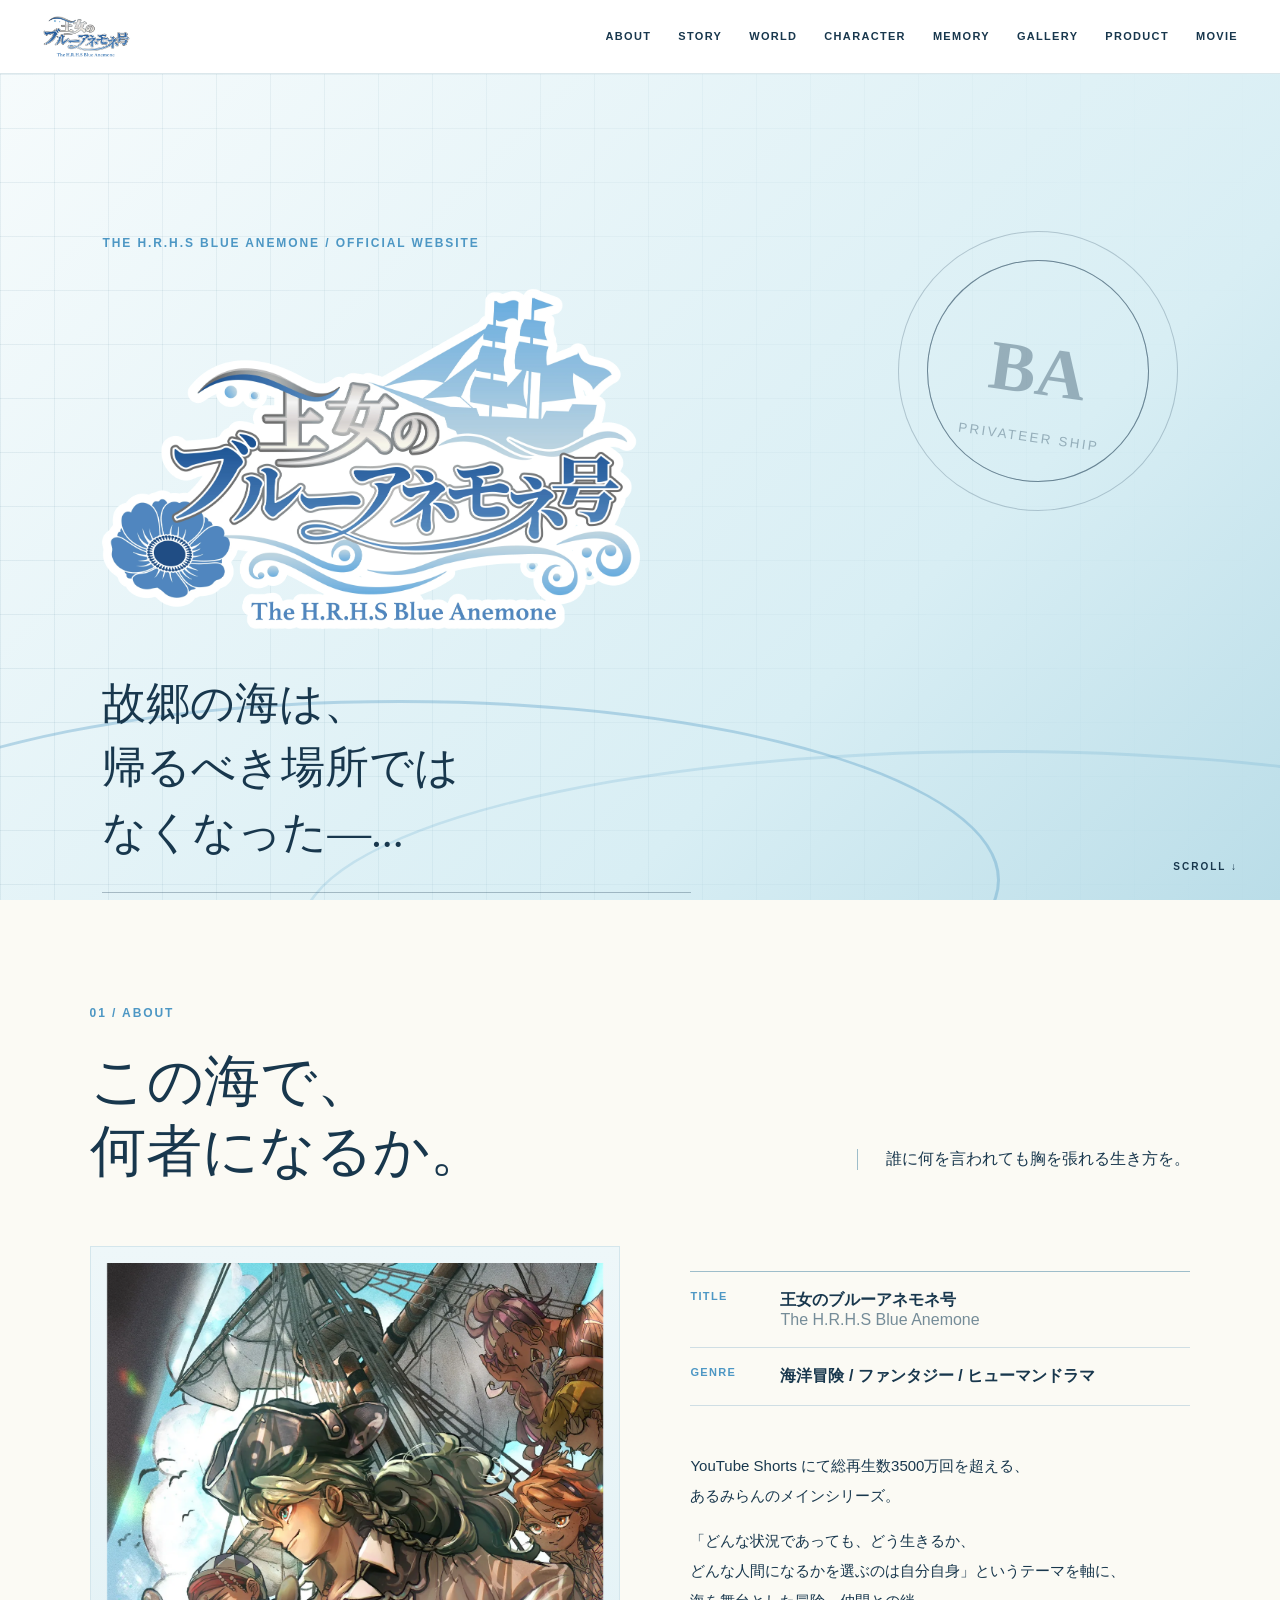
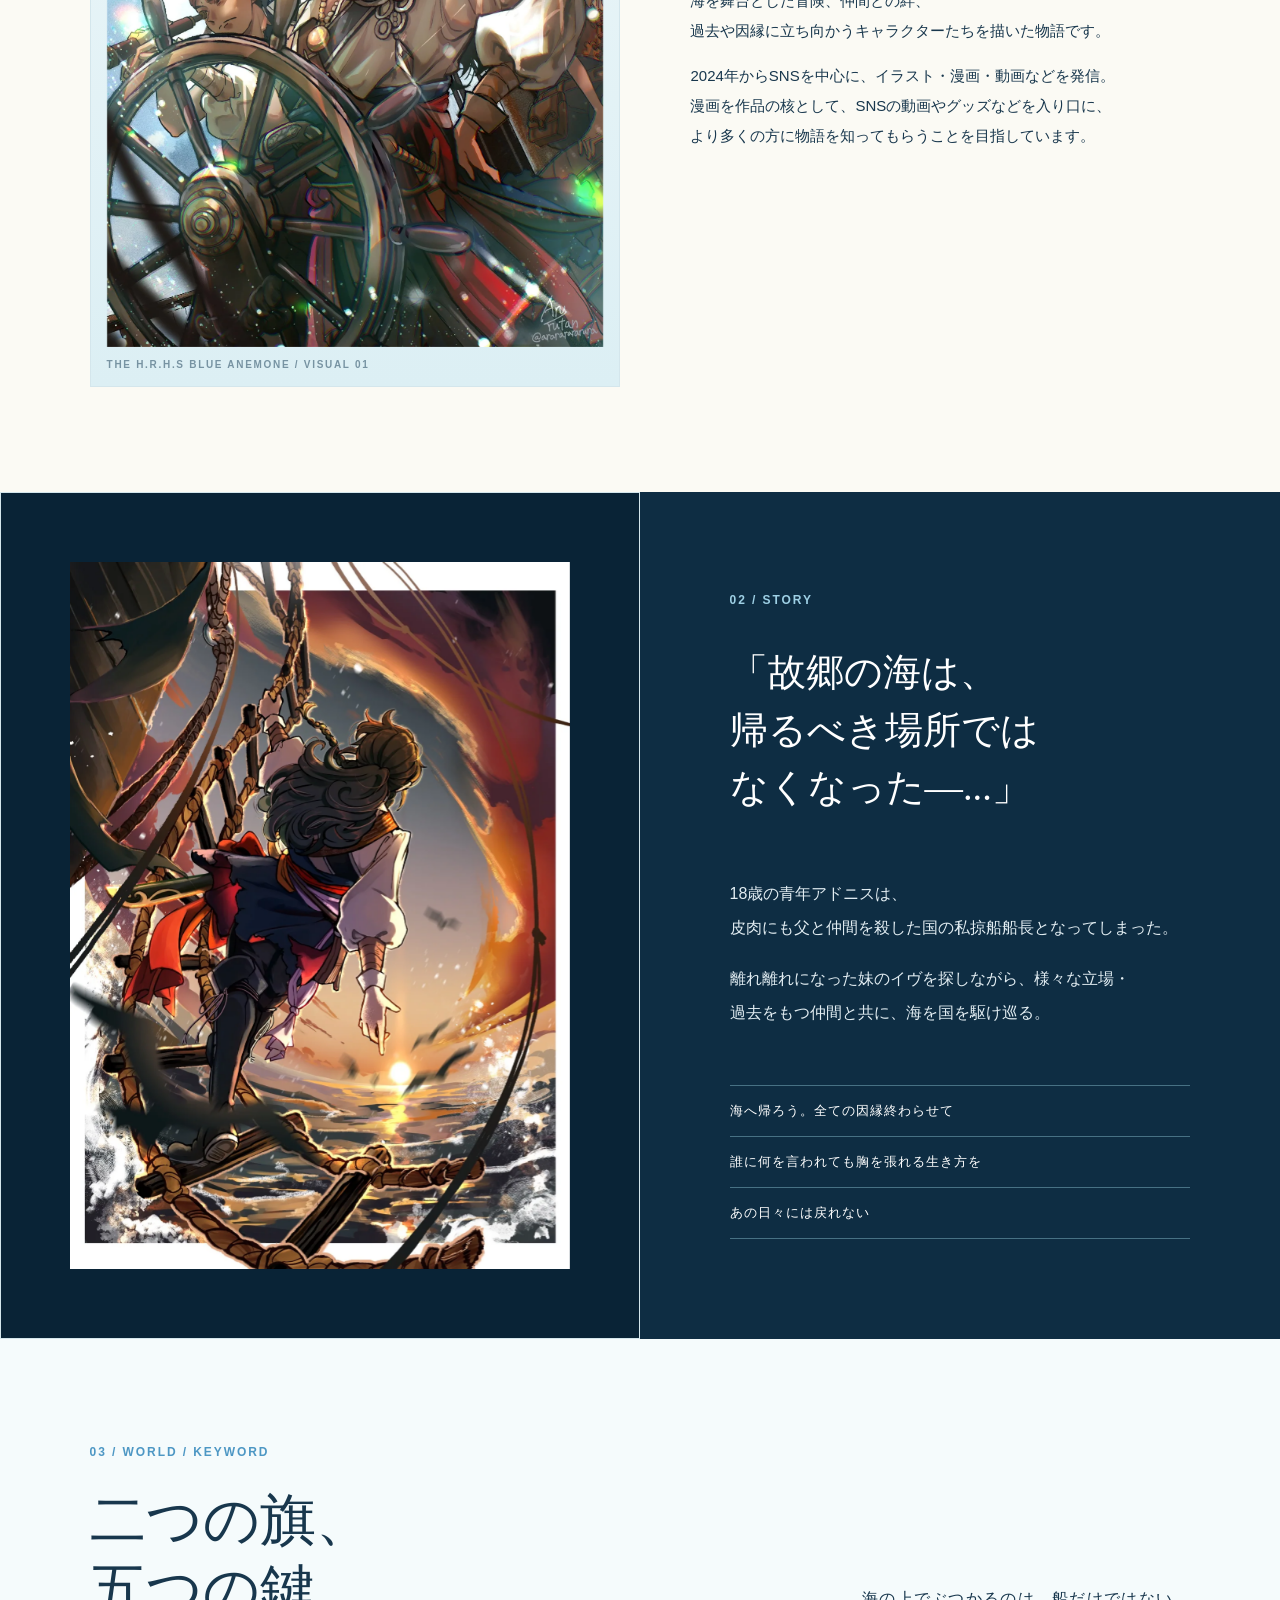
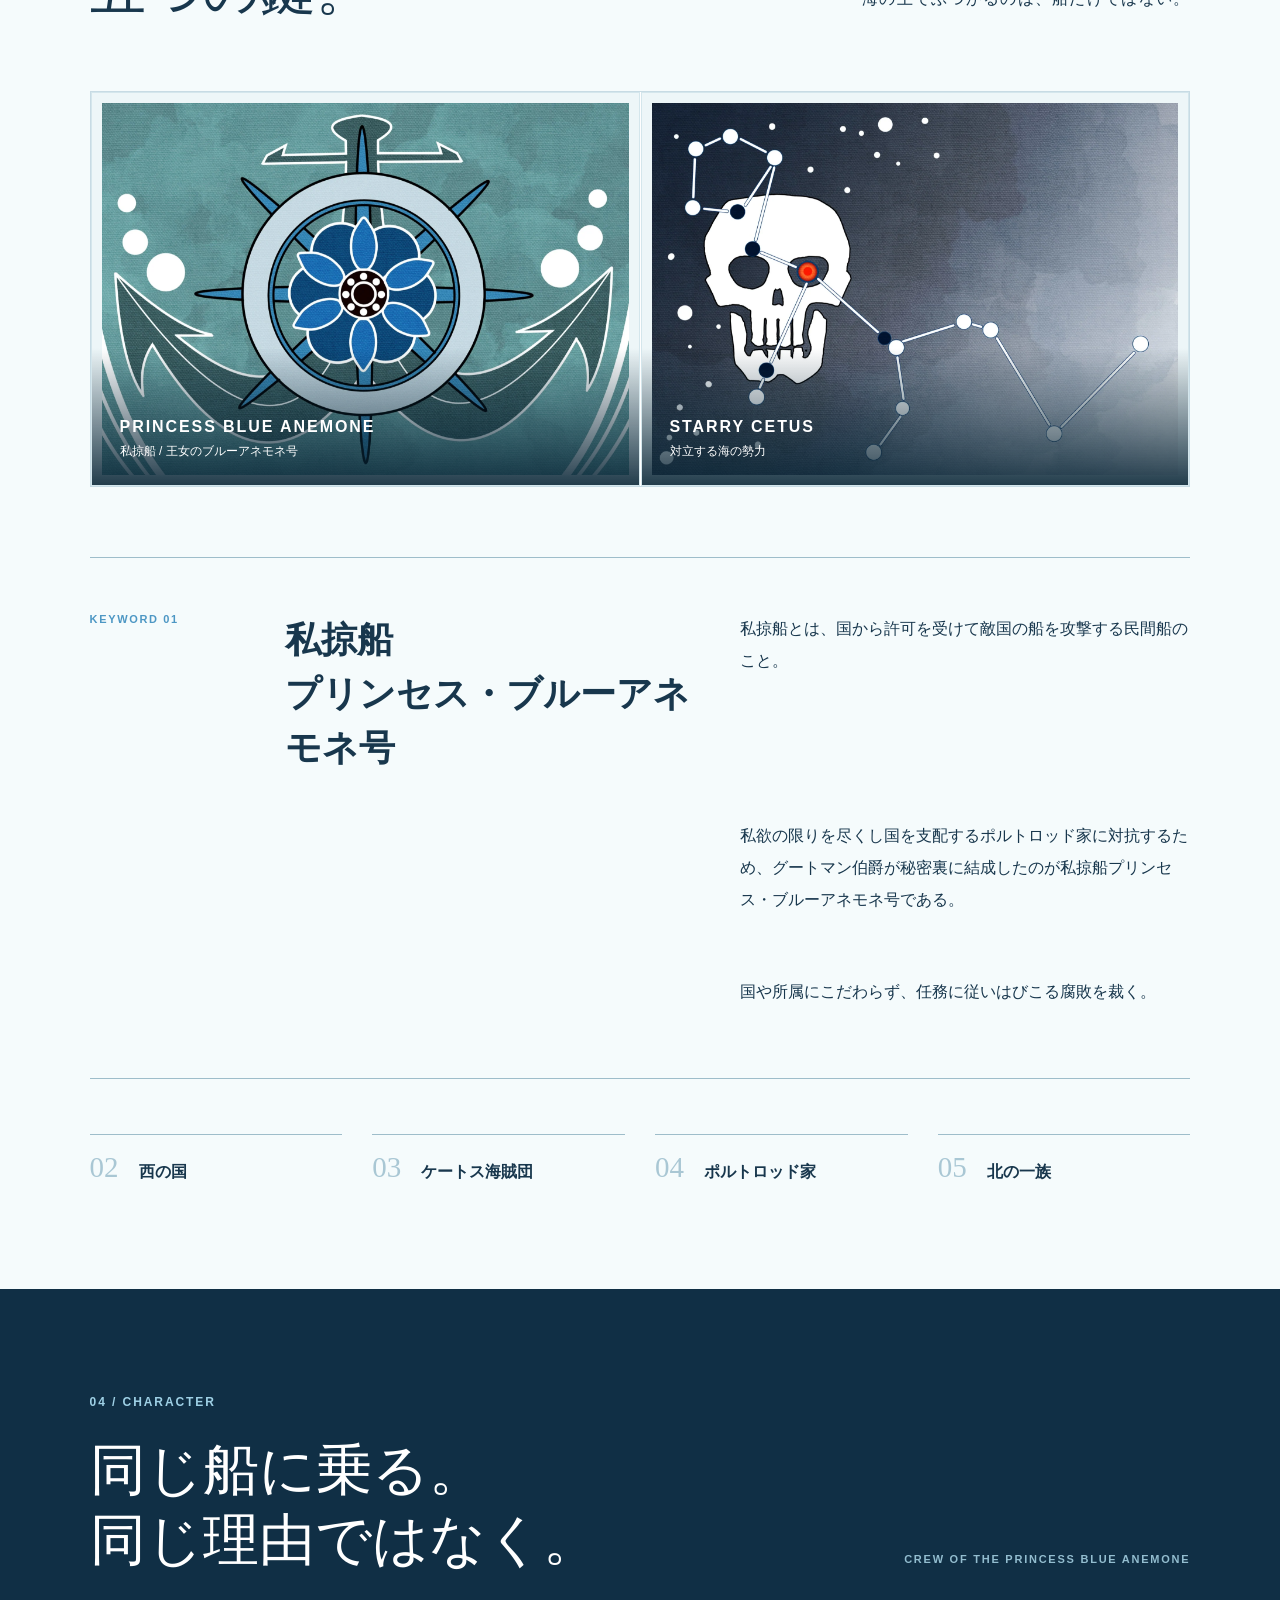
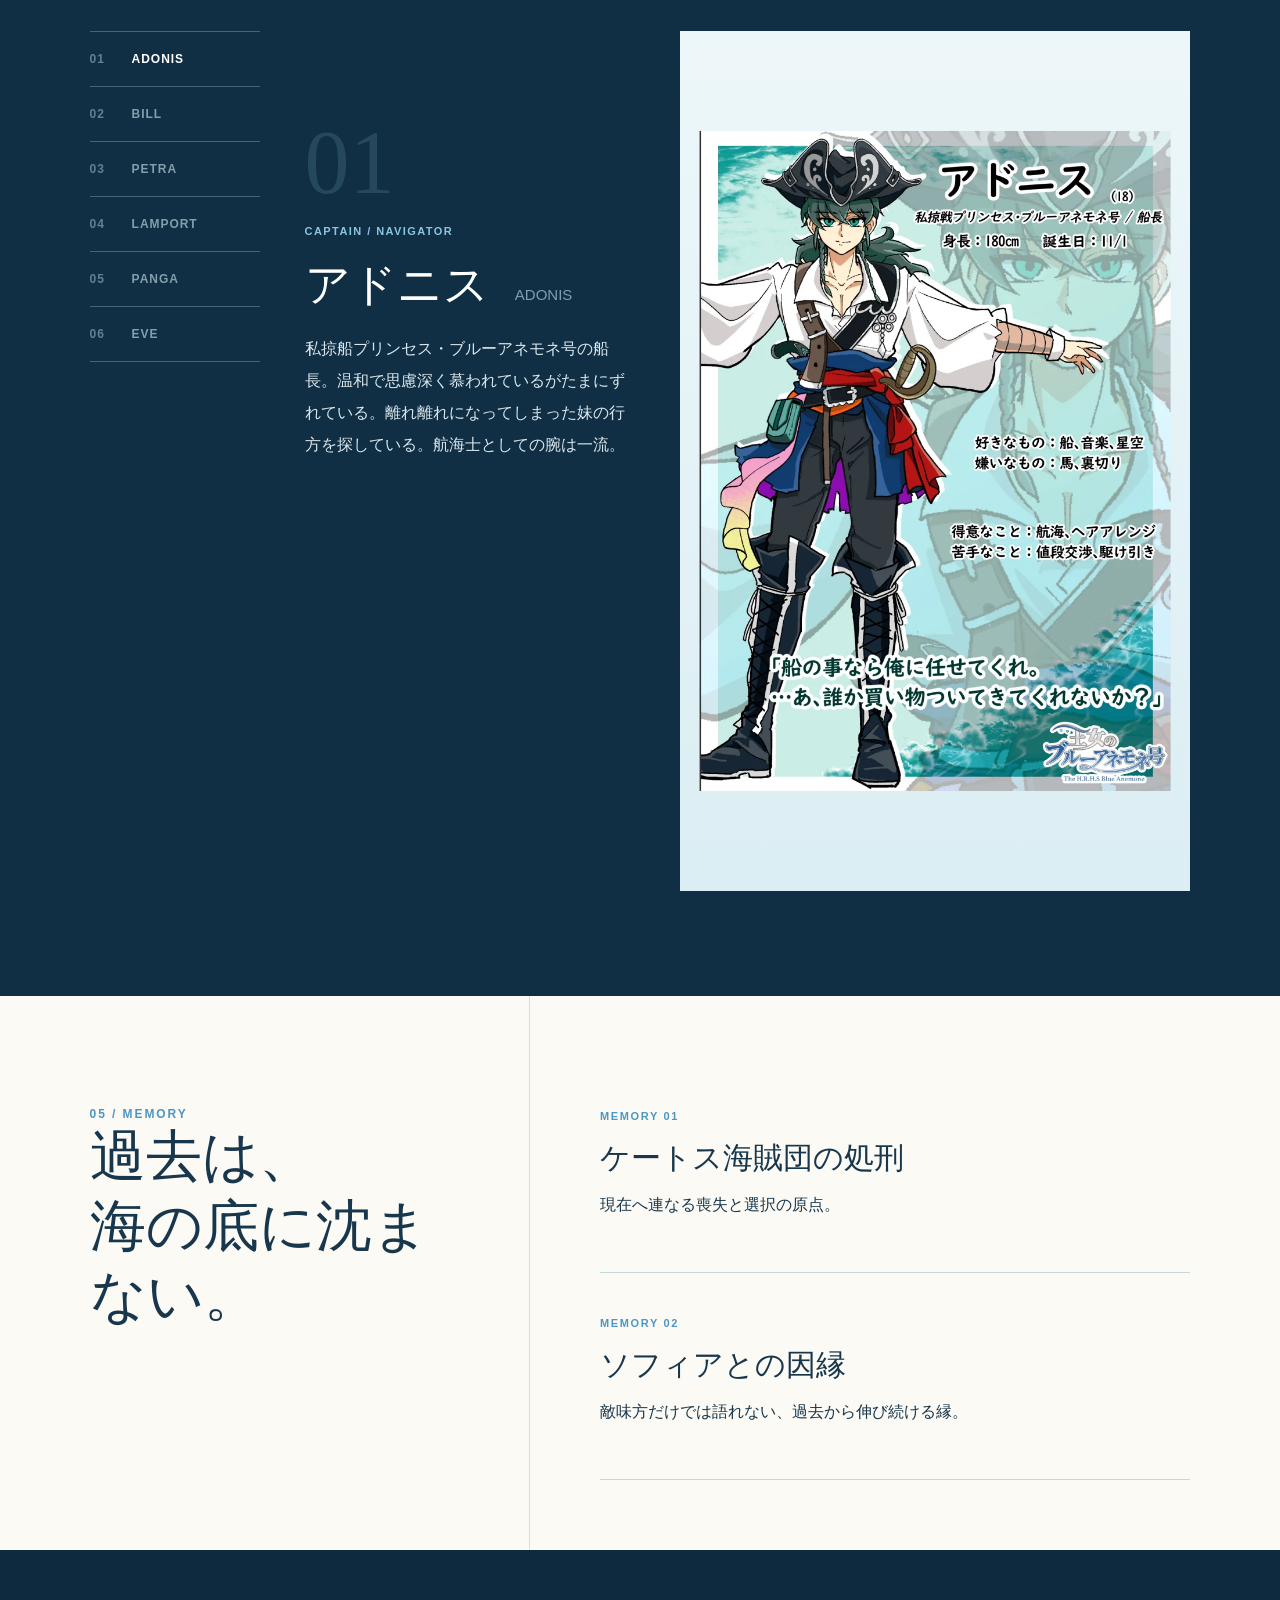
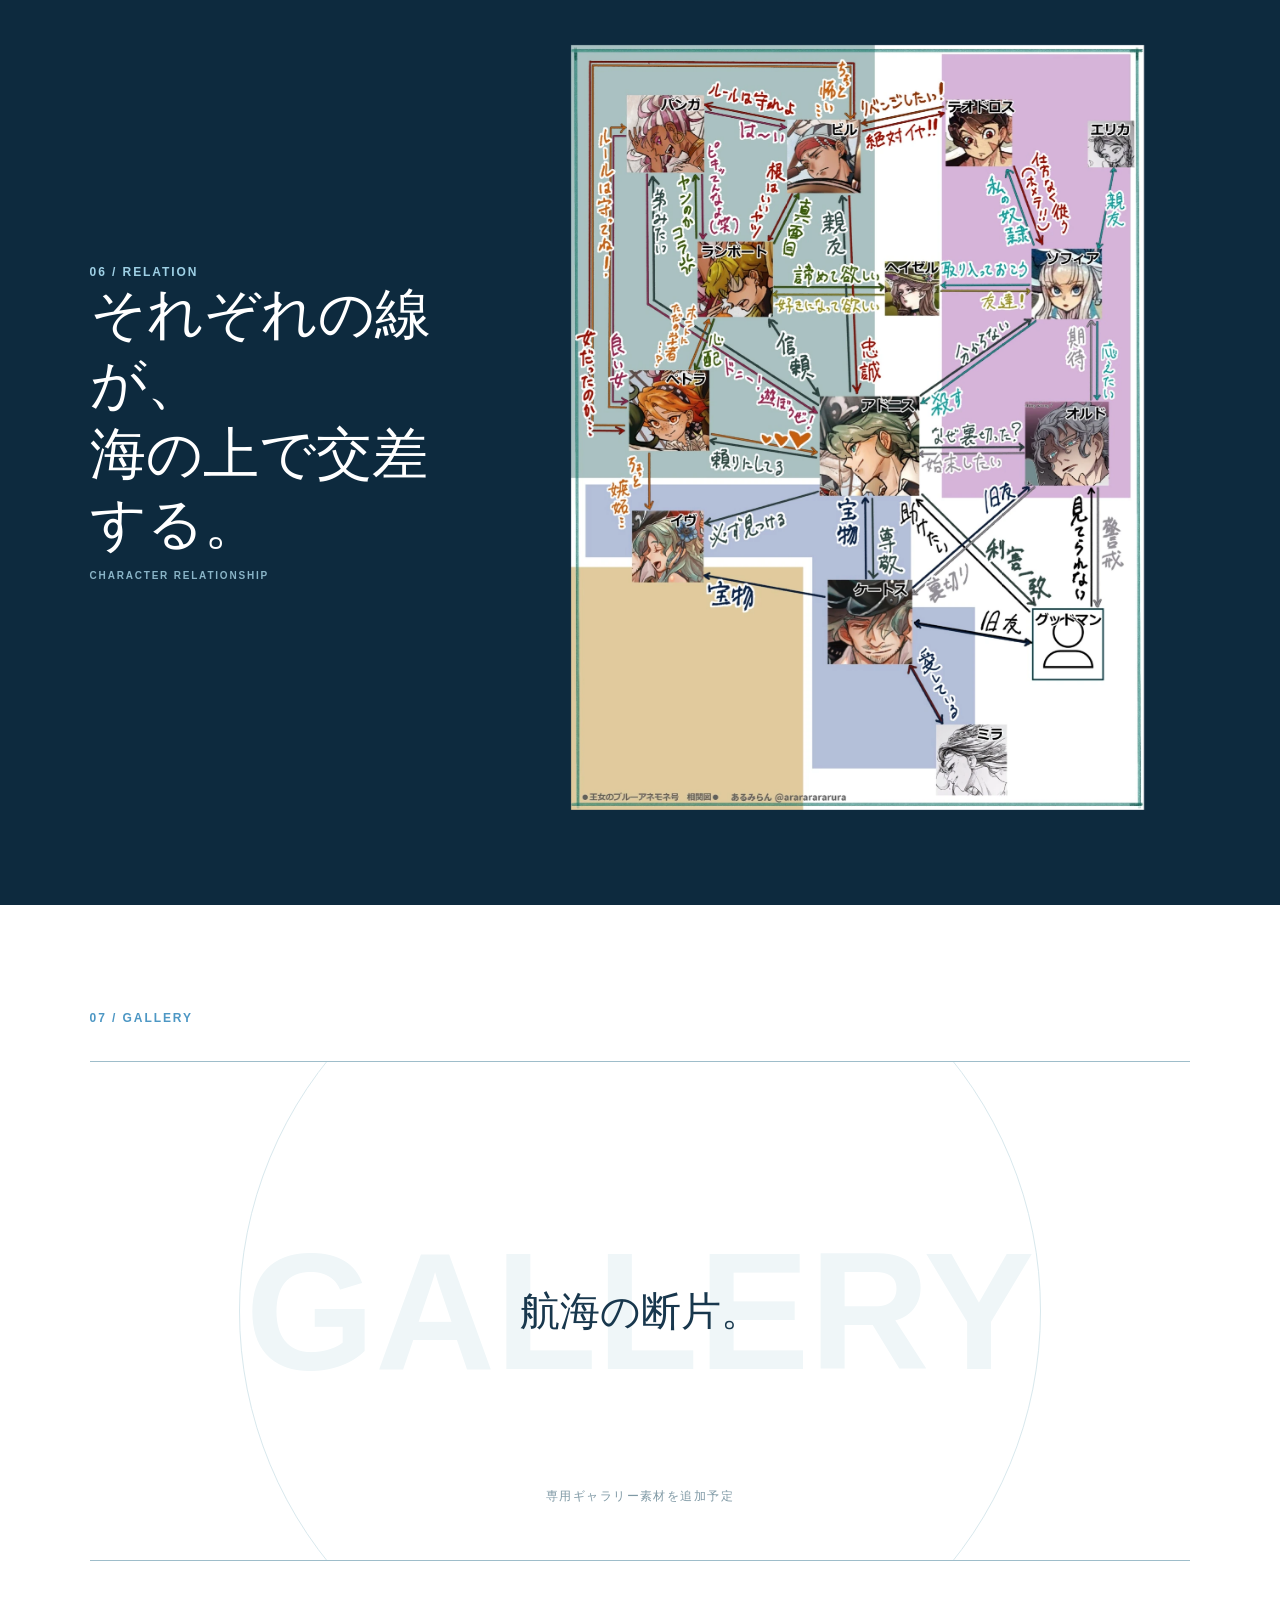
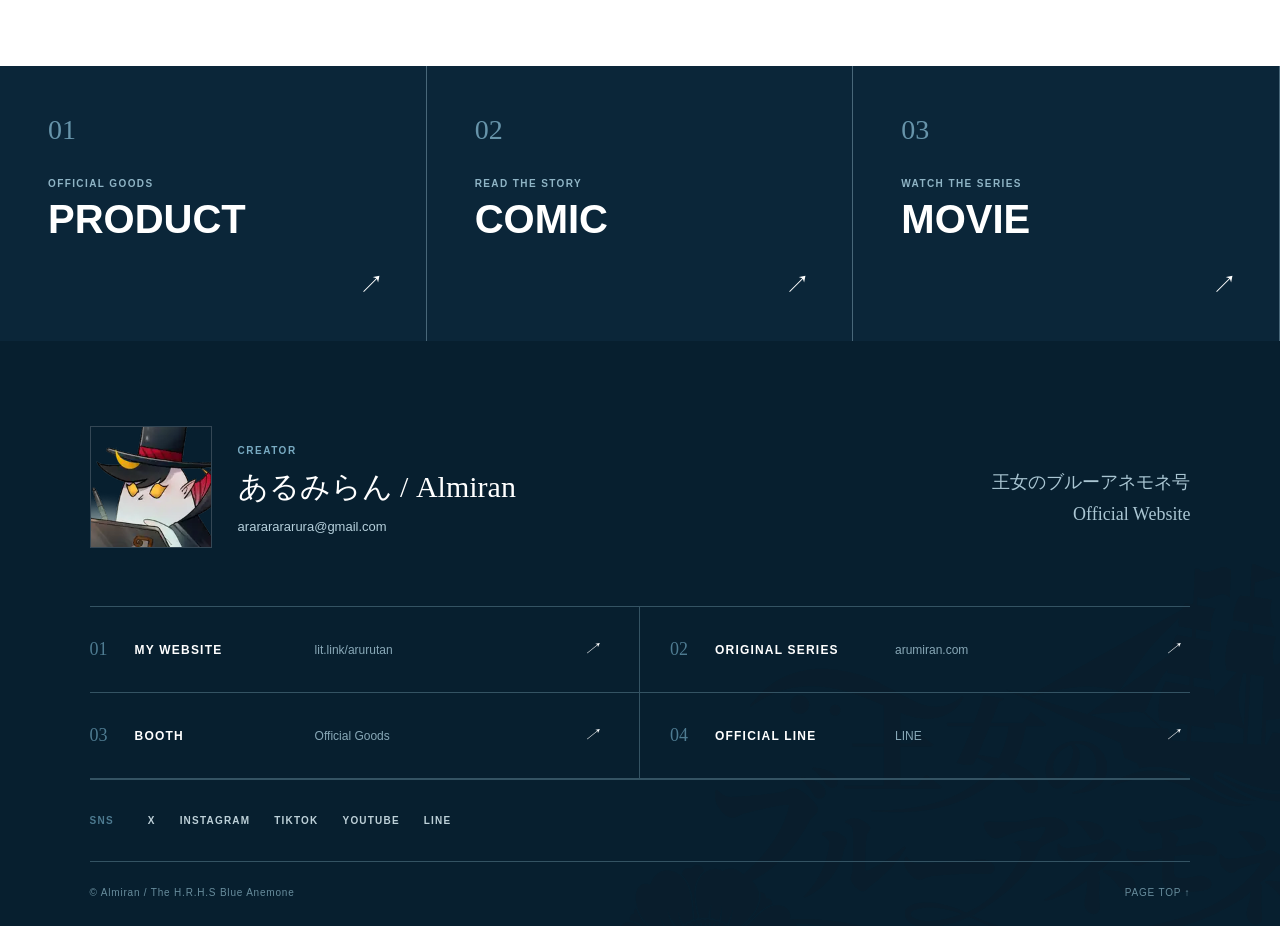
==== index.html @ 954b73a7 "Optimize site assets and header behavior" ====
<!doctype html><html lang="ja"><head><meta charset="utf-8"><meta name="viewport" content="width=device-width,initial-scale=1"><title>王女のブルーアネモネ号 Official Website</title><link rel="stylesheet" href="style.css"><link rel="stylesheet" href="responsive.css?v=9"></head>
<body>
<header class="site-header"><a class="brand" href="#top"><img src="assets/header-logo.webp" alt="王女のブルーアネモネ号"></a><nav><a href="#about">ABOUT</a><a href="#story">STORY</a><a href="#world">WORLD</a><a href="#character">CHARACTER</a><a href="#memory">MEMORY</a><a href="#gallery">GALLERY</a><a href="#product">PRODUCT</a><a href="#movie">MOVIE</a></nav></header>
<main>
<section id="top" class="hero"><div class="hero-grid"></div><div class="hero-wave wave-a"></div><div class="hero-wave wave-b"></div><div class="hero-copy"><p class="eyebrow">THE H.R.H.S BLUE ANEMONE / OFFICIAL WEBSITE</p><img class="hero-logo" src="assets/main-logo.webp" alt="王女のブルーアネモネ号" fetchpriority="high" decoding="async"><h1>故郷の海は、<br>帰るべき場所では<br>なくなった―...</h1><p class="hero-note">海へ帰ろう。全ての因縁終わらせて</p></div><div class="hero-seal" aria-hidden="true"><span>BA</span><small>PRIVATEER SHIP</small></div><div class="scroll">SCROLL ↓</div></section>
<section id="about" class="section about"><div class="section-index">01 / ABOUT</div><div class="about-head"><h2>この海で、<br>何者になるか。</h2><p>誰に何を言われても胸を張れる生き方を。</p></div><div class="about-layout"><figure><img src="assets/about.webp" alt="王女のブルーアネモネ号 イメージ" loading="lazy" decoding="async"><figcaption>THE H.R.H.S BLUE ANEMONE / VISUAL 01</figcaption></figure><div class="about-copy"><dl><dt>TITLE</dt><dd>王女のブルーアネモネ号<br><span>The H.R.H.S Blue Anemone</span></dd><dt>GENRE</dt><dd>海洋冒険 / ファンタジー / ヒューマンドラマ</dd></dl><p>YouTube Shorts にて総再生数3500万回を超える、あるみらんのメインシリーズ。</p><p>「どんな状況であっても、どう生きるか、どんな人間になるかを選ぶのは自分自身」というテーマを軸に、海を舞台とした冒険、仲間との絆、過去や因縁に立ち向かうキャラクターたちを描いた物語です。</p><p>2024年からSNSを中心に、イラスト・漫画・動画などを発信。漫画を作品の核として、SNSの動画やグッズなどを入り口に、より多くの方に物語を知ってもらうことを目指しています。</p></div></div></section>
<section id="story" class="section story"><div class="story-image"><img src="assets/story.webp" alt="王女のブルーアネモネ号 ストーリービジュアル" loading="lazy" decoding="async"></div><div class="story-copy"><div class="section-index light">02 / STORY</div><blockquote>「故郷の海は、<br>帰るべき場所では<br>なくなった―...」</blockquote><p>18歳の青年アドニスは、皮肉にも父と仲間を殺した国の私掠船船長となってしまった。</p><p>離れ離れになった妹のイヴを探しながら、様々な立場・過去をもつ仲間と共に、海を国を駆け巡る。</p><div class="story-messages"><span>海へ帰ろう。全ての因縁終わらせて</span><span>誰に何を言われても胸を張れる生き方を</span><span>あの日々には戻れない</span></div></div></section>
<section id="world" class="section world"><div class="section-index">03 / WORLD / KEYWORD</div><div class="world-title"><h2>二つの旗、<br>五つの鍵。</h2><p>海の上でぶつかるのは、船だけではない。</p></div><div class="flags"><figure><img src="assets/flag-blue.webp" alt="プリンセス・ブルーアネモネ号の旗" loading="lazy" decoding="async"><figcaption><b>PRINCESS BLUE ANEMONE</b><span>私掠船 / 王女のブルーアネモネ号</span></figcaption></figure><figure><img src="assets/flag-cetus.webp" alt="スターリィセタスの旗" loading="lazy" decoding="async"><figcaption><b>STARRY CETUS</b><span>対立する海の勢力</span></figcaption></figure></div><article class="keyword-main"><div class="keyword-no">KEYWORD 01</div><h3>私掠船<br>プリンセス・ブルーアネモネ号</h3><p>私掠船とは、国から許可を受けて敵国の船を攻撃する民間船のこと。</p><p>私欲の限りを尽くし国を支配するポルトロッド家に対抗するため、グートマン伯爵が秘密裏に結成したのが私掠船プリンセス・ブルーアネモネ号である。</p><p>国や所属にこだわらず、任務に従いはびこる腐敗を裁く。</p></article><div class="keyword-list"><div><span>02</span><b>西の国</b></div><div><span>03</span><b>ケートス海賊団</b></div><div><span>04</span><b>ポルトロッド家</b></div><div><span>05</span><b>北の一族</b></div></div></section>
<section id="character" class="section characters"><div class="section-index light">04 / CHARACTER</div><div class="character-heading"><h2>同じ船に乗る。<br>同じ理由ではなく。</h2><p>CREW OF THE PRINCESS BLUE ANEMONE</p></div><div class="character-stage"><div class="character-tabs" role="tablist"><button class="active" data-char="0"><span>01</span>ADONIS</button><button data-char="1"><span>02</span>BILL</button><button data-char="2"><span>03</span>PETRA</button><button data-char="3"><span>04</span>LAMPORT</button><button data-char="4"><span>05</span>PANGA</button><button data-char="5"><span>06</span>EVE</button></div><div class="character-text"><div class="char-no">01</div><p class="role">CAPTAIN / NAVIGATOR</p><h3>アドニス <small>ADONIS</small></h3><p class="desc">私掠船プリンセス・ブルーアネモネ号の船長。温和で思慮深く慕われているがたまにずれている。離れ離れになってしまった妹の行方を探している。航海士としての腕は一流。</p></div><div class="character-cards"><img class="active" src="assets/adonis.webp" alt="アドニス プロフィールカード" loading="lazy" decoding="async"><img src="assets/bill.webp" alt="ビル プロフィールカード" loading="lazy" decoding="async"><img src="assets/petra.webp" alt="ペトラ プロフィールカード" loading="lazy" decoding="async"><img src="assets/lamport.webp" alt="ランポート プロフィールカード" loading="lazy" decoding="async"><img src="assets/panga.webp" alt="パンガ プロフィールカード" loading="lazy" decoding="async"><img src="assets/eve.webp" alt="イヴ プロフィールカード" loading="lazy" decoding="async"></div></div></section>
<section id="memory" class="section memory"><div class="memory-lead"><div class="section-index">05 / MEMORY</div><h2>過去は、<br>海の底に沈まない。</h2></div><div class="memory-list"><article><span>MEMORY 01</span><h3>ケートス海賊団の処刑</h3><p>現在へ連なる喪失と選択の原点。</p></article><article><span>MEMORY 02</span><h3>ソフィアとの因縁</h3><p>敵味方だけでは語れない、過去から伸び続ける縁。</p></article></div></section>
<section class="relation"><div class="relation-copy"><div class="section-index light">06 / RELATION</div><h2>それぞれの線が、<br>海の上で交差する。</h2><p>CHARACTER RELATIONSHIP</p></div><img src="assets/relation.webp" alt="王女のブルーアネモネ号 相関図" loading="lazy" decoding="async"></section>
<section id="gallery" class="section gallery"><div class="section-index">07 / GALLERY</div><div class="gallery-empty"><div class="gallery-word">GALLERY</div><p>航海の断片。</p><span>専用ギャラリー素材を追加予定</span></div></section>
<section id="product" class="portals"><a href="https://aru-rutan.booth.pm/" target="_blank" rel="noopener"><span>01</span><small>OFFICIAL GOODS</small><b>PRODUCT</b><i>↗</i></a><a href="#"><span>02</span><small>READ THE STORY</small><b>COMIC</b><i>↗</i></a><a id="movie" href="https://youtube.com/playlist?list=PL7vGDFSIdqcCWFHSTTX7_EQet-5BRoSVh&si=fsrJKf89MZkEYQkq" target="_blank" rel="noopener"><span>03</span><small>WATCH THE SERIES</small><b>MOVIE</b><i>↗</i></a></section>
</main>
<footer class="footer"><img class="footer-logo" src="assets/footer-logo.webp" alt="王女のブルーアネモネ号" loading="lazy" decoding="async"><div class="footer-top"><div class="creator"><img src="assets/almiran.webp" alt="あるみらん" loading="lazy" decoding="async"><div><span>CREATOR</span><h2>あるみらん / Almiran</h2><a href="mailto:arararararura@gmail.com">arararararura@gmail.com</a></div></div><p class="creator-copy">王女のブルーアネモネ号<br>Official Website</p></div><div class="footer-links"><a href="https://lit.link/arurutan" target="_blank"><span>01</span><b>MY WEBSITE</b><em>lit.link/arurutan</em><i>↗</i></a><a href="https://www.arumiran.com/" target="_blank"><span>02</span><b>ORIGINAL SERIES</b><em>arumiran.com</em><i>↗</i></a><a href="https://aru-rutan.booth.pm/" target="_blank" rel="noopener"><span>03</span><b>BOOTH</b><em>Official Goods</em><i>↗</i></a><a href="https://lin.ee/MexFZj4" target="_blank" rel="noopener"><span>04</span><b>OFFICIAL LINE</b><em>LINE</em><i>↗</i></a></div><div class="social"><span>SNS</span><a href="https://x.com/arararararura" target="_blank">X</a><a href="https://www.instagram.com/arararararura" target="_blank">INSTAGRAM</a><a href="https://www.tiktok.com/@arumiran" target="_blank">TIKTOK</a><a href="https://youtube.com/@arumiran" target="_blank">YOUTUBE</a><a href="https://lin.ee/MexFZj4" target="_blank">LINE</a></div><div class="footer-bottom"><span>© Almiran / The H.R.H.S Blue Anemone</span><a href="#top">PAGE TOP ↑</a></div></footer>
<script src="script.js"></script></body></html>
---- style.css ----
:root{--ink:#18374d;--deep:#0e2d43;--blue:#4d97c4;--pale:#eaf6f9;--line:#9ebdca;--paper:#fbfaf4}*{box-sizing:border-box}html{scroll-behavior:smooth}body{margin:0;color:var(--ink);font-family:"Hiragino Kaku Gothic ProN","Yu Gothic",sans-serif;background:#fff}a{color:inherit;text-decoration:none}img{display:block;max-width:100%;image-rendering:auto}.site-header{height:74px;position:sticky;top:0;z-index:20;background:rgba(255,255,255,.94);display:flex;align-items:center;padding:0 42px;border-bottom:1px solid #dbe7eb;backdrop-filter:blur(10px)}.brand{width:155px}.brand img{height:44px;width:auto;object-fit:contain}.site-header nav{margin-left:auto;display:flex;gap:27px;font:700 11px/1 Arial;letter-spacing:.12em}.site-header nav a:hover{color:var(--blue)}.hero{height:calc(100vh - 74px);min-height:680px;position:relative;overflow:hidden;background:linear-gradient(135deg,#f6fbfc 0%,#d8eef4 68%,#badde8 100%)}.hero-grid{position:absolute;inset:0;background-image:linear-gradient(rgba(36,98,127,.08) 1px,transparent 1px),linear-gradient(90deg,rgba(36,98,127,.08) 1px,transparent 1px);background-size:54px 54px;mask-image:linear-gradient(90deg,#000,transparent)}.hero-wave{position:absolute;border:3px solid rgba(76,151,194,.34);border-radius:50%;width:1200px;height:360px;left:-200px;bottom:-160px}.wave-b{left:300px;bottom:-210px;width:1400px;border-color:rgba(76,151,194,.18)}.hero-copy{position:absolute;left:8vw;top:18%;width:min(610px,46vw)}.eyebrow,.section-index{font:700 12px/1.4 Arial;letter-spacing:.16em;color:var(--blue)}.hero-logo{width:min(560px,42vw);margin:38px 0 42px}.hero h1{font-family:"Yu Mincho","Hiragino Mincho ProN",serif;font-size:clamp(32px,3.4vw,58px);font-weight:500;line-height:1.48;margin:0}.hero-note{margin-top:28px;padding-top:18px;border-top:1px solid rgba(24,55,77,.3);letter-spacing:.12em}.hero-seal{position:absolute;right:8vw;top:19%;width:280px;height:280px;border:1px solid rgba(24,55,77,.23);border-radius:50%;display:grid;place-items:center;color:rgba(24,55,77,.35);transform:rotate(8deg)}.hero-seal:before,.hero-seal:after{content:"";position:absolute;inset:28px;border:1px solid currentColor;border-radius:50%}.hero-seal span{font:700 70px Georgia}.hero-seal small{position:absolute;bottom:65px;letter-spacing:.18em}.scroll{position:absolute;bottom:28px;right:42px;font:700 10px Arial;letter-spacing:.2em}.section{padding:105px 7vw}.about{background:var(--paper)}.about-head{display:flex;justify-content:space-between;align-items:flex-end;margin:25px 0 60px}.about-head h2,.world-title h2,.character-heading h2,.memory h2,.relation h2{font-family:"Yu Mincho",serif;font-weight:500;font-size:clamp(42px,4.4vw,70px);line-height:1.24;margin:0}.about-head p{max-width:420px;border-left:1px solid var(--line);padding-left:28px}.about-layout{display:grid;grid-template-columns:1.03fr .97fr;gap:70px;align-items:start}.about figure{margin:0;background:linear-gradient(180deg,#eef7f9,#dceff4);padding:16px}.about figure img{width:100%;height:660px;object-fit:contain;object-position:center center}.about figcaption{font:700 10px Arial;letter-spacing:.17em;margin-top:12px;color:#7793a2}.about-copy{padding-top:25px}.about-copy dl{display:grid;grid-template-columns:90px 1fr;border-top:1px solid var(--line);margin:0 0 45px}.about-copy dt,.about-copy dd{margin:0;padding:18px 0;border-bottom:1px solid #cfdee4}.about-copy dt{font:700 11px Arial;color:var(--blue);letter-spacing:.12em}.about-copy dd{font-weight:700}.about-copy dd span{font-weight:400;color:#758c98}.about-copy p{line-height:2;font-size:15px}.story{padding:0;display:grid;grid-template-columns:1fr 1fr;background:var(--deep);color:#fff}.story-image{display:grid;place-items:center;background:#092336;padding:24px}.story-image img{width:100%;height:100%;min-height:760px;max-height:760px;object-fit:contain;object-position:center center}.story-copy{padding:100px 7vw}.section-index.light{color:#9ed0e5}.story blockquote{font-family:"Yu Mincho",serif;font-size:clamp(34px,3vw,52px);line-height:1.5;margin:35px 0 60px}.story-copy>p{line-height:2.15;color:#e2edf2}.story-messages{margin-top:55px;border-top:1px solid #477184}.story-messages span{display:block;border-bottom:1px solid #477184;padding:16px 0;font-size:13px;letter-spacing:.08em}.world{background:#f5fbfc}.world-title{display:flex;align-items:flex-end;justify-content:space-between;margin:25px 0 65px}.world-title p{letter-spacing:.08em}.flags{display:grid;grid-template-columns:1fr 1fr;gap:1px;background:#fff;border:1px solid #c7dbe4}.flags figure{margin:0;position:relative;overflow:hidden;background:#edf6f8}.flags img{width:100%;height:430px;object-fit:contain;object-position:center center;background:#edf6f8;padding:10px}.flags figcaption{position:absolute;left:0;right:0;bottom:0;background:linear-gradient(transparent,rgba(7,35,52,.88));padding:70px 28px 25px;color:#fff}.flags b,.flags span{display:block}.flags b{font:700 16px Arial;letter-spacing:.12em}.flags span{font-size:12px;margin-top:7px}.keyword-main{margin:70px 0 55px;padding:55px 0;border-top:1px solid var(--line);border-bottom:1px solid var(--line);display:grid;grid-template-columns:150px 1fr 1.1fr;gap:45px;align-items:start}.keyword-no{font:700 11px Arial;letter-spacing:.15em;color:var(--blue)}.keyword-main h3{font-family:"Yu Mincho",serif;font-size:36px;line-height:1.5;margin:0}.keyword-main p{grid-column:3;line-height:2;margin:0 0 15px}.keyword-list{display:grid;grid-template-columns:repeat(4,1fr);gap:30px}.keyword-list div{border-top:1px solid var(--line);padding-top:16px}.keyword-list span{font:400 29px Georgia;color:#a9c7d4;margin-right:20px}.characters{background:#102f45;color:#fff}.character-heading{display:flex;justify-content:space-between;align-items:flex-end;margin:25px 0 55px}.character-heading p{font:700 11px Arial;letter-spacing:.16em;color:#93bdcf}.character-stage{display:grid;grid-template-columns:170px 330px minmax(520px,1fr);gap:45px;min-height:860px}.character-tabs{display:flex;flex-direction:column;border-top:1px solid #426579}.character-tabs button{appearance:none;border:0;border-bottom:1px solid #426579;background:none;color:#849eab;text-align:left;padding:20px 0;font:700 12px Arial;letter-spacing:.08em;cursor:pointer}.character-tabs button span{display:inline-block;width:42px;color:#5f8293}.character-tabs button.active{color:#fff}.character-text{padding-top:80px}.char-no{font:400 90px Georgia;color:#25485d}.role{font:700 11px Arial;letter-spacing:.13em;color:#8bc5dd}.character-text h3{font-family:"Yu Mincho",serif;font-size:45px;font-weight:500;margin:18px 0}.character-text h3 small{font:400 15px Arial;color:#819dac;margin-left:15px}.desc{line-height:2;color:#dbe7ec}.character-cards{position:relative;min-height:860px;background:linear-gradient(180deg,#edf7fa,#dbeef3);overflow:hidden;padding:20px}.character-cards img{position:absolute;inset:20px;width:calc(100% - 40px);height:calc(100% - 40px);object-fit:contain;object-position:center top;opacity:0;transform:translateX(15px);transition:.35s ease}.character-cards img.active{opacity:1;transform:none}.memory{display:grid;grid-template-columns:.8fr 1.2fr;padding-top:0;padding-bottom:0;background:var(--paper)}.memory-lead{padding:110px 55px 110px 0;border-right:1px solid #d3e0e5}.memory-list{padding:70px 0 70px 70px}.memory-list article{padding:40px 0;border-bottom:1px solid #c6d7de}.memory-list span{font:700 11px Arial;letter-spacing:.15em;color:var(--blue)}.memory-list h3{font-family:"Yu Mincho",serif;font-size:30px;font-weight:500;margin:14px 0}.relation{background:#0d2a3e;color:#fff;padding:95px 7vw;display:grid;grid-template-columns:380px 1fr;align-items:center;gap:55px}.relation-copy p{font:700 10px Arial;letter-spacing:.18em;color:#89b4c7}.relation img{width:100%;max-height:840px;object-fit:contain;object-position:center center}.gallery{background:#fff}.gallery-empty{margin-top:35px;height:500px;border-top:1px solid var(--line);border-bottom:1px solid var(--line);display:grid;place-items:center;text-align:center;position:relative;overflow:hidden}.gallery-empty:before{content:"";position:absolute;width:800px;height:800px;border:1px solid #d8e8ed;border-radius:50%}.gallery-word{position:absolute;font:700 clamp(80px,13vw,190px) Arial;color:#eff6f8;letter-spacing:-.04em}.gallery-empty p{font-family:"Yu Mincho",serif;font-size:40px;z-index:1;margin:0}.gallery-empty span{position:absolute;bottom:55px;font-size:12px;color:#7f99a5;letter-spacing:.12em}.portals{display:grid;grid-template-columns:repeat(3,1fr);background:#0b2639;color:#fff}.portals a{min-height:275px;padding:48px;position:relative;border-right:1px solid #496779;transition:.25s}.portals a:hover{background:#143b55}.portals span{font:400 28px Georgia;color:#6794aa}.portals small,.portals b{display:block}.portals small{margin-top:32px;color:#8fb4c5;font:700 10px Arial;letter-spacing:.14em}.portals b{font:700 40px Arial;margin-top:8px}.portals i{position:absolute;right:42px;bottom:40px;font-style:normal;font-size:25px}.footer{background:#071f2f;color:#fff;padding:85px 7vw 28px;position:relative;overflow:hidden}.footer-logo{position:absolute;width:780px;right:-120px;bottom:-120px;opacity:.1;filter:none}.footer-top{position:relative;z-index:1;display:flex;justify-content:space-between;align-items:flex-end;padding-bottom:58px;border-bottom:1px solid #345363}.creator{display:flex;align-items:center;gap:26px}.creator>img{width:122px;height:122px;object-fit:cover;border:1px solid rgba(255,255,255,.18)}.creator span{font:700 10px Arial;letter-spacing:.15em;color:#79abc2}.creator h2{font-family:"Yu Mincho",serif;font-weight:500;font-size:30px;margin:9px 0}.creator a{font-size:13px;color:#b6d0dc}.creator-copy{text-align:right;font-family:"Yu Mincho",serif;font-size:18px;line-height:1.8;color:#aac6d3}.footer-links{position:relative;z-index:1;display:grid;grid-template-columns:1fr 1fr;border-bottom:1px solid #345363}.footer-links a{display:grid;grid-template-columns:45px 180px 1fr 25px;align-items:center;min-height:86px;border-bottom:1px solid #345363}.footer-links a:nth-child(odd){border-right:1px solid #345363;padding-right:30px}.footer-links a:nth-child(even){padding-left:30px}.footer-links span{font:400 18px Georgia;color:#4e7b91}.footer-links b{font:700 12px Arial;letter-spacing:.1em}.footer-links em{font-style:normal;font-size:12px;color:#88a8b7}.social{position:relative;z-index:1;display:flex;flex-wrap:wrap;gap:24px;padding:35px 0;border-bottom:1px solid #345363;font:700 10px Arial;letter-spacing:.12em}.social>span{color:#4e7b91;margin-right:10px}.social a{color:#bdd0d8}.footer-bottom{position:relative;z-index:1;display:flex;justify-content:space-between;padding-top:25px;font:400 10px Arial;color:#688d9d;letter-spacing:.08em}.about figure,.story-image,.flags figure{border:1px solid #d4e6ec}.relation img,.character-cards img,.about figure img,.story-image img,.flags img{backface-visibility:hidden}.story-copy,.about-copy{word-break:keep-all}.hero-logo,.brand img,.footer-logo{image-rendering:auto}@media(max-width:900px){.site-header nav{display:none}.hero-seal{display:none}.hero-copy{left:7vw;width:86vw}.hero-logo{width:78vw}.about-head,.world-title,.character-heading{display:block}.about-layout,.story,.memory,.relation{grid-template-columns:1fr}.about figure img{height:500px;object-fit:contain}.story-image img{min-height:500px;max-height:500px;object-fit:contain}.keyword-main{grid-template-columns:1fr}.keyword-main p{grid-column:1}.keyword-list{grid-template-columns:1fr 1fr}.character-stage{grid-template-columns:1fr}.character-tabs{display:grid;grid-template-columns:repeat(3,1fr)}.character-tabs button{padding-right:10px}.character-text{padding-top:10px}.character-cards{min-height:720px}.memory-lead{border-right:0;border-bottom:1px solid #d3e0e5}.memory-list{padding-left:0}.flags{grid-template-columns:1fr}.footer-top{display:block}.creator-copy{text-align:left;margin-top:35px}.footer-links{grid-template-columns:1fr}.footer-links a:nth-child(odd){border-right:0;padding-right:0}.footer-links a:nth-child(even){padding-left:0}.portals{grid-template-columns:1fr}}
---- responsive.css ----
html,body{width:100%;max-width:100%;overflow-x:hidden}main,.section,.site-header,.footer{max-width:100%}.about-layout,.story,.flags,.character-stage,.memory,.relation,.portals,.footer-links{min-width:0}.about-layout>*,.story>*,.flags>*,.character-stage>*,.memory>*,.relation>*,.portals>*,.footer-links>*{min-width:0}img{max-width:100%;height:auto}.about figure,.story-image,.flags figure,.relation{overflow:hidden}.about figure img{width:auto;height:auto;max-width:100%;max-height:716px;margin:0 auto}.story-image img{width:auto;height:auto;min-height:0;max-width:100%;max-height:707px;margin:auto}.flags img{width:auto;height:auto;max-width:100%;max-height:566px;margin:auto;aspect-ratio:auto}.relation img{width:auto;height:auto;max-width:100%;max-height:min(867px,85vh);margin:auto}.character-stage{grid-template-columns:minmax(120px,170px) minmax(240px,330px) minmax(320px,560px);justify-content:space-between}.character-cards{min-width:0;min-height:700px}.character-cards img{inset:auto;left:50%;top:50%;width:auto;height:auto;max-width:calc(100% - 40px);max-height:calc(100% - 40px);object-fit:contain;transform:translate(-50%,-50%) translateX(15px)}.character-cards img.active{transform:translate(-50%,-50%)}body{padding-top:74px}.site-header{position:fixed;left:0;right:0}.brand{flex:0 0 auto}.site-header nav{min-width:0;overflow-x:auto;overflow-y:hidden;white-space:nowrap;scrollbar-width:none}.site-header nav::-webkit-scrollbar{display:none}.site-header nav a{flex:0 0 auto}.eyebrow,.section-index,.hero-note,.story-messages span,.world-title p,.character-heading p,.role,.portals small,.portals b,.footer-links b,.footer-links em,.creator a,.footer-bottom{overflow-wrap:anywhere}.gallery-word{letter-spacing:0}.footer-links a{grid-template-columns:45px minmax(120px,180px) minmax(0,1fr) 25px}.footer-links b,.footer-links em{min-width:0}.hero-logo,.brand img,.footer-logo{object-fit:contain}@media(max-width:1200px){.site-header{padding:0 24px}.site-header nav{gap:16px;font-size:10px}.section{padding-left:5vw;padding-right:5vw}.hero-copy{left:6vw;width:min(650px,58vw)}.hero-logo{width:min(560px,54vw)}.hero-seal{right:4vw;width:220px;height:220px}.about-layout{grid-template-columns:minmax(0,1fr) minmax(320px,.85fr);gap:42px}.story{grid-template-columns:minmax(0,1fr) minmax(360px,.9fr)}.character-stage{grid-template-columns:130px 280px minmax(320px,480px);gap:28px;min-height:700px}.character-cards{min-height:700px}.relation{grid-template-columns:300px minmax(0,1fr);gap:35px}}@media(max-width:900px){body{padding-top:64px}.site-header{height:64px;padding:0 18px;gap:16px}.brand{width:135px}.brand img{height:38px}.site-header nav{display:flex;gap:18px;font-size:10px;padding:23px 0}.hero{height:auto;min-height:calc(100svh - 64px);padding:90px 6vw 100px}.hero-copy{position:relative;left:auto;top:auto;width:100%}.hero-logo{width:min(620px,92vw);margin:30px 0 34px}.scroll{right:20px}.section{padding:72px 6vw}.about-layout,.story,.memory,.relation{grid-template-columns:1fr}.about figure{padding:10px}.about figure img{width:auto;height:auto;max-width:100%;max-height:none;margin:auto}.story-image{padding:14px}.story-image img{width:auto;height:auto;min-height:0;max-width:100%;max-height:none;margin:auto}.story-copy{padding:72px 6vw}.flags{grid-template-columns:1fr}.flags img{width:auto;height:auto;max-width:100%;max-height:none;margin:auto;aspect-ratio:auto}.keyword-main{grid-template-columns:1fr;gap:20px}.keyword-main p{grid-column:1}.keyword-list{grid-template-columns:1fr 1fr}.character-stage{grid-template-columns:1fr;min-height:0;gap:26px}.character-tabs{grid-template-columns:repeat(3,minmax(0,1fr))}.character-text{padding-top:0}.character-cards{min-height:620px;aspect-ratio:auto;padding:12px}.character-cards img{left:50%;top:50%;width:auto;height:auto;max-width:calc(100% - 24px);max-height:calc(100% - 24px);transform:translate(-50%,-50%) translateX(15px)}.character-cards img.active{transform:translate(-50%,-50%)}.memory-lead{padding:72px 0 45px}.memory-list{padding:25px 0 65px}.relation{padding:72px 6vw}.relation img{width:auto;height:auto;max-width:100%;max-height:none;margin:auto}.portals{grid-template-columns:1fr}.footer{padding-left:6vw;padding-right:6vw}.footer-links{grid-template-columns:1fr}}@media(max-width:600px){.site-header{padding:0 14px;gap:12px}.brand{width:112px}.brand img{height:34px}.site-header nav{gap:14px;font-size:10px}.section{padding:58px 20px}.hero{padding-left:20px;padding-right:20px}.hero h1{font-size:clamp(28px,9vw,42px)}.hero-note{font-size:13px}.about-head h2,.world-title h2,.character-heading h2,.memory h2,.relation h2{font-size:clamp(36px,11vw,52px)}.about-head p{margin-top:24px;padding-left:18px}.about-layout{gap:28px}.story-copy{padding:58px 20px}.story blockquote{font-size:clamp(29px,8.5vw,40px);margin-bottom:38px}.keyword-list{grid-template-columns:1fr}.keyword-main h3{font-size:30px}.character-tabs{grid-template-columns:1fr 1fr}.character-tabs button{font-size:11px}.character-text h3{font-size:36px}.char-no{font-size:70px}.character-cards{min-height:520px}.relation{padding:58px 20px}.gallery-empty{height:360px}.gallery-empty p{font-size:32px}.portals a{min-height:220px;padding:34px 24px}.portals b{font-size:34px}.footer{padding:62px 20px 24px}.creator{align-items:flex-start}.creator>img{width:88px;height:88px}.creator h2{font-size:24px}.footer-links a{grid-template-columns:34px minmax(0,1fr) 24px;gap:8px;min-height:76px}.footer-links em{display:none}.social{gap:16px}.footer-bottom{gap:20px;font-size:9px}.footer-logo{width:520px;right:-220px;bottom:-60px}}
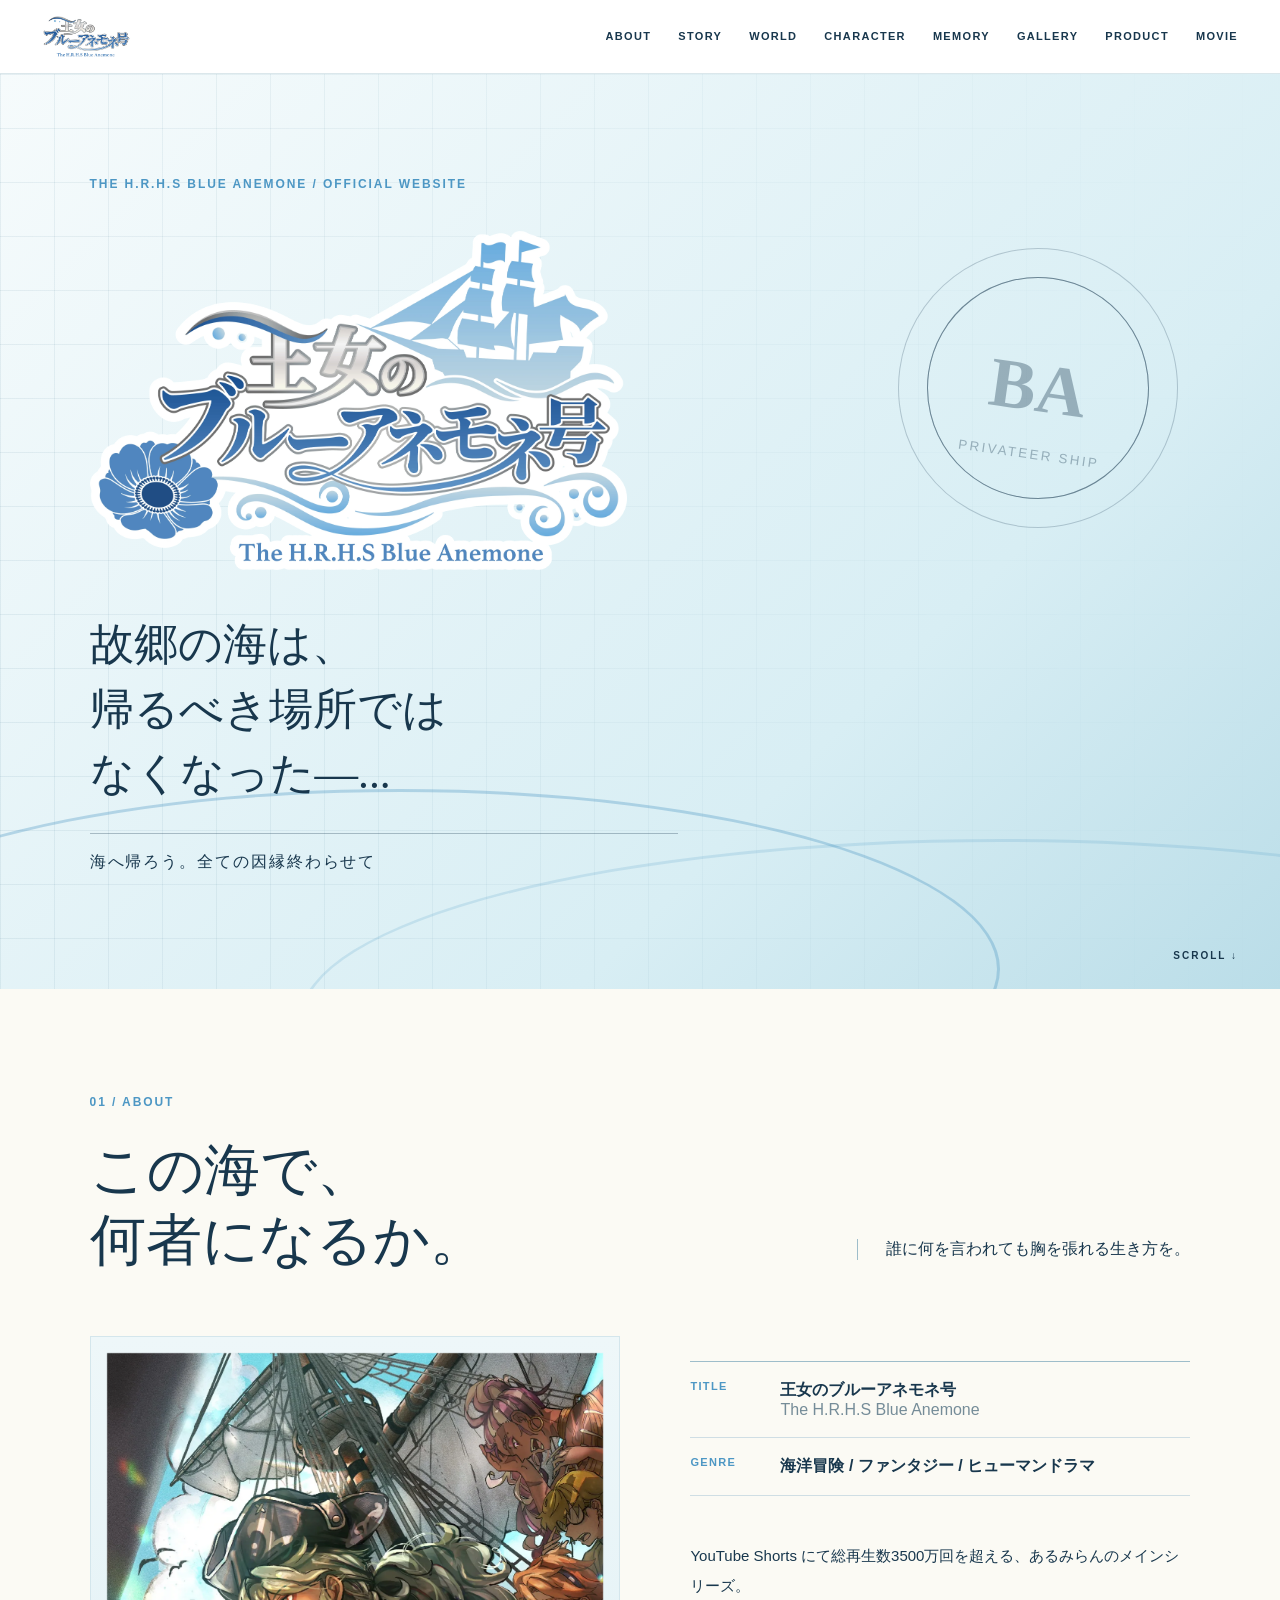
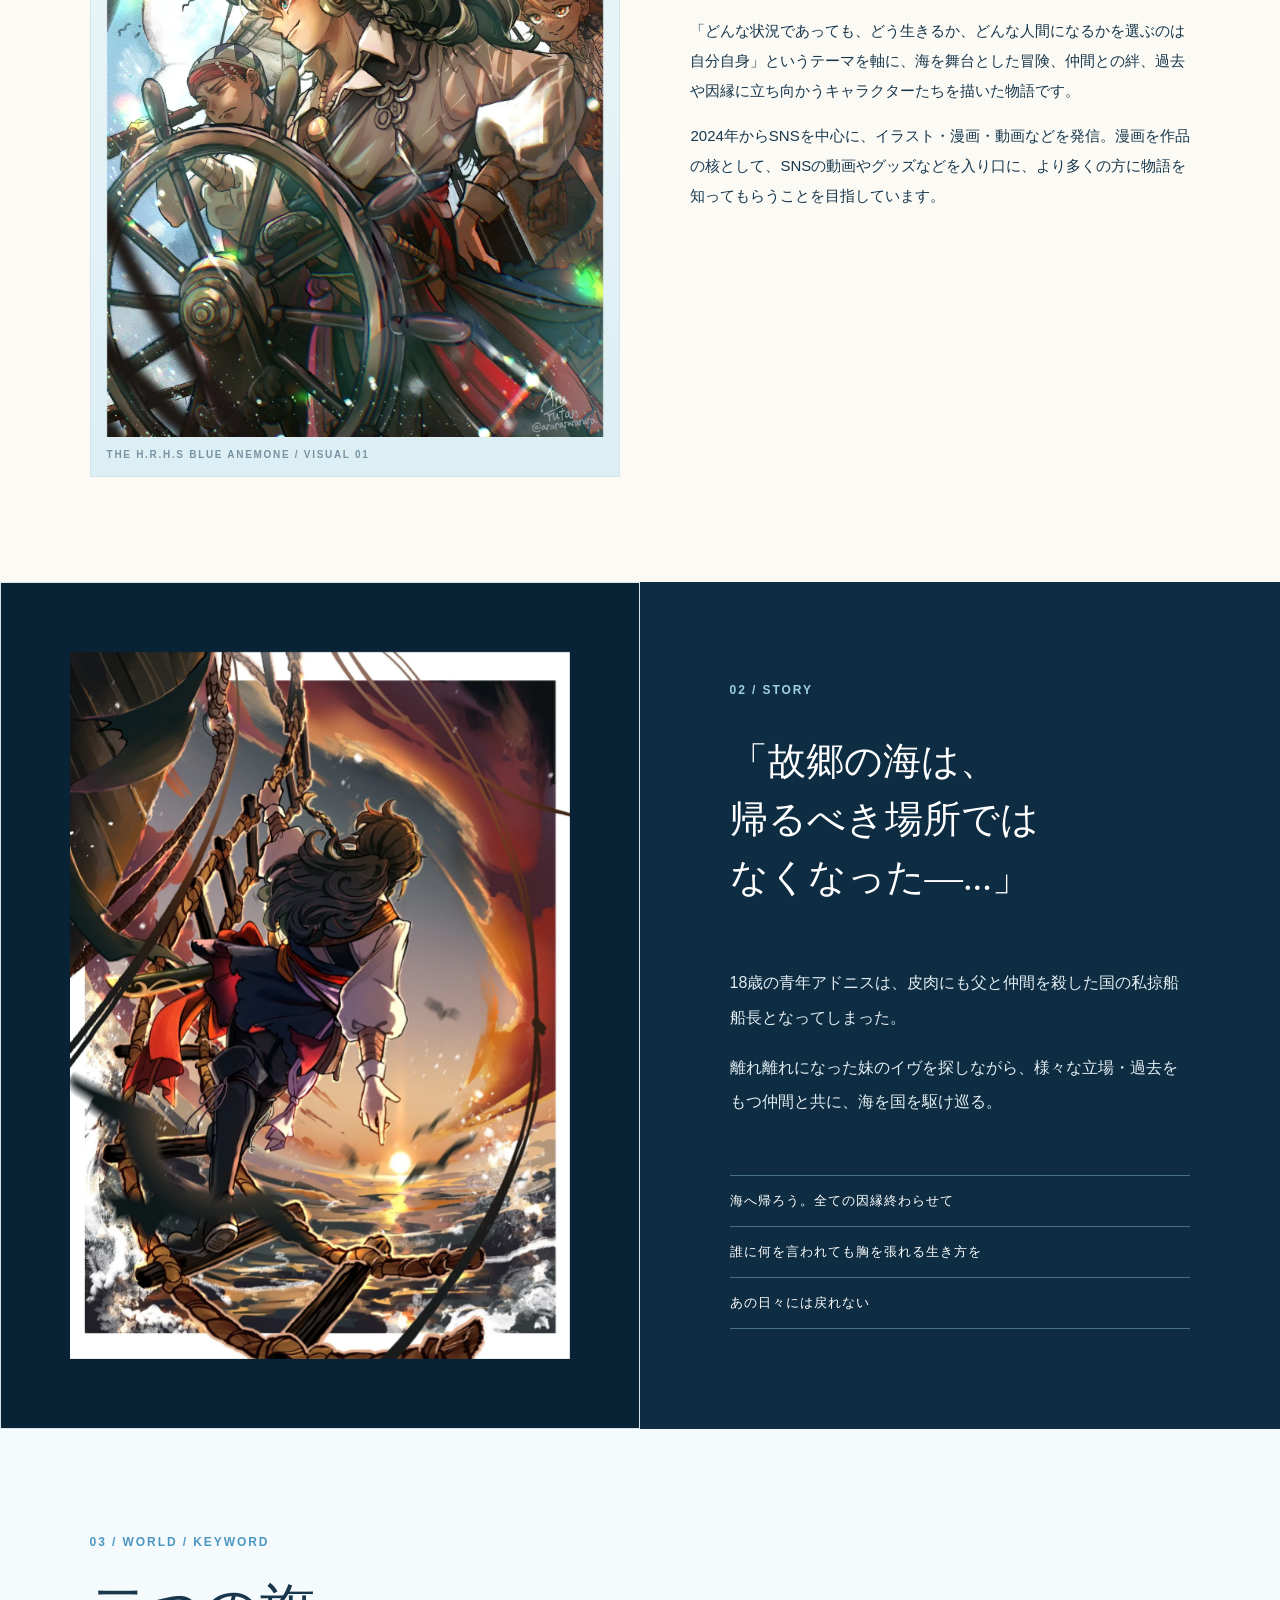
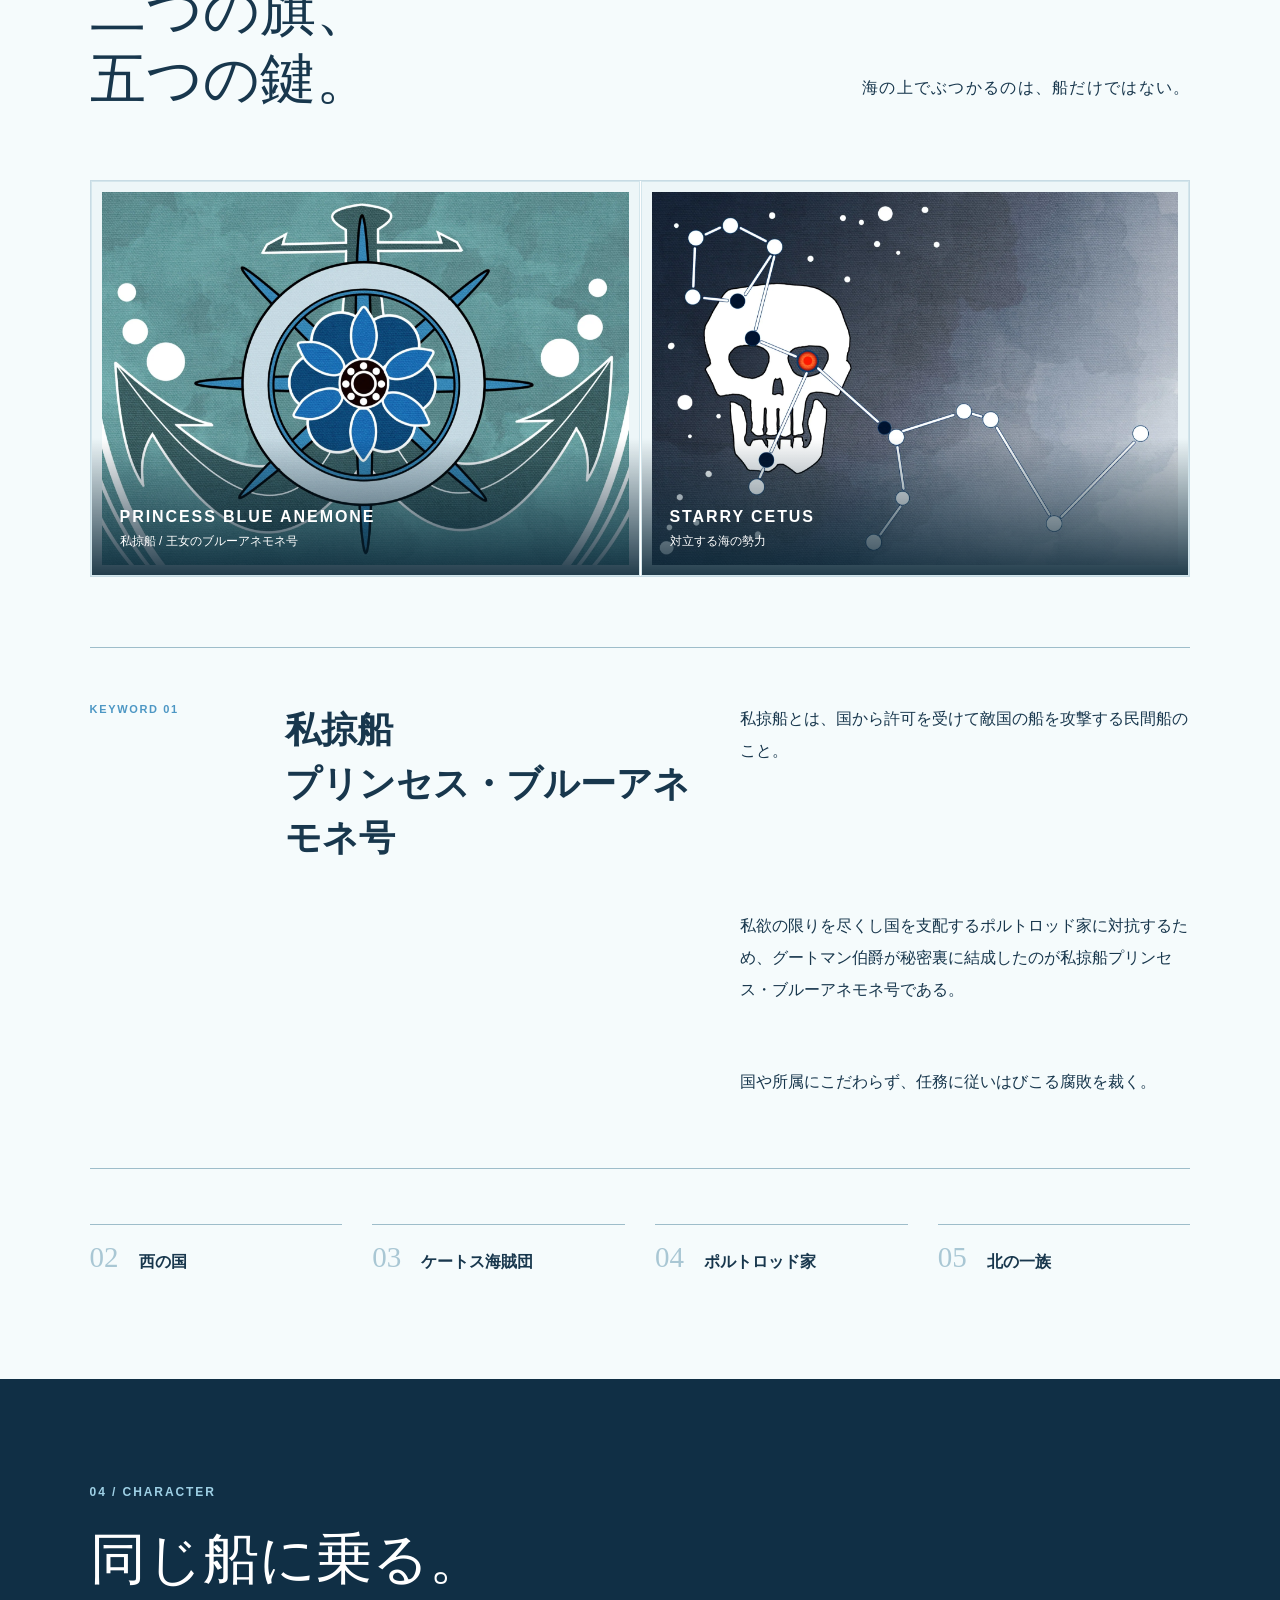
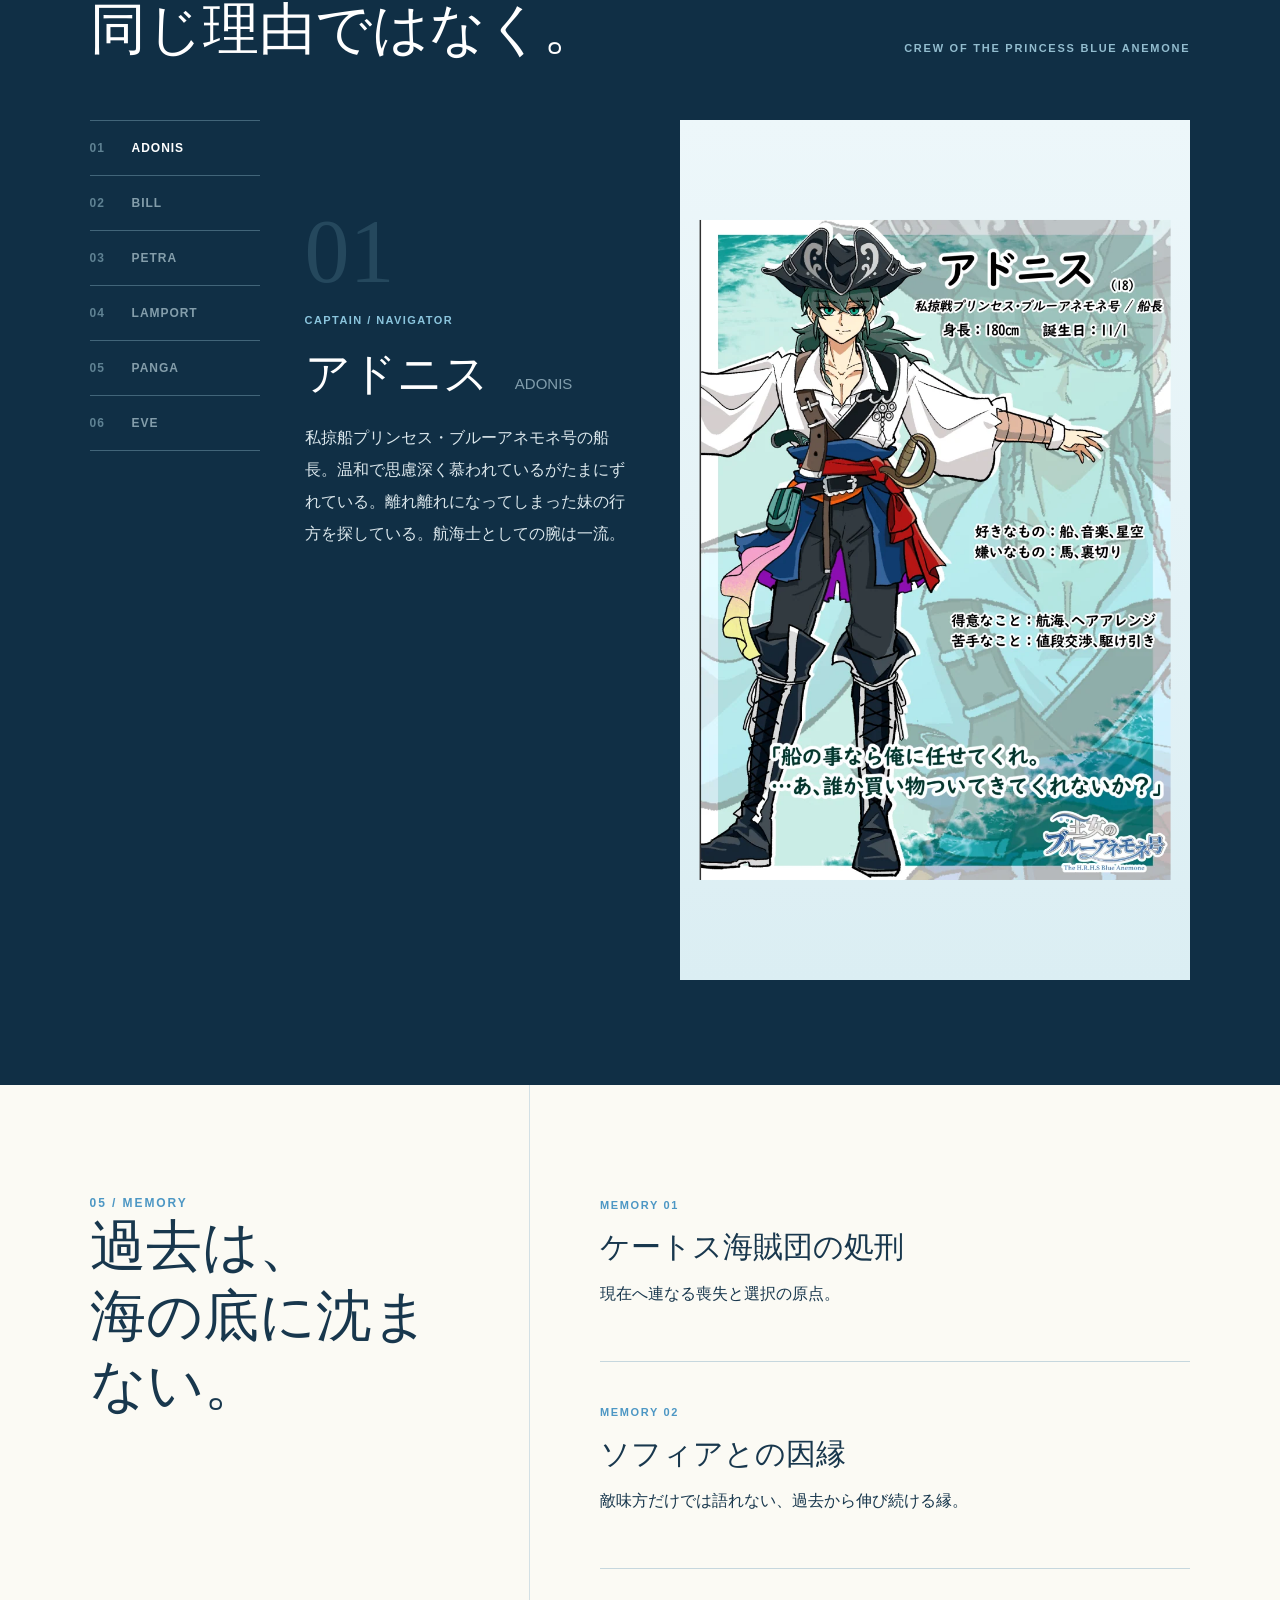
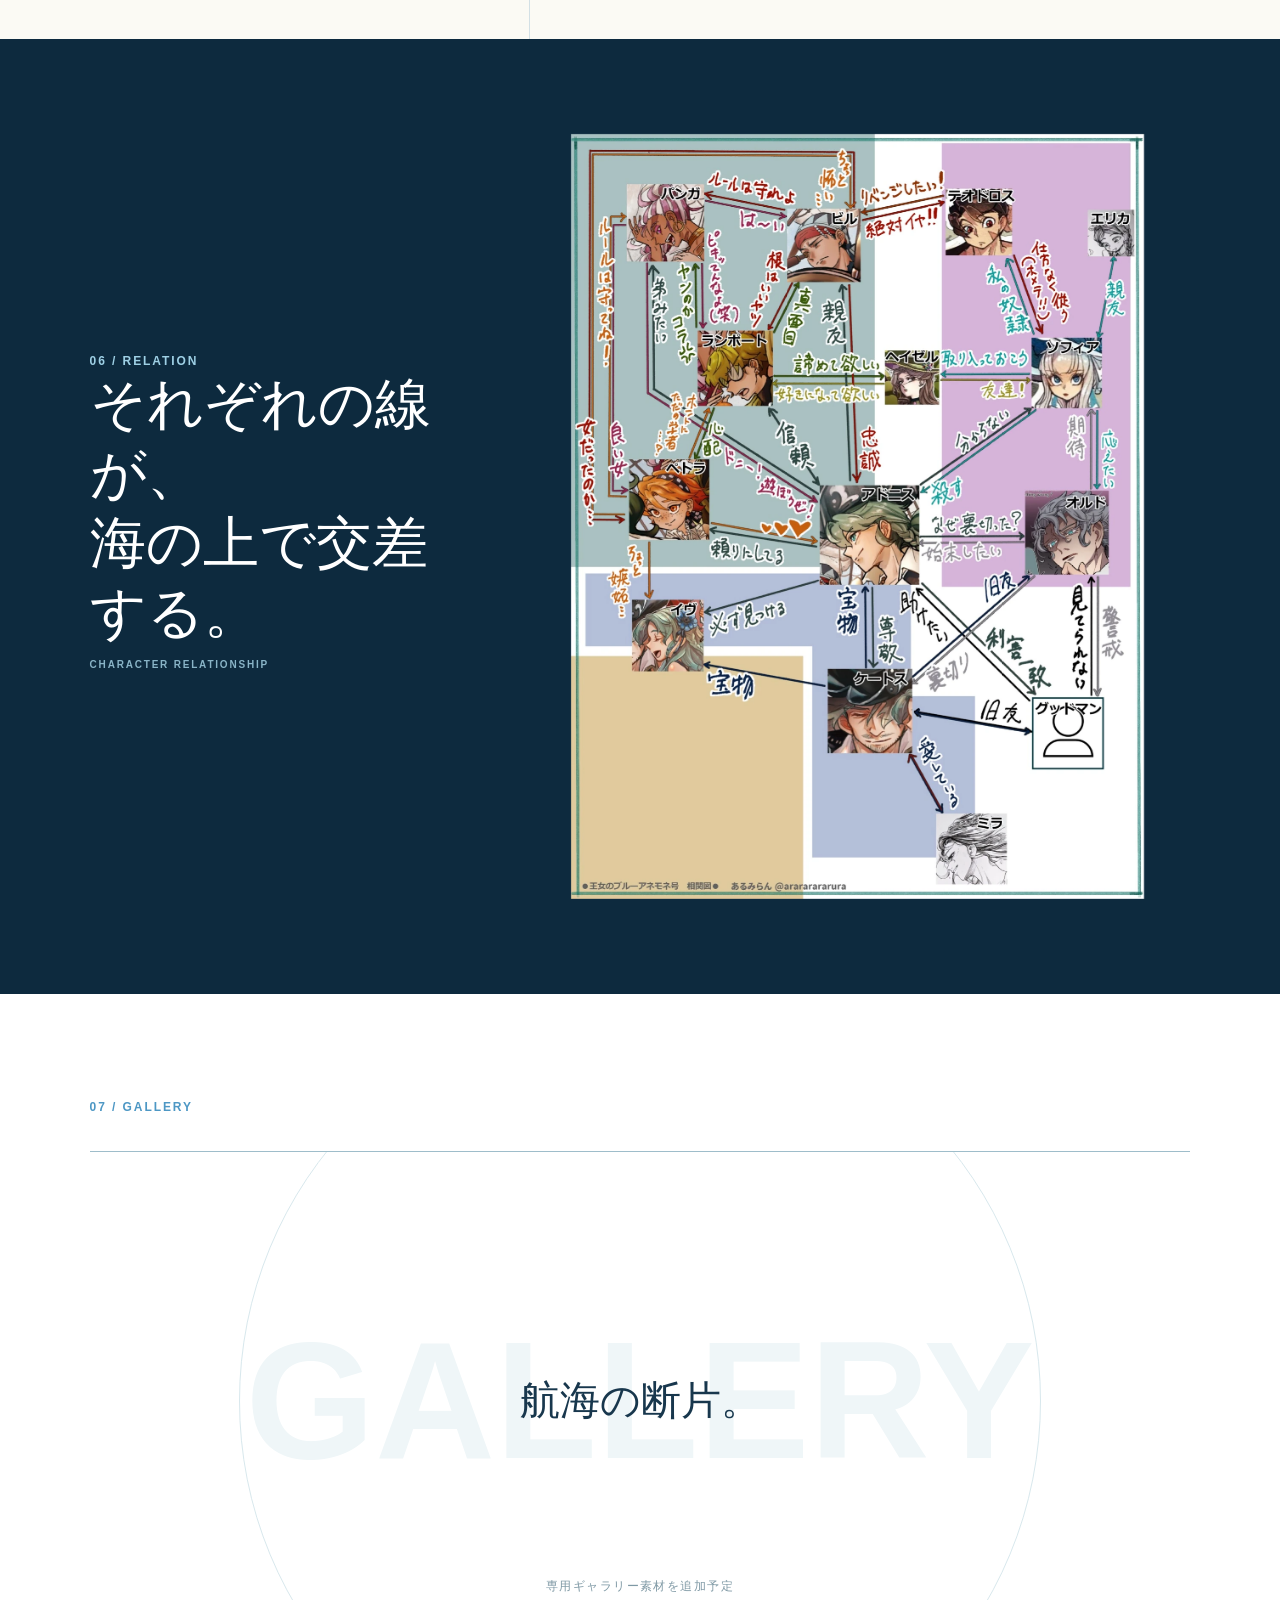
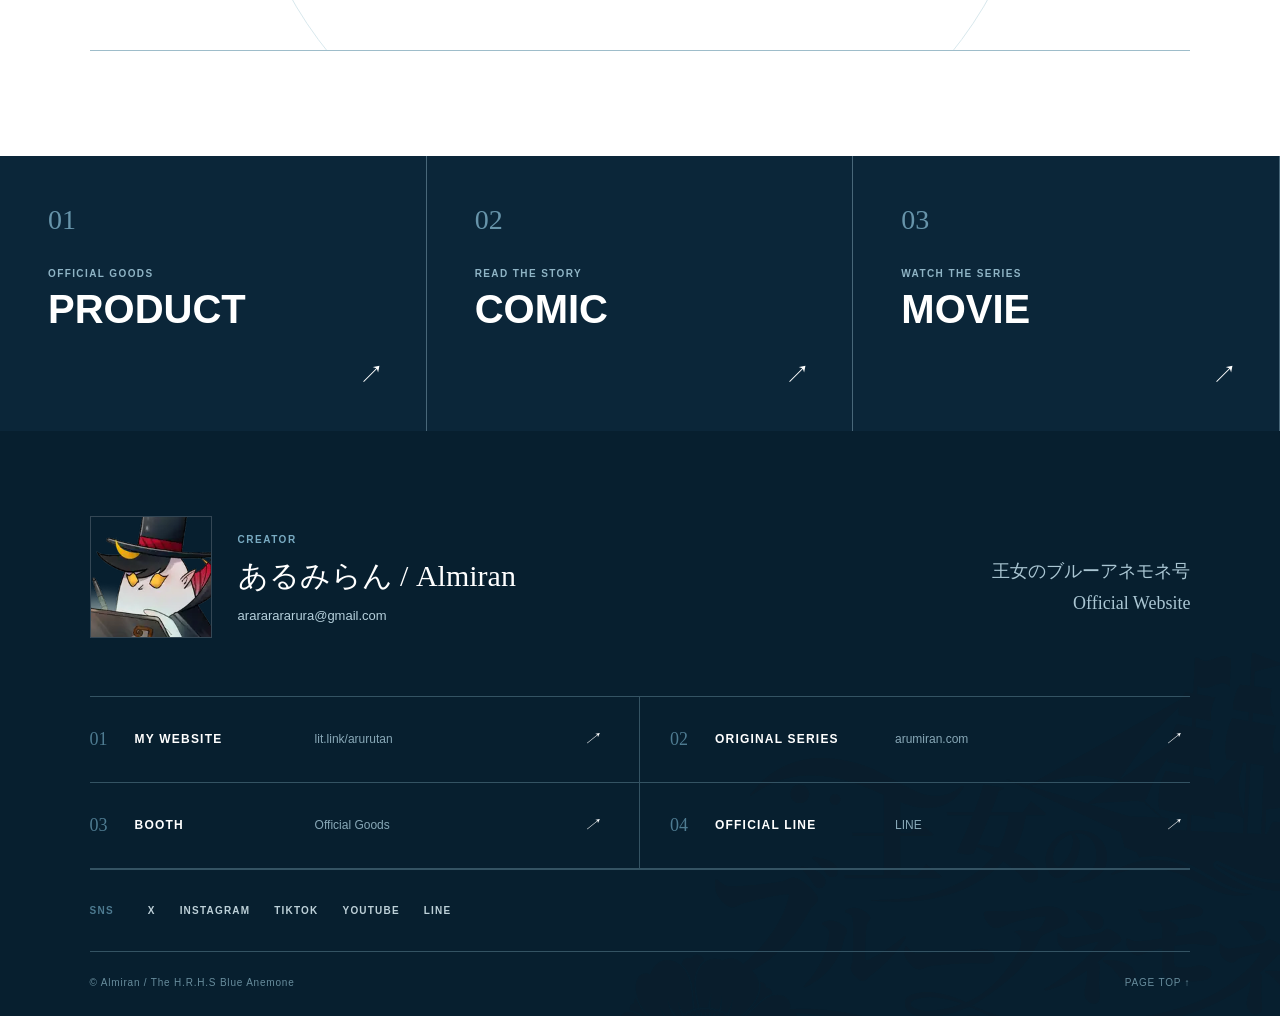
==== commit 16cb7275: "Fix clipped copy and image loading hints" ====
--- a/index.html
+++ b/index.html
@@ -1,16 +1,16 @@
-<!doctype html><html lang="ja"><head><meta charset="utf-8"><meta name="viewport" content="width=device-width,initial-scale=1"><title>王女のブルーアネモネ号 Official Website</title><link rel="stylesheet" href="style.css"><link rel="stylesheet" href="responsive.css?v=9"></head>
+<!doctype html><html lang="ja"><head><meta charset="utf-8"><meta name="viewport" content="width=device-width,initial-scale=1"><title>王女のブルーアネモネ号 Official Website</title><link rel="preload" as="image" href="assets/header-logo.webp" fetchpriority="high"><link rel="preload" as="image" href="assets/main-logo.webp" fetchpriority="high"><link rel="stylesheet" href="style.css"><link rel="stylesheet" href="responsive.css?v=11"></head>
 <body>
-<header class="site-header"><a class="brand" href="#top"><img src="assets/header-logo.webp" alt="王女のブルーアネモネ号"></a><nav><a href="#about">ABOUT</a><a href="#story">STORY</a><a href="#world">WORLD</a><a href="#character">CHARACTER</a><a href="#memory">MEMORY</a><a href="#gallery">GALLERY</a><a href="#product">PRODUCT</a><a href="#movie">MOVIE</a></nav></header>
+<header class="site-header"><a class="brand" href="#top"><img src="assets/header-logo.webp" alt="王女のブルーアネモネ号" width="2615" height="1290" fetchpriority="high" decoding="async"></a><nav><a href="#about">ABOUT</a><a href="#story">STORY</a><a href="#world">WORLD</a><a href="#character">CHARACTER</a><a href="#memory">MEMORY</a><a href="#gallery">GALLERY</a><a href="#product">PRODUCT</a><a href="#movie">MOVIE</a></nav></header>
 <main>
-<section id="top" class="hero"><div class="hero-grid"></div><div class="hero-wave wave-a"></div><div class="hero-wave wave-b"></div><div class="hero-copy"><p class="eyebrow">THE H.R.H.S BLUE ANEMONE / OFFICIAL WEBSITE</p><img class="hero-logo" src="assets/main-logo.webp" alt="王女のブルーアネモネ号" fetchpriority="high" decoding="async"><h1>故郷の海は、<br>帰るべき場所では<br>なくなった―...</h1><p class="hero-note">海へ帰ろう。全ての因縁終わらせて</p></div><div class="hero-seal" aria-hidden="true"><span>BA</span><small>PRIVATEER SHIP</small></div><div class="scroll">SCROLL ↓</div></section>
-<section id="about" class="section about"><div class="section-index">01 / ABOUT</div><div class="about-head"><h2>この海で、<br>何者になるか。</h2><p>誰に何を言われても胸を張れる生き方を。</p></div><div class="about-layout"><figure><img src="assets/about.webp" alt="王女のブルーアネモネ号 イメージ" loading="lazy" decoding="async"><figcaption>THE H.R.H.S BLUE ANEMONE / VISUAL 01</figcaption></figure><div class="about-copy"><dl><dt>TITLE</dt><dd>王女のブルーアネモネ号<br><span>The H.R.H.S Blue Anemone</span></dd><dt>GENRE</dt><dd>海洋冒険 / ファンタジー / ヒューマンドラマ</dd></dl><p>YouTube Shorts にて総再生数3500万回を超える、あるみらんのメインシリーズ。</p><p>「どんな状況であっても、どう生きるか、どんな人間になるかを選ぶのは自分自身」というテーマを軸に、海を舞台とした冒険、仲間との絆、過去や因縁に立ち向かうキャラクターたちを描いた物語です。</p><p>2024年からSNSを中心に、イラスト・漫画・動画などを発信。漫画を作品の核として、SNSの動画やグッズなどを入り口に、より多くの方に物語を知ってもらうことを目指しています。</p></div></div></section>
-<section id="story" class="section story"><div class="story-image"><img src="assets/story.webp" alt="王女のブルーアネモネ号 ストーリービジュアル" loading="lazy" decoding="async"></div><div class="story-copy"><div class="section-index light">02 / STORY</div><blockquote>「故郷の海は、<br>帰るべき場所では<br>なくなった―...」</blockquote><p>18歳の青年アドニスは、皮肉にも父と仲間を殺した国の私掠船船長となってしまった。</p><p>離れ離れになった妹のイヴを探しながら、様々な立場・過去をもつ仲間と共に、海を国を駆け巡る。</p><div class="story-messages"><span>海へ帰ろう。全ての因縁終わらせて</span><span>誰に何を言われても胸を張れる生き方を</span><span>あの日々には戻れない</span></div></div></section>
-<section id="world" class="section world"><div class="section-index">03 / WORLD / KEYWORD</div><div class="world-title"><h2>二つの旗、<br>五つの鍵。</h2><p>海の上でぶつかるのは、船だけではない。</p></div><div class="flags"><figure><img src="assets/flag-blue.webp" alt="プリンセス・ブルーアネモネ号の旗" loading="lazy" decoding="async"><figcaption><b>PRINCESS BLUE ANEMONE</b><span>私掠船 / 王女のブルーアネモネ号</span></figcaption></figure><figure><img src="assets/flag-cetus.webp" alt="スターリィセタスの旗" loading="lazy" decoding="async"><figcaption><b>STARRY CETUS</b><span>対立する海の勢力</span></figcaption></figure></div><article class="keyword-main"><div class="keyword-no">KEYWORD 01</div><h3>私掠船<br>プリンセス・ブルーアネモネ号</h3><p>私掠船とは、国から許可を受けて敵国の船を攻撃する民間船のこと。</p><p>私欲の限りを尽くし国を支配するポルトロッド家に対抗するため、グートマン伯爵が秘密裏に結成したのが私掠船プリンセス・ブルーアネモネ号である。</p><p>国や所属にこだわらず、任務に従いはびこる腐敗を裁く。</p></article><div class="keyword-list"><div><span>02</span><b>西の国</b></div><div><span>03</span><b>ケートス海賊団</b></div><div><span>04</span><b>ポルトロッド家</b></div><div><span>05</span><b>北の一族</b></div></div></section>
-<section id="character" class="section characters"><div class="section-index light">04 / CHARACTER</div><div class="character-heading"><h2>同じ船に乗る。<br>同じ理由ではなく。</h2><p>CREW OF THE PRINCESS BLUE ANEMONE</p></div><div class="character-stage"><div class="character-tabs" role="tablist"><button class="active" data-char="0"><span>01</span>ADONIS</button><button data-char="1"><span>02</span>BILL</button><button data-char="2"><span>03</span>PETRA</button><button data-char="3"><span>04</span>LAMPORT</button><button data-char="4"><span>05</span>PANGA</button><button data-char="5"><span>06</span>EVE</button></div><div class="character-text"><div class="char-no">01</div><p class="role">CAPTAIN / NAVIGATOR</p><h3>アドニス <small>ADONIS</small></h3><p class="desc">私掠船プリンセス・ブルーアネモネ号の船長。温和で思慮深く慕われているがたまにずれている。離れ離れになってしまった妹の行方を探している。航海士としての腕は一流。</p></div><div class="character-cards"><img class="active" src="assets/adonis.webp" alt="アドニス プロフィールカード" loading="lazy" decoding="async"><img src="assets/bill.webp" alt="ビル プロフィールカード" loading="lazy" decoding="async"><img src="assets/petra.webp" alt="ペトラ プロフィールカード" loading="lazy" decoding="async"><img src="assets/lamport.webp" alt="ランポート プロフィールカード" loading="lazy" decoding="async"><img src="assets/panga.webp" alt="パンガ プロフィールカード" loading="lazy" decoding="async"><img src="assets/eve.webp" alt="イヴ プロフィールカード" loading="lazy" decoding="async"></div></div></section>
+<section id="top" class="hero"><div class="hero-grid"></div><div class="hero-wave wave-a"></div><div class="hero-wave wave-b"></div><div class="hero-copy"><p class="eyebrow">THE H.R.H.S BLUE ANEMONE / OFFICIAL WEBSITE</p><img class="hero-logo" src="assets/main-logo.webp" alt="王女のブルーアネモネ号" width="2990" height="1888" fetchpriority="high" decoding="async"><h1>故郷の海は、<br>帰るべき場所では<br>なくなった―...</h1><p class="hero-note">海へ帰ろう。全ての因縁終わらせて</p></div><div class="hero-seal" aria-hidden="true"><span>BA</span><small>PRIVATEER SHIP</small></div><div class="scroll">SCROLL ↓</div></section>
+<section id="about" class="section about"><div class="section-index">01 / ABOUT</div><div class="about-head"><h2>この海で、<br>何者になるか。</h2><p>誰に何を言われても胸を張れる生き方を。</p></div><div class="about-layout"><figure><img src="assets/about.webp" alt="王女のブルーアネモネ号 イメージ" width="1308" height="1800" loading="lazy" decoding="async"><figcaption>THE H.R.H.S BLUE ANEMONE / VISUAL 01</figcaption></figure><div class="about-copy"><dl><dt>TITLE</dt><dd>王女のブルーアネモネ号<br><span>The H.R.H.S Blue Anemone</span></dd><dt>GENRE</dt><dd>海洋冒険 / ファンタジー / ヒューマンドラマ</dd></dl><p>YouTube Shorts にて総再生数3500万回を超える、あるみらんのメインシリーズ。</p><p>「どんな状況であっても、どう生きるか、どんな人間になるかを選ぶのは自分自身」というテーマを軸に、海を舞台とした冒険、仲間との絆、過去や因縁に立ち向かうキャラクターたちを描いた物語です。</p><p>2024年からSNSを中心に、イラスト・漫画・動画などを発信。漫画を作品の核として、SNSの動画やグッズなどを入り口に、より多くの方に物語を知ってもらうことを目指しています。</p></div></div></section>
+<section id="story" class="section story"><div class="story-image"><img src="assets/story.webp" alt="王女のブルーアネモネ号 ストーリービジュアル" width="1273" height="1800" loading="lazy" decoding="async"></div><div class="story-copy"><div class="section-index light">02 / STORY</div><blockquote>「故郷の海は、<br>帰るべき場所では<br>なくなった―...」</blockquote><p>18歳の青年アドニスは、皮肉にも父と仲間を殺した国の私掠船船長となってしまった。</p><p>離れ離れになった妹のイヴを探しながら、様々な立場・過去をもつ仲間と共に、海を国を駆け巡る。</p><div class="story-messages"><span>海へ帰ろう。全ての因縁終わらせて</span><span>誰に何を言われても胸を張れる生き方を</span><span>あの日々には戻れない</span></div></div></section>
+<section id="world" class="section world"><div class="section-index">03 / WORLD / KEYWORD</div><div class="world-title"><h2>二つの旗、<br>五つの鍵。</h2><p>海の上でぶつかるのは、船だけではない。</p></div><div class="flags"><figure><img src="assets/flag-blue.webp" alt="プリンセス・ブルーアネモネ号の旗" width="1800" height="1272" loading="lazy" decoding="async"><figcaption><b>PRINCESS BLUE ANEMONE</b><span>私掠船 / 王女のブルーアネモネ号</span></figcaption></figure><figure><img src="assets/flag-cetus.webp" alt="スターリィセタスの旗" width="1800" height="1272" loading="lazy" decoding="async"><figcaption><b>STARRY CETUS</b><span>対立する海の勢力</span></figcaption></figure></div><article class="keyword-main"><div class="keyword-no">KEYWORD 01</div><h3>私掠船<br>プリンセス・ブルーアネモネ号</h3><p>私掠船とは、国から許可を受けて敵国の船を攻撃する民間船のこと。</p><p>私欲の限りを尽くし国を支配するポルトロッド家に対抗するため、グートマン伯爵が秘密裏に結成したのが私掠船プリンセス・ブルーアネモネ号である。</p><p>国や所属にこだわらず、任務に従いはびこる腐敗を裁く。</p></article><div class="keyword-list"><div><span>02</span><b>西の国</b></div><div><span>03</span><b>ケートス海賊団</b></div><div><span>04</span><b>ポルトロッド家</b></div><div><span>05</span><b>北の一族</b></div></div></section>
+<section id="character" class="section characters"><div class="section-index light">04 / CHARACTER</div><div class="character-heading"><h2>同じ船に乗る。<br>同じ理由ではなく。</h2><p>CREW OF THE PRINCESS BLUE ANEMONE</p></div><div class="character-stage"><div class="character-tabs" role="tablist"><button class="active" data-char="0"><span>01</span>ADONIS</button><button data-char="1"><span>02</span>BILL</button><button data-char="2"><span>03</span>PETRA</button><button data-char="3"><span>04</span>LAMPORT</button><button data-char="4"><span>05</span>PANGA</button><button data-char="5"><span>06</span>EVE</button></div><div class="character-text"><div class="char-no">01</div><p class="role">CAPTAIN / NAVIGATOR</p><h3>アドニス <small>ADONIS</small></h3><p class="desc">私掠船プリンセス・ブルーアネモネ号の船長。温和で思慮深く慕われているがたまにずれている。離れ離れになってしまった妹の行方を探している。航海士としての腕は一流。</p></div><div class="character-cards"><img class="active" src="assets/adonis.webp" alt="アドニス プロフィールカード" width="811" height="1137" loading="lazy" decoding="async"><img src="assets/bill.webp" alt="ビル プロフィールカード" width="811" height="1137" loading="lazy" decoding="async"><img src="assets/petra.webp" alt="ペトラ プロフィールカード" width="811" height="1137" loading="lazy" decoding="async"><img src="assets/lamport.webp" alt="ランポート プロフィールカード" width="811" height="1137" loading="lazy" decoding="async"><img src="assets/panga.webp" alt="パンガ プロフィールカード" width="811" height="1137" loading="lazy" decoding="async"><img src="assets/eve.webp" alt="イヴ プロフィールカード" width="811" height="1137" loading="lazy" decoding="async"></div></div></section>
 <section id="memory" class="section memory"><div class="memory-lead"><div class="section-index">05 / MEMORY</div><h2>過去は、<br>海の底に沈まない。</h2></div><div class="memory-list"><article><span>MEMORY 01</span><h3>ケートス海賊団の処刑</h3><p>現在へ連なる喪失と選択の原点。</p></article><article><span>MEMORY 02</span><h3>ソフィアとの因縁</h3><p>敵味方だけでは語れない、過去から伸び続ける縁。</p></article></div></section>
-<section class="relation"><div class="relation-copy"><div class="section-index light">06 / RELATION</div><h2>それぞれの線が、<br>海の上で交差する。</h2><p>CHARACTER RELATIONSHIP</p></div><img src="assets/relation.webp" alt="王女のブルーアネモネ号 相関図" loading="lazy" decoding="async"></section>
+<section class="relation"><div class="relation-copy"><div class="section-index light">06 / RELATION</div><h2>それぞれの線が、<br>海の上で交差する。</h2><p>CHARACTER RELATIONSHIP</p></div><img src="assets/relation.webp" alt="王女のブルーアネモネ号 相関図" width="1349" height="1800" loading="lazy" decoding="async"></section>
 <section id="gallery" class="section gallery"><div class="section-index">07 / GALLERY</div><div class="gallery-empty"><div class="gallery-word">GALLERY</div><p>航海の断片。</p><span>専用ギャラリー素材を追加予定</span></div></section>
 <section id="product" class="portals"><a href="https://aru-rutan.booth.pm/" target="_blank" rel="noopener"><span>01</span><small>OFFICIAL GOODS</small><b>PRODUCT</b><i>↗</i></a><a href="#"><span>02</span><small>READ THE STORY</small><b>COMIC</b><i>↗</i></a><a id="movie" href="https://youtube.com/playlist?list=PL7vGDFSIdqcCWFHSTTX7_EQet-5BRoSVh&si=fsrJKf89MZkEYQkq" target="_blank" rel="noopener"><span>03</span><small>WATCH THE SERIES</small><b>MOVIE</b><i>↗</i></a></section>
 </main>
-<footer class="footer"><img class="footer-logo" src="assets/footer-logo.webp" alt="王女のブルーアネモネ号" loading="lazy" decoding="async"><div class="footer-top"><div class="creator"><img src="assets/almiran.webp" alt="あるみらん" loading="lazy" decoding="async"><div><span>CREATOR</span><h2>あるみらん / Almiran</h2><a href="mailto:arararararura@gmail.com">arararararura@gmail.com</a></div></div><p class="creator-copy">王女のブルーアネモネ号<br>Official Website</p></div><div class="footer-links"><a href="https://lit.link/arurutan" target="_blank"><span>01</span><b>MY WEBSITE</b><em>lit.link/arurutan</em><i>↗</i></a><a href="https://www.arumiran.com/" target="_blank"><span>02</span><b>ORIGINAL SERIES</b><em>arumiran.com</em><i>↗</i></a><a href="https://aru-rutan.booth.pm/" target="_blank" rel="noopener"><span>03</span><b>BOOTH</b><em>Official Goods</em><i>↗</i></a><a href="https://lin.ee/MexFZj4" target="_blank" rel="noopener"><span>04</span><b>OFFICIAL LINE</b><em>LINE</em><i>↗</i></a></div><div class="social"><span>SNS</span><a href="https://x.com/arararararura" target="_blank">X</a><a href="https://www.instagram.com/arararararura" target="_blank">INSTAGRAM</a><a href="https://www.tiktok.com/@arumiran" target="_blank">TIKTOK</a><a href="https://youtube.com/@arumiran" target="_blank">YOUTUBE</a><a href="https://lin.ee/MexFZj4" target="_blank">LINE</a></div><div class="footer-bottom"><span>© Almiran / The H.R.H.S Blue Anemone</span><a href="#top">PAGE TOP ↑</a></div></footer>
+<footer class="footer"><img class="footer-logo" src="assets/footer-logo.webp" alt="王女のブルーアネモネ号" width="2891" height="1788" loading="lazy" decoding="async"><div class="footer-top"><div class="creator"><img src="assets/almiran.webp" alt="あるみらん" width="180" height="180" loading="lazy" decoding="async"><div><span>CREATOR</span><h2>あるみらん / Almiran</h2><a href="mailto:arararararura@gmail.com">arararararura@gmail.com</a></div></div><p class="creator-copy">王女のブルーアネモネ号<br>Official Website</p></div><div class="footer-links"><a href="https://lit.link/arurutan" target="_blank"><span>01</span><b>MY WEBSITE</b><em>lit.link/arurutan</em><i>↗</i></a><a href="https://www.arumiran.com/" target="_blank"><span>02</span><b>ORIGINAL SERIES</b><em>arumiran.com</em><i>↗</i></a><a href="https://aru-rutan.booth.pm/" target="_blank" rel="noopener"><span>03</span><b>BOOTH</b><em>Official Goods</em><i>↗</i></a><a href="https://lin.ee/MexFZj4" target="_blank" rel="noopener"><span>04</span><b>OFFICIAL LINE</b><em>LINE</em><i>↗</i></a></div><div class="social"><span>SNS</span><a href="https://x.com/arararararura" target="_blank">X</a><a href="https://www.instagram.com/arararararura" target="_blank">INSTAGRAM</a><a href="https://www.tiktok.com/@arumiran" target="_blank">TIKTOK</a><a href="https://youtube.com/@arumiran" target="_blank">YOUTUBE</a><a href="https://lin.ee/MexFZj4" target="_blank">LINE</a></div><div class="footer-bottom"><span>© Almiran / The H.R.H.S Blue Anemone</span><a href="#top">PAGE TOP ↑</a></div></footer>
 <script src="script.js"></script></body></html>
--- a/responsive.css
+++ b/responsive.css
@@ -1 +1,3 @@
-html,body{width:100%;max-width:100%;overflow-x:hidden}main,.section,.site-header,.footer{max-width:100%}.about-layout,.story,.flags,.character-stage,.memory,.relation,.portals,.footer-links{min-width:0}.about-layout>*,.story>*,.flags>*,.character-stage>*,.memory>*,.relation>*,.portals>*,.footer-links>*{min-width:0}img{max-width:100%;height:auto}.about figure,.story-image,.flags figure,.relation{overflow:hidden}.about figure img{width:auto;height:auto;max-width:100%;max-height:716px;margin:0 auto}.story-image img{width:auto;height:auto;min-height:0;max-width:100%;max-height:707px;margin:auto}.flags img{width:auto;height:auto;max-width:100%;max-height:566px;margin:auto;aspect-ratio:auto}.relation img{width:auto;height:auto;max-width:100%;max-height:min(867px,85vh);margin:auto}.character-stage{grid-template-columns:minmax(120px,170px) minmax(240px,330px) minmax(320px,560px);justify-content:space-between}.character-cards{min-width:0;min-height:700px}.character-cards img{inset:auto;left:50%;top:50%;width:auto;height:auto;max-width:calc(100% - 40px);max-height:calc(100% - 40px);object-fit:contain;transform:translate(-50%,-50%) translateX(15px)}.character-cards img.active{transform:translate(-50%,-50%)}body{padding-top:74px}.site-header{position:fixed;left:0;right:0}.brand{flex:0 0 auto}.site-header nav{min-width:0;overflow-x:auto;overflow-y:hidden;white-space:nowrap;scrollbar-width:none}.site-header nav::-webkit-scrollbar{display:none}.site-header nav a{flex:0 0 auto}.eyebrow,.section-index,.hero-note,.story-messages span,.world-title p,.character-heading p,.role,.portals small,.portals b,.footer-links b,.footer-links em,.creator a,.footer-bottom{overflow-wrap:anywhere}.gallery-word{letter-spacing:0}.footer-links a{grid-template-columns:45px minmax(120px,180px) minmax(0,1fr) 25px}.footer-links b,.footer-links em{min-width:0}.hero-logo,.brand img,.footer-logo{object-fit:contain}@media(max-width:1200px){.site-header{padding:0 24px}.site-header nav{gap:16px;font-size:10px}.section{padding-left:5vw;padding-right:5vw}.hero-copy{left:6vw;width:min(650px,58vw)}.hero-logo{width:min(560px,54vw)}.hero-seal{right:4vw;width:220px;height:220px}.about-layout{grid-template-columns:minmax(0,1fr) minmax(320px,.85fr);gap:42px}.story{grid-template-columns:minmax(0,1fr) minmax(360px,.9fr)}.character-stage{grid-template-columns:130px 280px minmax(320px,480px);gap:28px;min-height:700px}.character-cards{min-height:700px}.relation{grid-template-columns:300px minmax(0,1fr);gap:35px}}@media(max-width:900px){body{padding-top:64px}.site-header{height:64px;padding:0 18px;gap:16px}.brand{width:135px}.brand img{height:38px}.site-header nav{display:flex;gap:18px;font-size:10px;padding:23px 0}.hero{height:auto;min-height:calc(100svh - 64px);padding:90px 6vw 100px}.hero-copy{position:relative;left:auto;top:auto;width:100%}.hero-logo{width:min(620px,92vw);margin:30px 0 34px}.scroll{right:20px}.section{padding:72px 6vw}.about-layout,.story,.memory,.relation{grid-template-columns:1fr}.about figure{padding:10px}.about figure img{width:auto;height:auto;max-width:100%;max-height:none;margin:auto}.story-image{padding:14px}.story-image img{width:auto;height:auto;min-height:0;max-width:100%;max-height:none;margin:auto}.story-copy{padding:72px 6vw}.flags{grid-template-columns:1fr}.flags img{width:auto;height:auto;max-width:100%;max-height:none;margin:auto;aspect-ratio:auto}.keyword-main{grid-template-columns:1fr;gap:20px}.keyword-main p{grid-column:1}.keyword-list{grid-template-columns:1fr 1fr}.character-stage{grid-template-columns:1fr;min-height:0;gap:26px}.character-tabs{grid-template-columns:repeat(3,minmax(0,1fr))}.character-text{padding-top:0}.character-cards{min-height:620px;aspect-ratio:auto;padding:12px}.character-cards img{left:50%;top:50%;width:auto;height:auto;max-width:calc(100% - 24px);max-height:calc(100% - 24px);transform:translate(-50%,-50%) translateX(15px)}.character-cards img.active{transform:translate(-50%,-50%)}.memory-lead{padding:72px 0 45px}.memory-list{padding:25px 0 65px}.relation{padding:72px 6vw}.relation img{width:auto;height:auto;max-width:100%;max-height:none;margin:auto}.portals{grid-template-columns:1fr}.footer{padding-left:6vw;padding-right:6vw}.footer-links{grid-template-columns:1fr}}@media(max-width:600px){.site-header{padding:0 14px;gap:12px}.brand{width:112px}.brand img{height:34px}.site-header nav{gap:14px;font-size:10px}.section{padding:58px 20px}.hero{padding-left:20px;padding-right:20px}.hero h1{font-size:clamp(28px,9vw,42px)}.hero-note{font-size:13px}.about-head h2,.world-title h2,.character-heading h2,.memory h2,.relation h2{font-size:clamp(36px,11vw,52px)}.about-head p{margin-top:24px;padding-left:18px}.about-layout{gap:28px}.story-copy{padding:58px 20px}.story blockquote{font-size:clamp(29px,8.5vw,40px);margin-bottom:38px}.keyword-list{grid-template-columns:1fr}.keyword-main h3{font-size:30px}.character-tabs{grid-template-columns:1fr 1fr}.character-tabs button{font-size:11px}.character-text h3{font-size:36px}.char-no{font-size:70px}.character-cards{min-height:520px}.relation{padding:58px 20px}.gallery-empty{height:360px}.gallery-empty p{font-size:32px}.portals a{min-height:220px;padding:34px 24px}.portals b{font-size:34px}.footer{padding:62px 20px 24px}.creator{align-items:flex-start}.creator>img{width:88px;height:88px}.creator h2{font-size:24px}.footer-links a{grid-template-columns:34px minmax(0,1fr) 24px;gap:8px;min-height:76px}.footer-links em{display:none}.social{gap:16px}.footer-bottom{gap:20px;font-size:9px}.footer-logo{width:520px;right:-220px;bottom:-60px}}
+html,body{width:100%;max-width:100%;overflow-x:hidden}html{scroll-padding-top:74px}main,.section,.site-header,.footer{max-width:100%}.about-layout,.story,.flags,.character-stage,.memory,.relation,.portals,.footer-links{min-width:0}.about-layout>*,.story>*,.flags>*,.character-stage>*,.memory>*,.relation>*,.portals>*,.footer-links>*{min-width:0}img{max-width:100%;height:auto}.about figure,.story-image,.flags figure,.relation{overflow:hidden}.about figure img{width:auto;height:auto;max-width:100%;max-height:716px;margin:0 auto}.story-image img{width:auto;height:auto;min-height:0;max-width:100%;max-height:707px;margin:auto}.flags img{width:auto;height:auto;max-width:100%;max-height:566px;margin:auto;aspect-ratio:auto}.relation img{width:auto;height:auto;max-width:100%;max-height:min(867px,85vh);margin:auto}.character-stage{grid-template-columns:minmax(120px,170px) minmax(240px,330px) minmax(320px,560px);justify-content:space-between}.character-cards{min-width:0;min-height:700px}.character-cards img{inset:auto;left:50%;top:50%;width:auto;height:auto;max-width:calc(100% - 40px);max-height:calc(100% - 40px);object-fit:contain;transform:translate(-50%,-50%) translateX(15px)}.character-cards img.active{transform:translate(-50%,-50%)}body{padding-top:74px}.site-header{position:fixed;left:0;right:0}.brand{flex:0 0 auto}.site-header nav{min-width:0;overflow-x:auto;overflow-y:hidden;white-space:nowrap;scrollbar-width:none}.site-header nav::-webkit-scrollbar{display:none}.site-header nav a{flex:0 0 auto}.eyebrow,.section-index,.hero-note,.story-messages span,.world-title p,.character-heading p,.role,.portals small,.portals b,.footer-links b,.footer-links em,.creator a,.footer-bottom{overflow-wrap:anywhere}.gallery-word{letter-spacing:0}.footer-links a{grid-template-columns:45px minmax(120px,180px) minmax(0,1fr) 25px}.footer-links b,.footer-links em{min-width:0}.hero-logo,.brand img,.footer-logo{object-fit:contain}@media(max-width:1200px){.site-header{padding:0 24px}.site-header nav{gap:16px;font-size:10px}.section{padding-left:5vw;padding-right:5vw}.hero-copy{left:6vw;width:min(650px,58vw)}.hero-logo{width:min(560px,54vw)}.hero-seal{right:4vw;width:220px;height:220px}.about-layout{grid-template-columns:minmax(0,1fr) minmax(320px,.85fr);gap:42px}.story{grid-template-columns:minmax(0,1fr) minmax(360px,.9fr)}.character-stage{grid-template-columns:130px 280px minmax(320px,480px);gap:28px;min-height:700px}.character-cards{min-height:700px}.relation{grid-template-columns:300px minmax(0,1fr);gap:35px}}@media(max-width:900px){html{scroll-padding-top:64px}body{padding-top:64px}.site-header{height:64px;padding:0 18px;gap:16px}.brand{width:135px}.brand img{height:38px}.site-header nav{display:flex;gap:18px;font-size:10px;padding:23px 0}.hero{height:auto;min-height:calc(100svh - 64px);padding:90px 6vw 100px}.hero-copy{position:relative;left:auto;top:auto;width:100%}.hero-logo{width:min(620px,92vw);margin:30px 0 34px}.scroll{right:20px}.section{padding:72px 6vw}.about-layout,.story,.memory,.relation{grid-template-columns:1fr}.about figure{padding:10px}.about figure img{width:auto;height:auto;max-width:100%;max-height:none;margin:auto}.story-image{padding:14px}.story-image img{width:auto;height:auto;min-height:0;max-width:100%;max-height:none;margin:auto}.story-copy{padding:72px 6vw}.flags{grid-template-columns:1fr}.flags img{width:auto;height:auto;max-width:100%;max-height:none;margin:auto;aspect-ratio:auto}.keyword-main{grid-template-columns:1fr;gap:20px}.keyword-main p{grid-column:1}.keyword-list{grid-template-columns:1fr 1fr}.character-stage{grid-template-columns:1fr;min-height:0;gap:26px}.character-tabs{grid-template-columns:repeat(3,minmax(0,1fr))}.character-text{padding-top:0}.character-cards{min-height:620px;aspect-ratio:auto;padding:12px}.character-cards img{left:50%;top:50%;width:auto;height:auto;max-width:calc(100% - 24px);max-height:calc(100% - 24px);transform:translate(-50%,-50%) translateX(15px)}.character-cards img.active{transform:translate(-50%,-50%)}.memory-lead{padding:72px 0 45px}.memory-list{padding:25px 0 65px}.relation{padding:72px 6vw}.relation img{width:auto;height:auto;max-width:100%;max-height:none;margin:auto}.portals{grid-template-columns:1fr}.footer{padding-left:6vw;padding-right:6vw}.footer-links{grid-template-columns:1fr}}@media(max-width:600px){.site-header{padding:0 14px;gap:12px}.brand{width:112px}.brand img{height:34px}.site-header nav{gap:14px;font-size:10px}.section{padding:58px 20px}.hero{padding-left:20px;padding-right:20px}.hero h1{font-size:clamp(28px,9vw,42px)}.hero-note{font-size:13px}.about-head h2,.world-title h2,.character-heading h2,.memory h2,.relation h2{font-size:clamp(36px,11vw,52px)}.about-head p{margin-top:24px;padding-left:18px}.about-layout{gap:28px}.story-copy{padding:58px 20px}.story blockquote{font-size:clamp(29px,8.5vw,40px);margin-bottom:38px}.keyword-list{grid-template-columns:1fr}.keyword-main h3{font-size:30px}.character-tabs{grid-template-columns:1fr 1fr}.character-tabs button{font-size:11px}.character-text h3{font-size:36px}.char-no{font-size:70px}.character-cards{min-height:520px}.relation{padding:58px 20px}.gallery-empty{height:360px}.gallery-empty p{font-size:32px}.portals a{min-height:220px;padding:34px 24px}.portals b{font-size:34px}.footer{padding:62px 20px 24px}.creator{align-items:flex-start}.creator>img{width:88px;height:88px}.creator h2{font-size:24px}.footer-links a{grid-template-columns:34px minmax(0,1fr) 24px;gap:8px;min-height:76px}.footer-links em{display:none}.social{gap:16px}.footer-bottom{gap:20px;font-size:9px}.footer-logo{width:520px;right:-220px;bottom:-60px}}
+
+.hero{height:auto;min-height:max(680px,calc(100svh - 74px));padding:clamp(72px,10vh,128px) 7vw 100px;display:flex;align-items:center}.hero-copy{position:relative;left:auto;top:auto;z-index:1}.hero h1,.story blockquote{word-break:normal;line-break:strict;overflow-wrap:anywhere}.story-copy,.about-copy{word-break:normal;line-break:strict;overflow-wrap:anywhere}.story-copy>p,.about-copy p{max-width:100%;overflow-wrap:anywhere}.story-copy{min-width:0;overflow:hidden}.story{grid-template-columns:minmax(0,1fr) minmax(320px,1fr)}@media(max-width:900px){.hero{min-height:calc(100svh - 64px);padding-top:72px;padding-bottom:86px;align-items:flex-start}.hero h1{line-height:1.38}.story-copy{overflow:visible}.story{grid-template-columns:1fr}}@media(max-width:600px){.hero h1{font-size:clamp(28px,8vw,38px);line-height:1.42}.story-copy>p{font-size:15px;line-height:2}.story blockquote{line-height:1.42}}
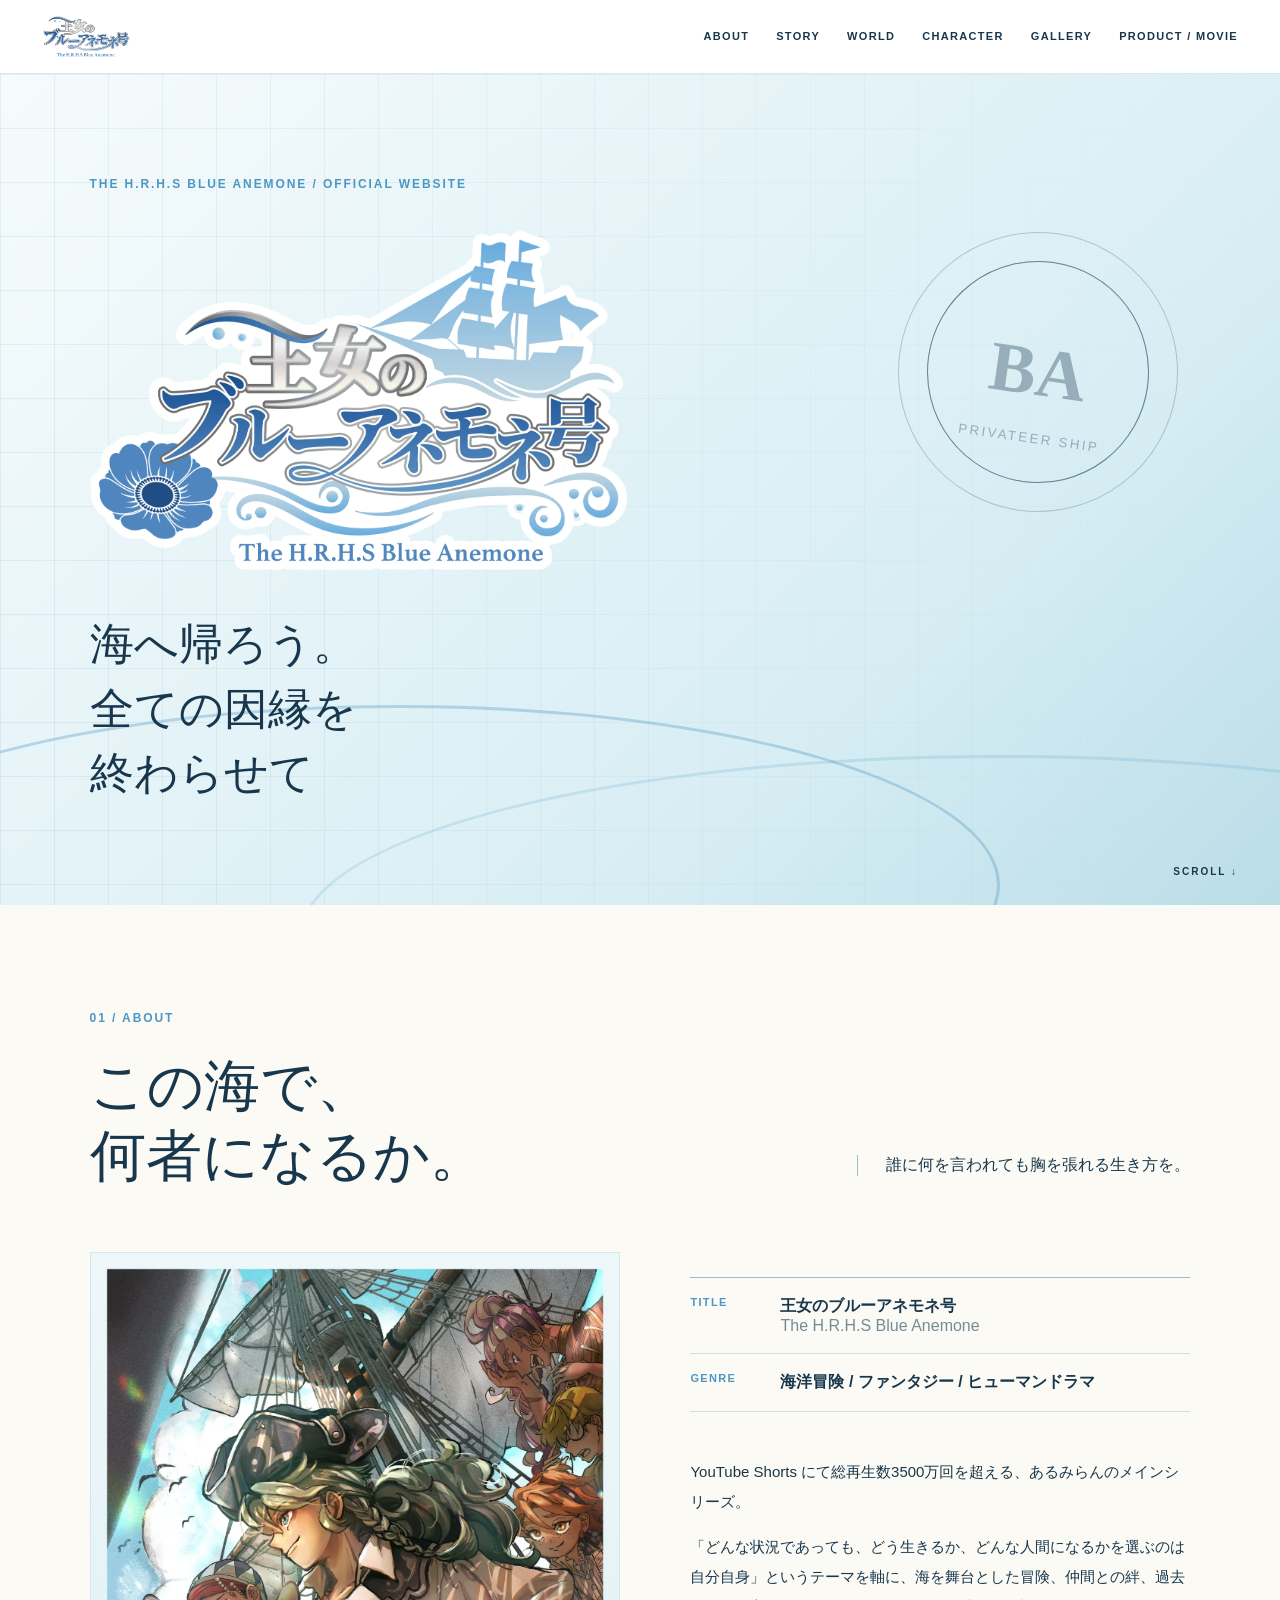
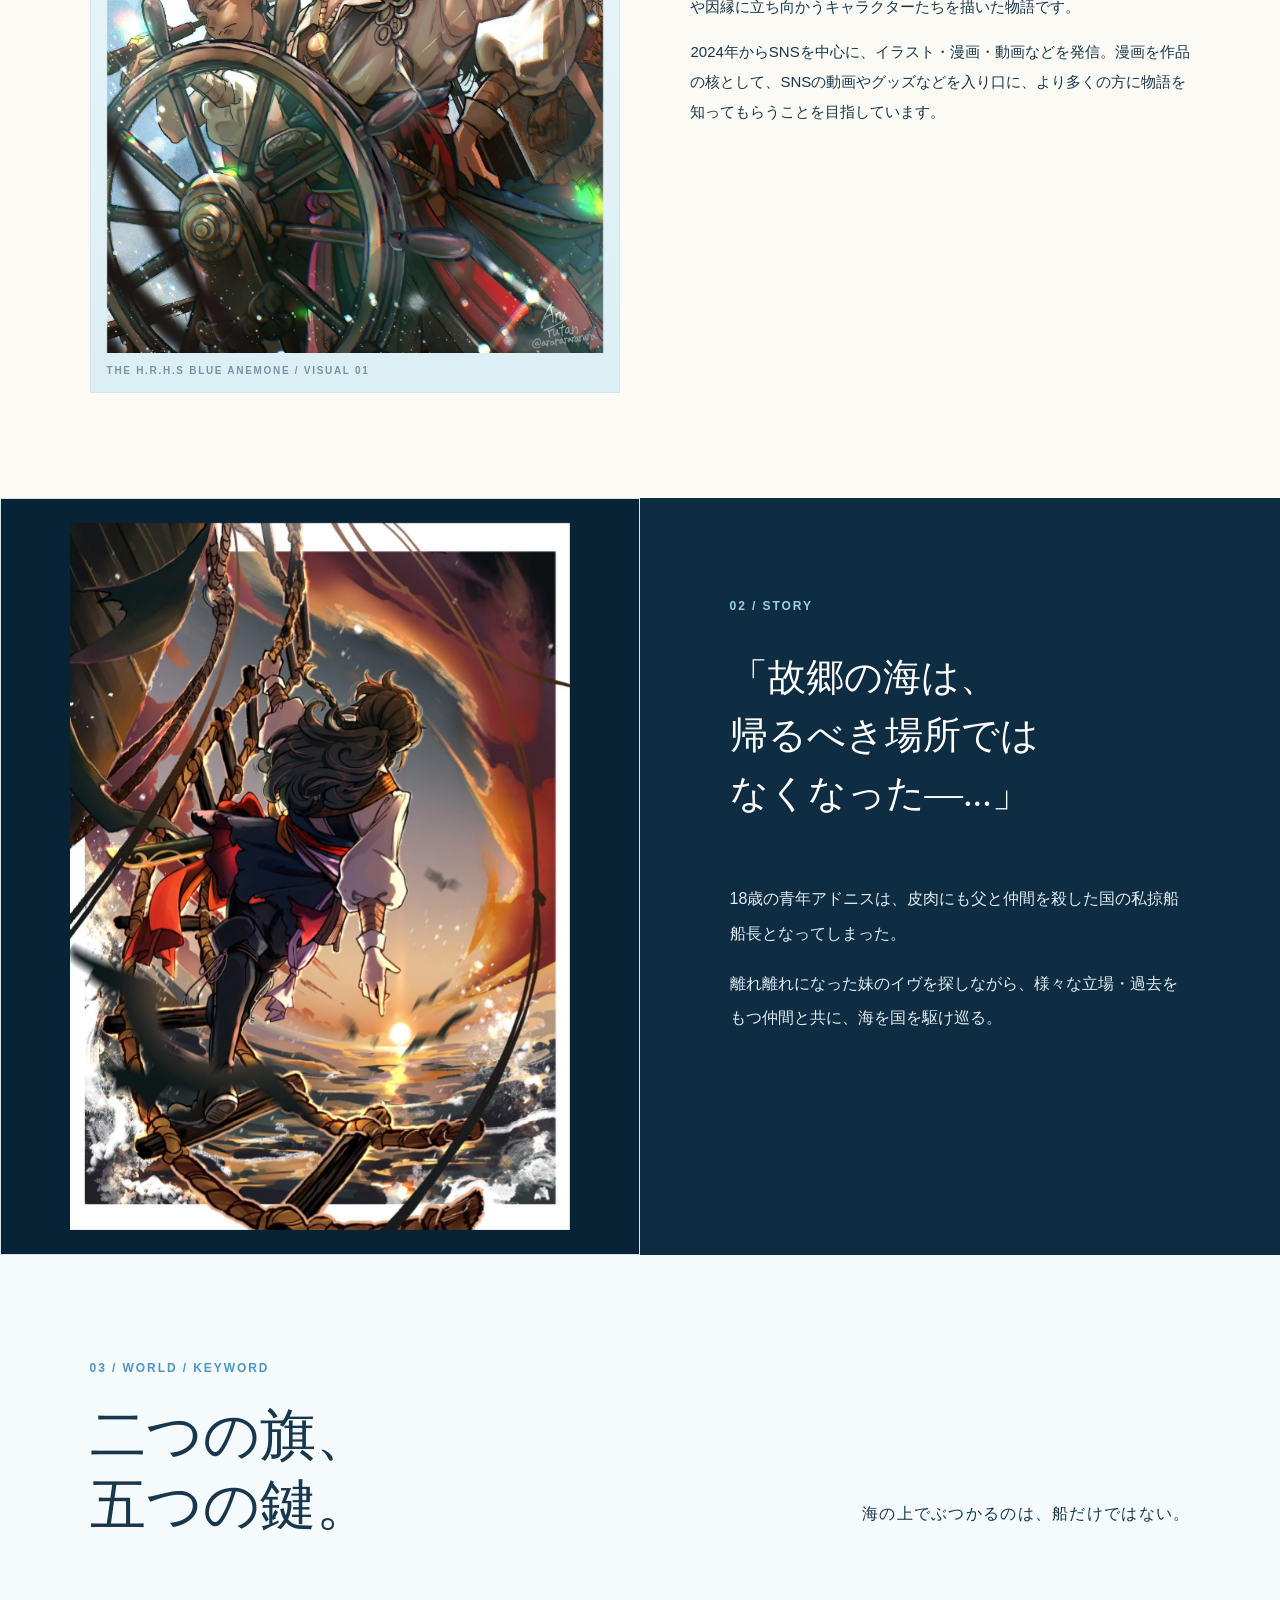
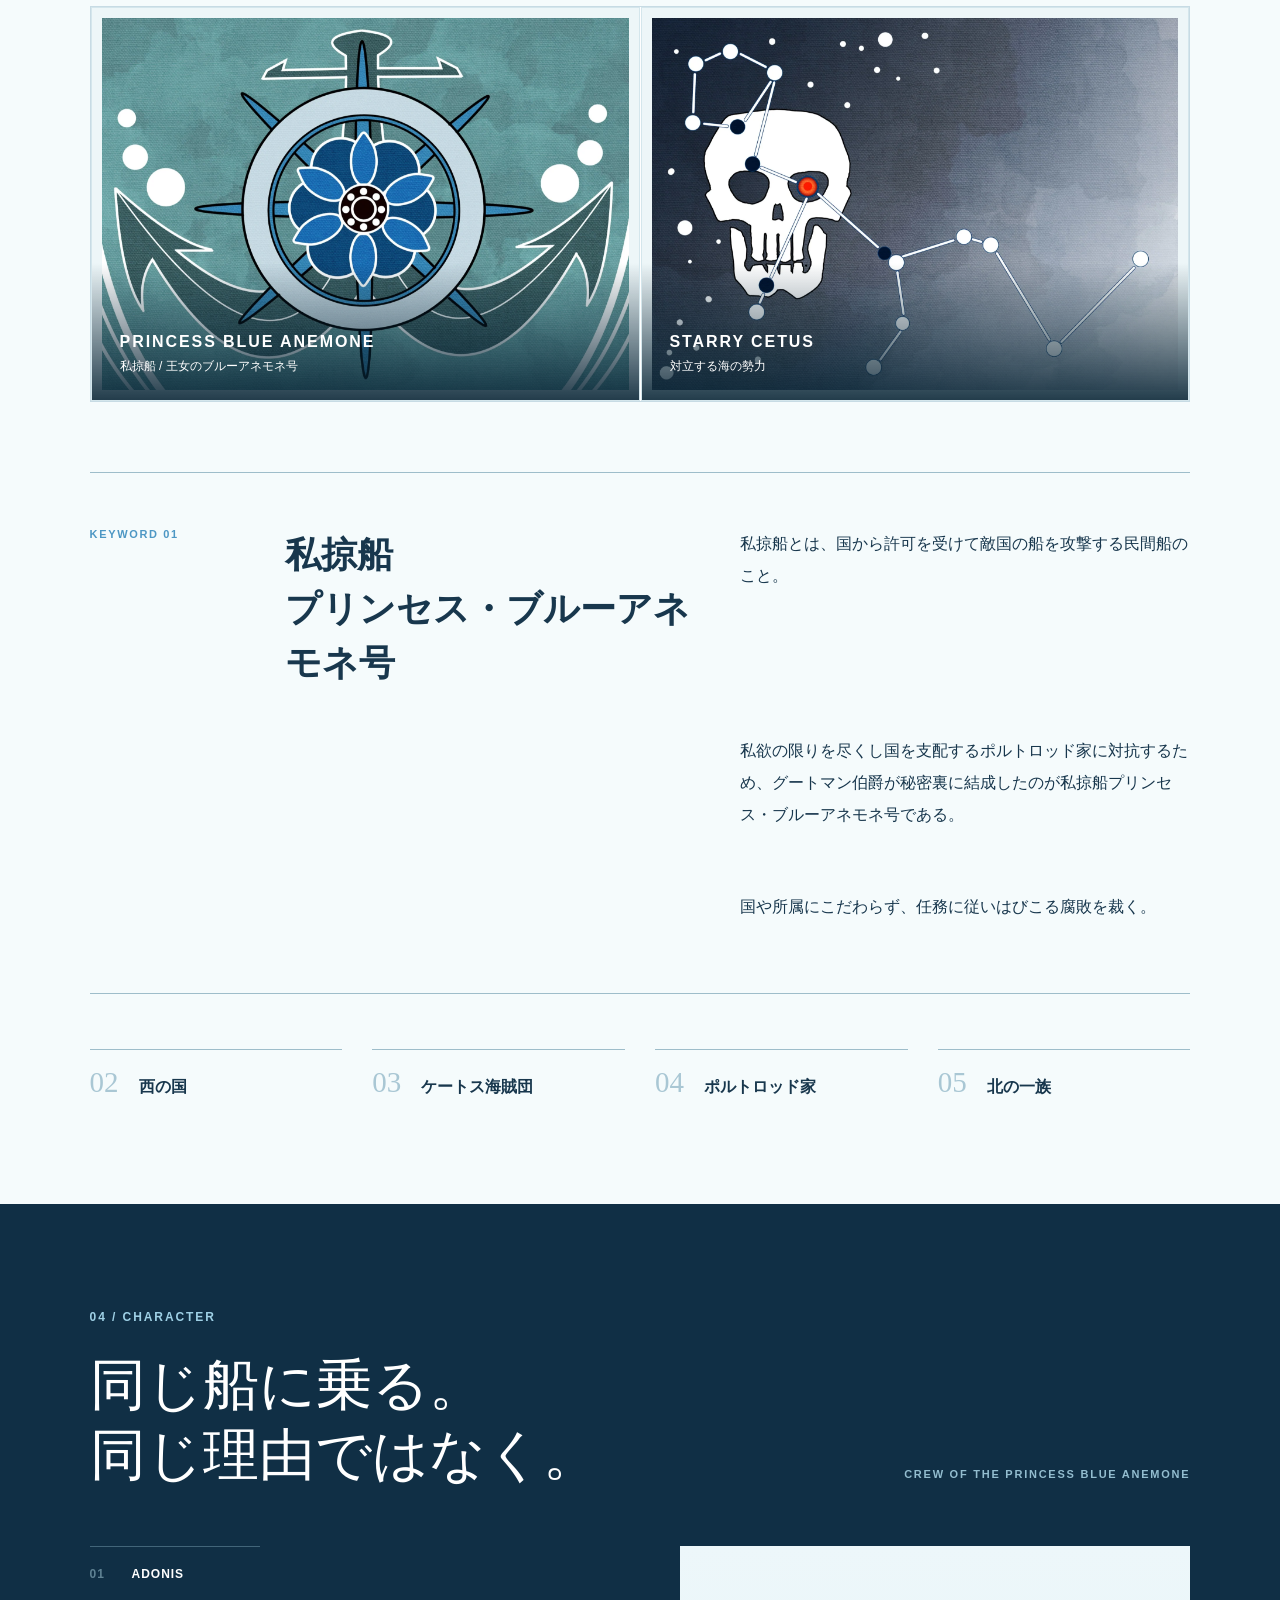
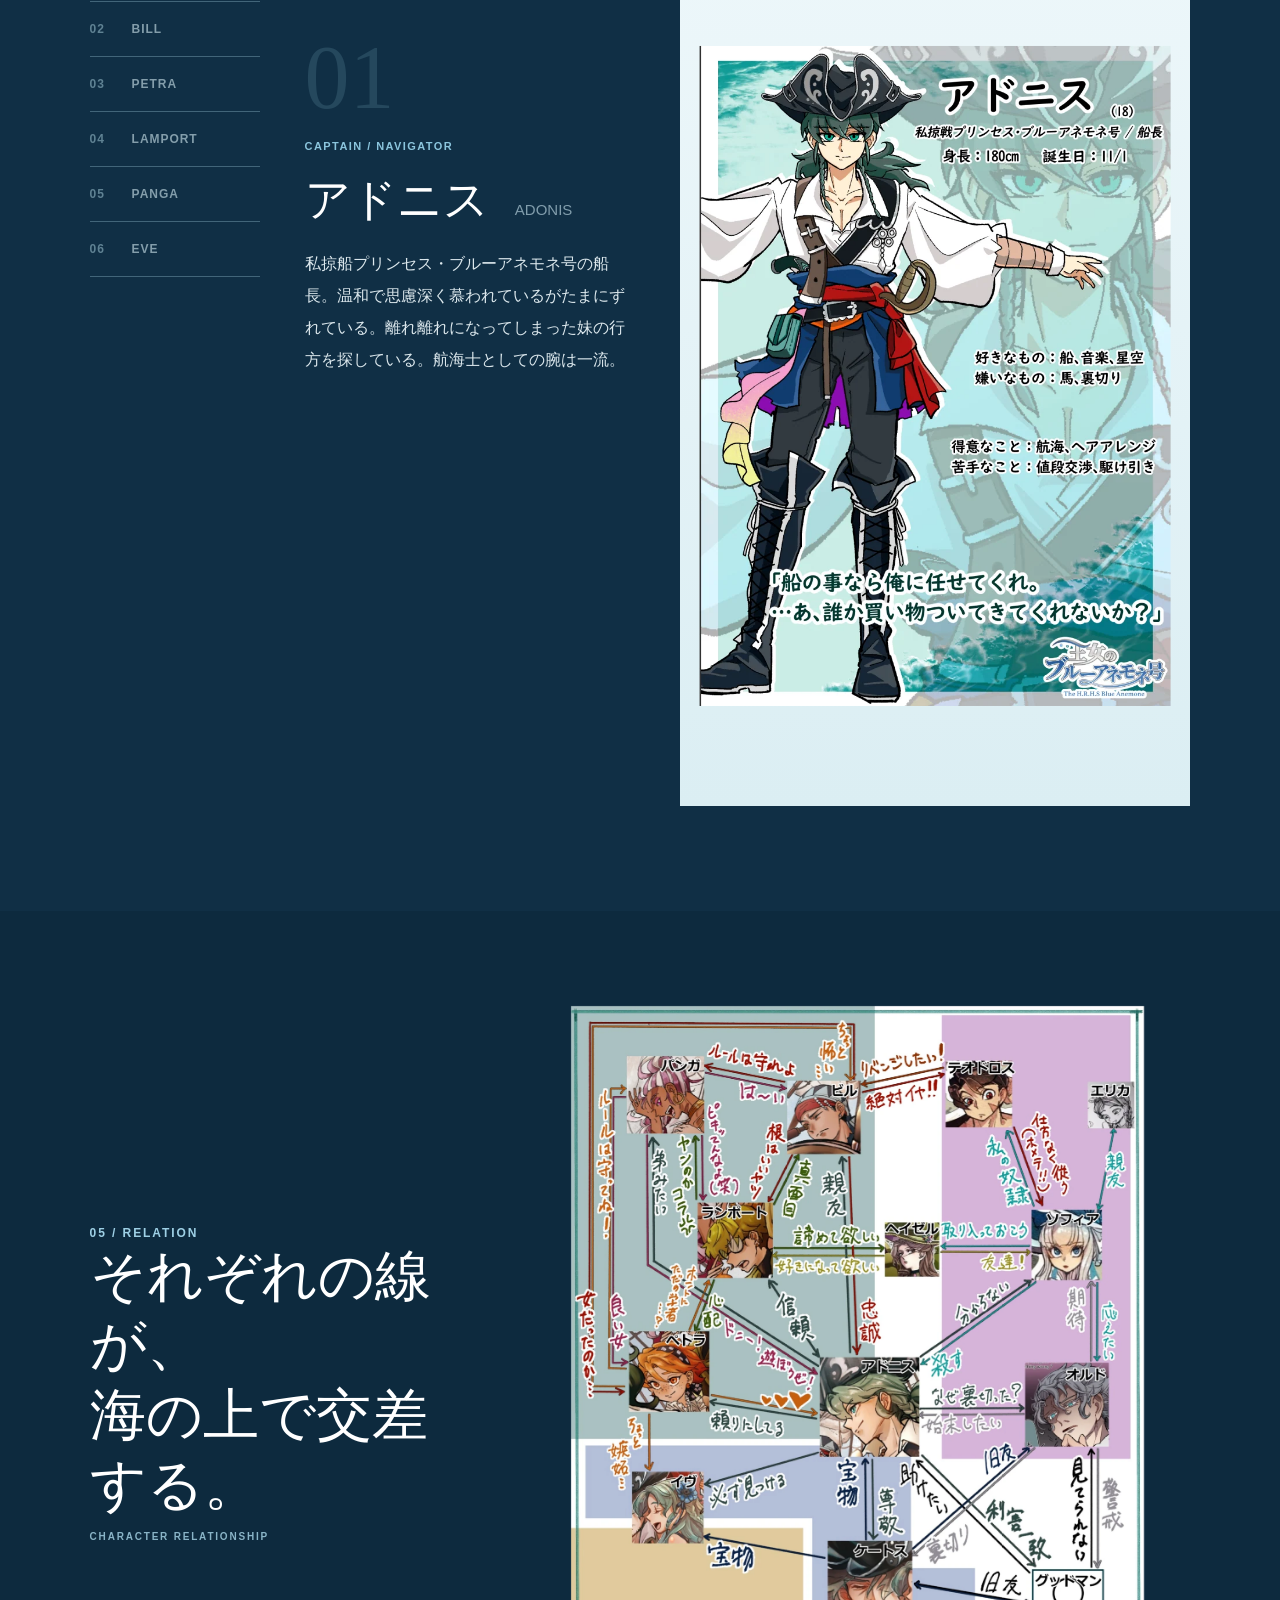
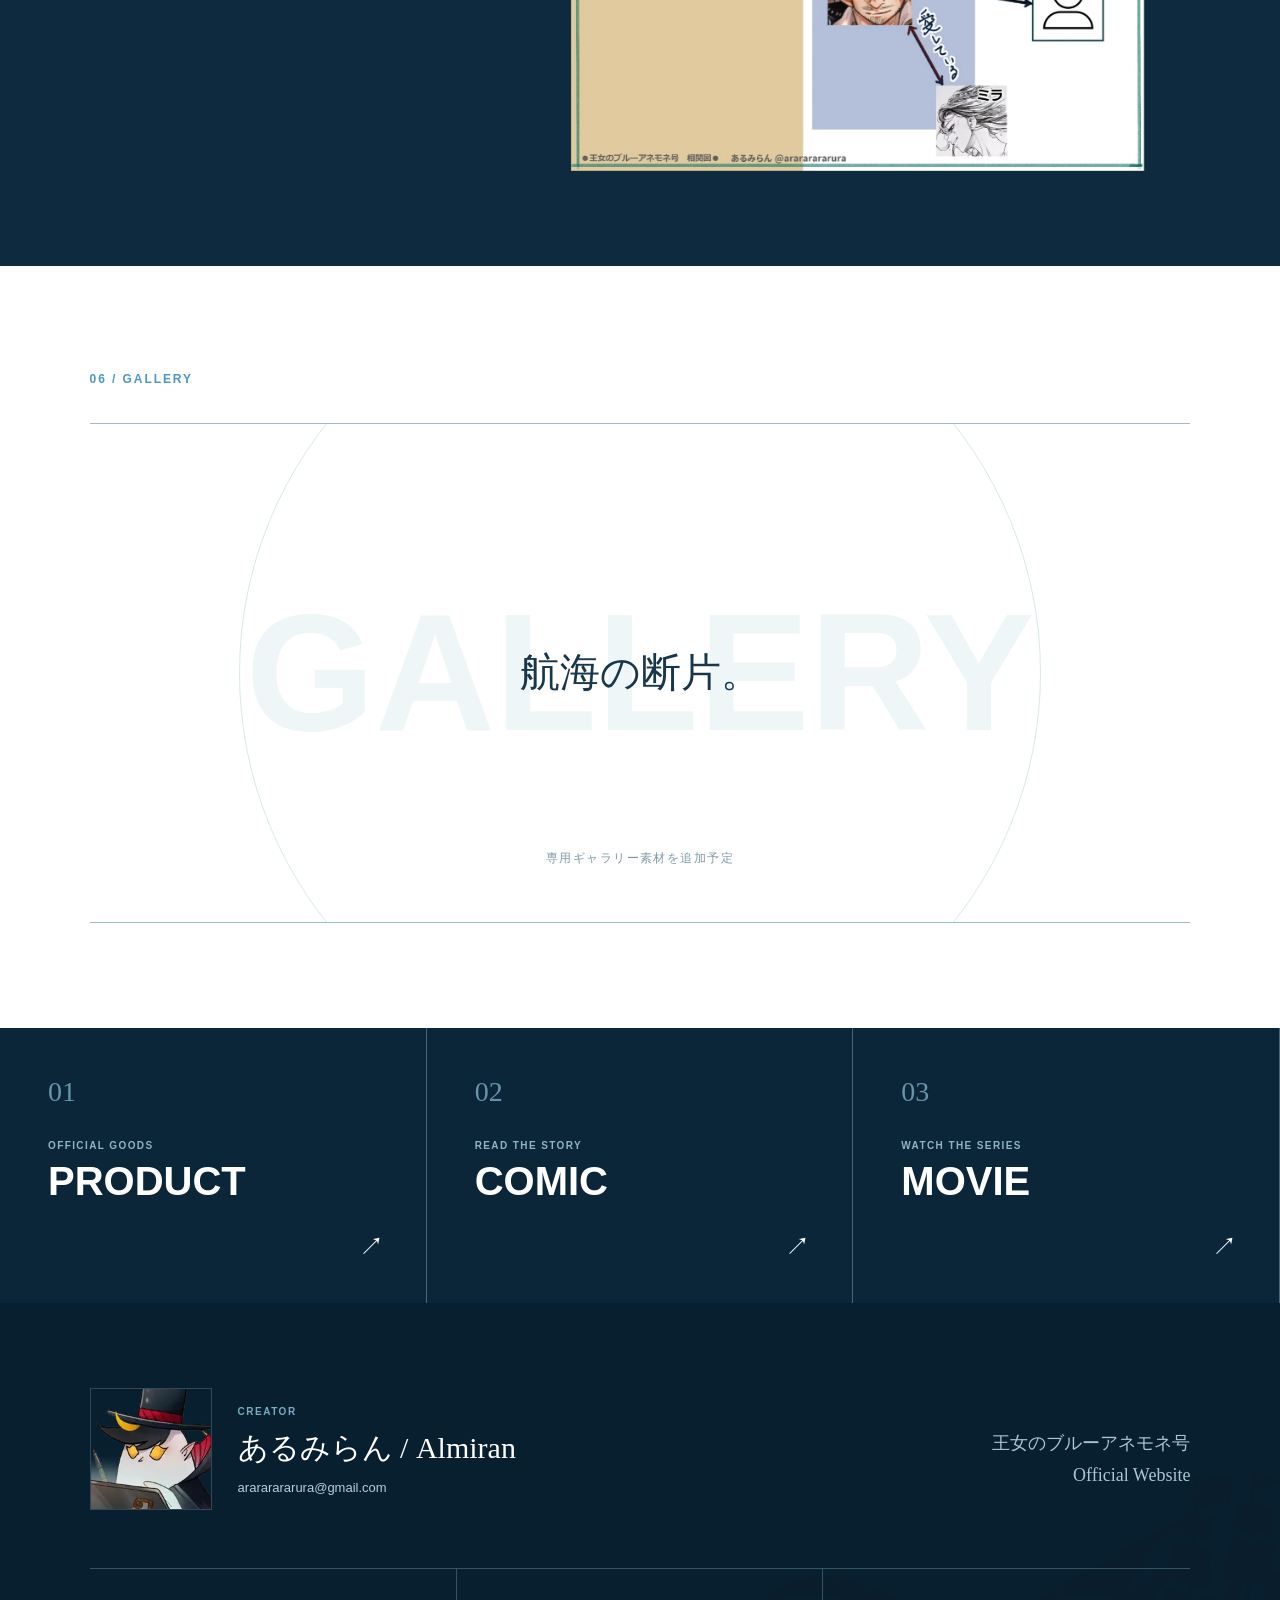
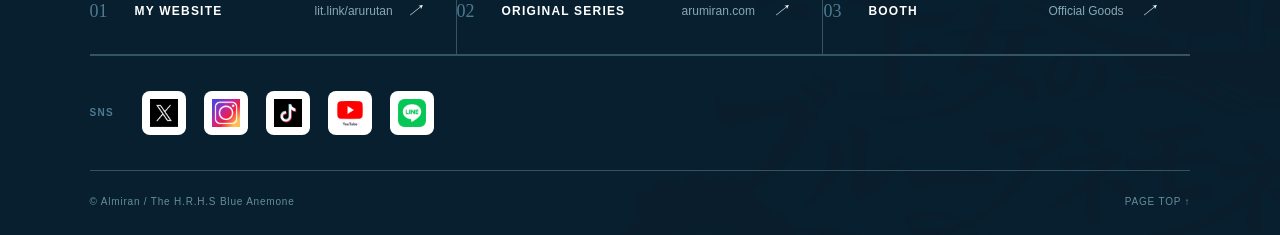
==== commit 91501bf4: "Update homepage copy and footer links" ====
--- a/index.html
+++ b/index.html
@@ -1,16 +1,15 @@
-<!doctype html><html lang="ja"><head><meta charset="utf-8"><meta name="viewport" content="width=device-width,initial-scale=1"><title>王女のブルーアネモネ号 Official Website</title><link rel="preload" as="image" href="assets/header-logo.webp" fetchpriority="high"><link rel="preload" as="image" href="assets/main-logo.webp" fetchpriority="high"><link rel="stylesheet" href="style.css"><link rel="stylesheet" href="responsive.css?v=11"></head>
+<!doctype html><html lang="ja"><head><meta charset="utf-8"><meta name="viewport" content="width=device-width,initial-scale=1"><title>王女のブルーアネモネ号 Official Website</title><link rel="preload" as="image" href="assets/header-logo.webp" fetchpriority="high"><link rel="preload" as="image" href="assets/main-logo.webp" fetchpriority="high"><link rel="stylesheet" href="style.css"><link rel="stylesheet" href="responsive.css?v=12"></head>
 <body>
-<header class="site-header"><a class="brand" href="#top"><img src="assets/header-logo.webp" alt="王女のブルーアネモネ号" width="2615" height="1290" fetchpriority="high" decoding="async"></a><nav><a href="#about">ABOUT</a><a href="#story">STORY</a><a href="#world">WORLD</a><a href="#character">CHARACTER</a><a href="#memory">MEMORY</a><a href="#gallery">GALLERY</a><a href="#product">PRODUCT</a><a href="#movie">MOVIE</a></nav></header>
+<header class="site-header"><a class="brand" href="#top"><img src="assets/header-logo.webp" alt="王女のブルーアネモネ号" width="2615" height="1290" fetchpriority="high" decoding="async"></a><nav><a href="#about">ABOUT</a><a href="#story">STORY</a><a href="#world">WORLD</a><a href="#character">CHARACTER</a><a href="#gallery">GALLERY</a><a href="#product">PRODUCT / MOVIE</a></nav></header>
 <main>
-<section id="top" class="hero"><div class="hero-grid"></div><div class="hero-wave wave-a"></div><div class="hero-wave wave-b"></div><div class="hero-copy"><p class="eyebrow">THE H.R.H.S BLUE ANEMONE / OFFICIAL WEBSITE</p><img class="hero-logo" src="assets/main-logo.webp" alt="王女のブルーアネモネ号" width="2990" height="1888" fetchpriority="high" decoding="async"><h1>故郷の海は、<br>帰るべき場所では<br>なくなった―...</h1><p class="hero-note">海へ帰ろう。全ての因縁終わらせて</p></div><div class="hero-seal" aria-hidden="true"><span>BA</span><small>PRIVATEER SHIP</small></div><div class="scroll">SCROLL ↓</div></section>
+<section id="top" class="hero"><div class="hero-grid"></div><div class="hero-wave wave-a"></div><div class="hero-wave wave-b"></div><div class="hero-copy"><p class="eyebrow">THE H.R.H.S BLUE ANEMONE / OFFICIAL WEBSITE</p><img class="hero-logo" src="assets/main-logo.webp" alt="王女のブルーアネモネ号" width="2990" height="1888" fetchpriority="high" decoding="async"><h1>海へ帰ろう。<br>全ての因縁を<br>終わらせて</h1></div><div class="hero-seal" aria-hidden="true"><span>BA</span><small>PRIVATEER SHIP</small></div><div class="scroll">SCROLL ↓</div></section>
 <section id="about" class="section about"><div class="section-index">01 / ABOUT</div><div class="about-head"><h2>この海で、<br>何者になるか。</h2><p>誰に何を言われても胸を張れる生き方を。</p></div><div class="about-layout"><figure><img src="assets/about.webp" alt="王女のブルーアネモネ号 イメージ" width="1308" height="1800" loading="lazy" decoding="async"><figcaption>THE H.R.H.S BLUE ANEMONE / VISUAL 01</figcaption></figure><div class="about-copy"><dl><dt>TITLE</dt><dd>王女のブルーアネモネ号<br><span>The H.R.H.S Blue Anemone</span></dd><dt>GENRE</dt><dd>海洋冒険 / ファンタジー / ヒューマンドラマ</dd></dl><p>YouTube Shorts にて総再生数3500万回を超える、あるみらんのメインシリーズ。</p><p>「どんな状況であっても、どう生きるか、どんな人間になるかを選ぶのは自分自身」というテーマを軸に、海を舞台とした冒険、仲間との絆、過去や因縁に立ち向かうキャラクターたちを描いた物語です。</p><p>2024年からSNSを中心に、イラスト・漫画・動画などを発信。漫画を作品の核として、SNSの動画やグッズなどを入り口に、より多くの方に物語を知ってもらうことを目指しています。</p></div></div></section>
-<section id="story" class="section story"><div class="story-image"><img src="assets/story.webp" alt="王女のブルーアネモネ号 ストーリービジュアル" width="1273" height="1800" loading="lazy" decoding="async"></div><div class="story-copy"><div class="section-index light">02 / STORY</div><blockquote>「故郷の海は、<br>帰るべき場所では<br>なくなった―...」</blockquote><p>18歳の青年アドニスは、皮肉にも父と仲間を殺した国の私掠船船長となってしまった。</p><p>離れ離れになった妹のイヴを探しながら、様々な立場・過去をもつ仲間と共に、海を国を駆け巡る。</p><div class="story-messages"><span>海へ帰ろう。全ての因縁終わらせて</span><span>誰に何を言われても胸を張れる生き方を</span><span>あの日々には戻れない</span></div></div></section>
+<section id="story" class="section story"><div class="story-image"><img src="assets/story.webp" alt="王女のブルーアネモネ号 ストーリービジュアル" width="1273" height="1800" loading="lazy" decoding="async"></div><div class="story-copy"><div class="section-index light">02 / STORY</div><blockquote>「故郷の海は、<br>帰るべき場所では<br>なくなった―...」</blockquote><p>18歳の青年アドニスは、皮肉にも父と仲間を殺した国の私掠船船長となってしまった。</p><p>離れ離れになった妹のイヴを探しながら、様々な立場・過去をもつ仲間と共に、海を国を駆け巡る。</p></div></section>
 <section id="world" class="section world"><div class="section-index">03 / WORLD / KEYWORD</div><div class="world-title"><h2>二つの旗、<br>五つの鍵。</h2><p>海の上でぶつかるのは、船だけではない。</p></div><div class="flags"><figure><img src="assets/flag-blue.webp" alt="プリンセス・ブルーアネモネ号の旗" width="1800" height="1272" loading="lazy" decoding="async"><figcaption><b>PRINCESS BLUE ANEMONE</b><span>私掠船 / 王女のブルーアネモネ号</span></figcaption></figure><figure><img src="assets/flag-cetus.webp" alt="スターリィセタスの旗" width="1800" height="1272" loading="lazy" decoding="async"><figcaption><b>STARRY CETUS</b><span>対立する海の勢力</span></figcaption></figure></div><article class="keyword-main"><div class="keyword-no">KEYWORD 01</div><h3>私掠船<br>プリンセス・ブルーアネモネ号</h3><p>私掠船とは、国から許可を受けて敵国の船を攻撃する民間船のこと。</p><p>私欲の限りを尽くし国を支配するポルトロッド家に対抗するため、グートマン伯爵が秘密裏に結成したのが私掠船プリンセス・ブルーアネモネ号である。</p><p>国や所属にこだわらず、任務に従いはびこる腐敗を裁く。</p></article><div class="keyword-list"><div><span>02</span><b>西の国</b></div><div><span>03</span><b>ケートス海賊団</b></div><div><span>04</span><b>ポルトロッド家</b></div><div><span>05</span><b>北の一族</b></div></div></section>
 <section id="character" class="section characters"><div class="section-index light">04 / CHARACTER</div><div class="character-heading"><h2>同じ船に乗る。<br>同じ理由ではなく。</h2><p>CREW OF THE PRINCESS BLUE ANEMONE</p></div><div class="character-stage"><div class="character-tabs" role="tablist"><button class="active" data-char="0"><span>01</span>ADONIS</button><button data-char="1"><span>02</span>BILL</button><button data-char="2"><span>03</span>PETRA</button><button data-char="3"><span>04</span>LAMPORT</button><button data-char="4"><span>05</span>PANGA</button><button data-char="5"><span>06</span>EVE</button></div><div class="character-text"><div class="char-no">01</div><p class="role">CAPTAIN / NAVIGATOR</p><h3>アドニス <small>ADONIS</small></h3><p class="desc">私掠船プリンセス・ブルーアネモネ号の船長。温和で思慮深く慕われているがたまにずれている。離れ離れになってしまった妹の行方を探している。航海士としての腕は一流。</p></div><div class="character-cards"><img class="active" src="assets/adonis.webp" alt="アドニス プロフィールカード" width="811" height="1137" loading="lazy" decoding="async"><img src="assets/bill.webp" alt="ビル プロフィールカード" width="811" height="1137" loading="lazy" decoding="async"><img src="assets/petra.webp" alt="ペトラ プロフィールカード" width="811" height="1137" loading="lazy" decoding="async"><img src="assets/lamport.webp" alt="ランポート プロフィールカード" width="811" height="1137" loading="lazy" decoding="async"><img src="assets/panga.webp" alt="パンガ プロフィールカード" width="811" height="1137" loading="lazy" decoding="async"><img src="assets/eve.webp" alt="イヴ プロフィールカード" width="811" height="1137" loading="lazy" decoding="async"></div></div></section>
-<section id="memory" class="section memory"><div class="memory-lead"><div class="section-index">05 / MEMORY</div><h2>過去は、<br>海の底に沈まない。</h2></div><div class="memory-list"><article><span>MEMORY 01</span><h3>ケートス海賊団の処刑</h3><p>現在へ連なる喪失と選択の原点。</p></article><article><span>MEMORY 02</span><h3>ソフィアとの因縁</h3><p>敵味方だけでは語れない、過去から伸び続ける縁。</p></article></div></section>
-<section class="relation"><div class="relation-copy"><div class="section-index light">06 / RELATION</div><h2>それぞれの線が、<br>海の上で交差する。</h2><p>CHARACTER RELATIONSHIP</p></div><img src="assets/relation.webp" alt="王女のブルーアネモネ号 相関図" width="1349" height="1800" loading="lazy" decoding="async"></section>
-<section id="gallery" class="section gallery"><div class="section-index">07 / GALLERY</div><div class="gallery-empty"><div class="gallery-word">GALLERY</div><p>航海の断片。</p><span>専用ギャラリー素材を追加予定</span></div></section>
+<section class="relation"><div class="relation-copy"><div class="section-index light">05 / RELATION</div><h2>それぞれの線が、<br>海の上で交差する。</h2><p>CHARACTER RELATIONSHIP</p></div><img src="assets/relation.webp" alt="王女のブルーアネモネ号 相関図" width="1349" height="1800" loading="lazy" decoding="async"></section>
+<section id="gallery" class="section gallery"><div class="section-index">06 / GALLERY</div><div class="gallery-empty"><div class="gallery-word">GALLERY</div><p>航海の断片。</p><span>専用ギャラリー素材を追加予定</span></div></section>
 <section id="product" class="portals"><a href="https://aru-rutan.booth.pm/" target="_blank" rel="noopener"><span>01</span><small>OFFICIAL GOODS</small><b>PRODUCT</b><i>↗</i></a><a href="#"><span>02</span><small>READ THE STORY</small><b>COMIC</b><i>↗</i></a><a id="movie" href="https://youtube.com/playlist?list=PL7vGDFSIdqcCWFHSTTX7_EQet-5BRoSVh&si=fsrJKf89MZkEYQkq" target="_blank" rel="noopener"><span>03</span><small>WATCH THE SERIES</small><b>MOVIE</b><i>↗</i></a></section>
 </main>
-<footer class="footer"><img class="footer-logo" src="assets/footer-logo.webp" alt="王女のブルーアネモネ号" width="2891" height="1788" loading="lazy" decoding="async"><div class="footer-top"><div class="creator"><img src="assets/almiran.webp" alt="あるみらん" width="180" height="180" loading="lazy" decoding="async"><div><span>CREATOR</span><h2>あるみらん / Almiran</h2><a href="mailto:arararararura@gmail.com">arararararura@gmail.com</a></div></div><p class="creator-copy">王女のブルーアネモネ号<br>Official Website</p></div><div class="footer-links"><a href="https://lit.link/arurutan" target="_blank"><span>01</span><b>MY WEBSITE</b><em>lit.link/arurutan</em><i>↗</i></a><a href="https://www.arumiran.com/" target="_blank"><span>02</span><b>ORIGINAL SERIES</b><em>arumiran.com</em><i>↗</i></a><a href="https://aru-rutan.booth.pm/" target="_blank" rel="noopener"><span>03</span><b>BOOTH</b><em>Official Goods</em><i>↗</i></a><a href="https://lin.ee/MexFZj4" target="_blank" rel="noopener"><span>04</span><b>OFFICIAL LINE</b><em>LINE</em><i>↗</i></a></div><div class="social"><span>SNS</span><a href="https://x.com/arararararura" target="_blank">X</a><a href="https://www.instagram.com/arararararura" target="_blank">INSTAGRAM</a><a href="https://www.tiktok.com/@arumiran" target="_blank">TIKTOK</a><a href="https://youtube.com/@arumiran" target="_blank">YOUTUBE</a><a href="https://lin.ee/MexFZj4" target="_blank">LINE</a></div><div class="footer-bottom"><span>© Almiran / The H.R.H.S Blue Anemone</span><a href="#top">PAGE TOP ↑</a></div></footer>
+<footer class="footer"><img class="footer-logo" src="assets/footer-logo.webp" alt="王女のブルーアネモネ号" width="2891" height="1788" loading="lazy" decoding="async"><div class="footer-top"><div class="creator"><img src="assets/almiran.webp" alt="あるみらん" width="180" height="180" loading="lazy" decoding="async"><div><span>CREATOR</span><h2>あるみらん / Almiran</h2><a href="mailto:arararararura@gmail.com">arararararura@gmail.com</a></div></div><p class="creator-copy">王女のブルーアネモネ号<br>Official Website</p></div><div class="footer-links"><a href="https://lit.link/arurutan" target="_blank" rel="noopener"><span>01</span><b>MY WEBSITE</b><em>lit.link/arurutan</em><i>↗</i></a><a href="https://www.arumiran.com/" target="_blank" rel="noopener"><span>02</span><b>ORIGINAL SERIES</b><em>arumiran.com</em><i>↗</i></a><a href="https://aru-rutan.booth.pm/" target="_blank" rel="noopener"><span>03</span><b>BOOTH</b><em>Official Goods</em><i>↗</i></a></div><div class="social"><span>SNS</span><a href="https://x.com/arararararura" target="_blank" rel="noopener" aria-label="X"><img src="assets/social-x.jpg" alt="X" width="160" height="160" loading="lazy" decoding="async"></a><a href="https://www.instagram.com/arararararura" target="_blank" rel="noopener" aria-label="Instagram"><img src="assets/social-instagram.jpg" alt="Instagram" width="160" height="160" loading="lazy" decoding="async"></a><a href="https://www.tiktok.com/@arumiran" target="_blank" rel="noopener" aria-label="TikTok"><img src="assets/social-tiktok.png" alt="TikTok" width="160" height="160" loading="lazy" decoding="async"></a><a href="https://youtube.com/@arumiran" target="_blank" rel="noopener" aria-label="YouTube"><img src="assets/social-youtube.jpg" alt="YouTube" width="160" height="160" loading="lazy" decoding="async"></a><a href="https://lin.ee/MexFZj4" target="_blank" rel="noopener" aria-label="LINE"><img src="assets/social-line.png" alt="LINE" width="160" height="160" loading="lazy" decoding="async"></a></div><div class="footer-bottom"><span>© Almiran / The H.R.H.S Blue Anemone</span><a href="#top">PAGE TOP ↑</a></div></footer>
 <script src="script.js"></script></body></html>
--- a/responsive.css
+++ b/responsive.css
@@ -1,3 +1,5 @@
 html,body{width:100%;max-width:100%;overflow-x:hidden}html{scroll-padding-top:74px}main,.section,.site-header,.footer{max-width:100%}.about-layout,.story,.flags,.character-stage,.memory,.relation,.portals,.footer-links{min-width:0}.about-layout>*,.story>*,.flags>*,.character-stage>*,.memory>*,.relation>*,.portals>*,.footer-links>*{min-width:0}img{max-width:100%;height:auto}.about figure,.story-image,.flags figure,.relation{overflow:hidden}.about figure img{width:auto;height:auto;max-width:100%;max-height:716px;margin:0 auto}.story-image img{width:auto;height:auto;min-height:0;max-width:100%;max-height:707px;margin:auto}.flags img{width:auto;height:auto;max-width:100%;max-height:566px;margin:auto;aspect-ratio:auto}.relation img{width:auto;height:auto;max-width:100%;max-height:min(867px,85vh);margin:auto}.character-stage{grid-template-columns:minmax(120px,170px) minmax(240px,330px) minmax(320px,560px);justify-content:space-between}.character-cards{min-width:0;min-height:700px}.character-cards img{inset:auto;left:50%;top:50%;width:auto;height:auto;max-width:calc(100% - 40px);max-height:calc(100% - 40px);object-fit:contain;transform:translate(-50%,-50%) translateX(15px)}.character-cards img.active{transform:translate(-50%,-50%)}body{padding-top:74px}.site-header{position:fixed;left:0;right:0}.brand{flex:0 0 auto}.site-header nav{min-width:0;overflow-x:auto;overflow-y:hidden;white-space:nowrap;scrollbar-width:none}.site-header nav::-webkit-scrollbar{display:none}.site-header nav a{flex:0 0 auto}.eyebrow,.section-index,.hero-note,.story-messages span,.world-title p,.character-heading p,.role,.portals small,.portals b,.footer-links b,.footer-links em,.creator a,.footer-bottom{overflow-wrap:anywhere}.gallery-word{letter-spacing:0}.footer-links a{grid-template-columns:45px minmax(120px,180px) minmax(0,1fr) 25px}.footer-links b,.footer-links em{min-width:0}.hero-logo,.brand img,.footer-logo{object-fit:contain}@media(max-width:1200px){.site-header{padding:0 24px}.site-header nav{gap:16px;font-size:10px}.section{padding-left:5vw;padding-right:5vw}.hero-copy{left:6vw;width:min(650px,58vw)}.hero-logo{width:min(560px,54vw)}.hero-seal{right:4vw;width:220px;height:220px}.about-layout{grid-template-columns:minmax(0,1fr) minmax(320px,.85fr);gap:42px}.story{grid-template-columns:minmax(0,1fr) minmax(360px,.9fr)}.character-stage{grid-template-columns:130px 280px minmax(320px,480px);gap:28px;min-height:700px}.character-cards{min-height:700px}.relation{grid-template-columns:300px minmax(0,1fr);gap:35px}}@media(max-width:900px){html{scroll-padding-top:64px}body{padding-top:64px}.site-header{height:64px;padding:0 18px;gap:16px}.brand{width:135px}.brand img{height:38px}.site-header nav{display:flex;gap:18px;font-size:10px;padding:23px 0}.hero{height:auto;min-height:calc(100svh - 64px);padding:90px 6vw 100px}.hero-copy{position:relative;left:auto;top:auto;width:100%}.hero-logo{width:min(620px,92vw);margin:30px 0 34px}.scroll{right:20px}.section{padding:72px 6vw}.about-layout,.story,.memory,.relation{grid-template-columns:1fr}.about figure{padding:10px}.about figure img{width:auto;height:auto;max-width:100%;max-height:none;margin:auto}.story-image{padding:14px}.story-image img{width:auto;height:auto;min-height:0;max-width:100%;max-height:none;margin:auto}.story-copy{padding:72px 6vw}.flags{grid-template-columns:1fr}.flags img{width:auto;height:auto;max-width:100%;max-height:none;margin:auto;aspect-ratio:auto}.keyword-main{grid-template-columns:1fr;gap:20px}.keyword-main p{grid-column:1}.keyword-list{grid-template-columns:1fr 1fr}.character-stage{grid-template-columns:1fr;min-height:0;gap:26px}.character-tabs{grid-template-columns:repeat(3,minmax(0,1fr))}.character-text{padding-top:0}.character-cards{min-height:620px;aspect-ratio:auto;padding:12px}.character-cards img{left:50%;top:50%;width:auto;height:auto;max-width:calc(100% - 24px);max-height:calc(100% - 24px);transform:translate(-50%,-50%) translateX(15px)}.character-cards img.active{transform:translate(-50%,-50%)}.memory-lead{padding:72px 0 45px}.memory-list{padding:25px 0 65px}.relation{padding:72px 6vw}.relation img{width:auto;height:auto;max-width:100%;max-height:none;margin:auto}.portals{grid-template-columns:1fr}.footer{padding-left:6vw;padding-right:6vw}.footer-links{grid-template-columns:1fr}}@media(max-width:600px){.site-header{padding:0 14px;gap:12px}.brand{width:112px}.brand img{height:34px}.site-header nav{gap:14px;font-size:10px}.section{padding:58px 20px}.hero{padding-left:20px;padding-right:20px}.hero h1{font-size:clamp(28px,9vw,42px)}.hero-note{font-size:13px}.about-head h2,.world-title h2,.character-heading h2,.memory h2,.relation h2{font-size:clamp(36px,11vw,52px)}.about-head p{margin-top:24px;padding-left:18px}.about-layout{gap:28px}.story-copy{padding:58px 20px}.story blockquote{font-size:clamp(29px,8.5vw,40px);margin-bottom:38px}.keyword-list{grid-template-columns:1fr}.keyword-main h3{font-size:30px}.character-tabs{grid-template-columns:1fr 1fr}.character-tabs button{font-size:11px}.character-text h3{font-size:36px}.char-no{font-size:70px}.character-cards{min-height:520px}.relation{padding:58px 20px}.gallery-empty{height:360px}.gallery-empty p{font-size:32px}.portals a{min-height:220px;padding:34px 24px}.portals b{font-size:34px}.footer{padding:62px 20px 24px}.creator{align-items:flex-start}.creator>img{width:88px;height:88px}.creator h2{font-size:24px}.footer-links a{grid-template-columns:34px minmax(0,1fr) 24px;gap:8px;min-height:76px}.footer-links em{display:none}.social{gap:16px}.footer-bottom{gap:20px;font-size:9px}.footer-logo{width:520px;right:-220px;bottom:-60px}}
 
 .hero{height:auto;min-height:max(680px,calc(100svh - 74px));padding:clamp(72px,10vh,128px) 7vw 100px;display:flex;align-items:center}.hero-copy{position:relative;left:auto;top:auto;z-index:1}.hero h1,.story blockquote{word-break:normal;line-break:strict;overflow-wrap:anywhere}.story-copy,.about-copy{word-break:normal;line-break:strict;overflow-wrap:anywhere}.story-copy>p,.about-copy p{max-width:100%;overflow-wrap:anywhere}.story-copy{min-width:0;overflow:hidden}.story{grid-template-columns:minmax(0,1fr) minmax(320px,1fr)}@media(max-width:900px){.hero{min-height:calc(100svh - 64px);padding-top:72px;padding-bottom:86px;align-items:flex-start}.hero h1{line-height:1.38}.story-copy{overflow:visible}.story{grid-template-columns:1fr}}@media(max-width:600px){.hero h1{font-size:clamp(28px,8vw,38px);line-height:1.42}.story-copy>p{font-size:15px;line-height:2}.story blockquote{line-height:1.42}}
+
+.footer-links{grid-template-columns:repeat(3,minmax(0,1fr))}.footer-links a,.footer-links a:nth-child(odd),.footer-links a:nth-child(even){border-right:1px solid #345363;padding-left:0;padding-right:24px}.footer-links a:last-child{border-right:0}.social{align-items:center;gap:18px}.social a{width:44px;height:44px;display:grid;place-items:center;background:#fff;border:1px solid rgba(255,255,255,.22);border-radius:8px;overflow:hidden;transition:.2s ease}.social a:hover{transform:translateY(-2px);border-color:#9ed0e5}.social a img{width:100%;height:100%;object-fit:contain;padding:7px}@media(max-width:900px){.footer-links{grid-template-columns:1fr}.footer-links a,.footer-links a:nth-child(odd),.footer-links a:nth-child(even){border-right:0;padding-right:0}.social{gap:14px}.social a{width:42px;height:42px}}@media(max-width:600px){.social a{width:40px;height:40px}.social a img{padding:6px}}
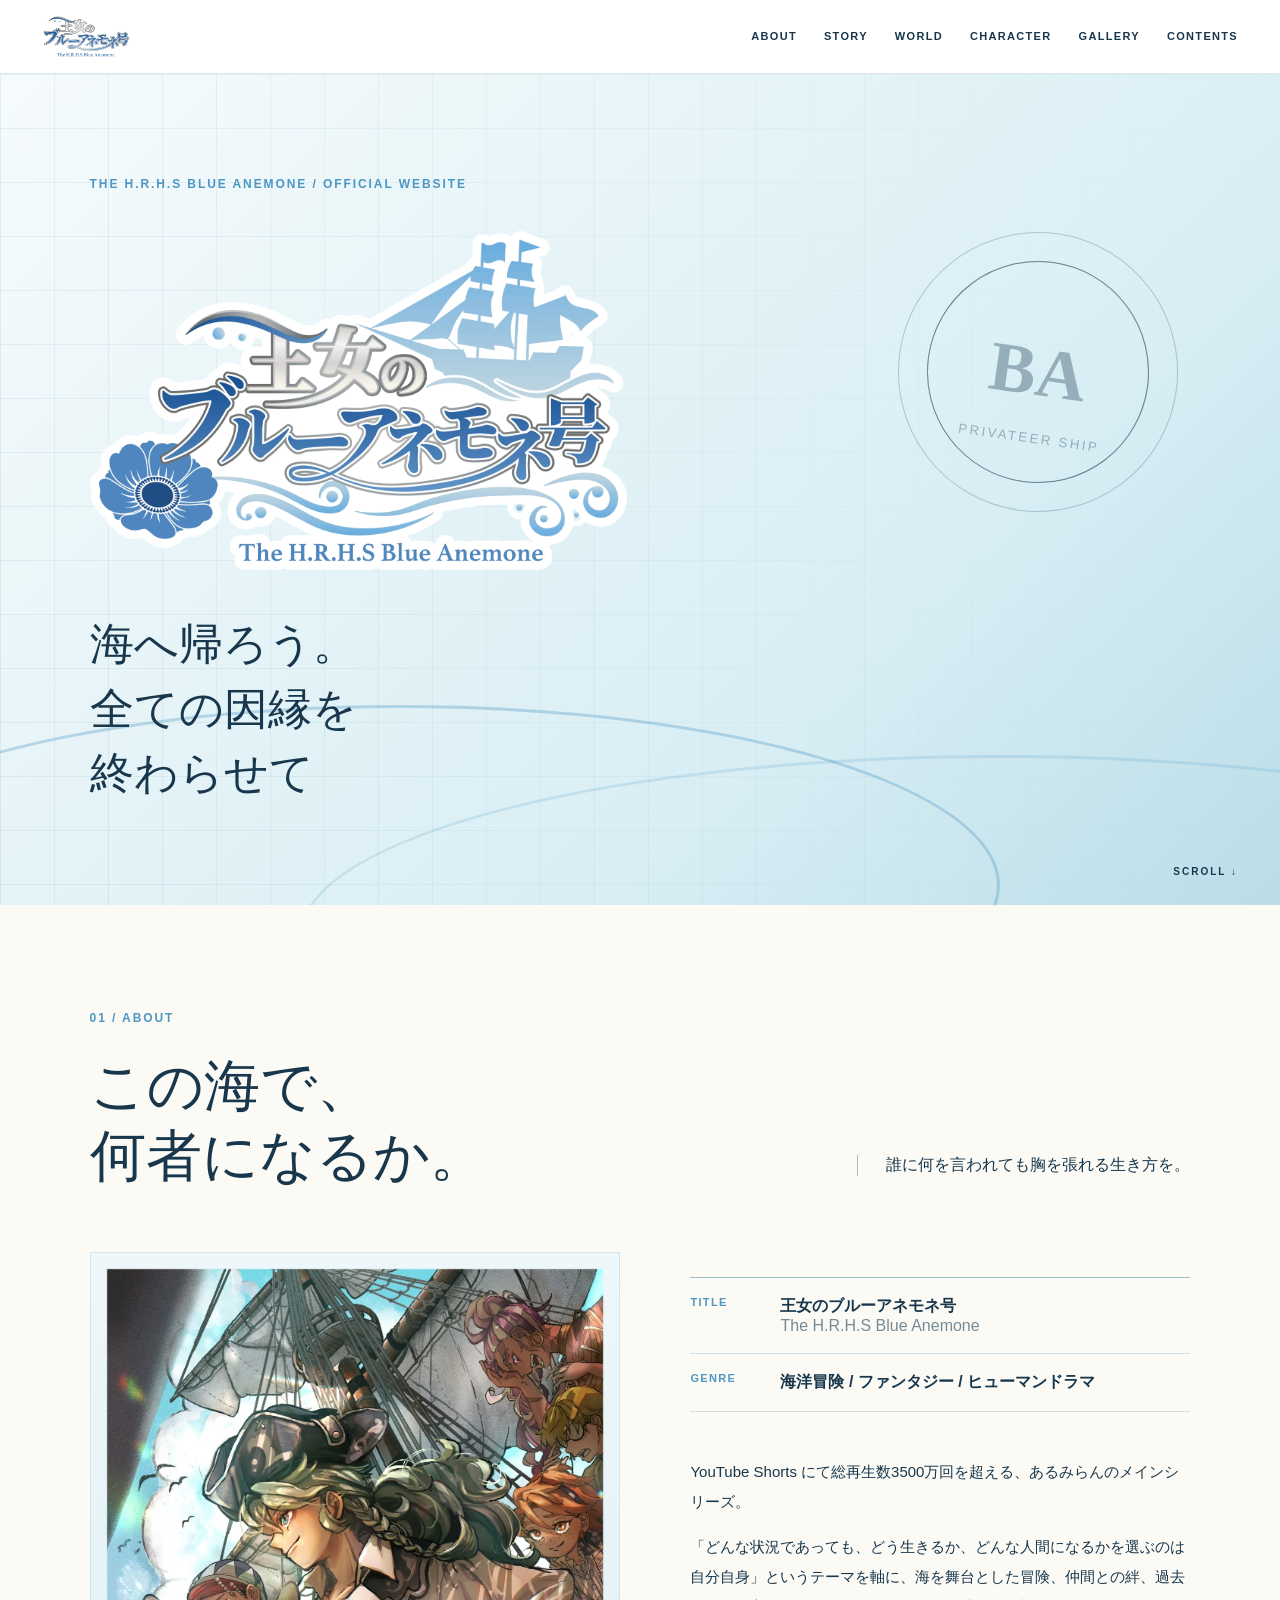
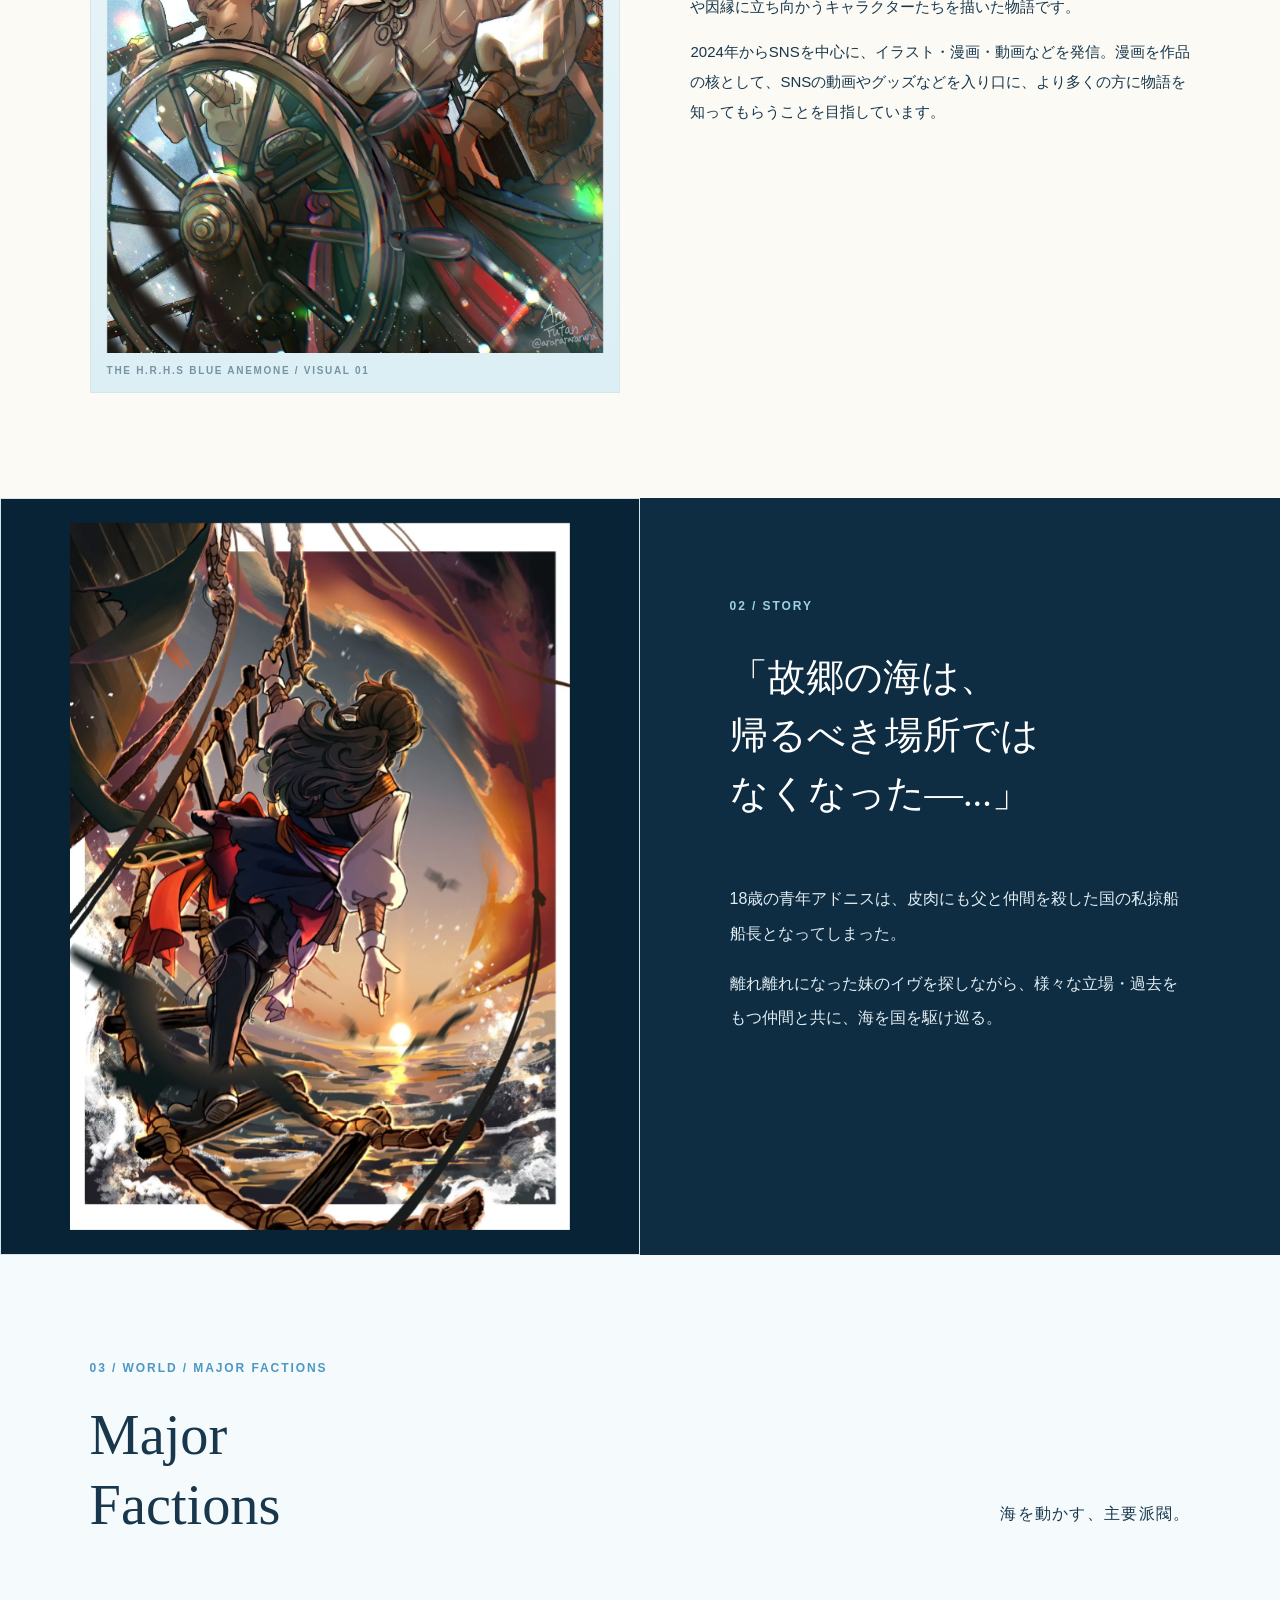
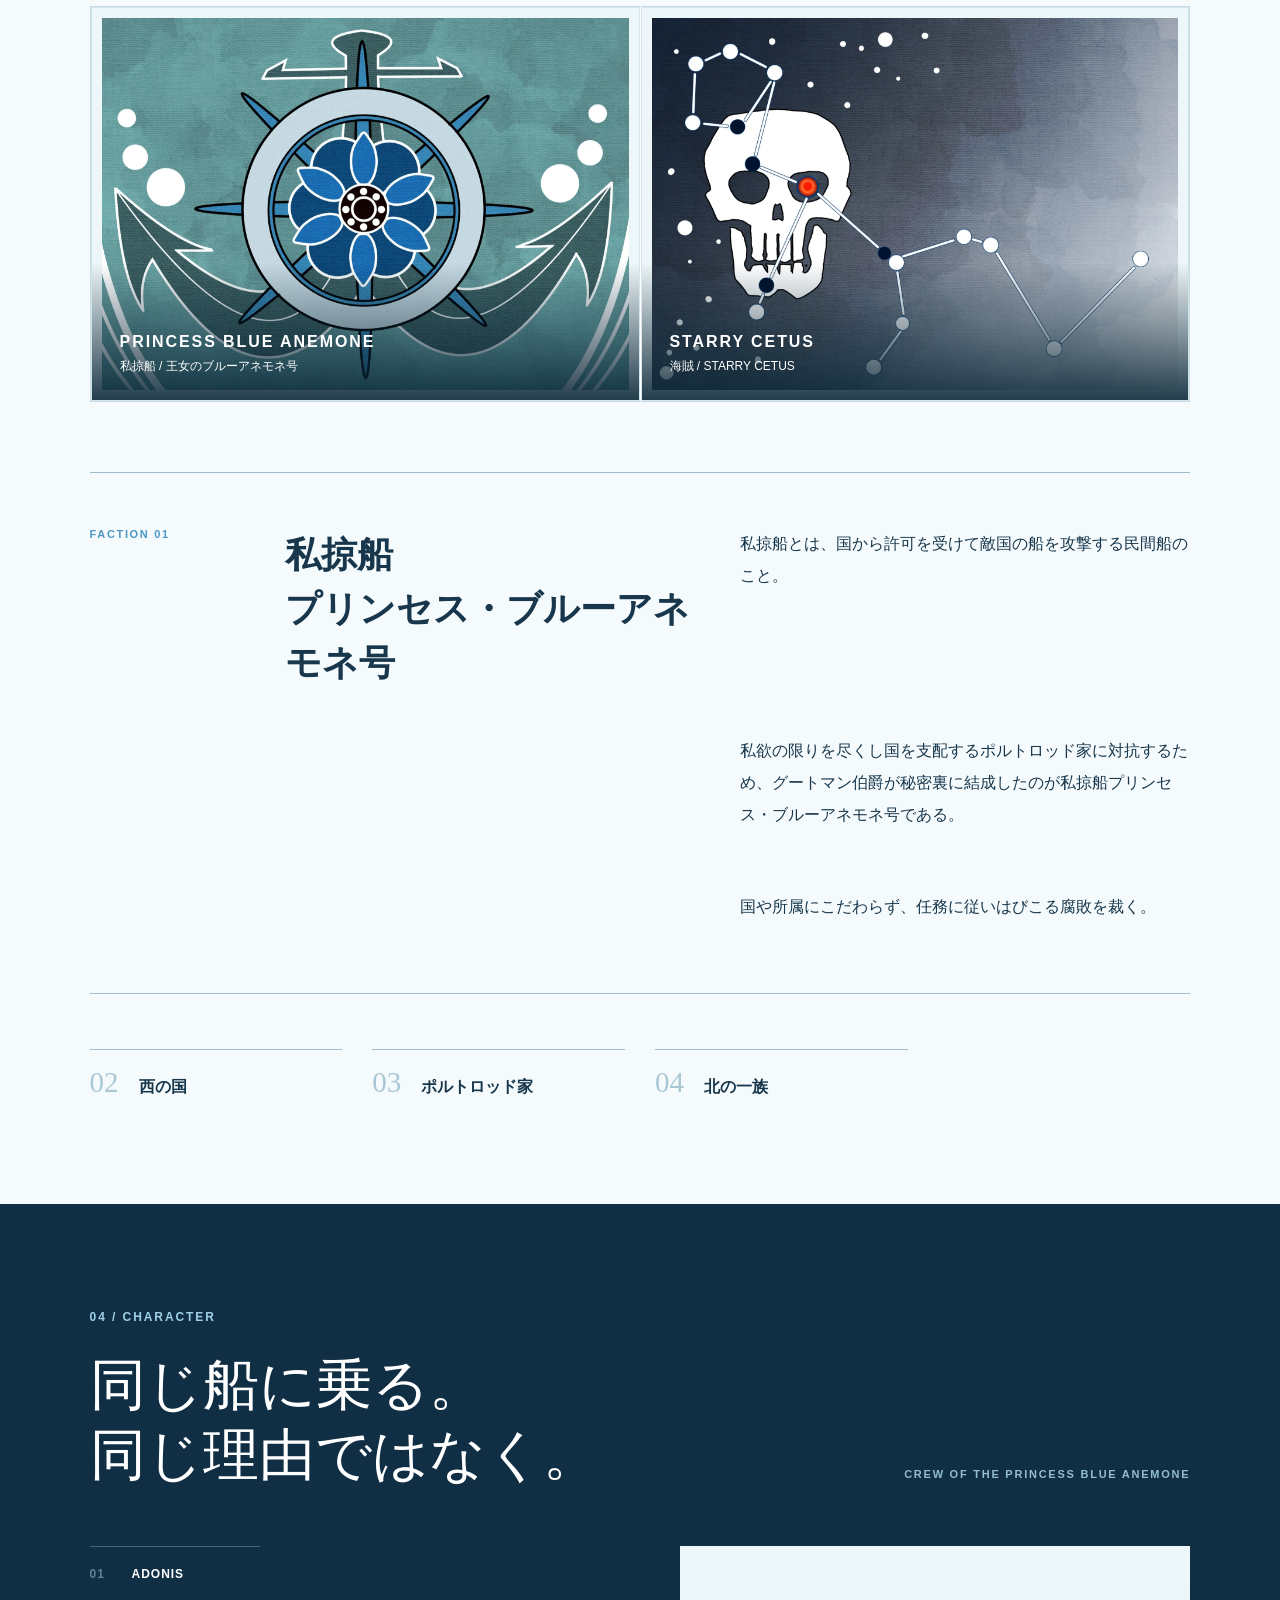
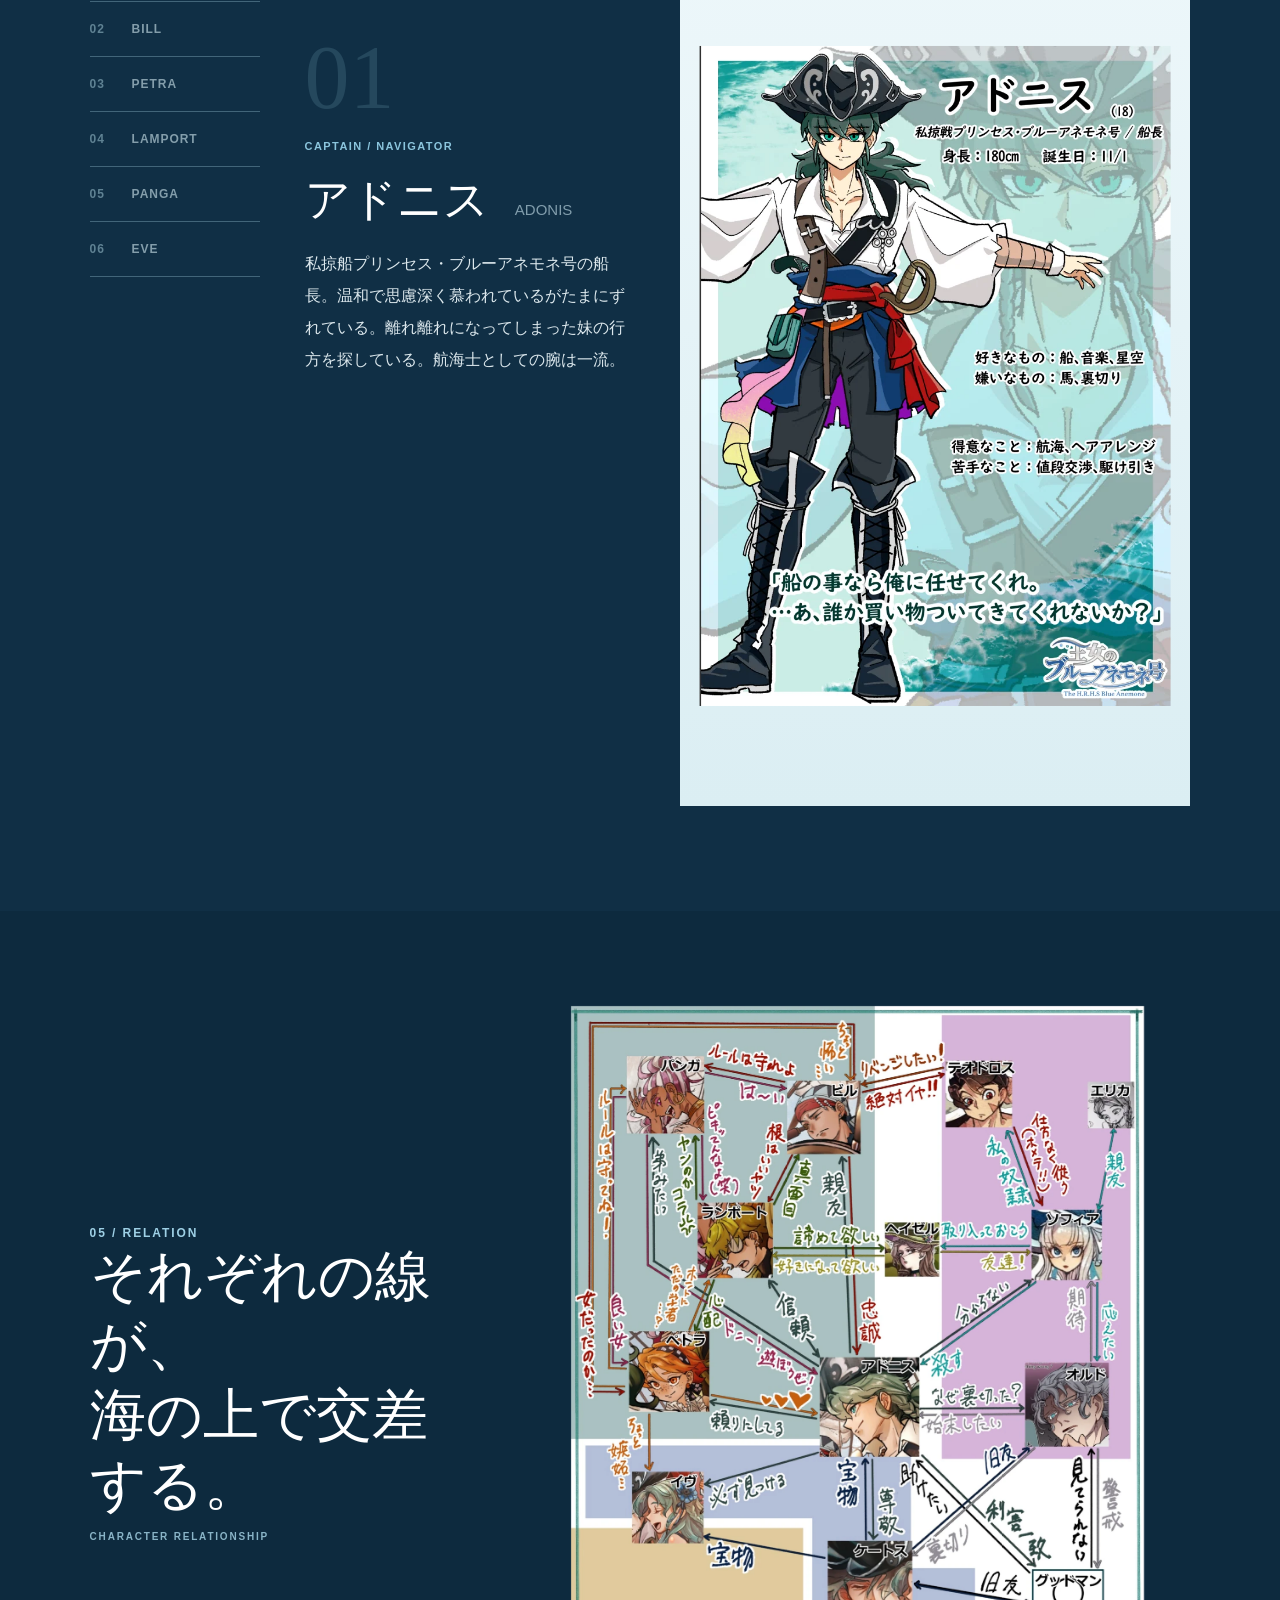
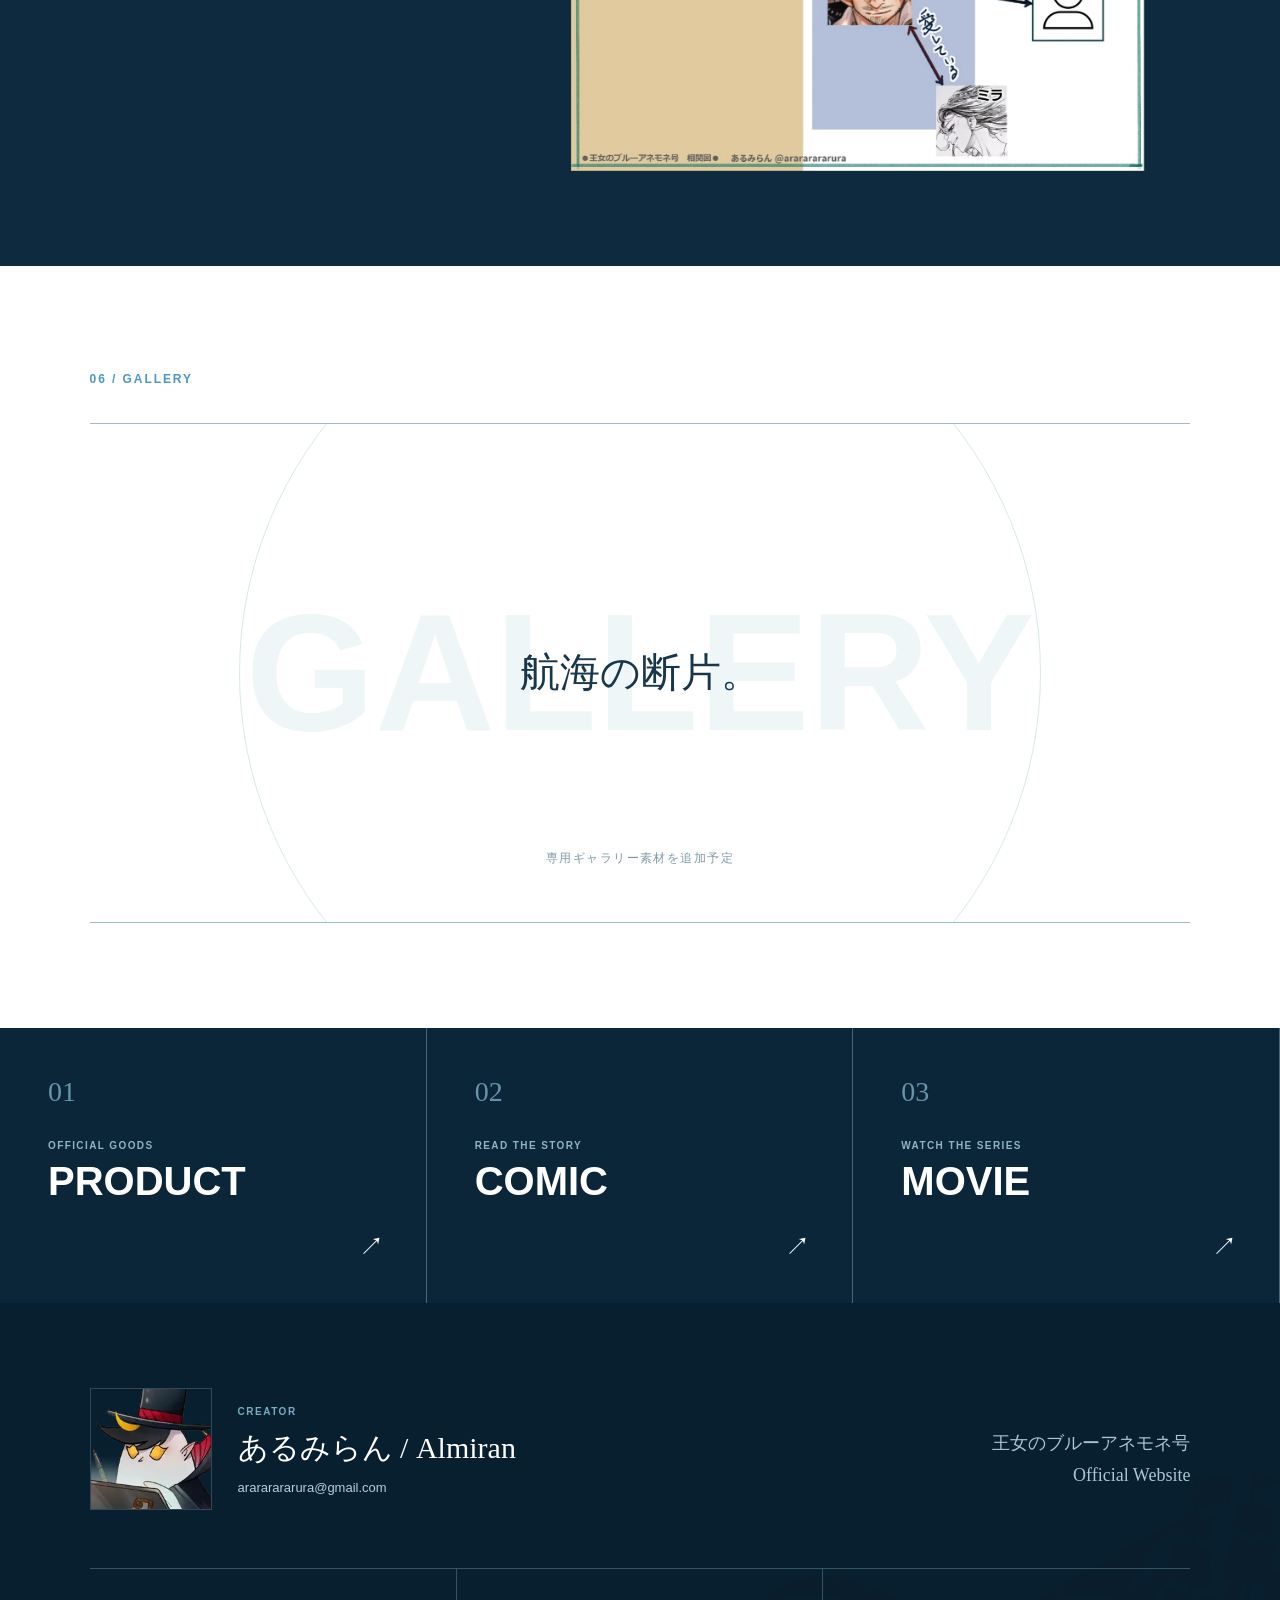
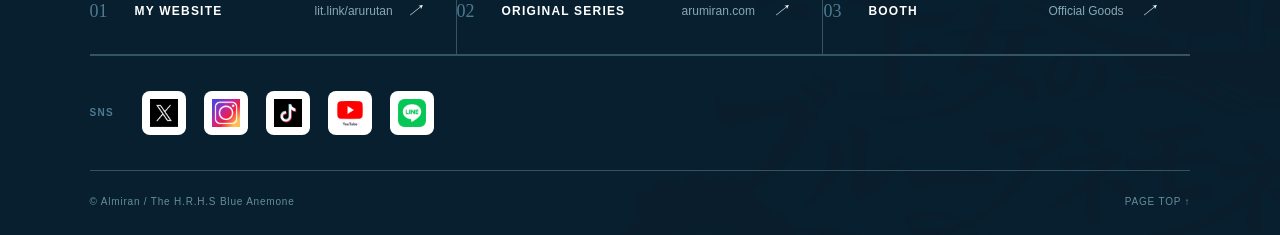
==== commit 09991c03: "Add comic page and update content labels" ====
--- a/index.html
+++ b/index.html
@@ -1,15 +1,15 @@
-<!doctype html><html lang="ja"><head><meta charset="utf-8"><meta name="viewport" content="width=device-width,initial-scale=1"><title>王女のブルーアネモネ号 Official Website</title><link rel="preload" as="image" href="assets/header-logo.webp" fetchpriority="high"><link rel="preload" as="image" href="assets/main-logo.webp" fetchpriority="high"><link rel="stylesheet" href="style.css"><link rel="stylesheet" href="responsive.css?v=12"></head>
+<!doctype html><html lang="ja"><head><meta charset="utf-8"><meta name="viewport" content="width=device-width,initial-scale=1"><title>王女のブルーアネモネ号 Official Website</title><link rel="preload" as="image" href="assets/header-logo.webp" fetchpriority="high"><link rel="preload" as="image" href="assets/main-logo.webp" fetchpriority="high"><link rel="stylesheet" href="style.css"><link rel="stylesheet" href="responsive.css?v=13"></head>
 <body>
-<header class="site-header"><a class="brand" href="#top"><img src="assets/header-logo.webp" alt="王女のブルーアネモネ号" width="2615" height="1290" fetchpriority="high" decoding="async"></a><nav><a href="#about">ABOUT</a><a href="#story">STORY</a><a href="#world">WORLD</a><a href="#character">CHARACTER</a><a href="#gallery">GALLERY</a><a href="#product">PRODUCT / MOVIE</a></nav></header>
+<header class="site-header"><a class="brand" href="#top"><img src="assets/header-logo.webp" alt="王女のブルーアネモネ号" width="2615" height="1290" fetchpriority="high" decoding="async"></a><nav><a href="#about">ABOUT</a><a href="#story">STORY</a><a href="#world">WORLD</a><a href="#character">CHARACTER</a><a href="#gallery">GALLERY</a><a href="#product">CONTENTS</a></nav></header>
 <main>
 <section id="top" class="hero"><div class="hero-grid"></div><div class="hero-wave wave-a"></div><div class="hero-wave wave-b"></div><div class="hero-copy"><p class="eyebrow">THE H.R.H.S BLUE ANEMONE / OFFICIAL WEBSITE</p><img class="hero-logo" src="assets/main-logo.webp" alt="王女のブルーアネモネ号" width="2990" height="1888" fetchpriority="high" decoding="async"><h1>海へ帰ろう。<br>全ての因縁を<br>終わらせて</h1></div><div class="hero-seal" aria-hidden="true"><span>BA</span><small>PRIVATEER SHIP</small></div><div class="scroll">SCROLL ↓</div></section>
 <section id="about" class="section about"><div class="section-index">01 / ABOUT</div><div class="about-head"><h2>この海で、<br>何者になるか。</h2><p>誰に何を言われても胸を張れる生き方を。</p></div><div class="about-layout"><figure><img src="assets/about.webp" alt="王女のブルーアネモネ号 イメージ" width="1308" height="1800" loading="lazy" decoding="async"><figcaption>THE H.R.H.S BLUE ANEMONE / VISUAL 01</figcaption></figure><div class="about-copy"><dl><dt>TITLE</dt><dd>王女のブルーアネモネ号<br><span>The H.R.H.S Blue Anemone</span></dd><dt>GENRE</dt><dd>海洋冒険 / ファンタジー / ヒューマンドラマ</dd></dl><p>YouTube Shorts にて総再生数3500万回を超える、あるみらんのメインシリーズ。</p><p>「どんな状況であっても、どう生きるか、どんな人間になるかを選ぶのは自分自身」というテーマを軸に、海を舞台とした冒険、仲間との絆、過去や因縁に立ち向かうキャラクターたちを描いた物語です。</p><p>2024年からSNSを中心に、イラスト・漫画・動画などを発信。漫画を作品の核として、SNSの動画やグッズなどを入り口に、より多くの方に物語を知ってもらうことを目指しています。</p></div></div></section>
 <section id="story" class="section story"><div class="story-image"><img src="assets/story.webp" alt="王女のブルーアネモネ号 ストーリービジュアル" width="1273" height="1800" loading="lazy" decoding="async"></div><div class="story-copy"><div class="section-index light">02 / STORY</div><blockquote>「故郷の海は、<br>帰るべき場所では<br>なくなった―...」</blockquote><p>18歳の青年アドニスは、皮肉にも父と仲間を殺した国の私掠船船長となってしまった。</p><p>離れ離れになった妹のイヴを探しながら、様々な立場・過去をもつ仲間と共に、海を国を駆け巡る。</p></div></section>
-<section id="world" class="section world"><div class="section-index">03 / WORLD / KEYWORD</div><div class="world-title"><h2>二つの旗、<br>五つの鍵。</h2><p>海の上でぶつかるのは、船だけではない。</p></div><div class="flags"><figure><img src="assets/flag-blue.webp" alt="プリンセス・ブルーアネモネ号の旗" width="1800" height="1272" loading="lazy" decoding="async"><figcaption><b>PRINCESS BLUE ANEMONE</b><span>私掠船 / 王女のブルーアネモネ号</span></figcaption></figure><figure><img src="assets/flag-cetus.webp" alt="スターリィセタスの旗" width="1800" height="1272" loading="lazy" decoding="async"><figcaption><b>STARRY CETUS</b><span>対立する海の勢力</span></figcaption></figure></div><article class="keyword-main"><div class="keyword-no">KEYWORD 01</div><h3>私掠船<br>プリンセス・ブルーアネモネ号</h3><p>私掠船とは、国から許可を受けて敵国の船を攻撃する民間船のこと。</p><p>私欲の限りを尽くし国を支配するポルトロッド家に対抗するため、グートマン伯爵が秘密裏に結成したのが私掠船プリンセス・ブルーアネモネ号である。</p><p>国や所属にこだわらず、任務に従いはびこる腐敗を裁く。</p></article><div class="keyword-list"><div><span>02</span><b>西の国</b></div><div><span>03</span><b>ケートス海賊団</b></div><div><span>04</span><b>ポルトロッド家</b></div><div><span>05</span><b>北の一族</b></div></div></section>
+<section id="world" class="section world"><div class="section-index">03 / WORLD / MAJOR FACTIONS</div><div class="world-title"><h2>Major<br>Factions</h2><p>海を動かす、主要派閥。</p></div><div class="flags"><figure><img src="assets/flag-blue.webp" alt="プリンセス・ブルーアネモネ号の旗" width="1800" height="1272" loading="lazy" decoding="async"><figcaption><b>PRINCESS BLUE ANEMONE</b><span>私掠船 / 王女のブルーアネモネ号</span></figcaption></figure><figure><img src="assets/flag-cetus.webp" alt="スターリィセタスの旗" width="1800" height="1272" loading="lazy" decoding="async"><figcaption><b>STARRY CETUS</b><span>海賊 / STARRY CETUS</span></figcaption></figure></div><article class="keyword-main"><div class="keyword-no">FACTION 01</div><h3>私掠船<br>プリンセス・ブルーアネモネ号</h3><p>私掠船とは、国から許可を受けて敵国の船を攻撃する民間船のこと。</p><p>私欲の限りを尽くし国を支配するポルトロッド家に対抗するため、グートマン伯爵が秘密裏に結成したのが私掠船プリンセス・ブルーアネモネ号である。</p><p>国や所属にこだわらず、任務に従いはびこる腐敗を裁く。</p></article><div class="keyword-list"><div><span>02</span><b>西の国</b></div><div><span>03</span><b>ポルトロッド家</b></div><div><span>04</span><b>北の一族</b></div></div></section>
 <section id="character" class="section characters"><div class="section-index light">04 / CHARACTER</div><div class="character-heading"><h2>同じ船に乗る。<br>同じ理由ではなく。</h2><p>CREW OF THE PRINCESS BLUE ANEMONE</p></div><div class="character-stage"><div class="character-tabs" role="tablist"><button class="active" data-char="0"><span>01</span>ADONIS</button><button data-char="1"><span>02</span>BILL</button><button data-char="2"><span>03</span>PETRA</button><button data-char="3"><span>04</span>LAMPORT</button><button data-char="4"><span>05</span>PANGA</button><button data-char="5"><span>06</span>EVE</button></div><div class="character-text"><div class="char-no">01</div><p class="role">CAPTAIN / NAVIGATOR</p><h3>アドニス <small>ADONIS</small></h3><p class="desc">私掠船プリンセス・ブルーアネモネ号の船長。温和で思慮深く慕われているがたまにずれている。離れ離れになってしまった妹の行方を探している。航海士としての腕は一流。</p></div><div class="character-cards"><img class="active" src="assets/adonis.webp" alt="アドニス プロフィールカード" width="811" height="1137" loading="lazy" decoding="async"><img src="assets/bill.webp" alt="ビル プロフィールカード" width="811" height="1137" loading="lazy" decoding="async"><img src="assets/petra.webp" alt="ペトラ プロフィールカード" width="811" height="1137" loading="lazy" decoding="async"><img src="assets/lamport.webp" alt="ランポート プロフィールカード" width="811" height="1137" loading="lazy" decoding="async"><img src="assets/panga.webp" alt="パンガ プロフィールカード" width="811" height="1137" loading="lazy" decoding="async"><img src="assets/eve.webp" alt="イヴ プロフィールカード" width="811" height="1137" loading="lazy" decoding="async"></div></div></section>
 <section class="relation"><div class="relation-copy"><div class="section-index light">05 / RELATION</div><h2>それぞれの線が、<br>海の上で交差する。</h2><p>CHARACTER RELATIONSHIP</p></div><img src="assets/relation.webp" alt="王女のブルーアネモネ号 相関図" width="1349" height="1800" loading="lazy" decoding="async"></section>
 <section id="gallery" class="section gallery"><div class="section-index">06 / GALLERY</div><div class="gallery-empty"><div class="gallery-word">GALLERY</div><p>航海の断片。</p><span>専用ギャラリー素材を追加予定</span></div></section>
-<section id="product" class="portals"><a href="https://aru-rutan.booth.pm/" target="_blank" rel="noopener"><span>01</span><small>OFFICIAL GOODS</small><b>PRODUCT</b><i>↗</i></a><a href="#"><span>02</span><small>READ THE STORY</small><b>COMIC</b><i>↗</i></a><a id="movie" href="https://youtube.com/playlist?list=PL7vGDFSIdqcCWFHSTTX7_EQet-5BRoSVh&si=fsrJKf89MZkEYQkq" target="_blank" rel="noopener"><span>03</span><small>WATCH THE SERIES</small><b>MOVIE</b><i>↗</i></a></section>
+<section id="product" class="portals"><a href="https://aru-rutan.booth.pm/" target="_blank" rel="noopener"><span>01</span><small>OFFICIAL GOODS</small><b>PRODUCT</b><i>↗</i></a><a href="/comic/"><span>02</span><small>READ THE STORY</small><b>COMIC</b><i>↗</i></a><a id="movie" href="https://youtube.com/playlist?list=PL7vGDFSIdqcCWFHSTTX7_EQet-5BRoSVh&si=fsrJKf89MZkEYQkq" target="_blank" rel="noopener"><span>03</span><small>WATCH THE SERIES</small><b>MOVIE</b><i>↗</i></a></section>
 </main>
 <footer class="footer"><img class="footer-logo" src="assets/footer-logo.webp" alt="王女のブルーアネモネ号" width="2891" height="1788" loading="lazy" decoding="async"><div class="footer-top"><div class="creator"><img src="assets/almiran.webp" alt="あるみらん" width="180" height="180" loading="lazy" decoding="async"><div><span>CREATOR</span><h2>あるみらん / Almiran</h2><a href="mailto:arararararura@gmail.com">arararararura@gmail.com</a></div></div><p class="creator-copy">王女のブルーアネモネ号<br>Official Website</p></div><div class="footer-links"><a href="https://lit.link/arurutan" target="_blank" rel="noopener"><span>01</span><b>MY WEBSITE</b><em>lit.link/arurutan</em><i>↗</i></a><a href="https://www.arumiran.com/" target="_blank" rel="noopener"><span>02</span><b>ORIGINAL SERIES</b><em>arumiran.com</em><i>↗</i></a><a href="https://aru-rutan.booth.pm/" target="_blank" rel="noopener"><span>03</span><b>BOOTH</b><em>Official Goods</em><i>↗</i></a></div><div class="social"><span>SNS</span><a href="https://x.com/arararararura" target="_blank" rel="noopener" aria-label="X"><img src="assets/social-x.jpg" alt="X" width="160" height="160" loading="lazy" decoding="async"></a><a href="https://www.instagram.com/arararararura" target="_blank" rel="noopener" aria-label="Instagram"><img src="assets/social-instagram.jpg" alt="Instagram" width="160" height="160" loading="lazy" decoding="async"></a><a href="https://www.tiktok.com/@arumiran" target="_blank" rel="noopener" aria-label="TikTok"><img src="assets/social-tiktok.png" alt="TikTok" width="160" height="160" loading="lazy" decoding="async"></a><a href="https://youtube.com/@arumiran" target="_blank" rel="noopener" aria-label="YouTube"><img src="assets/social-youtube.jpg" alt="YouTube" width="160" height="160" loading="lazy" decoding="async"></a><a href="https://lin.ee/MexFZj4" target="_blank" rel="noopener" aria-label="LINE"><img src="assets/social-line.png" alt="LINE" width="160" height="160" loading="lazy" decoding="async"></a></div><div class="footer-bottom"><span>© Almiran / The H.R.H.S Blue Anemone</span><a href="#top">PAGE TOP ↑</a></div></footer>
 <script src="script.js"></script></body></html>
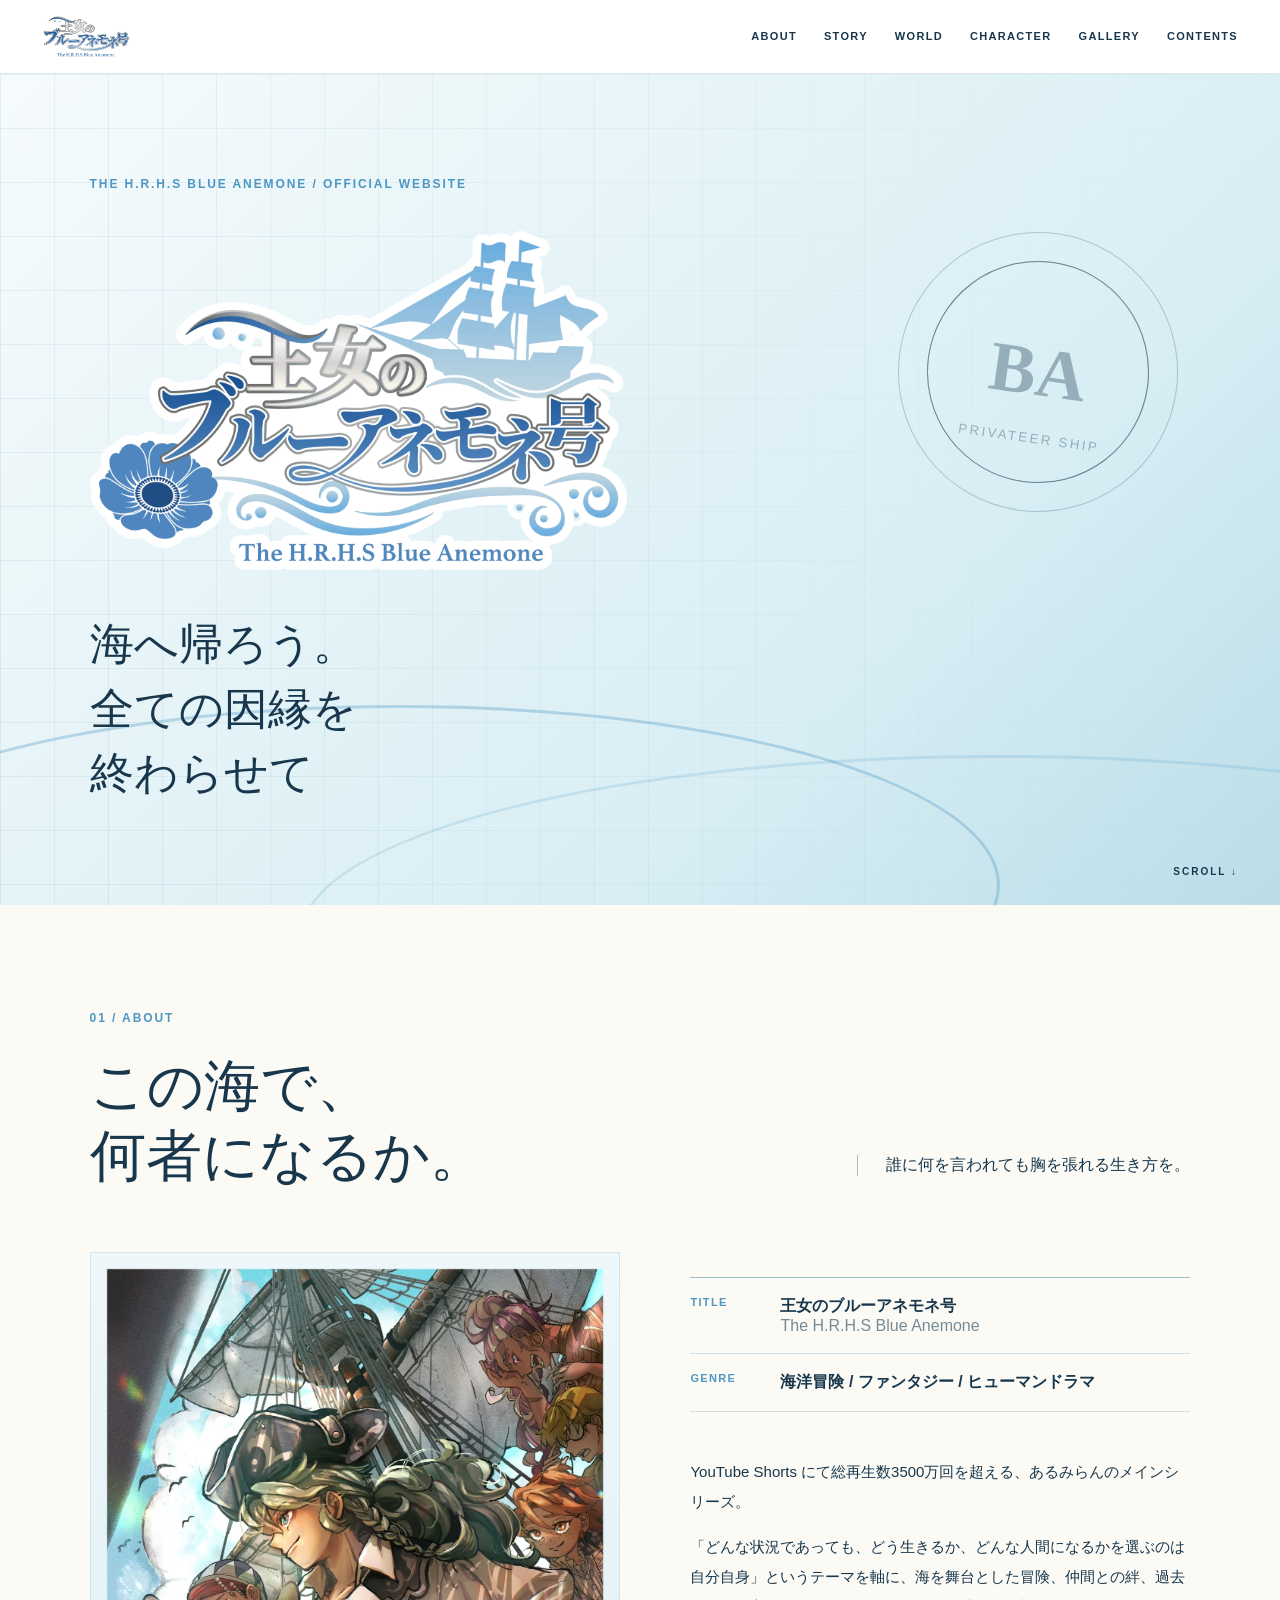
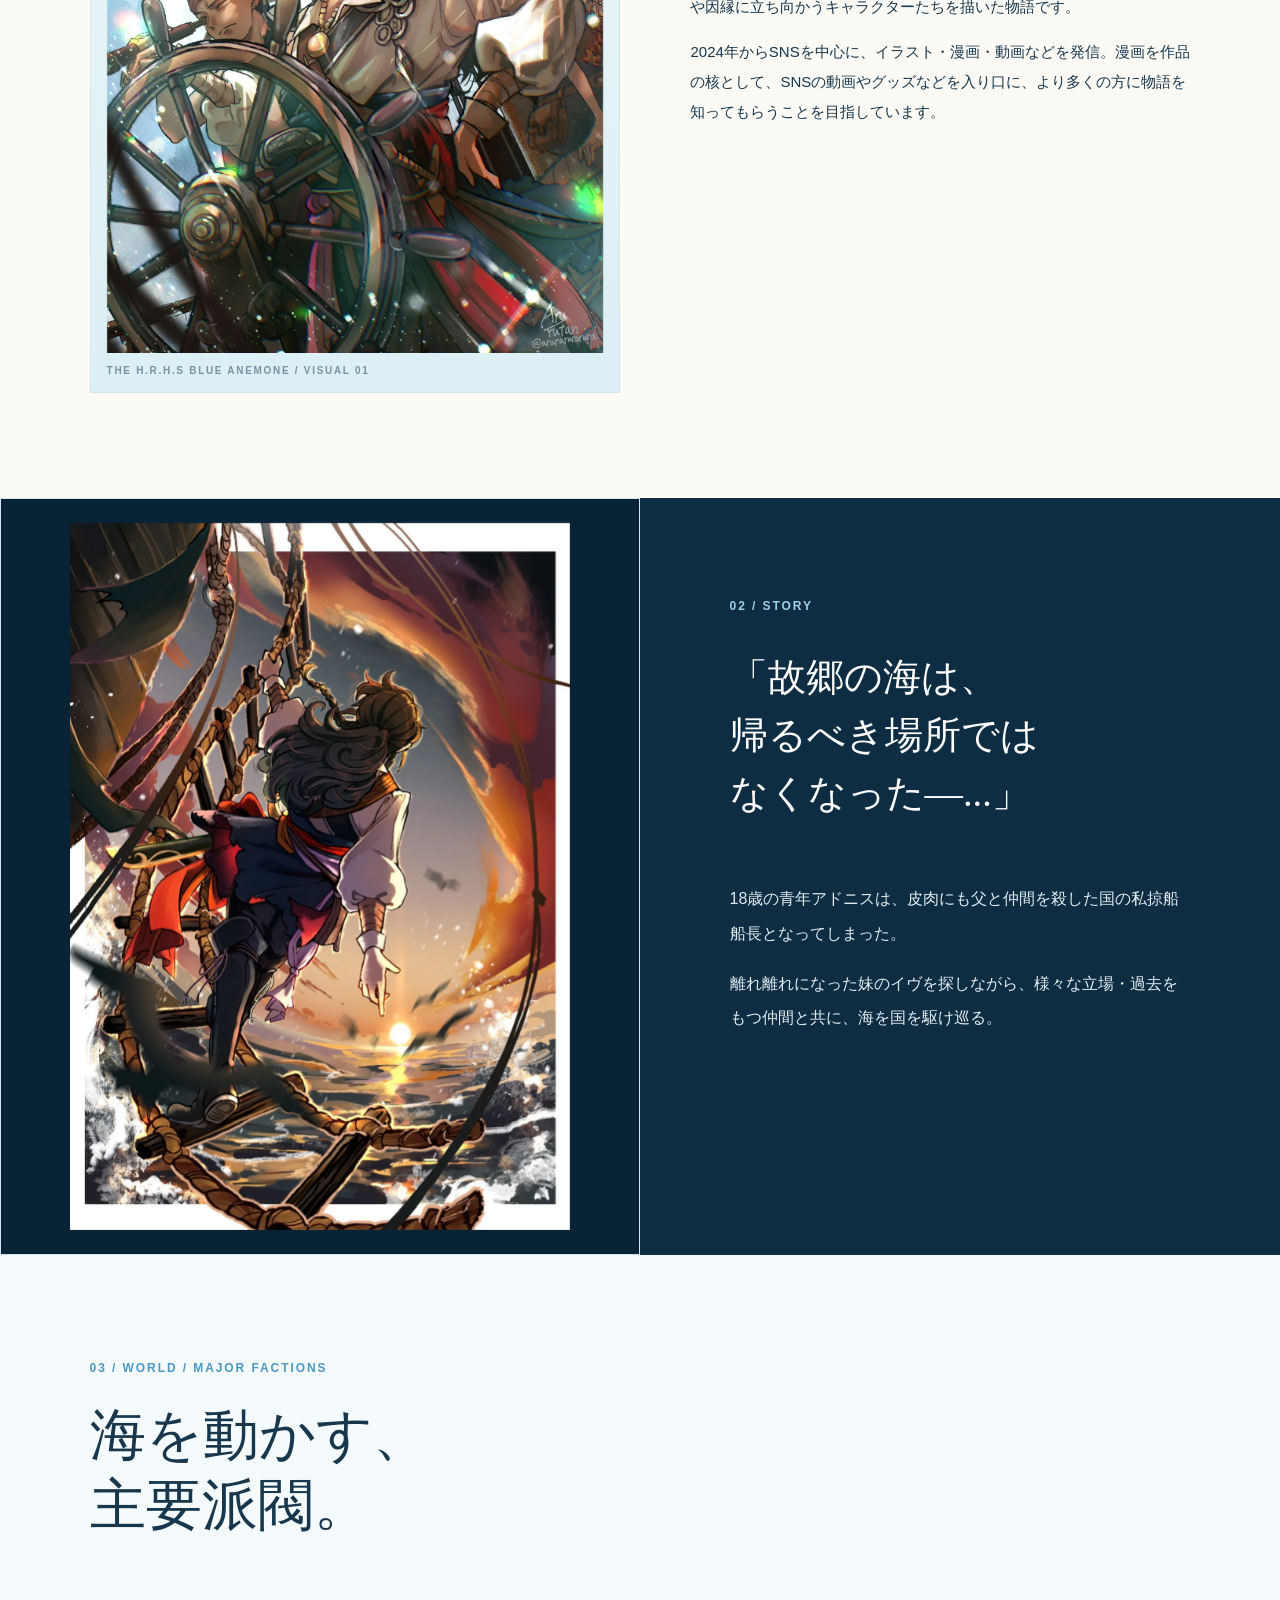
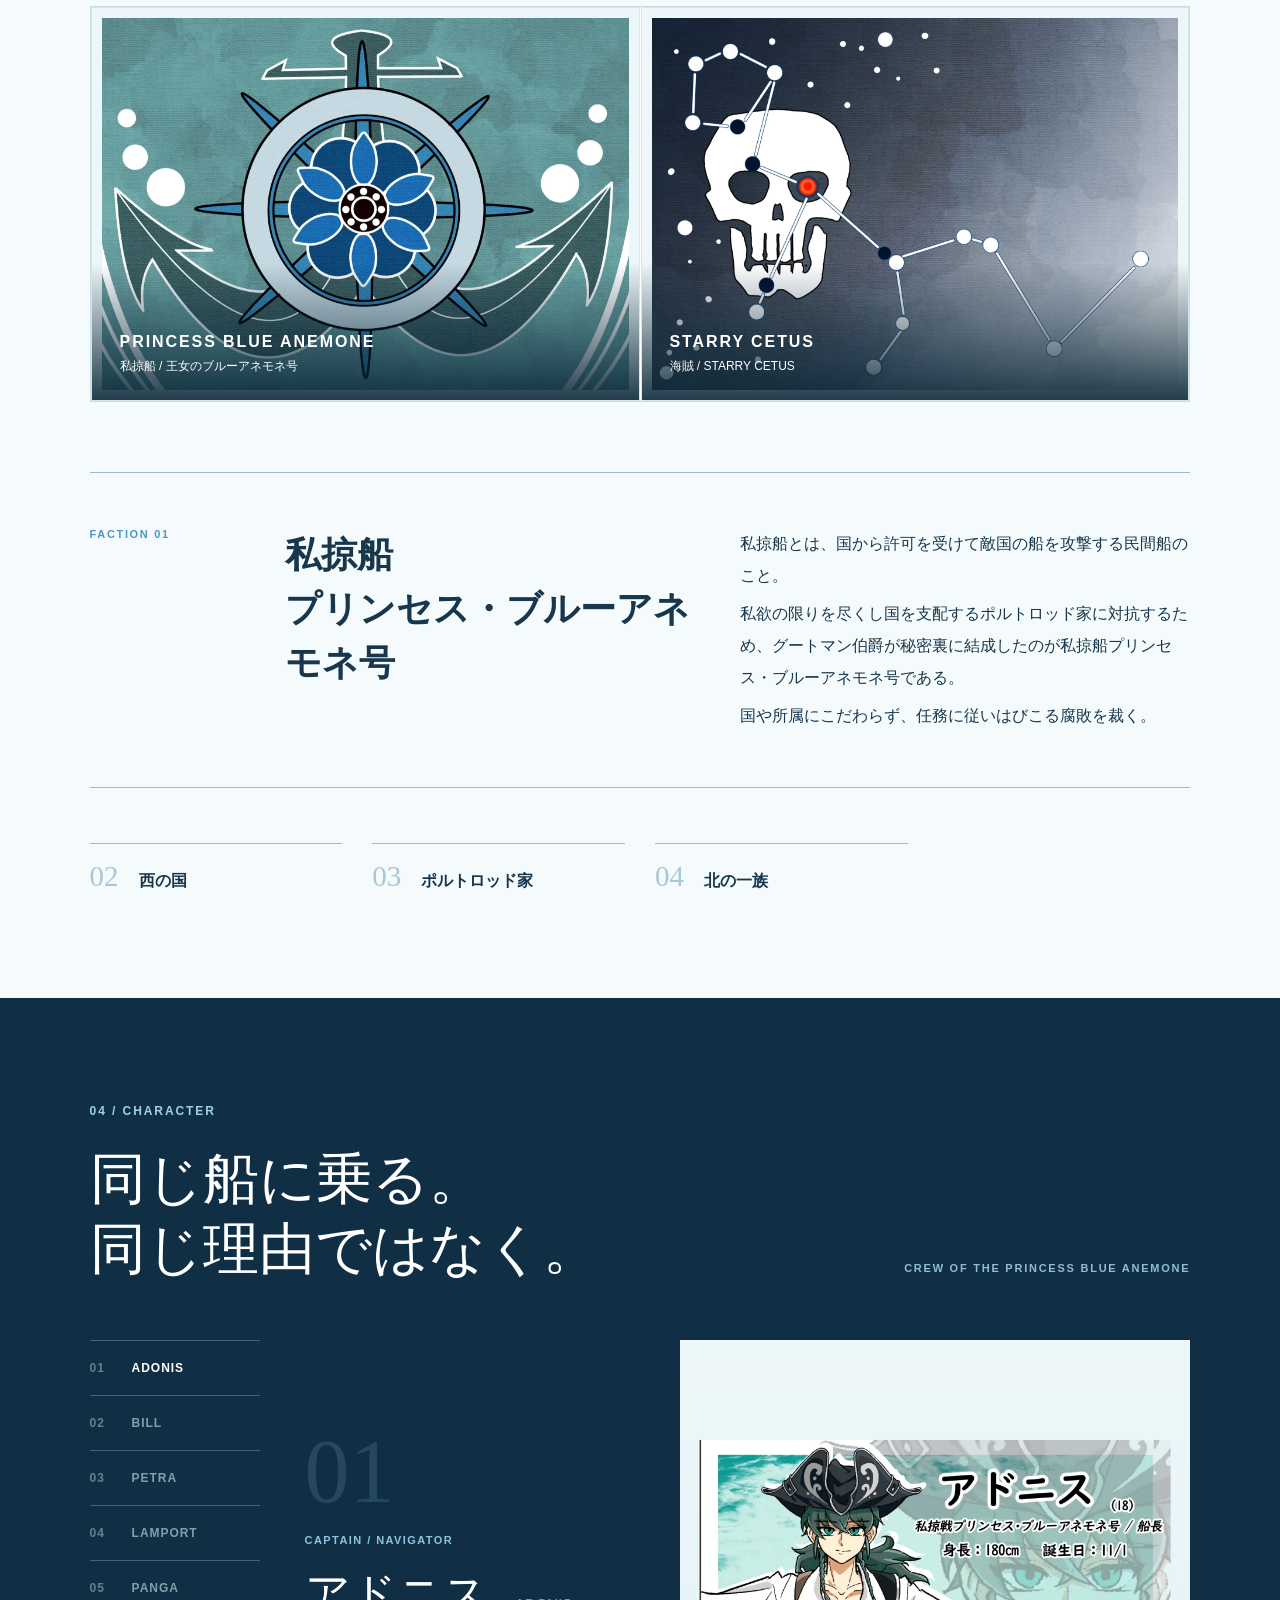
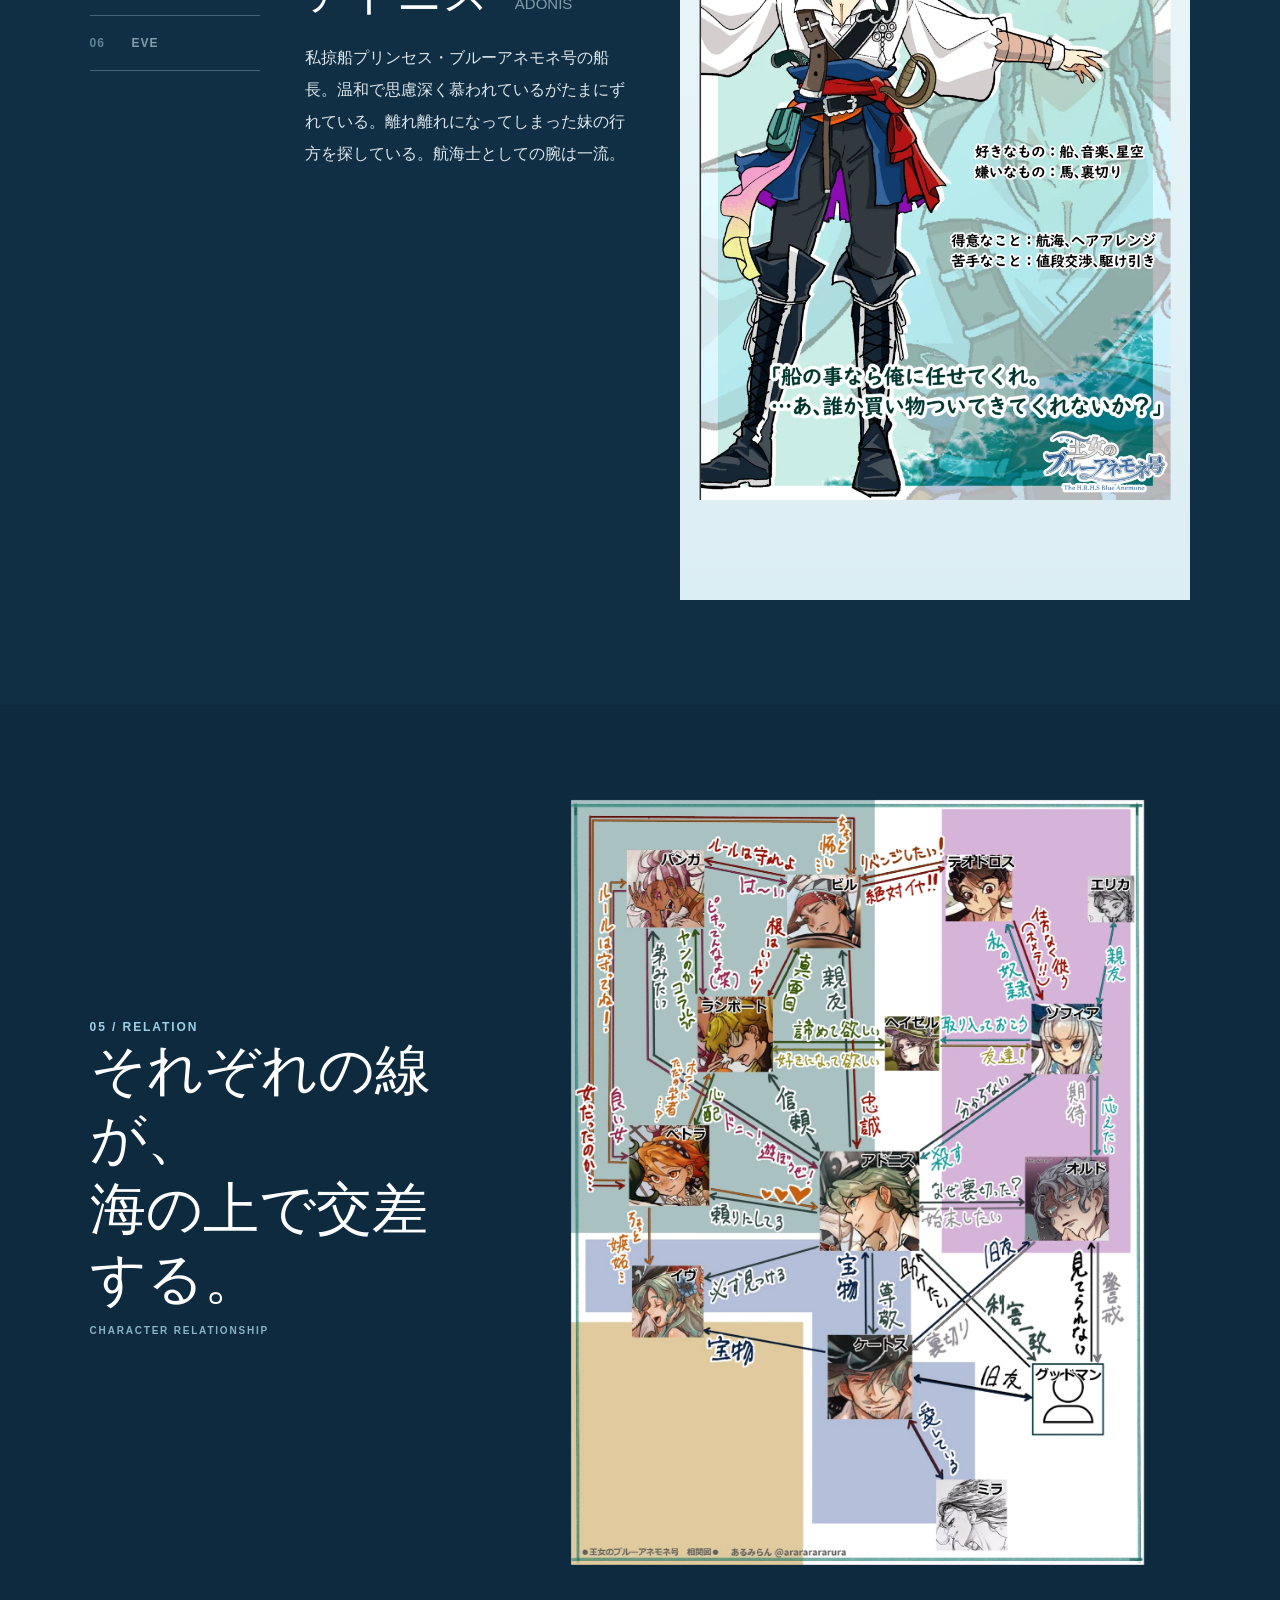
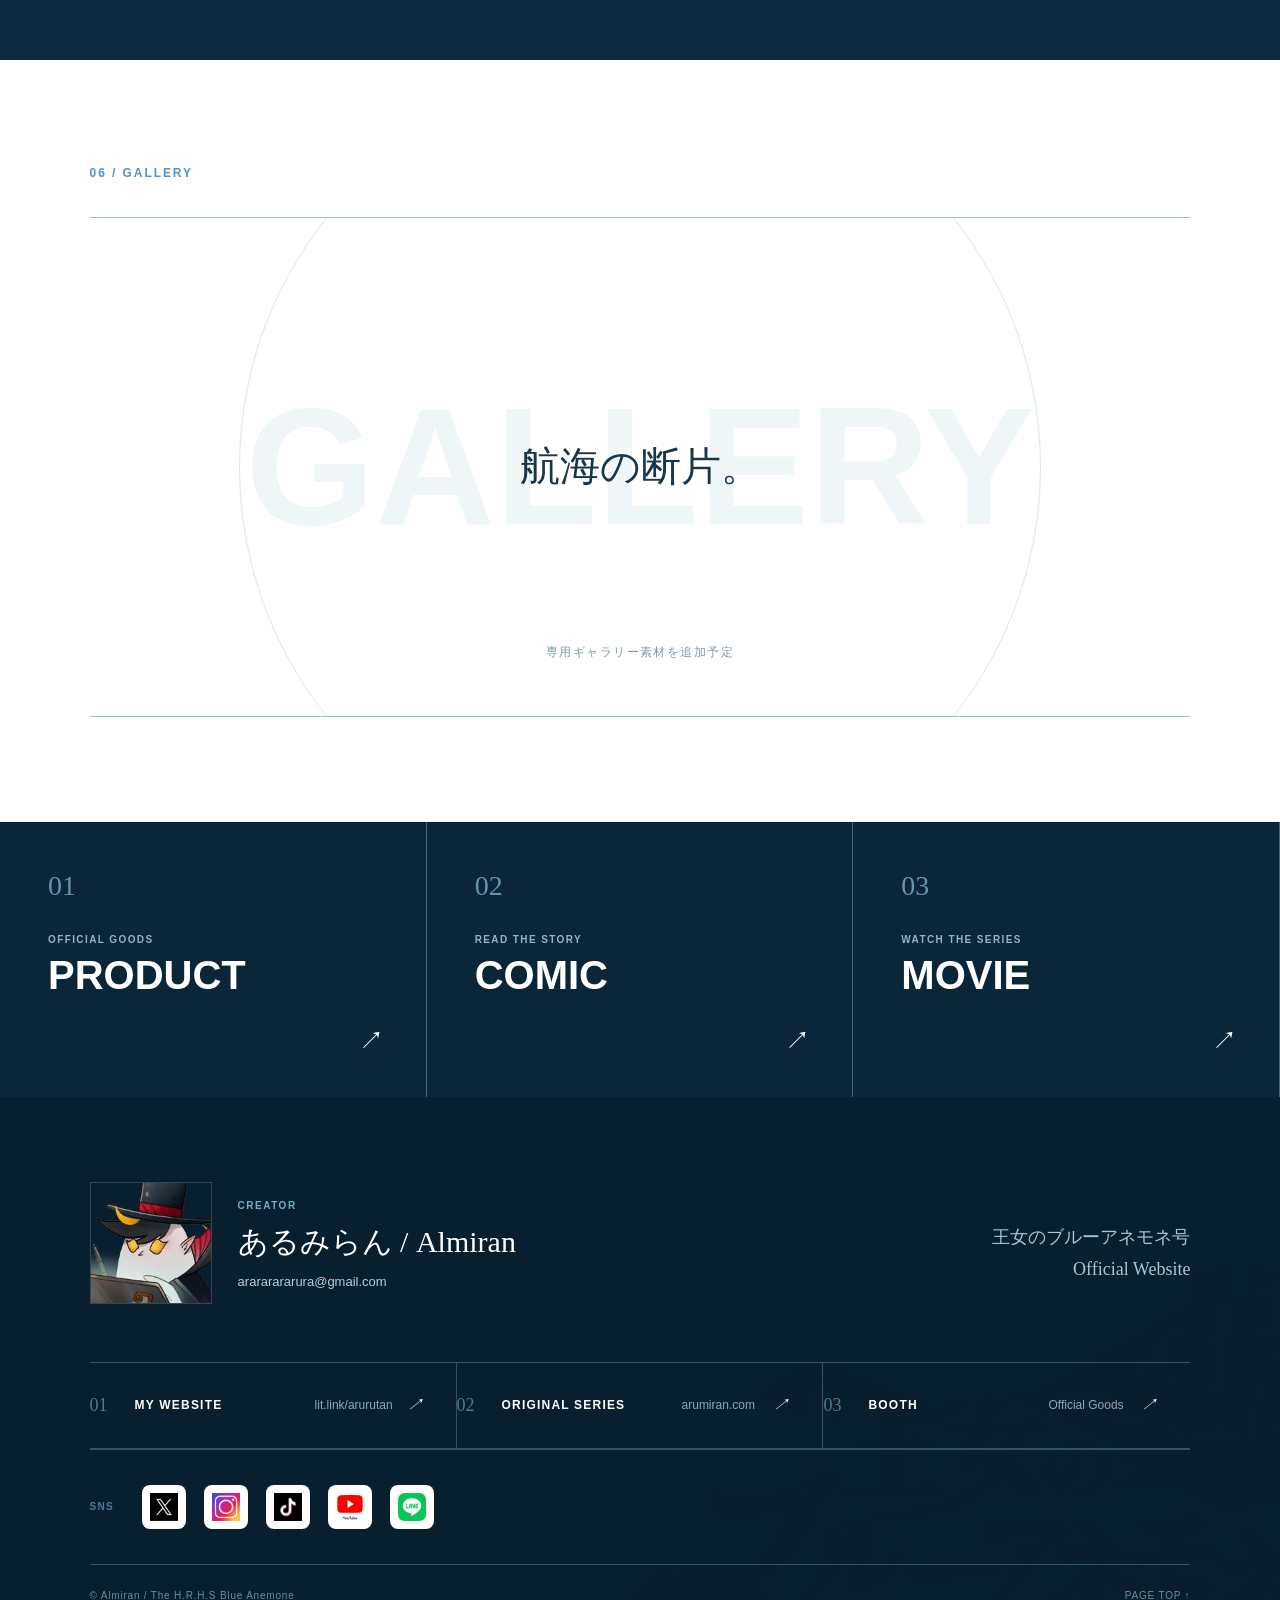
==== commit ea625f60: "Update factions heading and spacing" ====
--- a/index.html
+++ b/index.html
@@ -1,11 +1,11 @@
-<!doctype html><html lang="ja"><head><meta charset="utf-8"><meta name="viewport" content="width=device-width,initial-scale=1"><title>王女のブルーアネモネ号 Official Website</title><link rel="preload" as="image" href="assets/header-logo.webp" fetchpriority="high"><link rel="preload" as="image" href="assets/main-logo.webp" fetchpriority="high"><link rel="stylesheet" href="style.css"><link rel="stylesheet" href="responsive.css?v=13"></head>
+<!doctype html><html lang="ja"><head><meta charset="utf-8"><meta name="viewport" content="width=device-width,initial-scale=1"><title>王女のブルーアネモネ号 Official Website</title><link rel="preload" as="image" href="assets/header-logo.webp" fetchpriority="high"><link rel="preload" as="image" href="assets/main-logo.webp" fetchpriority="high"><link rel="stylesheet" href="style.css"><link rel="stylesheet" href="responsive.css?v=15"></head>
 <body>
 <header class="site-header"><a class="brand" href="#top"><img src="assets/header-logo.webp" alt="王女のブルーアネモネ号" width="2615" height="1290" fetchpriority="high" decoding="async"></a><nav><a href="#about">ABOUT</a><a href="#story">STORY</a><a href="#world">WORLD</a><a href="#character">CHARACTER</a><a href="#gallery">GALLERY</a><a href="#product">CONTENTS</a></nav></header>
 <main>
 <section id="top" class="hero"><div class="hero-grid"></div><div class="hero-wave wave-a"></div><div class="hero-wave wave-b"></div><div class="hero-copy"><p class="eyebrow">THE H.R.H.S BLUE ANEMONE / OFFICIAL WEBSITE</p><img class="hero-logo" src="assets/main-logo.webp" alt="王女のブルーアネモネ号" width="2990" height="1888" fetchpriority="high" decoding="async"><h1>海へ帰ろう。<br>全ての因縁を<br>終わらせて</h1></div><div class="hero-seal" aria-hidden="true"><span>BA</span><small>PRIVATEER SHIP</small></div><div class="scroll">SCROLL ↓</div></section>
 <section id="about" class="section about"><div class="section-index">01 / ABOUT</div><div class="about-head"><h2>この海で、<br>何者になるか。</h2><p>誰に何を言われても胸を張れる生き方を。</p></div><div class="about-layout"><figure><img src="assets/about.webp" alt="王女のブルーアネモネ号 イメージ" width="1308" height="1800" loading="lazy" decoding="async"><figcaption>THE H.R.H.S BLUE ANEMONE / VISUAL 01</figcaption></figure><div class="about-copy"><dl><dt>TITLE</dt><dd>王女のブルーアネモネ号<br><span>The H.R.H.S Blue Anemone</span></dd><dt>GENRE</dt><dd>海洋冒険 / ファンタジー / ヒューマンドラマ</dd></dl><p>YouTube Shorts にて総再生数3500万回を超える、あるみらんのメインシリーズ。</p><p>「どんな状況であっても、どう生きるか、どんな人間になるかを選ぶのは自分自身」というテーマを軸に、海を舞台とした冒険、仲間との絆、過去や因縁に立ち向かうキャラクターたちを描いた物語です。</p><p>2024年からSNSを中心に、イラスト・漫画・動画などを発信。漫画を作品の核として、SNSの動画やグッズなどを入り口に、より多くの方に物語を知ってもらうことを目指しています。</p></div></div></section>
 <section id="story" class="section story"><div class="story-image"><img src="assets/story.webp" alt="王女のブルーアネモネ号 ストーリービジュアル" width="1273" height="1800" loading="lazy" decoding="async"></div><div class="story-copy"><div class="section-index light">02 / STORY</div><blockquote>「故郷の海は、<br>帰るべき場所では<br>なくなった―...」</blockquote><p>18歳の青年アドニスは、皮肉にも父と仲間を殺した国の私掠船船長となってしまった。</p><p>離れ離れになった妹のイヴを探しながら、様々な立場・過去をもつ仲間と共に、海を国を駆け巡る。</p></div></section>
-<section id="world" class="section world"><div class="section-index">03 / WORLD / MAJOR FACTIONS</div><div class="world-title"><h2>Major<br>Factions</h2><p>海を動かす、主要派閥。</p></div><div class="flags"><figure><img src="assets/flag-blue.webp" alt="プリンセス・ブルーアネモネ号の旗" width="1800" height="1272" loading="lazy" decoding="async"><figcaption><b>PRINCESS BLUE ANEMONE</b><span>私掠船 / 王女のブルーアネモネ号</span></figcaption></figure><figure><img src="assets/flag-cetus.webp" alt="スターリィセタスの旗" width="1800" height="1272" loading="lazy" decoding="async"><figcaption><b>STARRY CETUS</b><span>海賊 / STARRY CETUS</span></figcaption></figure></div><article class="keyword-main"><div class="keyword-no">FACTION 01</div><h3>私掠船<br>プリンセス・ブルーアネモネ号</h3><p>私掠船とは、国から許可を受けて敵国の船を攻撃する民間船のこと。</p><p>私欲の限りを尽くし国を支配するポルトロッド家に対抗するため、グートマン伯爵が秘密裏に結成したのが私掠船プリンセス・ブルーアネモネ号である。</p><p>国や所属にこだわらず、任務に従いはびこる腐敗を裁く。</p></article><div class="keyword-list"><div><span>02</span><b>西の国</b></div><div><span>03</span><b>ポルトロッド家</b></div><div><span>04</span><b>北の一族</b></div></div></section>
+<section id="world" class="section world"><div class="section-index">03 / WORLD / MAJOR FACTIONS</div><div class="world-title"><h2>海を動かす、<br>主要派閥。</h2></div><div class="flags"><figure><img src="assets/flag-blue.webp" alt="プリンセス・ブルーアネモネ号の旗" width="1800" height="1272" loading="lazy" decoding="async"><figcaption><b>PRINCESS BLUE ANEMONE</b><span>私掠船 / 王女のブルーアネモネ号</span></figcaption></figure><figure><img src="assets/flag-cetus.webp" alt="スターリィセタスの旗" width="1800" height="1272" loading="lazy" decoding="async"><figcaption><b>STARRY CETUS</b><span>海賊 / STARRY CETUS</span></figcaption></figure></div><article class="keyword-main"><div class="keyword-no">FACTION 01</div><h3>私掠船<br>プリンセス・ブルーアネモネ号</h3><div class="keyword-copy"><p>私掠船とは、国から許可を受けて敵国の船を攻撃する民間船のこと。</p><p>私欲の限りを尽くし国を支配するポルトロッド家に対抗するため、グートマン伯爵が秘密裏に結成したのが私掠船プリンセス・ブルーアネモネ号である。</p><p>国や所属にこだわらず、任務に従いはびこる腐敗を裁く。</p></div></article><div class="keyword-list"><div><span>02</span><b>西の国</b></div><div><span>03</span><b>ポルトロッド家</b></div><div><span>04</span><b>北の一族</b></div></div></section>
 <section id="character" class="section characters"><div class="section-index light">04 / CHARACTER</div><div class="character-heading"><h2>同じ船に乗る。<br>同じ理由ではなく。</h2><p>CREW OF THE PRINCESS BLUE ANEMONE</p></div><div class="character-stage"><div class="character-tabs" role="tablist"><button class="active" data-char="0"><span>01</span>ADONIS</button><button data-char="1"><span>02</span>BILL</button><button data-char="2"><span>03</span>PETRA</button><button data-char="3"><span>04</span>LAMPORT</button><button data-char="4"><span>05</span>PANGA</button><button data-char="5"><span>06</span>EVE</button></div><div class="character-text"><div class="char-no">01</div><p class="role">CAPTAIN / NAVIGATOR</p><h3>アドニス <small>ADONIS</small></h3><p class="desc">私掠船プリンセス・ブルーアネモネ号の船長。温和で思慮深く慕われているがたまにずれている。離れ離れになってしまった妹の行方を探している。航海士としての腕は一流。</p></div><div class="character-cards"><img class="active" src="assets/adonis.webp" alt="アドニス プロフィールカード" width="811" height="1137" loading="lazy" decoding="async"><img src="assets/bill.webp" alt="ビル プロフィールカード" width="811" height="1137" loading="lazy" decoding="async"><img src="assets/petra.webp" alt="ペトラ プロフィールカード" width="811" height="1137" loading="lazy" decoding="async"><img src="assets/lamport.webp" alt="ランポート プロフィールカード" width="811" height="1137" loading="lazy" decoding="async"><img src="assets/panga.webp" alt="パンガ プロフィールカード" width="811" height="1137" loading="lazy" decoding="async"><img src="assets/eve.webp" alt="イヴ プロフィールカード" width="811" height="1137" loading="lazy" decoding="async"></div></div></section>
 <section class="relation"><div class="relation-copy"><div class="section-index light">05 / RELATION</div><h2>それぞれの線が、<br>海の上で交差する。</h2><p>CHARACTER RELATIONSHIP</p></div><img src="assets/relation.webp" alt="王女のブルーアネモネ号 相関図" width="1349" height="1800" loading="lazy" decoding="async"></section>
 <section id="gallery" class="section gallery"><div class="section-index">06 / GALLERY</div><div class="gallery-empty"><div class="gallery-word">GALLERY</div><p>航海の断片。</p><span>専用ギャラリー素材を追加予定</span></div></section>
--- a/responsive.css
+++ b/responsive.css
@@ -1,5 +1,6 @@
-html,body{width:100%;max-width:100%;overflow-x:hidden}html{scroll-padding-top:74px}main,.section,.site-header,.footer{max-width:100%}.about-layout,.story,.flags,.character-stage,.memory,.relation,.portals,.footer-links{min-width:0}.about-layout>*,.story>*,.flags>*,.character-stage>*,.memory>*,.relation>*,.portals>*,.footer-links>*{min-width:0}img{max-width:100%;height:auto}.about figure,.story-image,.flags figure,.relation{overflow:hidden}.about figure img{width:auto;height:auto;max-width:100%;max-height:716px;margin:0 auto}.story-image img{width:auto;height:auto;min-height:0;max-width:100%;max-height:707px;margin:auto}.flags img{width:auto;height:auto;max-width:100%;max-height:566px;margin:auto;aspect-ratio:auto}.relation img{width:auto;height:auto;max-width:100%;max-height:min(867px,85vh);margin:auto}.character-stage{grid-template-columns:minmax(120px,170px) minmax(240px,330px) minmax(320px,560px);justify-content:space-between}.character-cards{min-width:0;min-height:700px}.character-cards img{inset:auto;left:50%;top:50%;width:auto;height:auto;max-width:calc(100% - 40px);max-height:calc(100% - 40px);object-fit:contain;transform:translate(-50%,-50%) translateX(15px)}.character-cards img.active{transform:translate(-50%,-50%)}body{padding-top:74px}.site-header{position:fixed;left:0;right:0}.brand{flex:0 0 auto}.site-header nav{min-width:0;overflow-x:auto;overflow-y:hidden;white-space:nowrap;scrollbar-width:none}.site-header nav::-webkit-scrollbar{display:none}.site-header nav a{flex:0 0 auto}.eyebrow,.section-index,.hero-note,.story-messages span,.world-title p,.character-heading p,.role,.portals small,.portals b,.footer-links b,.footer-links em,.creator a,.footer-bottom{overflow-wrap:anywhere}.gallery-word{letter-spacing:0}.footer-links a{grid-template-columns:45px minmax(120px,180px) minmax(0,1fr) 25px}.footer-links b,.footer-links em{min-width:0}.hero-logo,.brand img,.footer-logo{object-fit:contain}@media(max-width:1200px){.site-header{padding:0 24px}.site-header nav{gap:16px;font-size:10px}.section{padding-left:5vw;padding-right:5vw}.hero-copy{left:6vw;width:min(650px,58vw)}.hero-logo{width:min(560px,54vw)}.hero-seal{right:4vw;width:220px;height:220px}.about-layout{grid-template-columns:minmax(0,1fr) minmax(320px,.85fr);gap:42px}.story{grid-template-columns:minmax(0,1fr) minmax(360px,.9fr)}.character-stage{grid-template-columns:130px 280px minmax(320px,480px);gap:28px;min-height:700px}.character-cards{min-height:700px}.relation{grid-template-columns:300px minmax(0,1fr);gap:35px}}@media(max-width:900px){html{scroll-padding-top:64px}body{padding-top:64px}.site-header{height:64px;padding:0 18px;gap:16px}.brand{width:135px}.brand img{height:38px}.site-header nav{display:flex;gap:18px;font-size:10px;padding:23px 0}.hero{height:auto;min-height:calc(100svh - 64px);padding:90px 6vw 100px}.hero-copy{position:relative;left:auto;top:auto;width:100%}.hero-logo{width:min(620px,92vw);margin:30px 0 34px}.scroll{right:20px}.section{padding:72px 6vw}.about-layout,.story,.memory,.relation{grid-template-columns:1fr}.about figure{padding:10px}.about figure img{width:auto;height:auto;max-width:100%;max-height:none;margin:auto}.story-image{padding:14px}.story-image img{width:auto;height:auto;min-height:0;max-width:100%;max-height:none;margin:auto}.story-copy{padding:72px 6vw}.flags{grid-template-columns:1fr}.flags img{width:auto;height:auto;max-width:100%;max-height:none;margin:auto;aspect-ratio:auto}.keyword-main{grid-template-columns:1fr;gap:20px}.keyword-main p{grid-column:1}.keyword-list{grid-template-columns:1fr 1fr}.character-stage{grid-template-columns:1fr;min-height:0;gap:26px}.character-tabs{grid-template-columns:repeat(3,minmax(0,1fr))}.character-text{padding-top:0}.character-cards{min-height:620px;aspect-ratio:auto;padding:12px}.character-cards img{left:50%;top:50%;width:auto;height:auto;max-width:calc(100% - 24px);max-height:calc(100% - 24px);transform:translate(-50%,-50%) translateX(15px)}.character-cards img.active{transform:translate(-50%,-50%)}.memory-lead{padding:72px 0 45px}.memory-list{padding:25px 0 65px}.relation{padding:72px 6vw}.relation img{width:auto;height:auto;max-width:100%;max-height:none;margin:auto}.portals{grid-template-columns:1fr}.footer{padding-left:6vw;padding-right:6vw}.footer-links{grid-template-columns:1fr}}@media(max-width:600px){.site-header{padding:0 14px;gap:12px}.brand{width:112px}.brand img{height:34px}.site-header nav{gap:14px;font-size:10px}.section{padding:58px 20px}.hero{padding-left:20px;padding-right:20px}.hero h1{font-size:clamp(28px,9vw,42px)}.hero-note{font-size:13px}.about-head h2,.world-title h2,.character-heading h2,.memory h2,.relation h2{font-size:clamp(36px,11vw,52px)}.about-head p{margin-top:24px;padding-left:18px}.about-layout{gap:28px}.story-copy{padding:58px 20px}.story blockquote{font-size:clamp(29px,8.5vw,40px);margin-bottom:38px}.keyword-list{grid-template-columns:1fr}.keyword-main h3{font-size:30px}.character-tabs{grid-template-columns:1fr 1fr}.character-tabs button{font-size:11px}.character-text h3{font-size:36px}.char-no{font-size:70px}.character-cards{min-height:520px}.relation{padding:58px 20px}.gallery-empty{height:360px}.gallery-empty p{font-size:32px}.portals a{min-height:220px;padding:34px 24px}.portals b{font-size:34px}.footer{padding:62px 20px 24px}.creator{align-items:flex-start}.creator>img{width:88px;height:88px}.creator h2{font-size:24px}.footer-links a{grid-template-columns:34px minmax(0,1fr) 24px;gap:8px;min-height:76px}.footer-links em{display:none}.social{gap:16px}.footer-bottom{gap:20px;font-size:9px}.footer-logo{width:520px;right:-220px;bottom:-60px}}
+html,body{width:100%;max-width:100%;overflow-x:hidden}html{scroll-padding-top:74px}main,.section,.site-header,.footer{max-width:100%}.about-layout,.story,.flags,.character-stage,.memory,.relation,.portals,.footer-links{min-width:0}.about-layout>*,.story>*,.flags>*,.character-stage>*,.memory>*,.relation>*,.portals>*,.footer-links>*{min-width:0}img{max-width:100%;height:auto}.about figure,.story-image,.flags figure,.relation{overflow:hidden}.about figure img{width:auto;height:auto;max-width:100%;max-height:716px;margin:0 auto}.story-image img{width:auto;height:auto;min-height:0;max-width:100%;max-height:707px;margin:auto}.flags img{width:auto;height:auto;max-width:100%;max-height:566px;margin:auto;aspect-ratio:auto}.relation img{width:auto;height:auto;max-width:100%;max-height:min(867px,85vh);margin:auto}.character-stage{grid-template-columns:minmax(120px,170px) minmax(240px,330px) minmax(320px,560px);justify-content:space-between}.character-cards{min-width:0;min-height:700px}.character-cards img{inset:auto;left:50%;top:50%;width:auto;height:auto;max-width:calc(100% - 40px);max-height:calc(100% - 40px);object-fit:contain;transform:translate(-50%,-50%) translateX(15px)}.character-cards img.active{transform:translate(-50%,-50%)}body{padding-top:74px}.site-header{position:fixed;left:0;right:0}.brand{flex:0 0 auto}.site-header nav{min-width:0;overflow-x:auto;overflow-y:hidden;white-space:nowrap;scrollbar-width:none}.site-header nav::-webkit-scrollbar{display:none}.site-header nav a{flex:0 0 auto}.keyword-main p{margin-bottom:6px}.keyword-main p:last-child{margin-bottom:0}.eyebrow,.section-index,.hero-note,.story-messages span,.world-title p,.character-heading p,.role,.portals small,.portals b,.footer-links b,.footer-links em,.creator a,.footer-bottom{overflow-wrap:anywhere}.gallery-word{letter-spacing:0}.footer-links a{grid-template-columns:45px minmax(120px,180px) minmax(0,1fr) 25px}.footer-links b,.footer-links em{min-width:0}.hero-logo,.brand img,.footer-logo{object-fit:contain}@media(max-width:1200px){.site-header{padding:0 24px}.site-header nav{gap:16px;font-size:10px}.section{padding-left:5vw;padding-right:5vw}.hero-copy{left:6vw;width:min(650px,58vw)}.hero-logo{width:min(560px,54vw)}.hero-seal{right:4vw;width:220px;height:220px}.about-layout{grid-template-columns:minmax(0,1fr) minmax(320px,.85fr);gap:42px}.story{grid-template-columns:minmax(0,1fr) minmax(360px,.9fr)}.character-stage{grid-template-columns:130px 280px minmax(320px,480px);gap:28px;min-height:700px}.character-cards{min-height:700px}.relation{grid-template-columns:300px minmax(0,1fr);gap:35px}}@media(max-width:900px){html{scroll-padding-top:64px}body{padding-top:64px}.site-header{height:64px;padding:0 18px;gap:16px}.brand{width:135px}.brand img{height:38px}.site-header nav{display:flex;gap:18px;font-size:10px;padding:23px 0}.hero{height:auto;min-height:calc(100svh - 64px);padding:90px 6vw 100px}.hero-copy{position:relative;left:auto;top:auto;width:100%}.hero-logo{width:min(620px,92vw);margin:30px 0 34px}.scroll{right:20px}.section{padding:72px 6vw}.about-layout,.story,.memory,.relation{grid-template-columns:1fr}.about figure{padding:10px}.about figure img{width:auto;height:auto;max-width:100%;max-height:none;margin:auto}.story-image{padding:14px}.story-image img{width:auto;height:auto;min-height:0;max-width:100%;max-height:none;margin:auto}.story-copy{padding:72px 6vw}.flags{grid-template-columns:1fr}.flags img{width:auto;height:auto;max-width:100%;max-height:none;margin:auto;aspect-ratio:auto}.keyword-main{grid-template-columns:1fr;gap:20px}.keyword-main p{grid-column:1}.keyword-list{grid-template-columns:1fr 1fr}.character-stage{grid-template-columns:1fr;min-height:0;gap:26px}.character-tabs{grid-template-columns:repeat(3,minmax(0,1fr))}.character-text{padding-top:0}.character-cards{min-height:620px;aspect-ratio:auto;padding:12px}.character-cards img{left:50%;top:50%;width:auto;height:auto;max-width:calc(100% - 24px);max-height:calc(100% - 24px);transform:translate(-50%,-50%) translateX(15px)}.character-cards img.active{transform:translate(-50%,-50%)}.memory-lead{padding:72px 0 45px}.memory-list{padding:25px 0 65px}.relation{padding:72px 6vw}.relation img{width:auto;height:auto;max-width:100%;max-height:none;margin:auto}.portals{grid-template-columns:1fr}.footer{padding-left:6vw;padding-right:6vw}.footer-links{grid-template-columns:1fr}}@media(max-width:600px){.site-header{padding:0 14px;gap:12px}.brand{width:112px}.brand img{height:34px}.site-header nav{gap:14px;font-size:10px}.section{padding:58px 20px}.hero{padding-left:20px;padding-right:20px}.hero h1{font-size:clamp(28px,9vw,42px)}.hero-note{font-size:13px}.about-head h2,.world-title h2,.character-heading h2,.memory h2,.relation h2{font-size:clamp(36px,11vw,52px)}.about-head p{margin-top:24px;padding-left:18px}.about-layout{gap:28px}.story-copy{padding:58px 20px}.story blockquote{font-size:clamp(29px,8.5vw,40px);margin-bottom:38px}.keyword-list{grid-template-columns:1fr}.keyword-main h3{font-size:30px}.character-tabs{grid-template-columns:1fr 1fr}.character-tabs button{font-size:11px}.character-text h3{font-size:36px}.char-no{font-size:70px}.character-cards{min-height:520px}.relation{padding:58px 20px}.gallery-empty{height:360px}.gallery-empty p{font-size:32px}.portals a{min-height:220px;padding:34px 24px}.portals b{font-size:34px}.footer{padding:62px 20px 24px}.creator{align-items:flex-start}.creator>img{width:88px;height:88px}.creator h2{font-size:24px}.footer-links a{grid-template-columns:34px minmax(0,1fr) 24px;gap:8px;min-height:76px}.footer-links em{display:none}.social{gap:16px}.footer-bottom{gap:20px;font-size:9px}.footer-logo{width:520px;right:-220px;bottom:-60px}}
 
 .hero{height:auto;min-height:max(680px,calc(100svh - 74px));padding:clamp(72px,10vh,128px) 7vw 100px;display:flex;align-items:center}.hero-copy{position:relative;left:auto;top:auto;z-index:1}.hero h1,.story blockquote{word-break:normal;line-break:strict;overflow-wrap:anywhere}.story-copy,.about-copy{word-break:normal;line-break:strict;overflow-wrap:anywhere}.story-copy>p,.about-copy p{max-width:100%;overflow-wrap:anywhere}.story-copy{min-width:0;overflow:hidden}.story{grid-template-columns:minmax(0,1fr) minmax(320px,1fr)}@media(max-width:900px){.hero{min-height:calc(100svh - 64px);padding-top:72px;padding-bottom:86px;align-items:flex-start}.hero h1{line-height:1.38}.story-copy{overflow:visible}.story{grid-template-columns:1fr}}@media(max-width:600px){.hero h1{font-size:clamp(28px,8vw,38px);line-height:1.42}.story-copy>p{font-size:15px;line-height:2}.story blockquote{line-height:1.42}}
+.keyword-copy{grid-column:3}.keyword-copy p{grid-column:auto;margin-bottom:6px}.keyword-copy p:last-child{margin-bottom:0}@media(max-width:900px){.keyword-copy{grid-column:1}}
 
 .footer-links{grid-template-columns:repeat(3,minmax(0,1fr))}.footer-links a,.footer-links a:nth-child(odd),.footer-links a:nth-child(even){border-right:1px solid #345363;padding-left:0;padding-right:24px}.footer-links a:last-child{border-right:0}.social{align-items:center;gap:18px}.social a{width:44px;height:44px;display:grid;place-items:center;background:#fff;border:1px solid rgba(255,255,255,.22);border-radius:8px;overflow:hidden;transition:.2s ease}.social a:hover{transform:translateY(-2px);border-color:#9ed0e5}.social a img{width:100%;height:100%;object-fit:contain;padding:7px}@media(max-width:900px){.footer-links{grid-template-columns:1fr}.footer-links a,.footer-links a:nth-child(odd),.footer-links a:nth-child(even){border-right:0;padding-right:0}.social{gap:14px}.social a{width:42px;height:42px}}@media(max-width:600px){.social a{width:40px;height:40px}.social a img{padding:6px}}
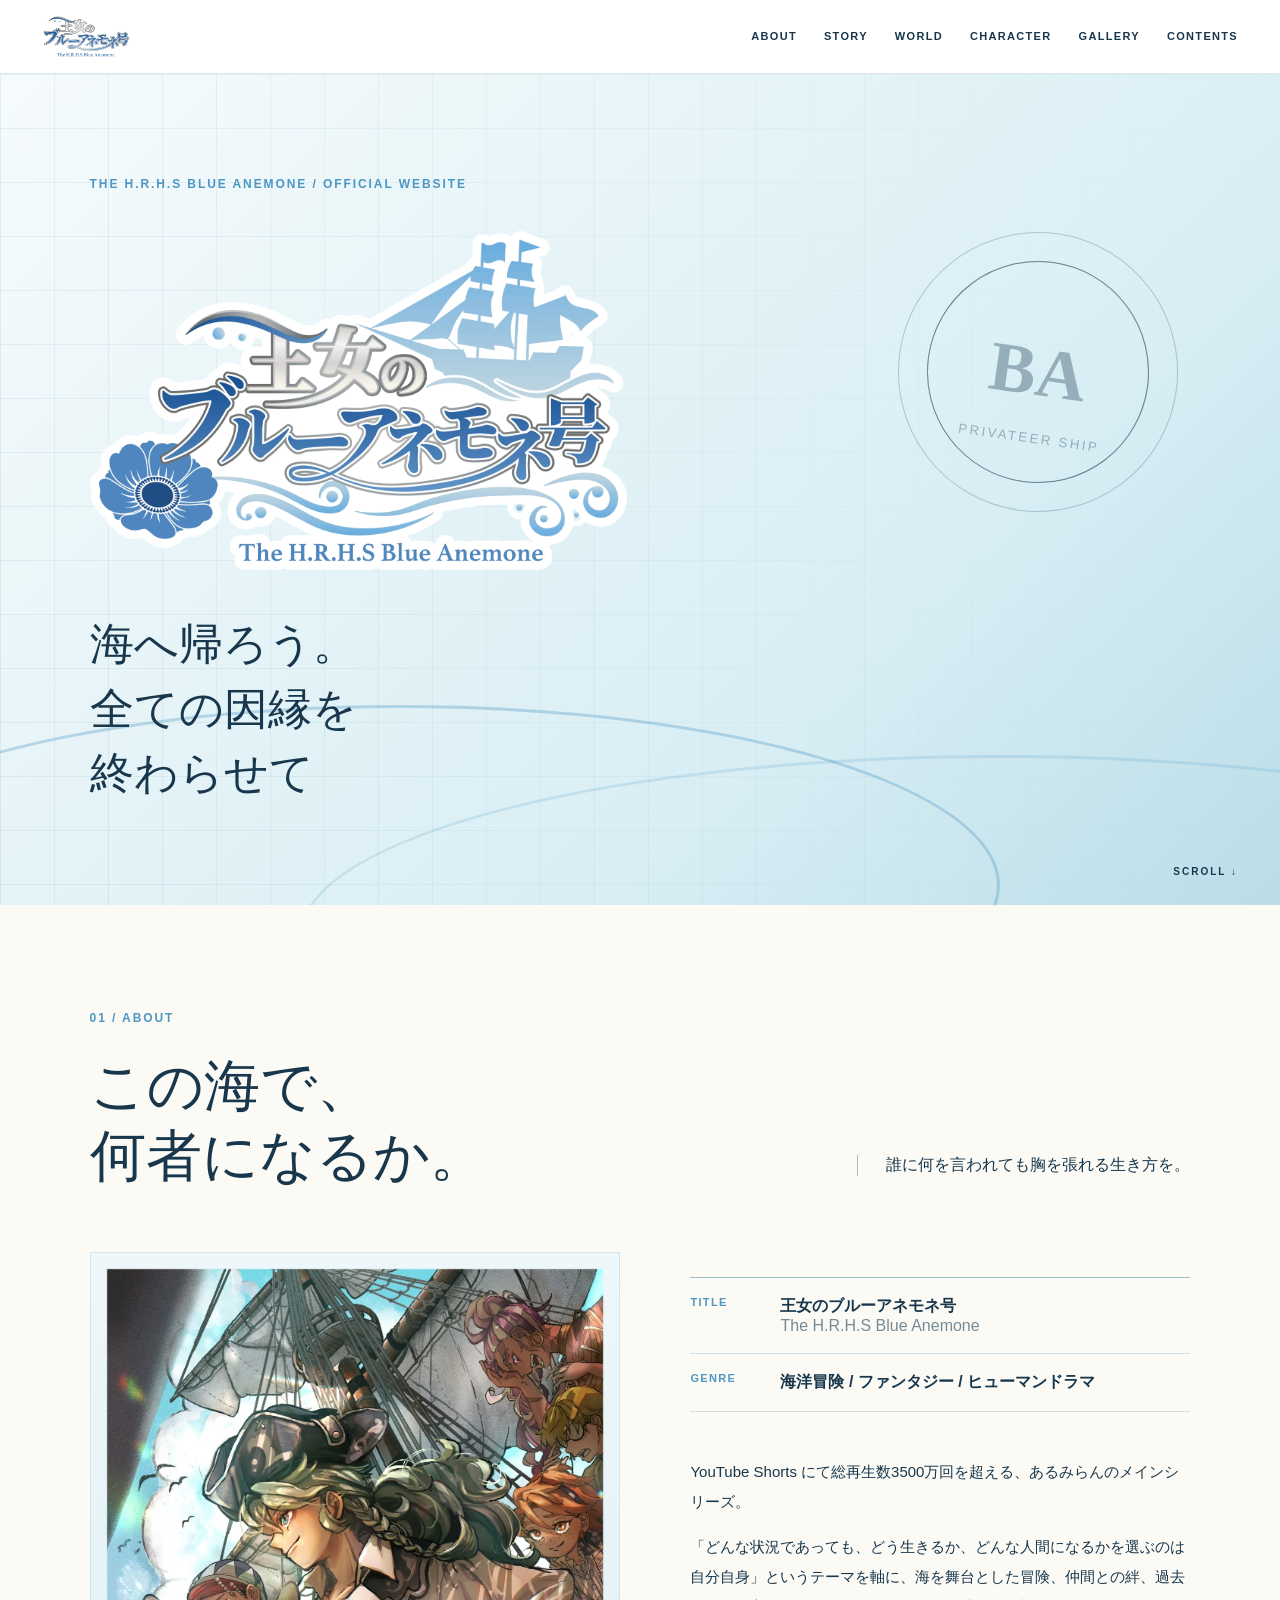
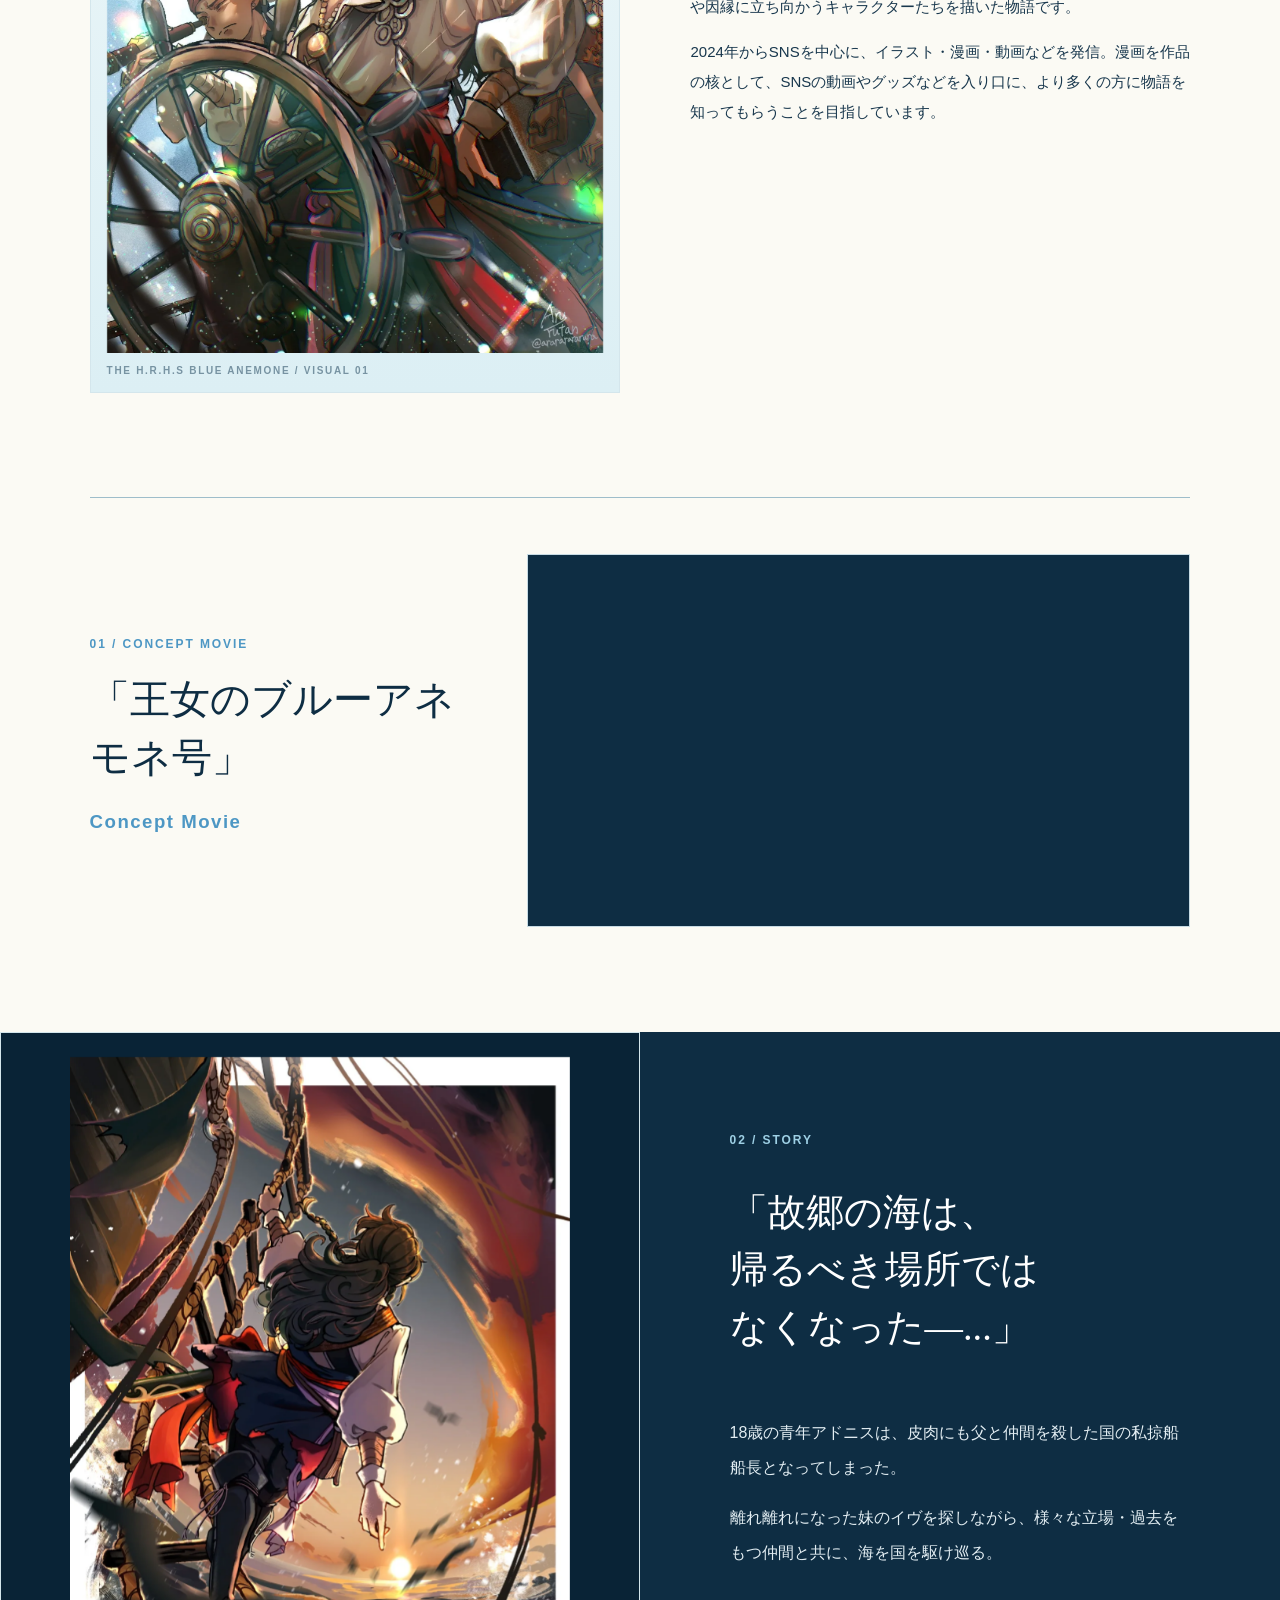
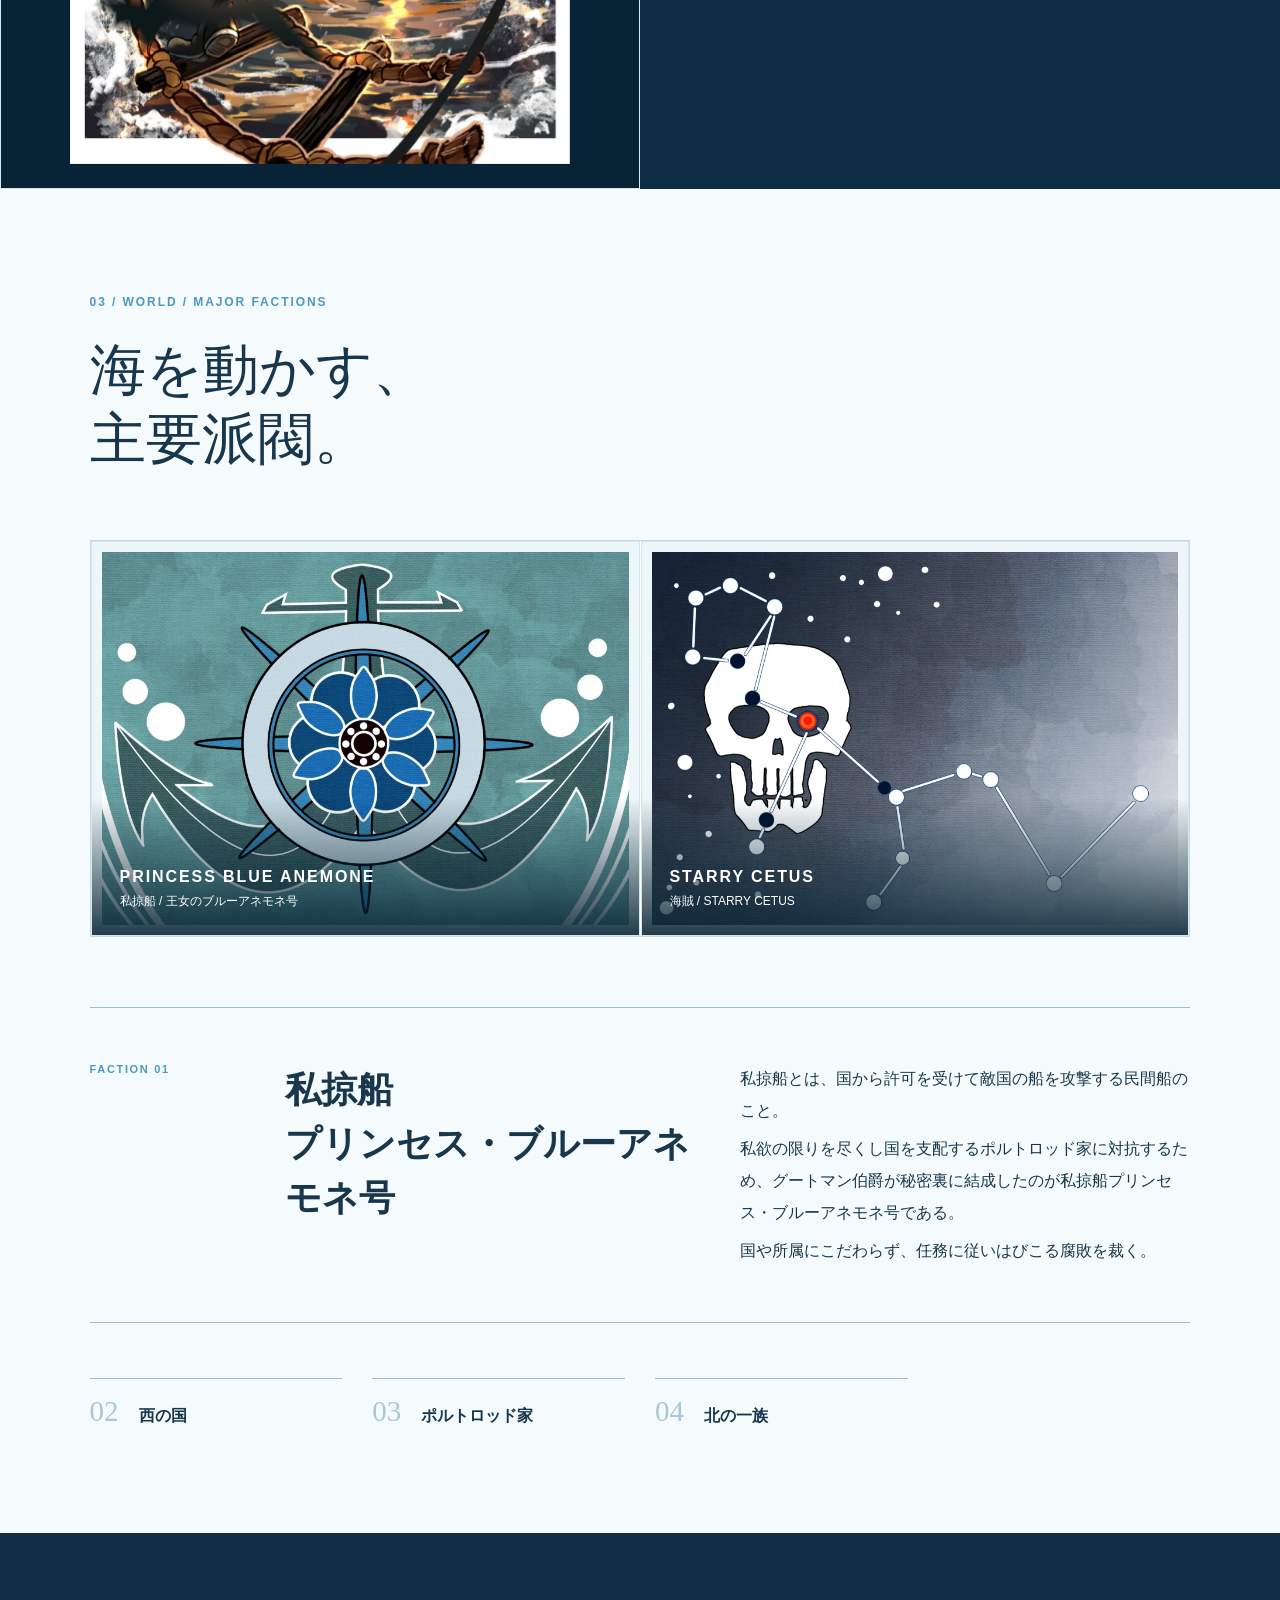
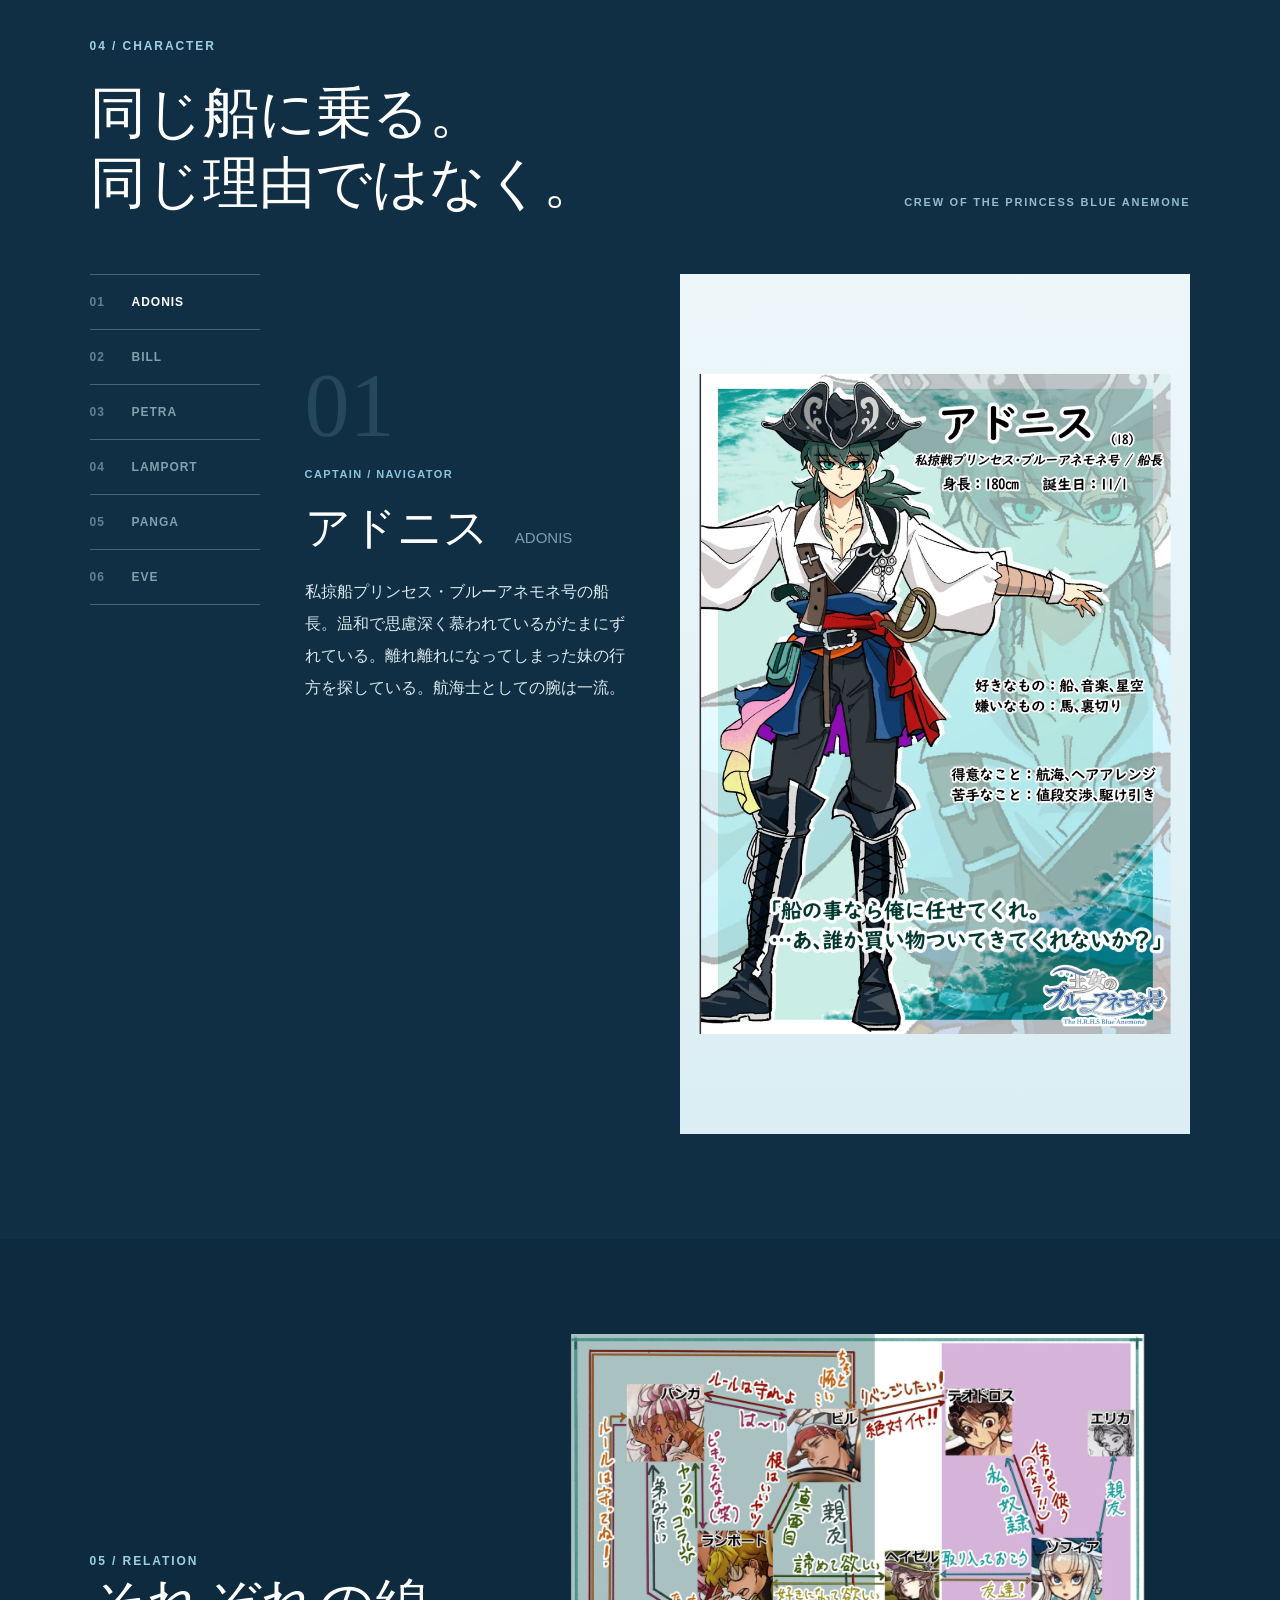
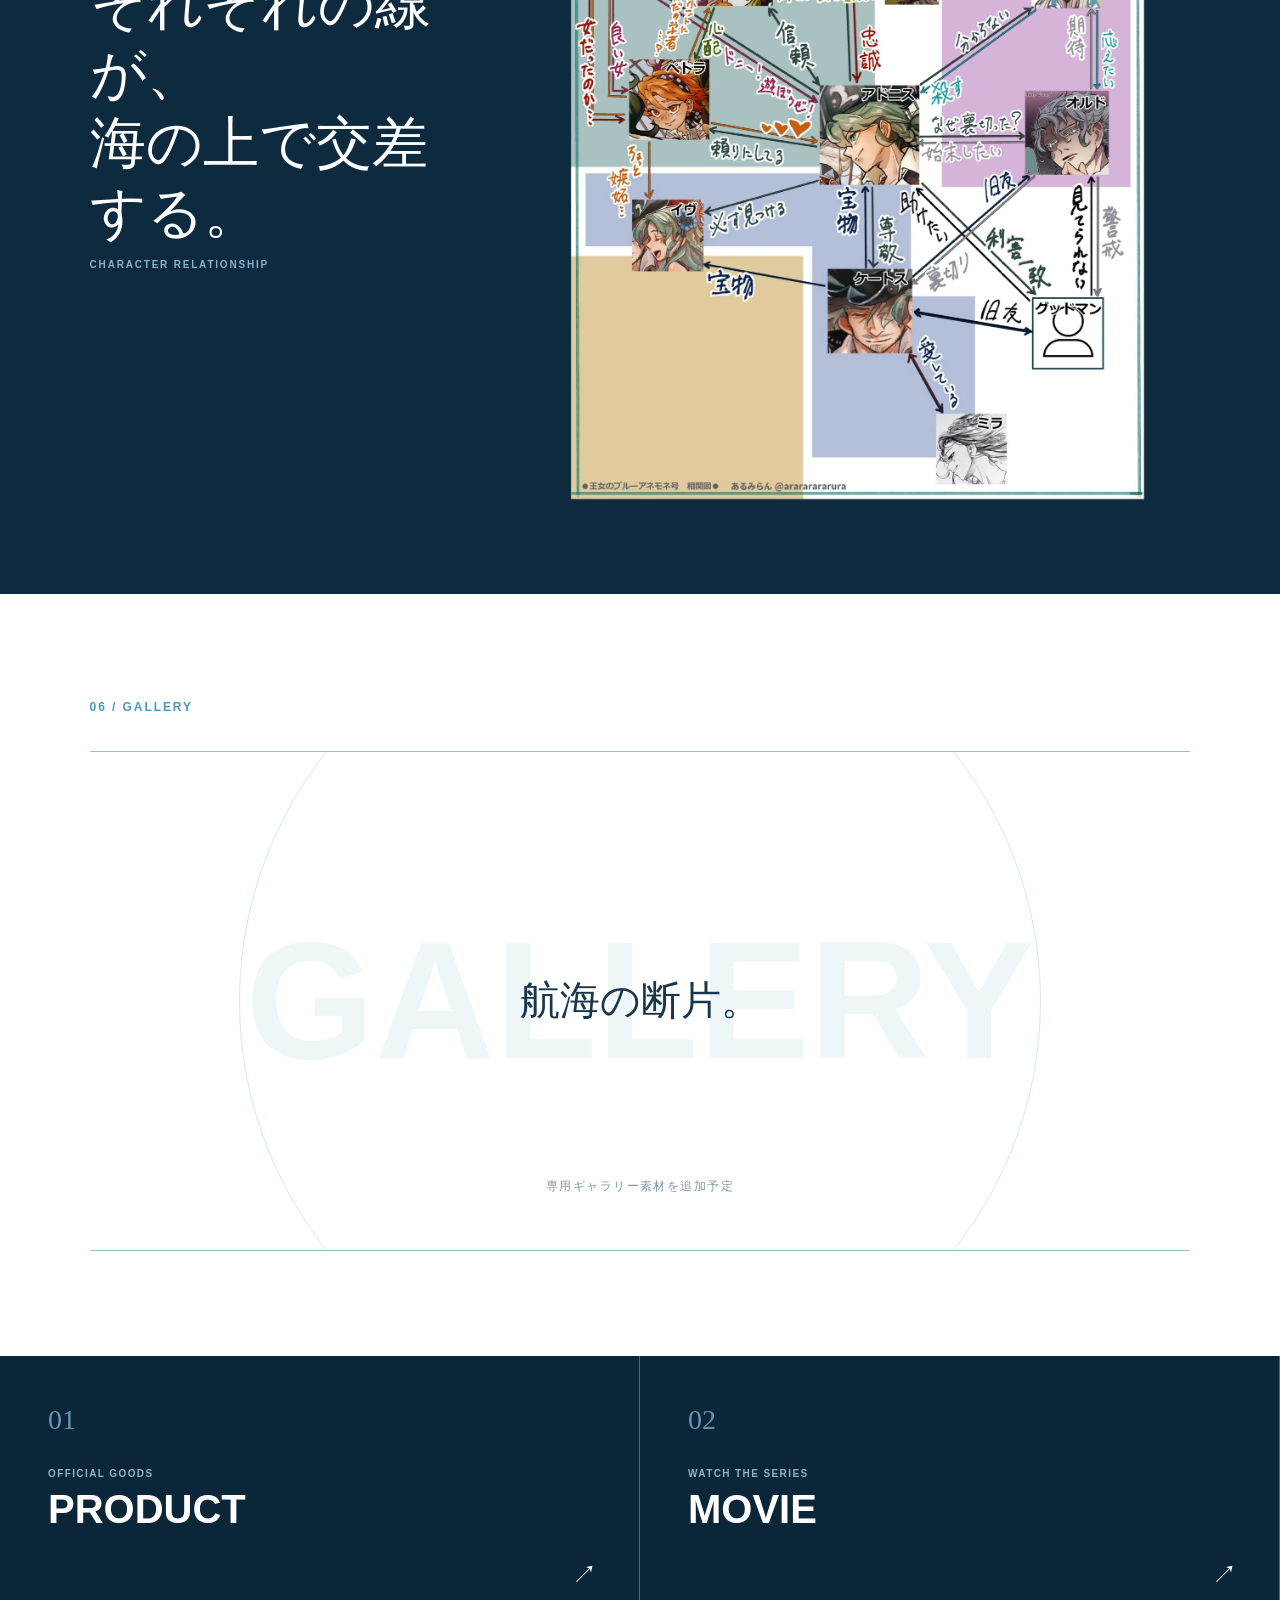
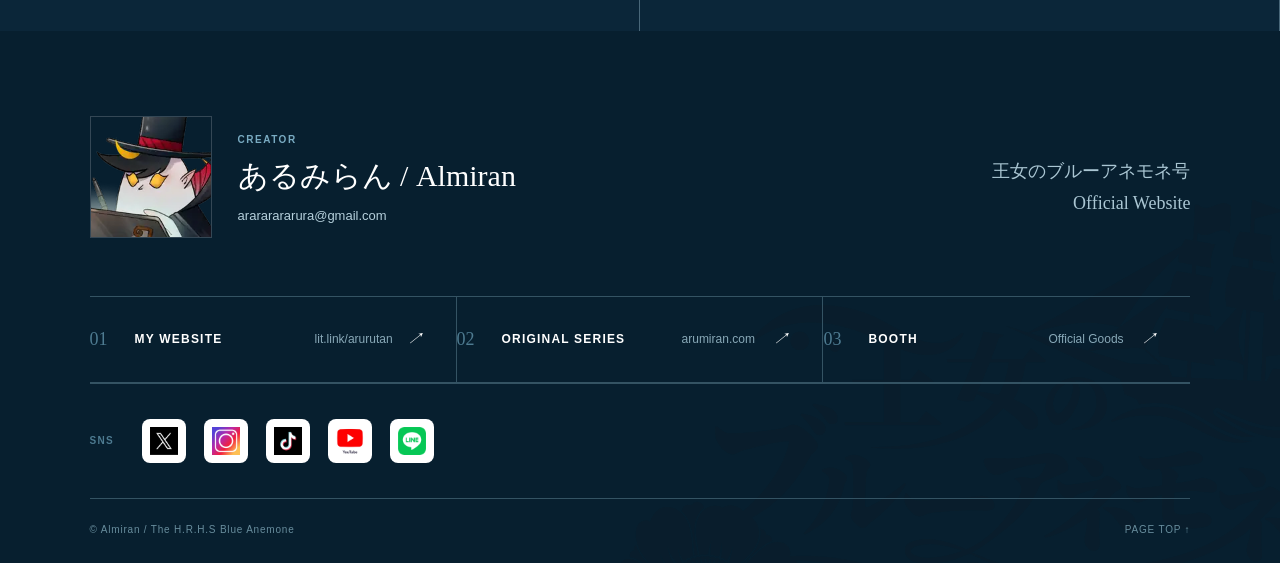
==== commit 0b9d2474: "Remove comic page and add concept movie" ====
--- a/index.html
+++ b/index.html
@@ -1,15 +1,15 @@
-<!doctype html><html lang="ja"><head><meta charset="utf-8"><meta name="viewport" content="width=device-width,initial-scale=1"><title>王女のブルーアネモネ号 Official Website</title><link rel="preload" as="image" href="assets/header-logo.webp" fetchpriority="high"><link rel="preload" as="image" href="assets/main-logo.webp" fetchpriority="high"><link rel="stylesheet" href="style.css"><link rel="stylesheet" href="responsive.css?v=15"></head>
+<!doctype html><html lang="ja"><head><meta charset="utf-8"><meta name="viewport" content="width=device-width,initial-scale=1"><title>王女のブルーアネモネ号 Official Website</title><link rel="preload" as="image" href="assets/header-logo.webp" fetchpriority="high"><link rel="preload" as="image" href="assets/main-logo.webp" fetchpriority="high"><link rel="stylesheet" href="style.css"><link rel="stylesheet" href="responsive.css?v=15"><link rel="stylesheet" href="concept-movie.css?v=1"></head>
 <body>
 <header class="site-header"><a class="brand" href="#top"><img src="assets/header-logo.webp" alt="王女のブルーアネモネ号" width="2615" height="1290" fetchpriority="high" decoding="async"></a><nav><a href="#about">ABOUT</a><a href="#story">STORY</a><a href="#world">WORLD</a><a href="#character">CHARACTER</a><a href="#gallery">GALLERY</a><a href="#product">CONTENTS</a></nav></header>
 <main>
 <section id="top" class="hero"><div class="hero-grid"></div><div class="hero-wave wave-a"></div><div class="hero-wave wave-b"></div><div class="hero-copy"><p class="eyebrow">THE H.R.H.S BLUE ANEMONE / OFFICIAL WEBSITE</p><img class="hero-logo" src="assets/main-logo.webp" alt="王女のブルーアネモネ号" width="2990" height="1888" fetchpriority="high" decoding="async"><h1>海へ帰ろう。<br>全ての因縁を<br>終わらせて</h1></div><div class="hero-seal" aria-hidden="true"><span>BA</span><small>PRIVATEER SHIP</small></div><div class="scroll">SCROLL ↓</div></section>
-<section id="about" class="section about"><div class="section-index">01 / ABOUT</div><div class="about-head"><h2>この海で、<br>何者になるか。</h2><p>誰に何を言われても胸を張れる生き方を。</p></div><div class="about-layout"><figure><img src="assets/about.webp" alt="王女のブルーアネモネ号 イメージ" width="1308" height="1800" loading="lazy" decoding="async"><figcaption>THE H.R.H.S BLUE ANEMONE / VISUAL 01</figcaption></figure><div class="about-copy"><dl><dt>TITLE</dt><dd>王女のブルーアネモネ号<br><span>The H.R.H.S Blue Anemone</span></dd><dt>GENRE</dt><dd>海洋冒険 / ファンタジー / ヒューマンドラマ</dd></dl><p>YouTube Shorts にて総再生数3500万回を超える、あるみらんのメインシリーズ。</p><p>「どんな状況であっても、どう生きるか、どんな人間になるかを選ぶのは自分自身」というテーマを軸に、海を舞台とした冒険、仲間との絆、過去や因縁に立ち向かうキャラクターたちを描いた物語です。</p><p>2024年からSNSを中心に、イラスト・漫画・動画などを発信。漫画を作品の核として、SNSの動画やグッズなどを入り口に、より多くの方に物語を知ってもらうことを目指しています。</p></div></div></section>
+<section id="about" class="section about"><div class="section-index">01 / ABOUT</div><div class="about-head"><h2>この海で、<br>何者になるか。</h2><p>誰に何を言われても胸を張れる生き方を。</p></div><div class="about-layout"><figure><img src="assets/about.webp" alt="王女のブルーアネモネ号 イメージ" width="1308" height="1800" loading="lazy" decoding="async"><figcaption>THE H.R.H.S BLUE ANEMONE / VISUAL 01</figcaption></figure><div class="about-copy"><dl><dt>TITLE</dt><dd>王女のブルーアネモネ号<br><span>The H.R.H.S Blue Anemone</span></dd><dt>GENRE</dt><dd>海洋冒険 / ファンタジー / ヒューマンドラマ</dd></dl><p>YouTube Shorts にて総再生数3500万回を超える、あるみらんのメインシリーズ。</p><p>「どんな状況であっても、どう生きるか、どんな人間になるかを選ぶのは自分自身」というテーマを軸に、海を舞台とした冒険、仲間との絆、過去や因縁に立ち向かうキャラクターたちを描いた物語です。</p><p>2024年からSNSを中心に、イラスト・漫画・動画などを発信。漫画を作品の核として、SNSの動画やグッズなどを入り口に、より多くの方に物語を知ってもらうことを目指しています。</p></div></div><div class="concept-movie" aria-labelledby="concept-movie-title"><div class="concept-movie-heading"><p class="section-index">01 / CONCEPT MOVIE</p><h2 id="concept-movie-title">「王女のブルーアネモネ号」<br><span>Concept Movie</span></h2></div><div class="concept-movie-player"><iframe src="https://www.youtube-nocookie.com/embed/Io4i43J26CM?rel=0" title="「王女のブルーアネモネ号」 Concept Movie" loading="lazy" referrerpolicy="strict-origin-when-cross-origin" allow="accelerometer; autoplay; clipboard-write; encrypted-media; gyroscope; picture-in-picture; web-share" allowfullscreen></iframe></div></div></section>
 <section id="story" class="section story"><div class="story-image"><img src="assets/story.webp" alt="王女のブルーアネモネ号 ストーリービジュアル" width="1273" height="1800" loading="lazy" decoding="async"></div><div class="story-copy"><div class="section-index light">02 / STORY</div><blockquote>「故郷の海は、<br>帰るべき場所では<br>なくなった―...」</blockquote><p>18歳の青年アドニスは、皮肉にも父と仲間を殺した国の私掠船船長となってしまった。</p><p>離れ離れになった妹のイヴを探しながら、様々な立場・過去をもつ仲間と共に、海を国を駆け巡る。</p></div></section>
 <section id="world" class="section world"><div class="section-index">03 / WORLD / MAJOR FACTIONS</div><div class="world-title"><h2>海を動かす、<br>主要派閥。</h2></div><div class="flags"><figure><img src="assets/flag-blue.webp" alt="プリンセス・ブルーアネモネ号の旗" width="1800" height="1272" loading="lazy" decoding="async"><figcaption><b>PRINCESS BLUE ANEMONE</b><span>私掠船 / 王女のブルーアネモネ号</span></figcaption></figure><figure><img src="assets/flag-cetus.webp" alt="スターリィセタスの旗" width="1800" height="1272" loading="lazy" decoding="async"><figcaption><b>STARRY CETUS</b><span>海賊 / STARRY CETUS</span></figcaption></figure></div><article class="keyword-main"><div class="keyword-no">FACTION 01</div><h3>私掠船<br>プリンセス・ブルーアネモネ号</h3><div class="keyword-copy"><p>私掠船とは、国から許可を受けて敵国の船を攻撃する民間船のこと。</p><p>私欲の限りを尽くし国を支配するポルトロッド家に対抗するため、グートマン伯爵が秘密裏に結成したのが私掠船プリンセス・ブルーアネモネ号である。</p><p>国や所属にこだわらず、任務に従いはびこる腐敗を裁く。</p></div></article><div class="keyword-list"><div><span>02</span><b>西の国</b></div><div><span>03</span><b>ポルトロッド家</b></div><div><span>04</span><b>北の一族</b></div></div></section>
 <section id="character" class="section characters"><div class="section-index light">04 / CHARACTER</div><div class="character-heading"><h2>同じ船に乗る。<br>同じ理由ではなく。</h2><p>CREW OF THE PRINCESS BLUE ANEMONE</p></div><div class="character-stage"><div class="character-tabs" role="tablist"><button class="active" data-char="0"><span>01</span>ADONIS</button><button data-char="1"><span>02</span>BILL</button><button data-char="2"><span>03</span>PETRA</button><button data-char="3"><span>04</span>LAMPORT</button><button data-char="4"><span>05</span>PANGA</button><button data-char="5"><span>06</span>EVE</button></div><div class="character-text"><div class="char-no">01</div><p class="role">CAPTAIN / NAVIGATOR</p><h3>アドニス <small>ADONIS</small></h3><p class="desc">私掠船プリンセス・ブルーアネモネ号の船長。温和で思慮深く慕われているがたまにずれている。離れ離れになってしまった妹の行方を探している。航海士としての腕は一流。</p></div><div class="character-cards"><img class="active" src="assets/adonis.webp" alt="アドニス プロフィールカード" width="811" height="1137" loading="lazy" decoding="async"><img src="assets/bill.webp" alt="ビル プロフィールカード" width="811" height="1137" loading="lazy" decoding="async"><img src="assets/petra.webp" alt="ペトラ プロフィールカード" width="811" height="1137" loading="lazy" decoding="async"><img src="assets/lamport.webp" alt="ランポート プロフィールカード" width="811" height="1137" loading="lazy" decoding="async"><img src="assets/panga.webp" alt="パンガ プロフィールカード" width="811" height="1137" loading="lazy" decoding="async"><img src="assets/eve.webp" alt="イヴ プロフィールカード" width="811" height="1137" loading="lazy" decoding="async"></div></div></section>
 <section class="relation"><div class="relation-copy"><div class="section-index light">05 / RELATION</div><h2>それぞれの線が、<br>海の上で交差する。</h2><p>CHARACTER RELATIONSHIP</p></div><img src="assets/relation.webp" alt="王女のブルーアネモネ号 相関図" width="1349" height="1800" loading="lazy" decoding="async"></section>
 <section id="gallery" class="section gallery"><div class="section-index">06 / GALLERY</div><div class="gallery-empty"><div class="gallery-word">GALLERY</div><p>航海の断片。</p><span>専用ギャラリー素材を追加予定</span></div></section>
-<section id="product" class="portals"><a href="https://aru-rutan.booth.pm/" target="_blank" rel="noopener"><span>01</span><small>OFFICIAL GOODS</small><b>PRODUCT</b><i>↗</i></a><a href="/comic/"><span>02</span><small>READ THE STORY</small><b>COMIC</b><i>↗</i></a><a id="movie" href="https://youtube.com/playlist?list=PL7vGDFSIdqcCWFHSTTX7_EQet-5BRoSVh&si=fsrJKf89MZkEYQkq" target="_blank" rel="noopener"><span>03</span><small>WATCH THE SERIES</small><b>MOVIE</b><i>↗</i></a></section>
+<section id="product" class="portals"><a href="https://aru-rutan.booth.pm/" target="_blank" rel="noopener"><span>01</span><small>OFFICIAL GOODS</small><b>PRODUCT</b><i>↗</i></a><a id="movie" href="https://youtube.com/playlist?list=PL7vGDFSIdqcCWFHSTTX7_EQet-5BRoSVh&si=fsrJKf89MZkEYQkq" target="_blank" rel="noopener"><span>02</span><small>WATCH THE SERIES</small><b>MOVIE</b><i>↗</i></a></section>
 </main>
 <footer class="footer"><img class="footer-logo" src="assets/footer-logo.webp" alt="王女のブルーアネモネ号" width="2891" height="1788" loading="lazy" decoding="async"><div class="footer-top"><div class="creator"><img src="assets/almiran.webp" alt="あるみらん" width="180" height="180" loading="lazy" decoding="async"><div><span>CREATOR</span><h2>あるみらん / Almiran</h2><a href="mailto:arararararura@gmail.com">arararararura@gmail.com</a></div></div><p class="creator-copy">王女のブルーアネモネ号<br>Official Website</p></div><div class="footer-links"><a href="https://lit.link/arurutan" target="_blank" rel="noopener"><span>01</span><b>MY WEBSITE</b><em>lit.link/arurutan</em><i>↗</i></a><a href="https://www.arumiran.com/" target="_blank" rel="noopener"><span>02</span><b>ORIGINAL SERIES</b><em>arumiran.com</em><i>↗</i></a><a href="https://aru-rutan.booth.pm/" target="_blank" rel="noopener"><span>03</span><b>BOOTH</b><em>Official Goods</em><i>↗</i></a></div><div class="social"><span>SNS</span><a href="https://x.com/arararararura" target="_blank" rel="noopener" aria-label="X"><img src="assets/social-x.jpg" alt="X" width="160" height="160" loading="lazy" decoding="async"></a><a href="https://www.instagram.com/arararararura" target="_blank" rel="noopener" aria-label="Instagram"><img src="assets/social-instagram.jpg" alt="Instagram" width="160" height="160" loading="lazy" decoding="async"></a><a href="https://www.tiktok.com/@arumiran" target="_blank" rel="noopener" aria-label="TikTok"><img src="assets/social-tiktok.png" alt="TikTok" width="160" height="160" loading="lazy" decoding="async"></a><a href="https://youtube.com/@arumiran" target="_blank" rel="noopener" aria-label="YouTube"><img src="assets/social-youtube.jpg" alt="YouTube" width="160" height="160" loading="lazy" decoding="async"></a><a href="https://lin.ee/MexFZj4" target="_blank" rel="noopener" aria-label="LINE"><img src="assets/social-line.png" alt="LINE" width="160" height="160" loading="lazy" decoding="async"></a></div><div class="footer-bottom"><span>© Almiran / The H.R.H.S Blue Anemone</span><a href="#top">PAGE TOP ↑</a></div></footer>
 <script src="script.js"></script></body></html>
--- a/concept-movie.css
+++ b/concept-movie.css
@@ -0,0 +1,72 @@
+.concept-movie{
+  display:grid;
+  grid-template-columns:minmax(0,.72fr) minmax(0,1.28fr);
+  gap:clamp(32px,5vw,76px);
+  align-items:center;
+  margin-top:104px;
+  padding-top:56px;
+  border-top:1px solid var(--line);
+}
+
+.concept-movie-heading .section-index{
+  margin:0 0 20px;
+}
+
+.concept-movie-heading h2{
+  margin:0;
+  color:var(--deep);
+  font-family:"Yu Mincho","Hiragino Mincho ProN",serif;
+  font-size:clamp(30px,3.1vw,48px);
+  font-weight:500;
+  line-height:1.45;
+}
+
+.concept-movie-heading h2 span{
+  color:var(--blue);
+  font-family:Arial,sans-serif;
+  font-size:.47em;
+  font-weight:700;
+  letter-spacing:.08em;
+}
+
+.concept-movie-player{
+  aspect-ratio:16 / 9;
+  overflow:hidden;
+  background:var(--deep);
+  border:1px solid #c7dbe4;
+}
+
+.concept-movie-player iframe{
+  display:block;
+  width:100%;
+  height:100%;
+  border:0;
+}
+
+.portals{
+  grid-template-columns:repeat(2,minmax(0,1fr));
+}
+
+@media(max-width:900px){
+  .concept-movie{
+    grid-template-columns:1fr;
+    gap:30px;
+    margin-top:68px;
+    padding-top:44px;
+  }
+
+  .portals{
+    grid-template-columns:1fr;
+  }
+}
+
+@media(max-width:600px){
+  .concept-movie{
+    margin-top:56px;
+    padding-top:36px;
+  }
+
+  .concept-movie-heading h2{
+    font-size:clamp(27px,8vw,38px);
+  }
+}
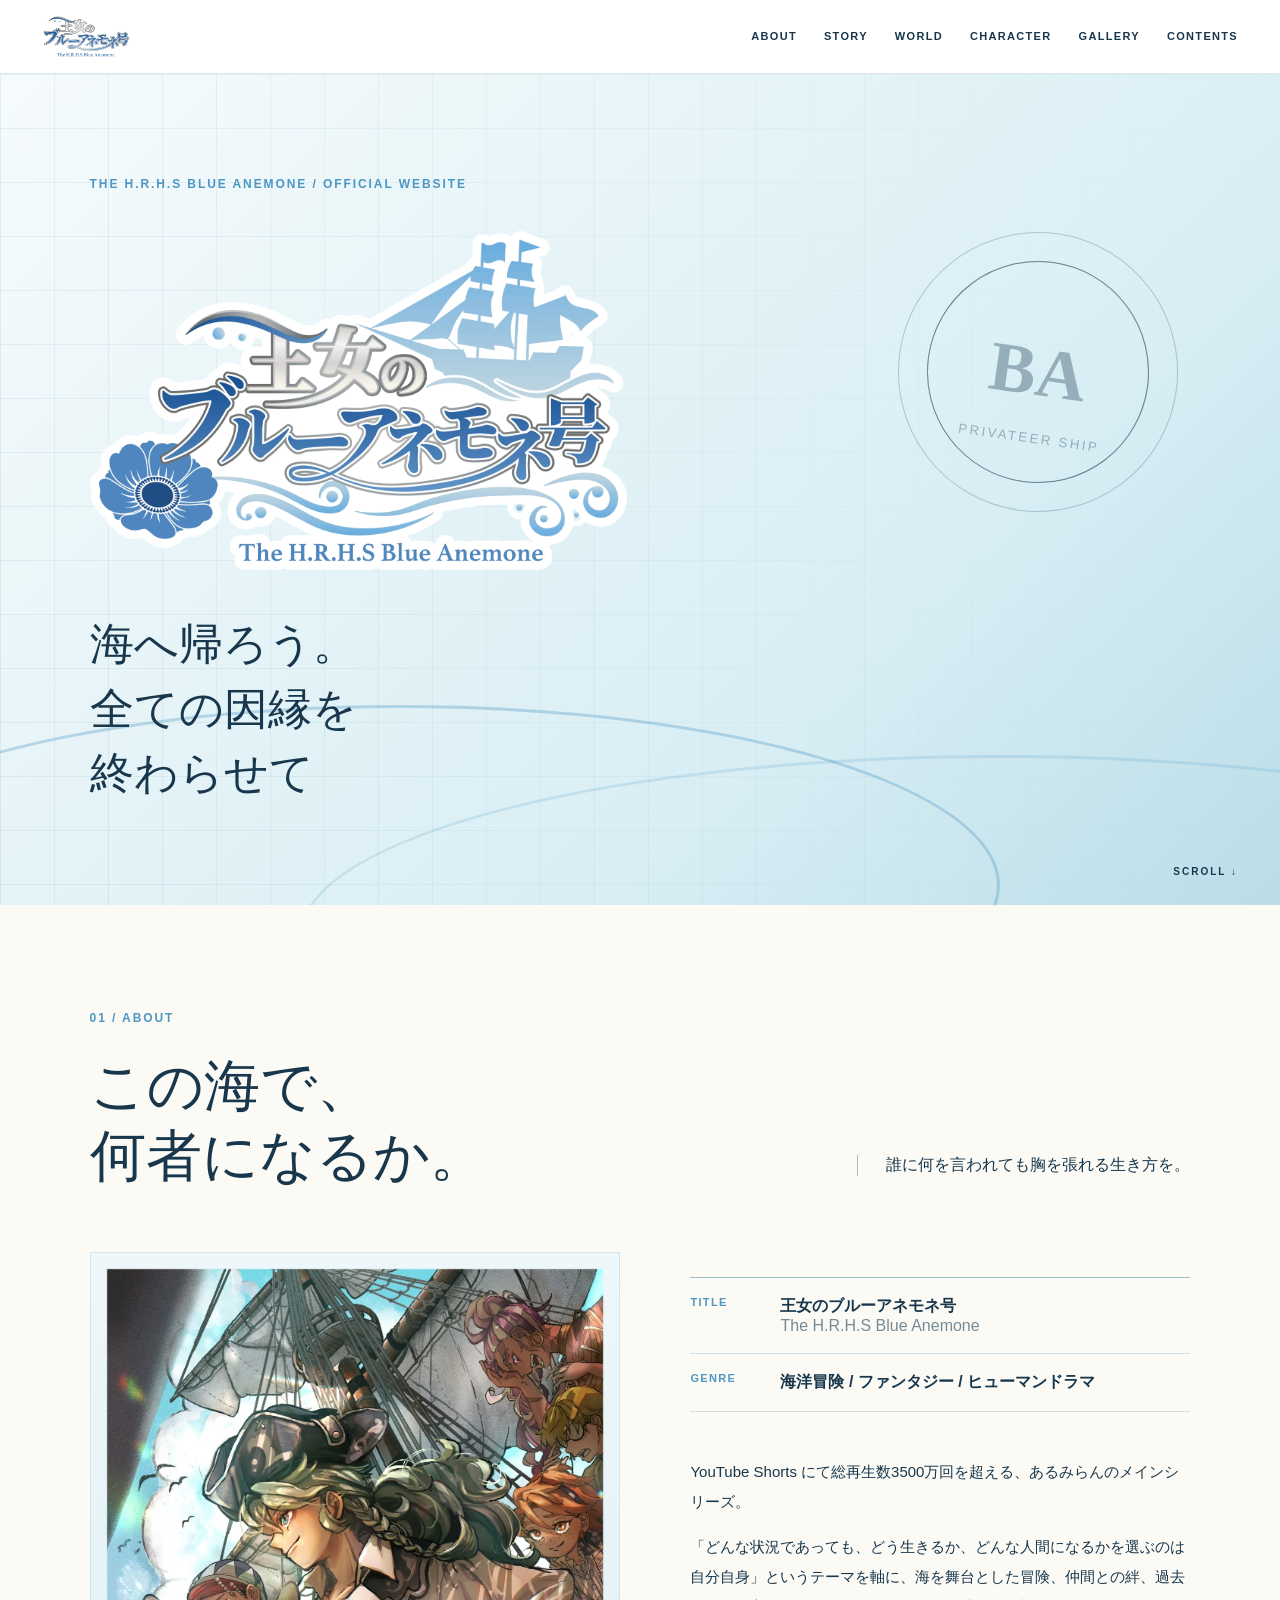
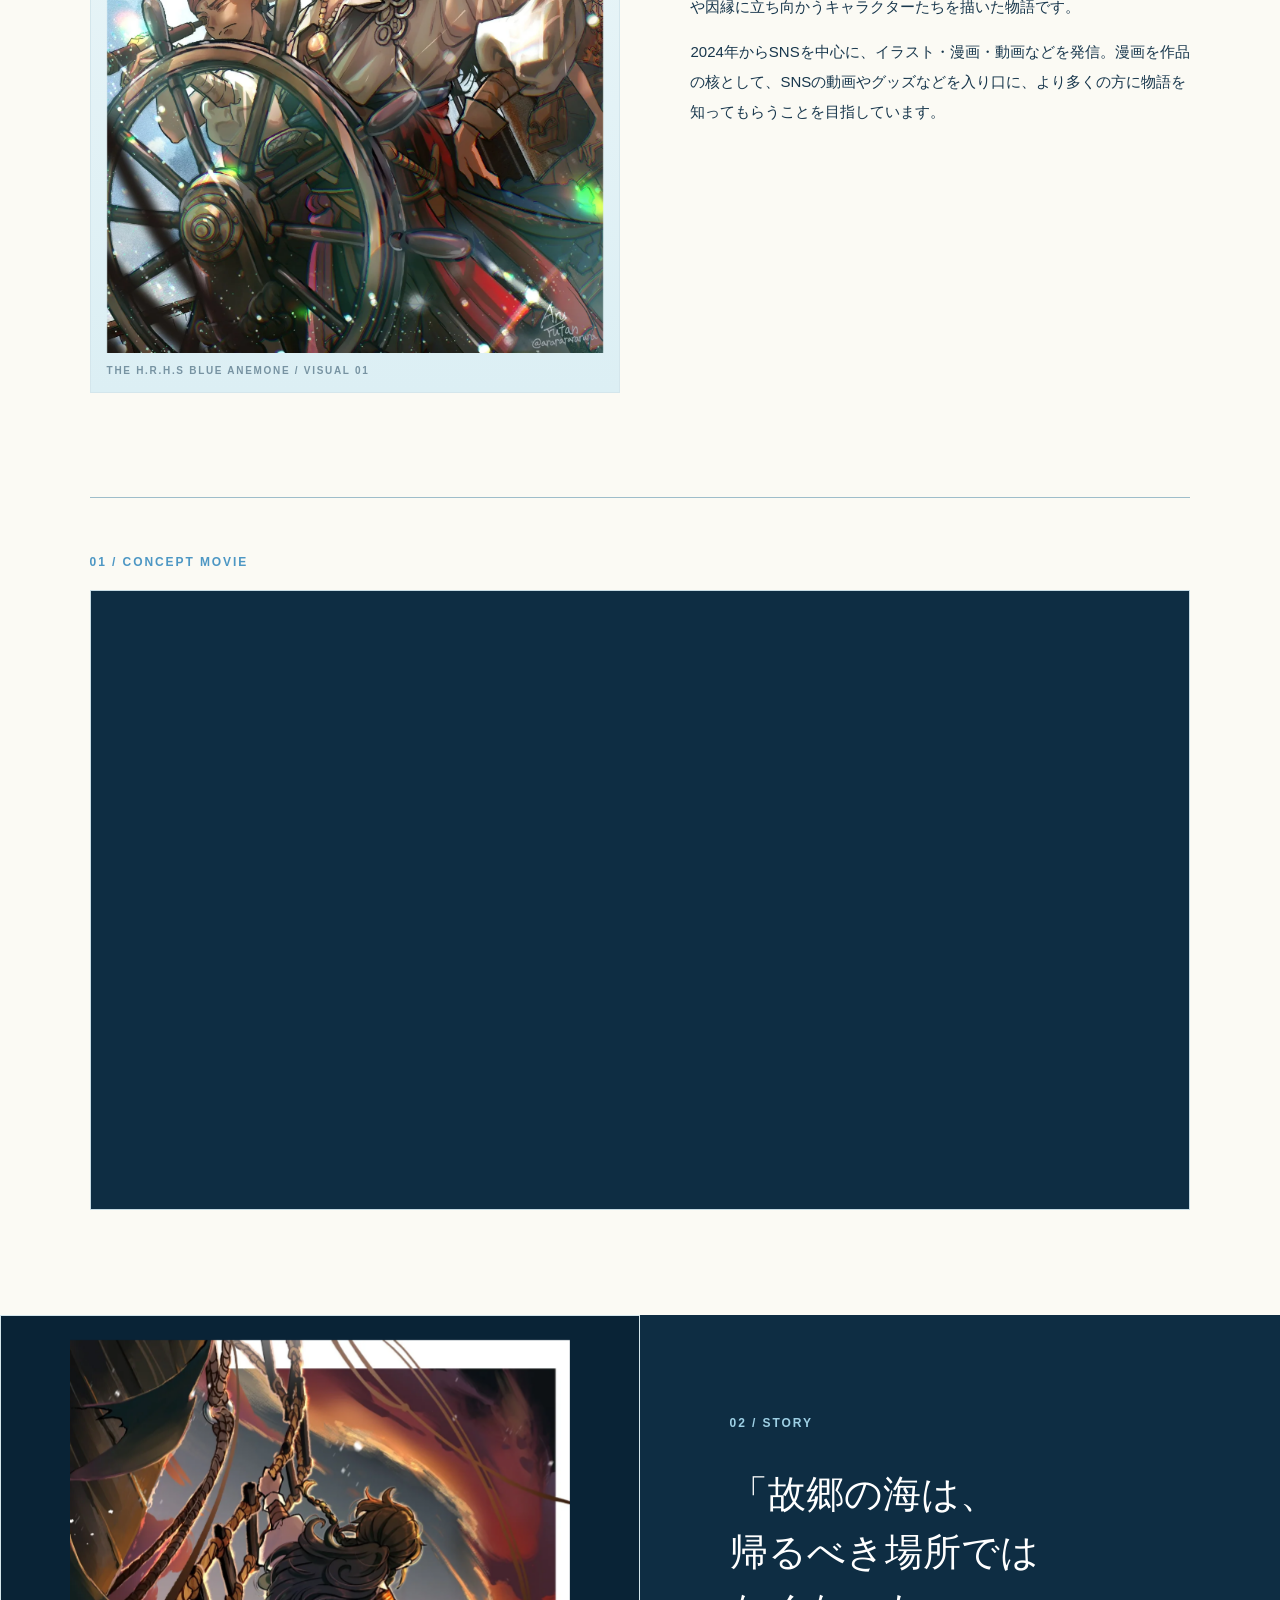
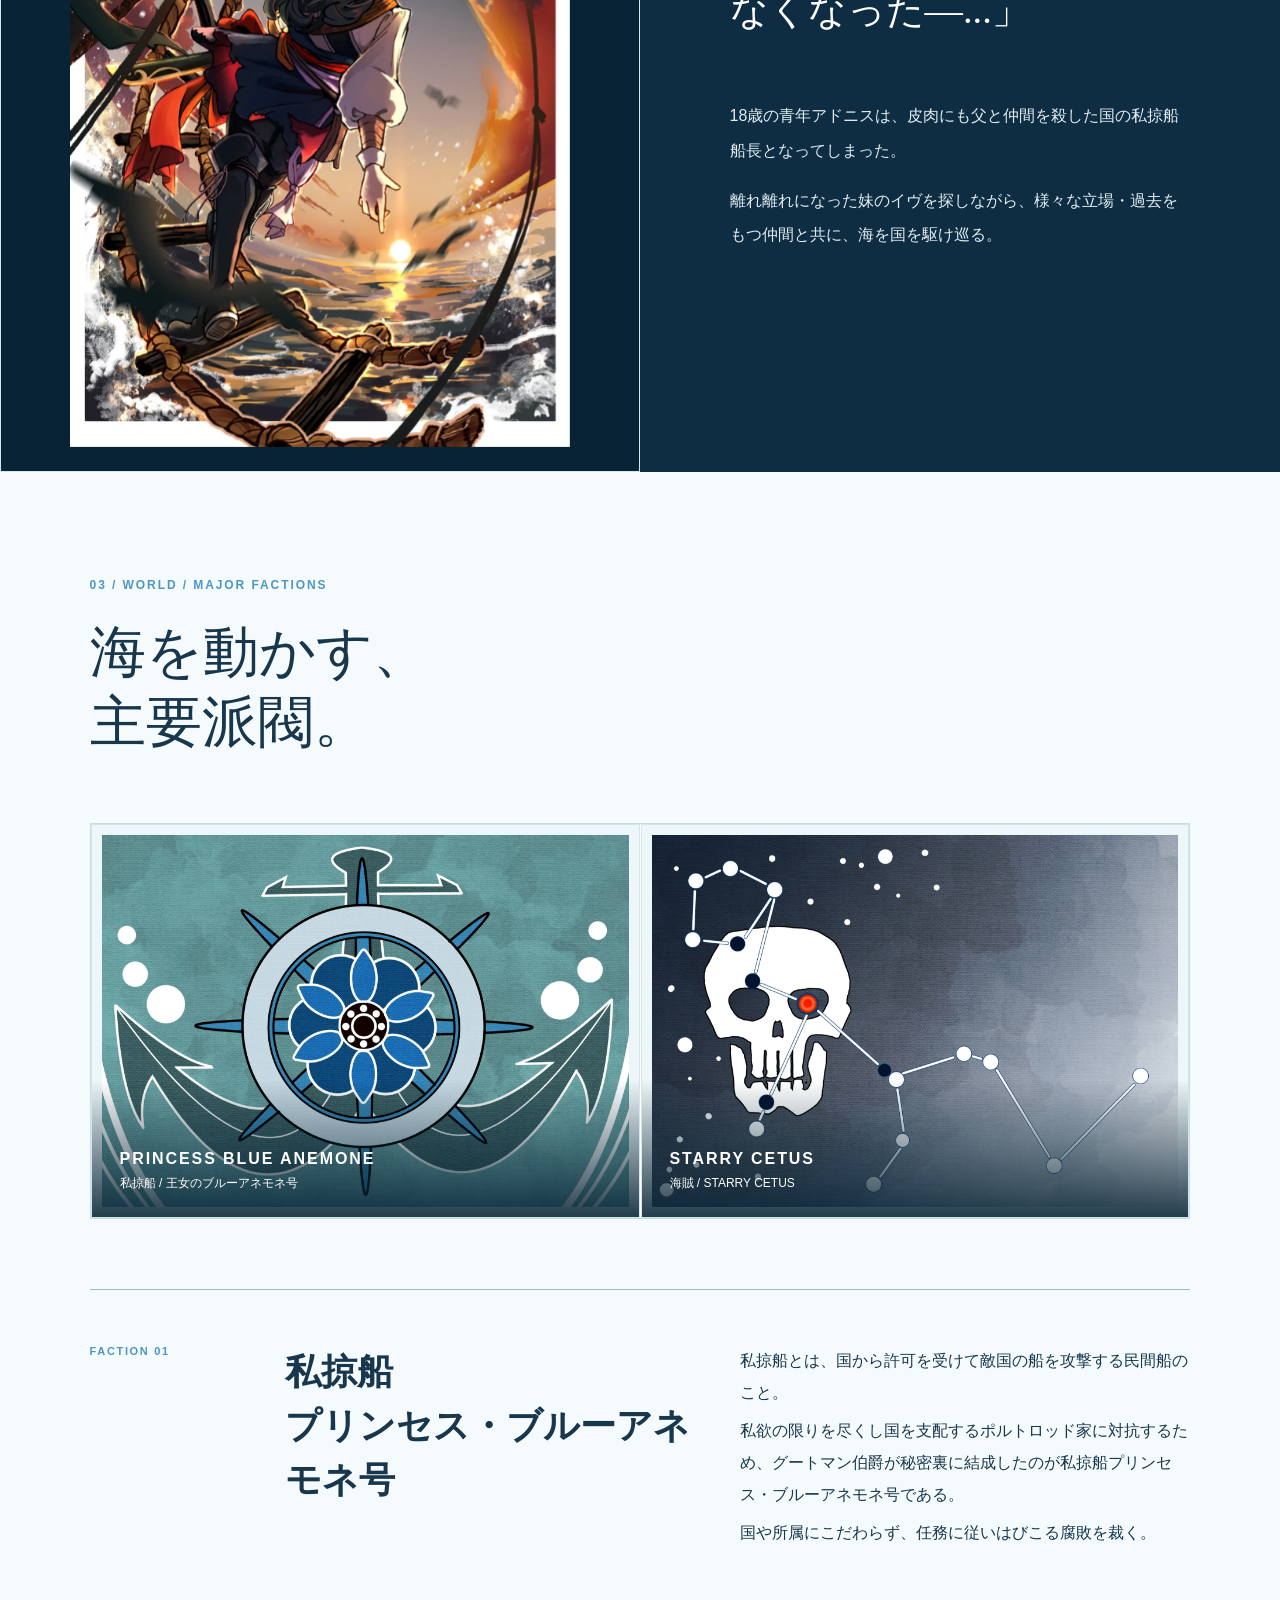
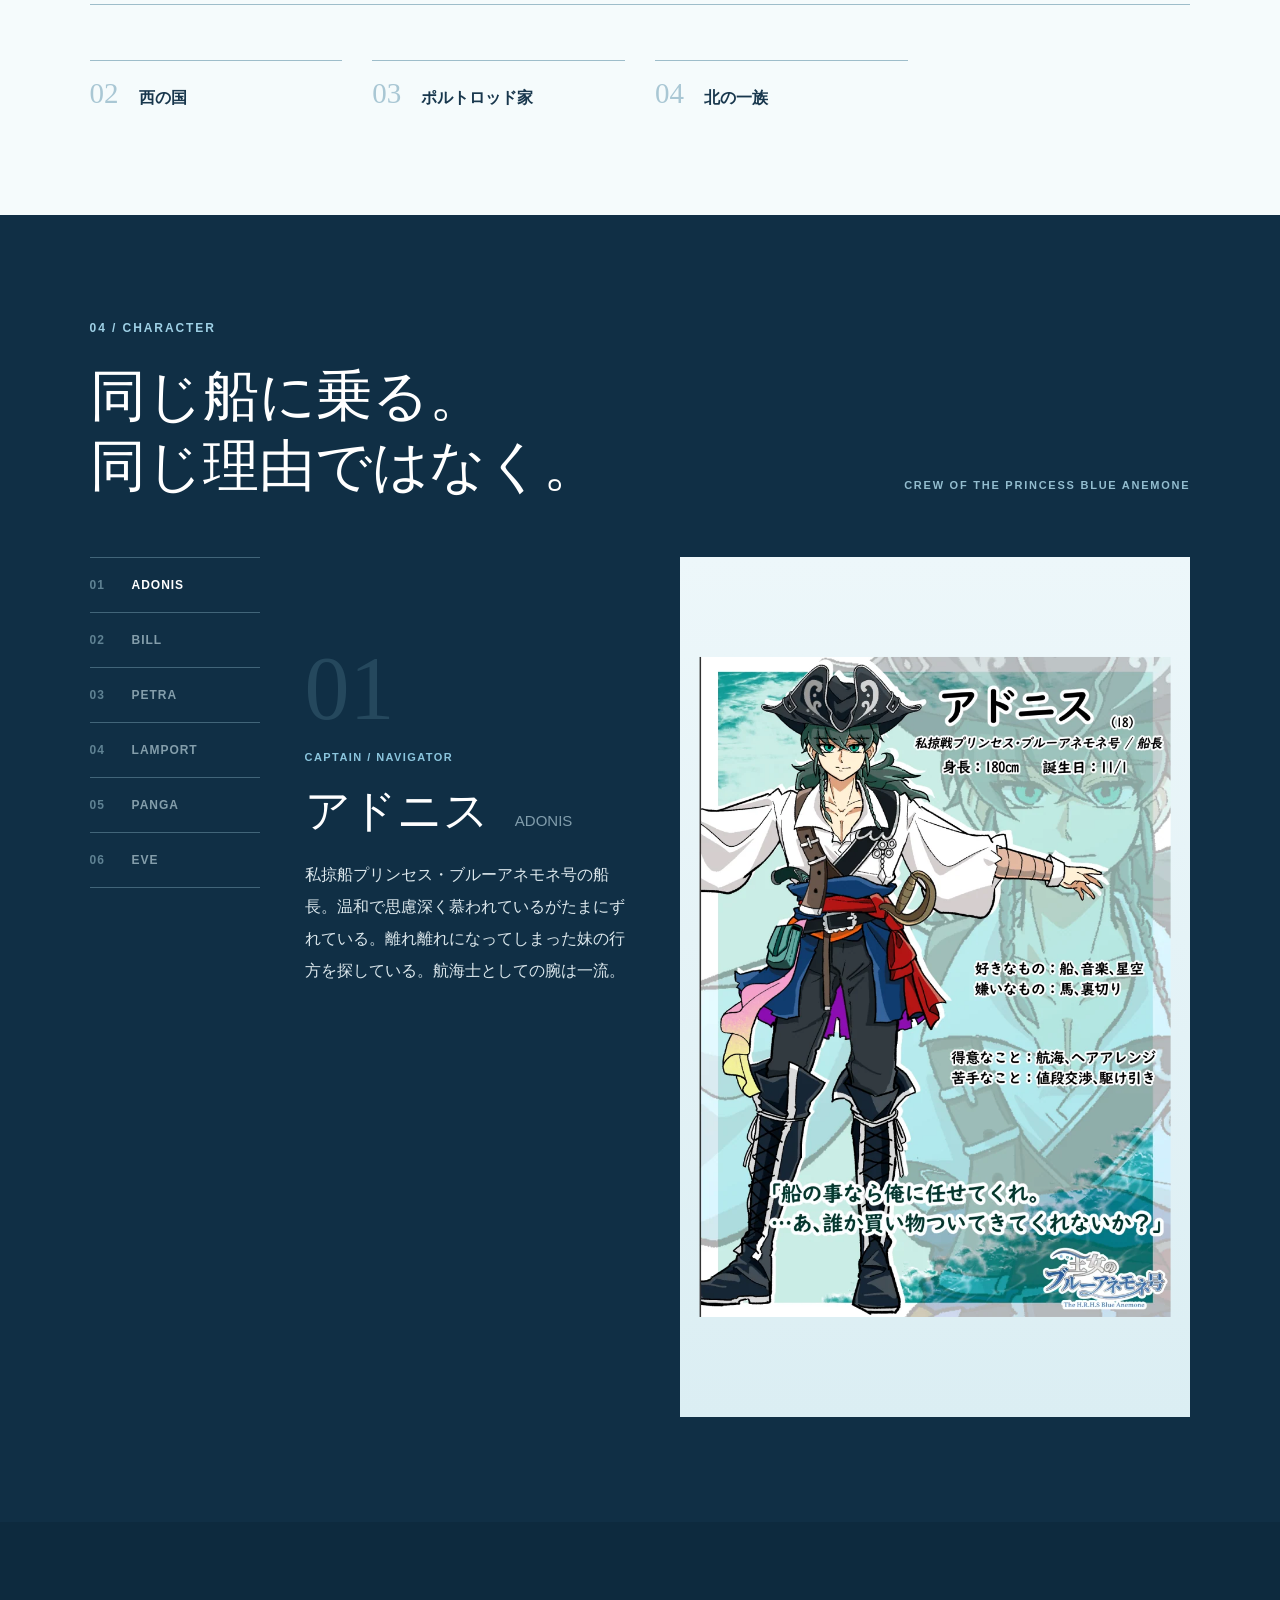
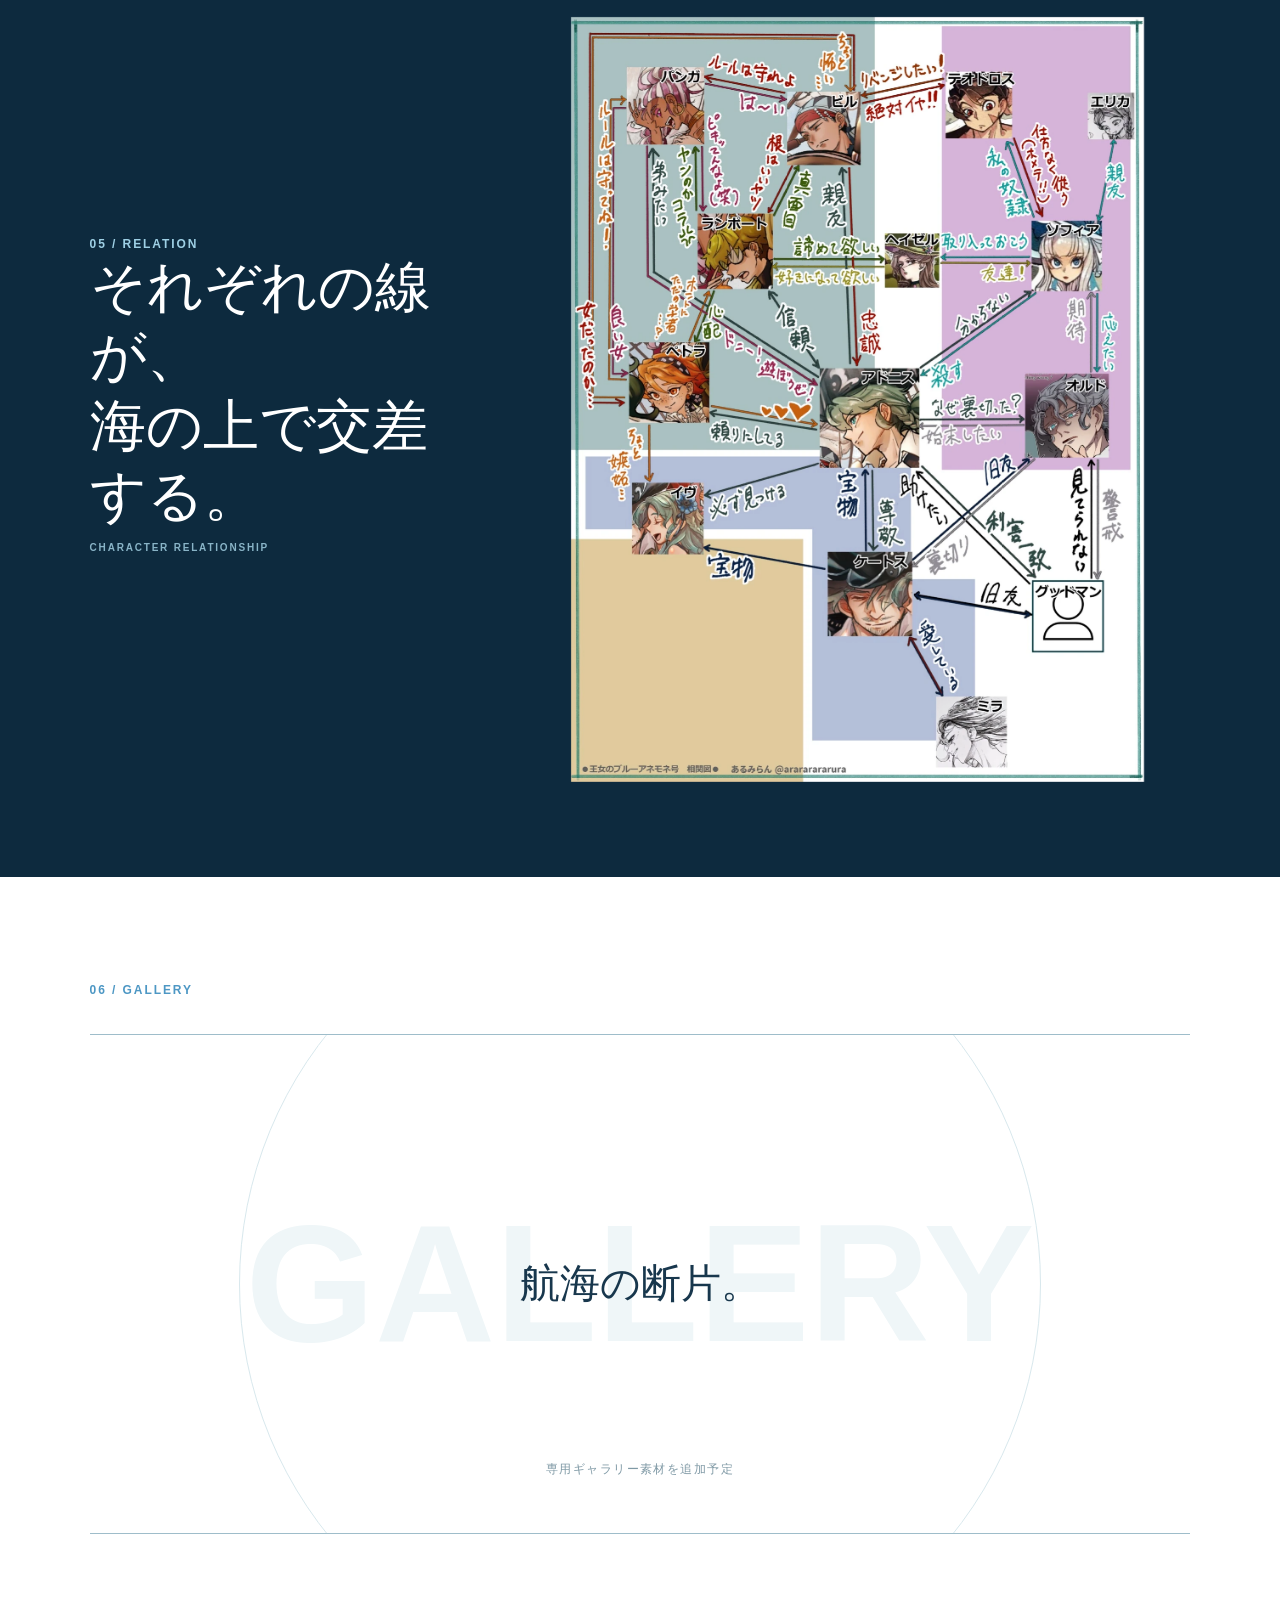
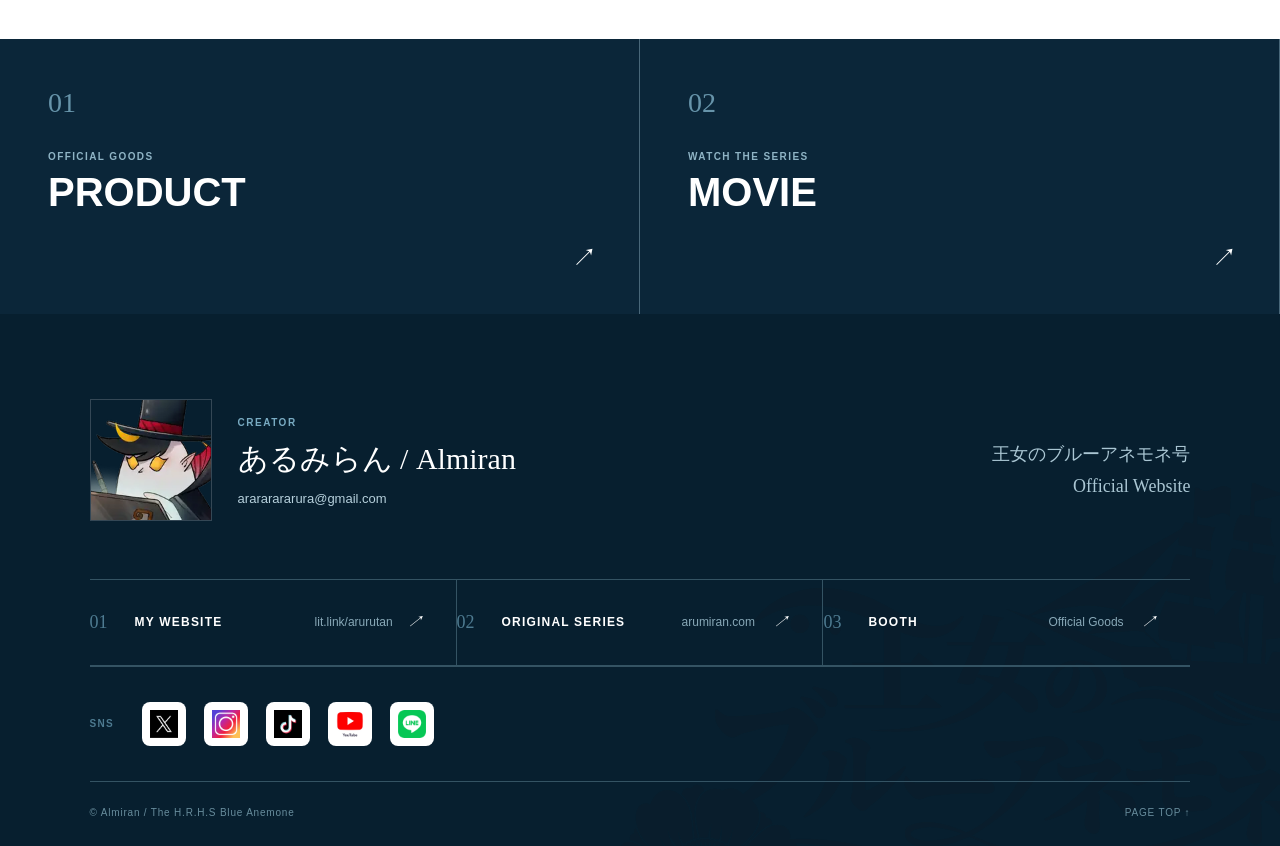
==== commit 095d9422: "Simplify concept movie heading" ====
--- a/index.html
+++ b/index.html
@@ -3,7 +3,7 @@
 <header class="site-header"><a class="brand" href="#top"><img src="assets/header-logo.webp" alt="王女のブルーアネモネ号" width="2615" height="1290" fetchpriority="high" decoding="async"></a><nav><a href="#about">ABOUT</a><a href="#story">STORY</a><a href="#world">WORLD</a><a href="#character">CHARACTER</a><a href="#gallery">GALLERY</a><a href="#product">CONTENTS</a></nav></header>
 <main>
 <section id="top" class="hero"><div class="hero-grid"></div><div class="hero-wave wave-a"></div><div class="hero-wave wave-b"></div><div class="hero-copy"><p class="eyebrow">THE H.R.H.S BLUE ANEMONE / OFFICIAL WEBSITE</p><img class="hero-logo" src="assets/main-logo.webp" alt="王女のブルーアネモネ号" width="2990" height="1888" fetchpriority="high" decoding="async"><h1>海へ帰ろう。<br>全ての因縁を<br>終わらせて</h1></div><div class="hero-seal" aria-hidden="true"><span>BA</span><small>PRIVATEER SHIP</small></div><div class="scroll">SCROLL ↓</div></section>
-<section id="about" class="section about"><div class="section-index">01 / ABOUT</div><div class="about-head"><h2>この海で、<br>何者になるか。</h2><p>誰に何を言われても胸を張れる生き方を。</p></div><div class="about-layout"><figure><img src="assets/about.webp" alt="王女のブルーアネモネ号 イメージ" width="1308" height="1800" loading="lazy" decoding="async"><figcaption>THE H.R.H.S BLUE ANEMONE / VISUAL 01</figcaption></figure><div class="about-copy"><dl><dt>TITLE</dt><dd>王女のブルーアネモネ号<br><span>The H.R.H.S Blue Anemone</span></dd><dt>GENRE</dt><dd>海洋冒険 / ファンタジー / ヒューマンドラマ</dd></dl><p>YouTube Shorts にて総再生数3500万回を超える、あるみらんのメインシリーズ。</p><p>「どんな状況であっても、どう生きるか、どんな人間になるかを選ぶのは自分自身」というテーマを軸に、海を舞台とした冒険、仲間との絆、過去や因縁に立ち向かうキャラクターたちを描いた物語です。</p><p>2024年からSNSを中心に、イラスト・漫画・動画などを発信。漫画を作品の核として、SNSの動画やグッズなどを入り口に、より多くの方に物語を知ってもらうことを目指しています。</p></div></div><div class="concept-movie" aria-labelledby="concept-movie-title"><div class="concept-movie-heading"><p class="section-index">01 / CONCEPT MOVIE</p><h2 id="concept-movie-title">「王女のブルーアネモネ号」<br><span>Concept Movie</span></h2></div><div class="concept-movie-player"><iframe src="https://www.youtube-nocookie.com/embed/Io4i43J26CM?rel=0" title="「王女のブルーアネモネ号」 Concept Movie" loading="lazy" referrerpolicy="strict-origin-when-cross-origin" allow="accelerometer; autoplay; clipboard-write; encrypted-media; gyroscope; picture-in-picture; web-share" allowfullscreen></iframe></div></div></section>
+<section id="about" class="section about"><div class="section-index">01 / ABOUT</div><div class="about-head"><h2>この海で、<br>何者になるか。</h2><p>誰に何を言われても胸を張れる生き方を。</p></div><div class="about-layout"><figure><img src="assets/about.webp" alt="王女のブルーアネモネ号 イメージ" width="1308" height="1800" loading="lazy" decoding="async"><figcaption>THE H.R.H.S BLUE ANEMONE / VISUAL 01</figcaption></figure><div class="about-copy"><dl><dt>TITLE</dt><dd>王女のブルーアネモネ号<br><span>The H.R.H.S Blue Anemone</span></dd><dt>GENRE</dt><dd>海洋冒険 / ファンタジー / ヒューマンドラマ</dd></dl><p>YouTube Shorts にて総再生数3500万回を超える、あるみらんのメインシリーズ。</p><p>「どんな状況であっても、どう生きるか、どんな人間になるかを選ぶのは自分自身」というテーマを軸に、海を舞台とした冒険、仲間との絆、過去や因縁に立ち向かうキャラクターたちを描いた物語です。</p><p>2024年からSNSを中心に、イラスト・漫画・動画などを発信。漫画を作品の核として、SNSの動画やグッズなどを入り口に、より多くの方に物語を知ってもらうことを目指しています。</p></div></div><div class="concept-movie" aria-label="Concept Movie"><p class="section-index">01 / CONCEPT MOVIE</p><div class="concept-movie-player"><iframe src="https://www.youtube-nocookie.com/embed/Io4i43J26CM?rel=0" title="「王女のブルーアネモネ号」 Concept Movie" loading="lazy" referrerpolicy="strict-origin-when-cross-origin" allow="accelerometer; autoplay; clipboard-write; encrypted-media; gyroscope; picture-in-picture; web-share" allowfullscreen></iframe></div></div></section>
 <section id="story" class="section story"><div class="story-image"><img src="assets/story.webp" alt="王女のブルーアネモネ号 ストーリービジュアル" width="1273" height="1800" loading="lazy" decoding="async"></div><div class="story-copy"><div class="section-index light">02 / STORY</div><blockquote>「故郷の海は、<br>帰るべき場所では<br>なくなった―...」</blockquote><p>18歳の青年アドニスは、皮肉にも父と仲間を殺した国の私掠船船長となってしまった。</p><p>離れ離れになった妹のイヴを探しながら、様々な立場・過去をもつ仲間と共に、海を国を駆け巡る。</p></div></section>
 <section id="world" class="section world"><div class="section-index">03 / WORLD / MAJOR FACTIONS</div><div class="world-title"><h2>海を動かす、<br>主要派閥。</h2></div><div class="flags"><figure><img src="assets/flag-blue.webp" alt="プリンセス・ブルーアネモネ号の旗" width="1800" height="1272" loading="lazy" decoding="async"><figcaption><b>PRINCESS BLUE ANEMONE</b><span>私掠船 / 王女のブルーアネモネ号</span></figcaption></figure><figure><img src="assets/flag-cetus.webp" alt="スターリィセタスの旗" width="1800" height="1272" loading="lazy" decoding="async"><figcaption><b>STARRY CETUS</b><span>海賊 / STARRY CETUS</span></figcaption></figure></div><article class="keyword-main"><div class="keyword-no">FACTION 01</div><h3>私掠船<br>プリンセス・ブルーアネモネ号</h3><div class="keyword-copy"><p>私掠船とは、国から許可を受けて敵国の船を攻撃する民間船のこと。</p><p>私欲の限りを尽くし国を支配するポルトロッド家に対抗するため、グートマン伯爵が秘密裏に結成したのが私掠船プリンセス・ブルーアネモネ号である。</p><p>国や所属にこだわらず、任務に従いはびこる腐敗を裁く。</p></div></article><div class="keyword-list"><div><span>02</span><b>西の国</b></div><div><span>03</span><b>ポルトロッド家</b></div><div><span>04</span><b>北の一族</b></div></div></section>
 <section id="character" class="section characters"><div class="section-index light">04 / CHARACTER</div><div class="character-heading"><h2>同じ船に乗る。<br>同じ理由ではなく。</h2><p>CREW OF THE PRINCESS BLUE ANEMONE</p></div><div class="character-stage"><div class="character-tabs" role="tablist"><button class="active" data-char="0"><span>01</span>ADONIS</button><button data-char="1"><span>02</span>BILL</button><button data-char="2"><span>03</span>PETRA</button><button data-char="3"><span>04</span>LAMPORT</button><button data-char="4"><span>05</span>PANGA</button><button data-char="5"><span>06</span>EVE</button></div><div class="character-text"><div class="char-no">01</div><p class="role">CAPTAIN / NAVIGATOR</p><h3>アドニス <small>ADONIS</small></h3><p class="desc">私掠船プリンセス・ブルーアネモネ号の船長。温和で思慮深く慕われているがたまにずれている。離れ離れになってしまった妹の行方を探している。航海士としての腕は一流。</p></div><div class="character-cards"><img class="active" src="assets/adonis.webp" alt="アドニス プロフィールカード" width="811" height="1137" loading="lazy" decoding="async"><img src="assets/bill.webp" alt="ビル プロフィールカード" width="811" height="1137" loading="lazy" decoding="async"><img src="assets/petra.webp" alt="ペトラ プロフィールカード" width="811" height="1137" loading="lazy" decoding="async"><img src="assets/lamport.webp" alt="ランポート プロフィールカード" width="811" height="1137" loading="lazy" decoding="async"><img src="assets/panga.webp" alt="パンガ プロフィールカード" width="811" height="1137" loading="lazy" decoding="async"><img src="assets/eve.webp" alt="イヴ プロフィールカード" width="811" height="1137" loading="lazy" decoding="async"></div></div></section>
--- a/concept-movie.css
+++ b/concept-movie.css
@@ -1,32 +1,11 @@
 .concept-movie{
-  display:grid;
-  grid-template-columns:minmax(0,.72fr) minmax(0,1.28fr);
-  gap:clamp(32px,5vw,76px);
-  align-items:center;
   margin-top:104px;
   padding-top:56px;
   border-top:1px solid var(--line);
 }
 
-.concept-movie-heading .section-index{
+.concept-movie .section-index{
   margin:0 0 20px;
-}
-
-.concept-movie-heading h2{
-  margin:0;
-  color:var(--deep);
-  font-family:"Yu Mincho","Hiragino Mincho ProN",serif;
-  font-size:clamp(30px,3.1vw,48px);
-  font-weight:500;
-  line-height:1.45;
-}
-
-.concept-movie-heading h2 span{
-  color:var(--blue);
-  font-family:Arial,sans-serif;
-  font-size:.47em;
-  font-weight:700;
-  letter-spacing:.08em;
 }
 
 .concept-movie-player{
@@ -49,8 +28,6 @@
 
 @media(max-width:900px){
   .concept-movie{
-    grid-template-columns:1fr;
-    gap:30px;
     margin-top:68px;
     padding-top:44px;
   }
@@ -65,8 +42,4 @@
     margin-top:56px;
     padding-top:36px;
   }
-
-  .concept-movie-heading h2{
-    font-size:clamp(27px,8vw,38px);
-  }
 }
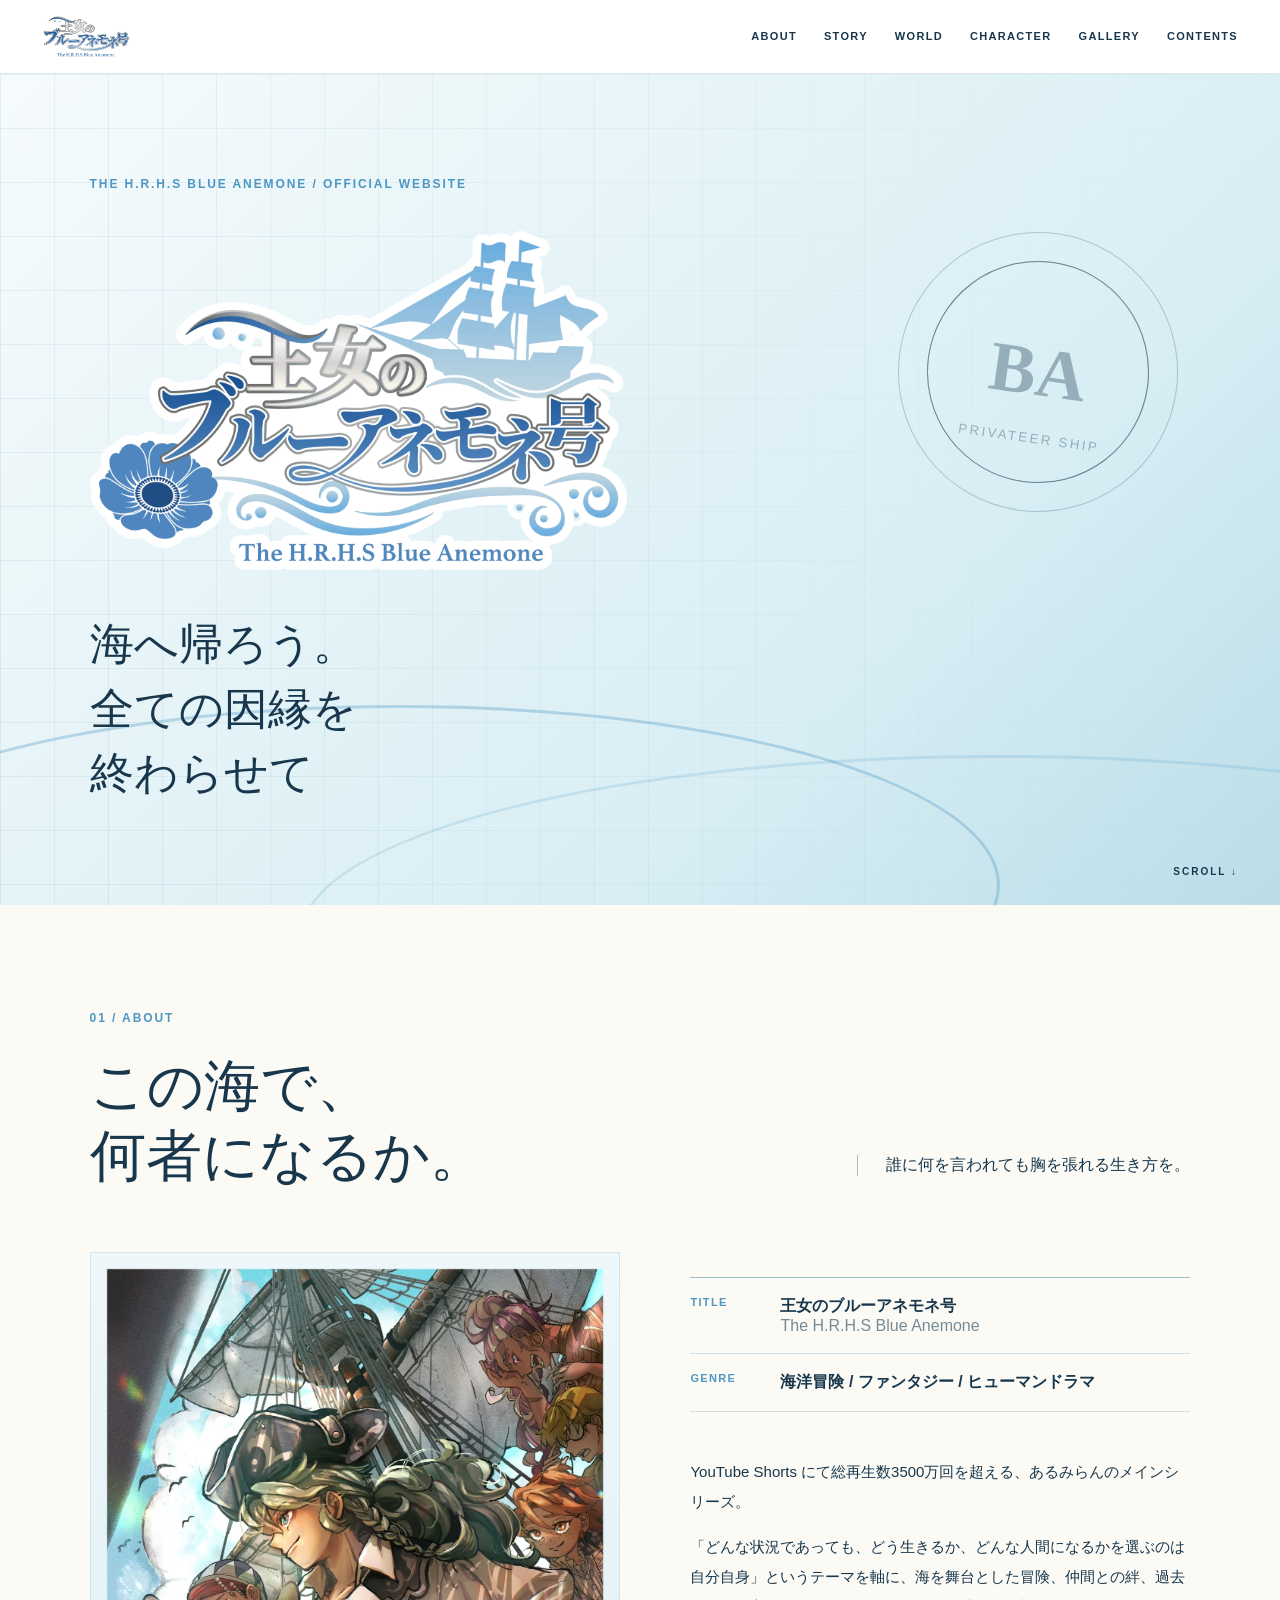
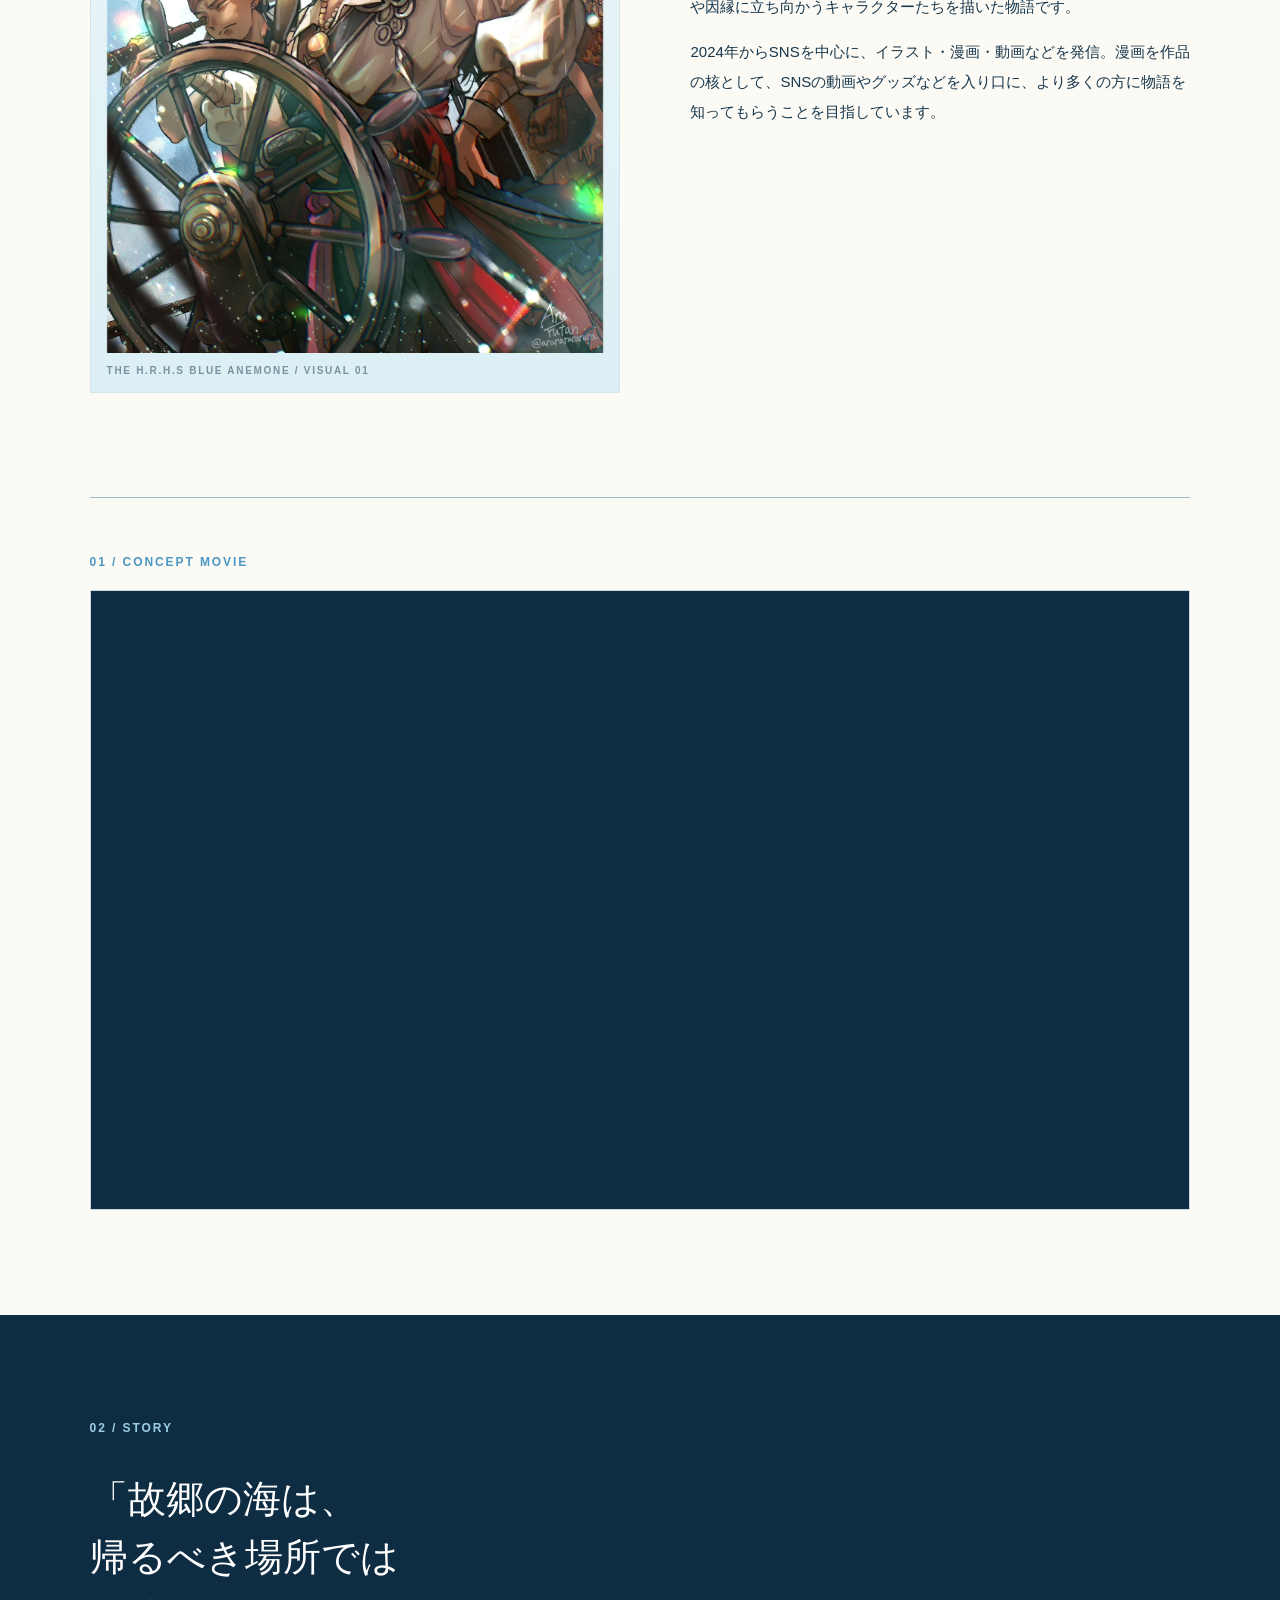
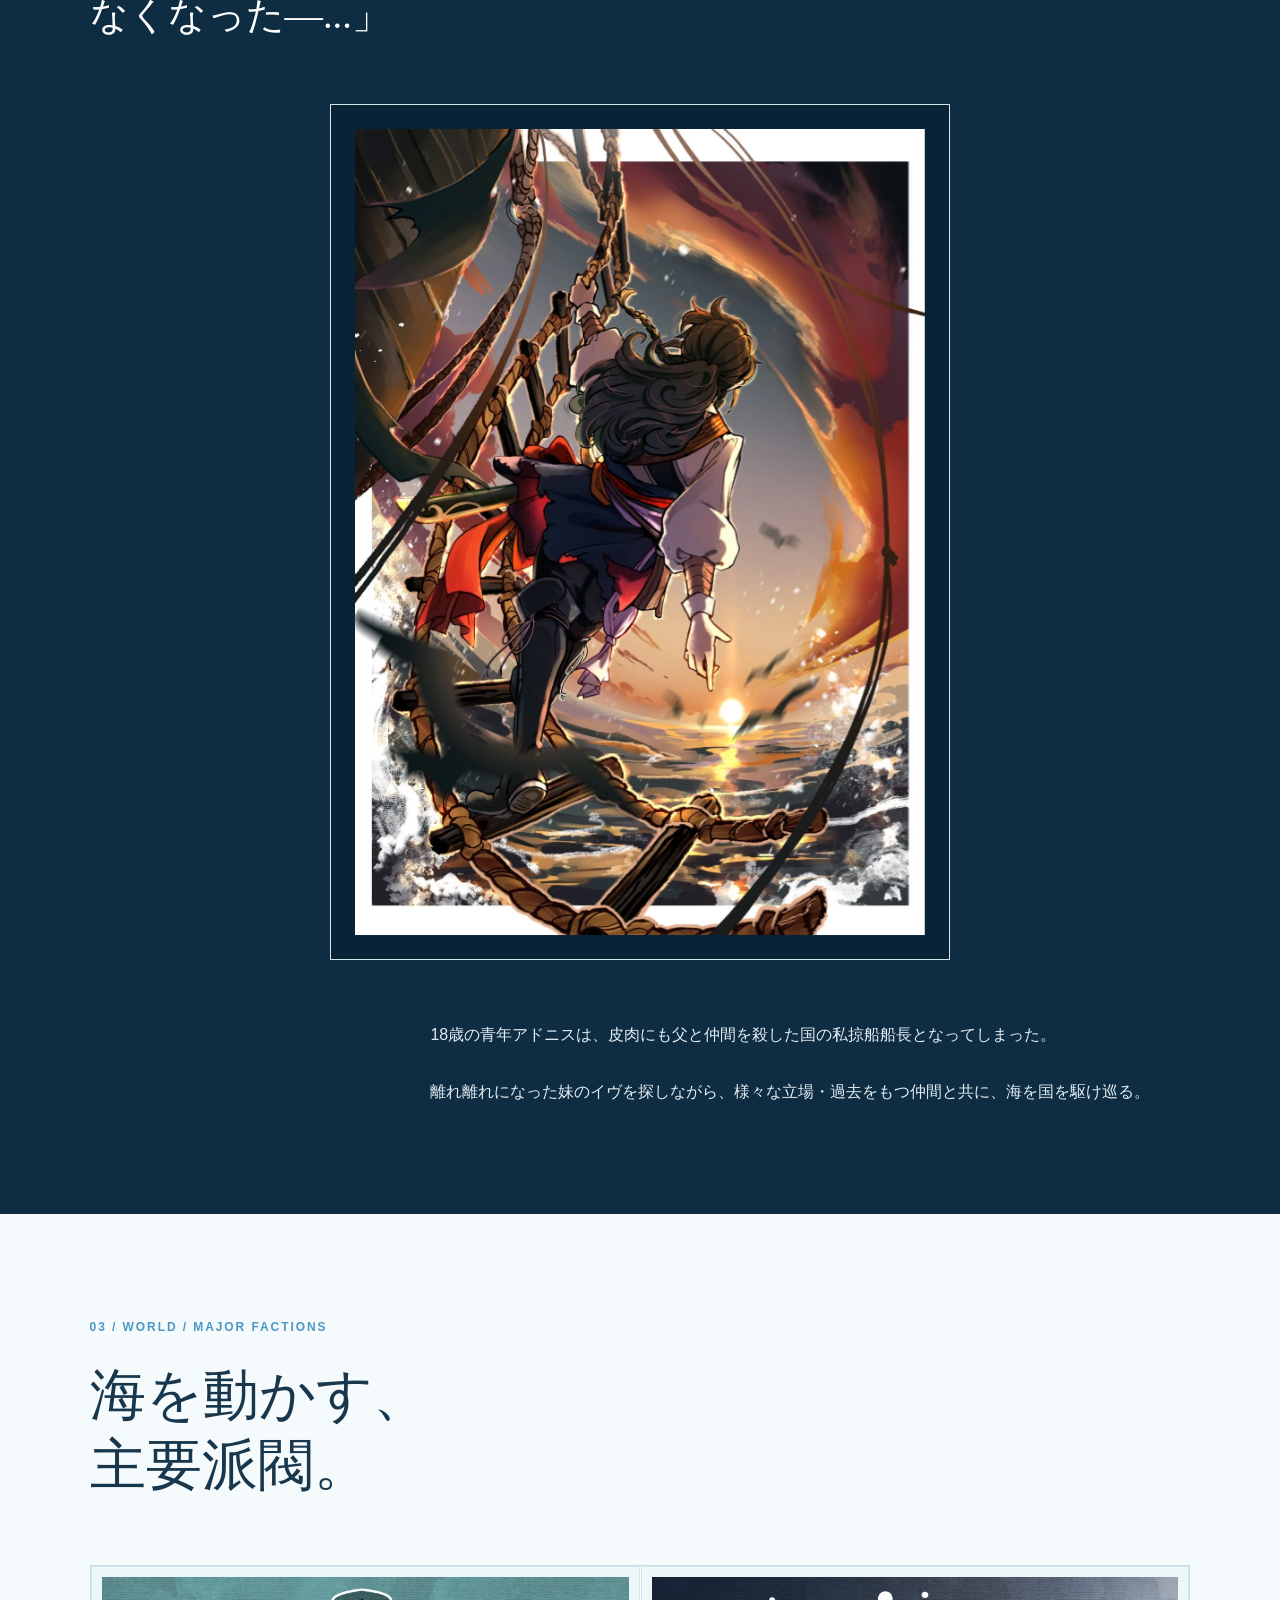
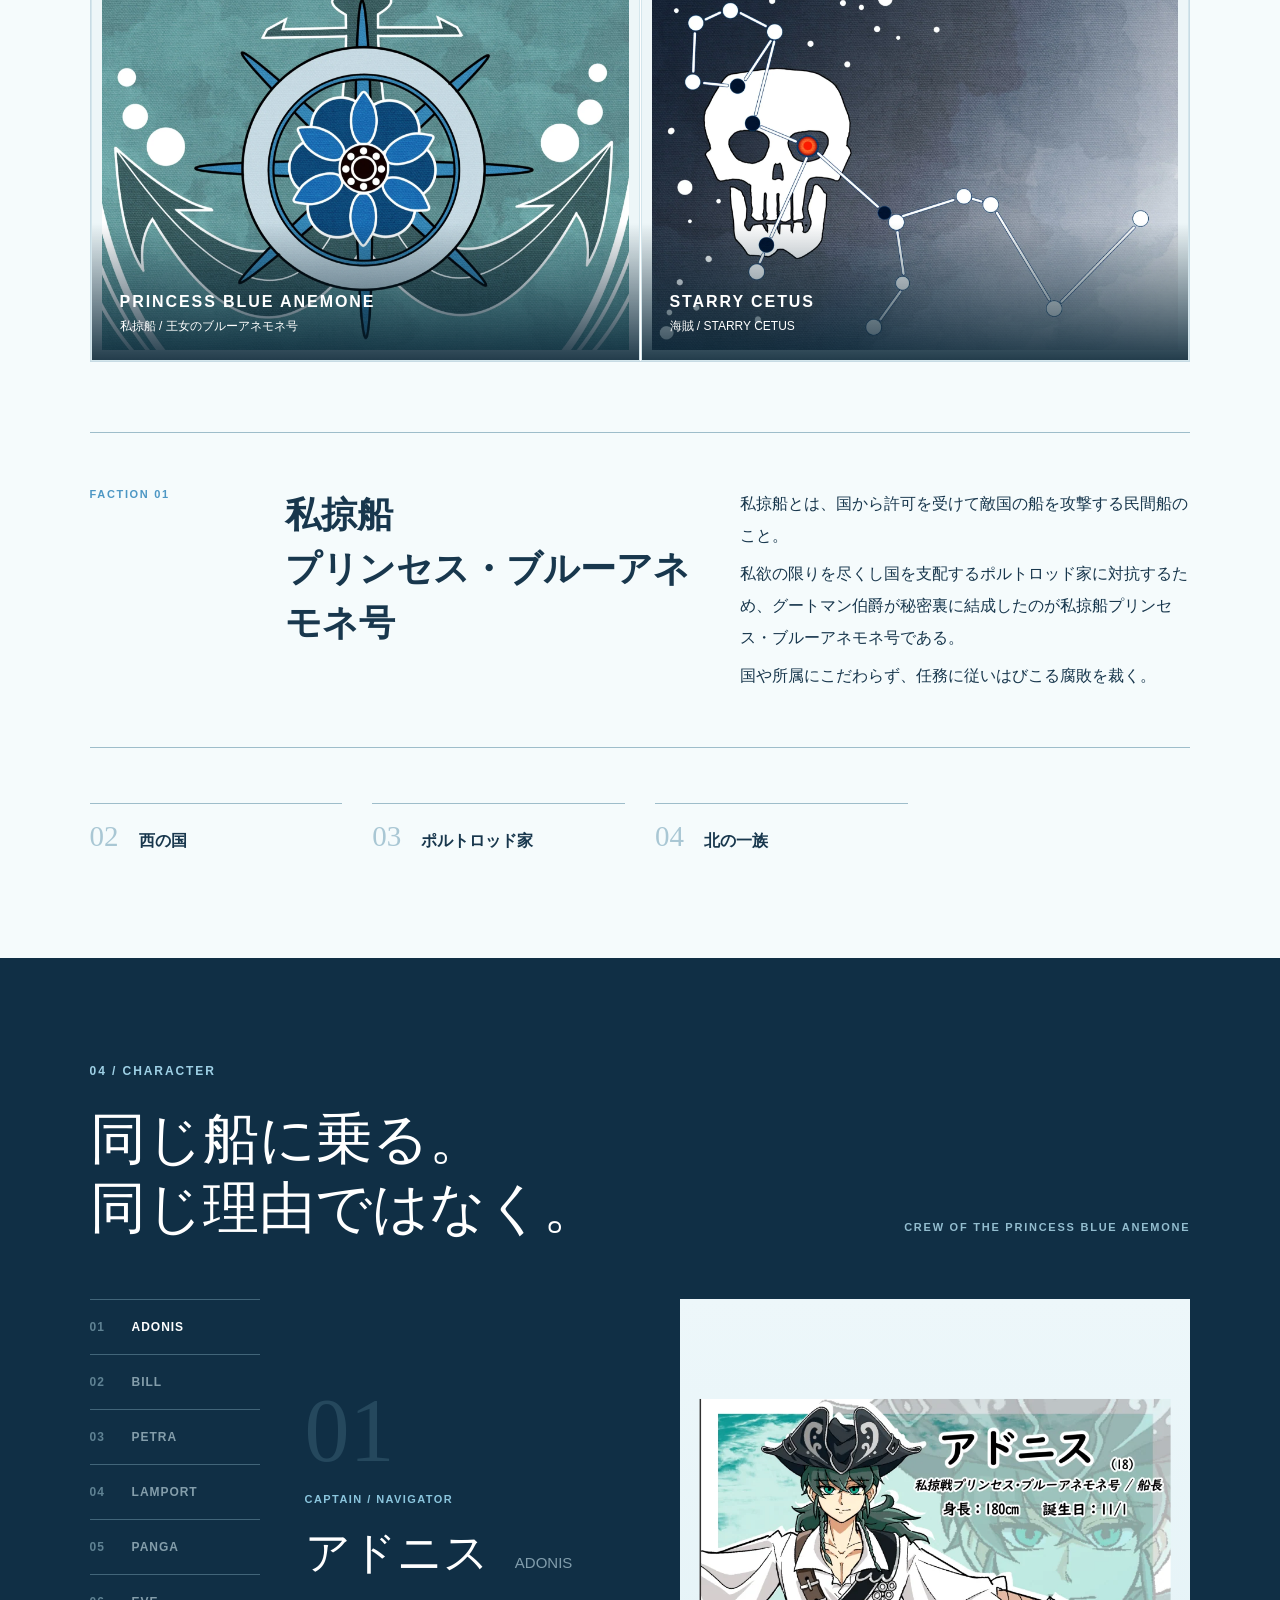
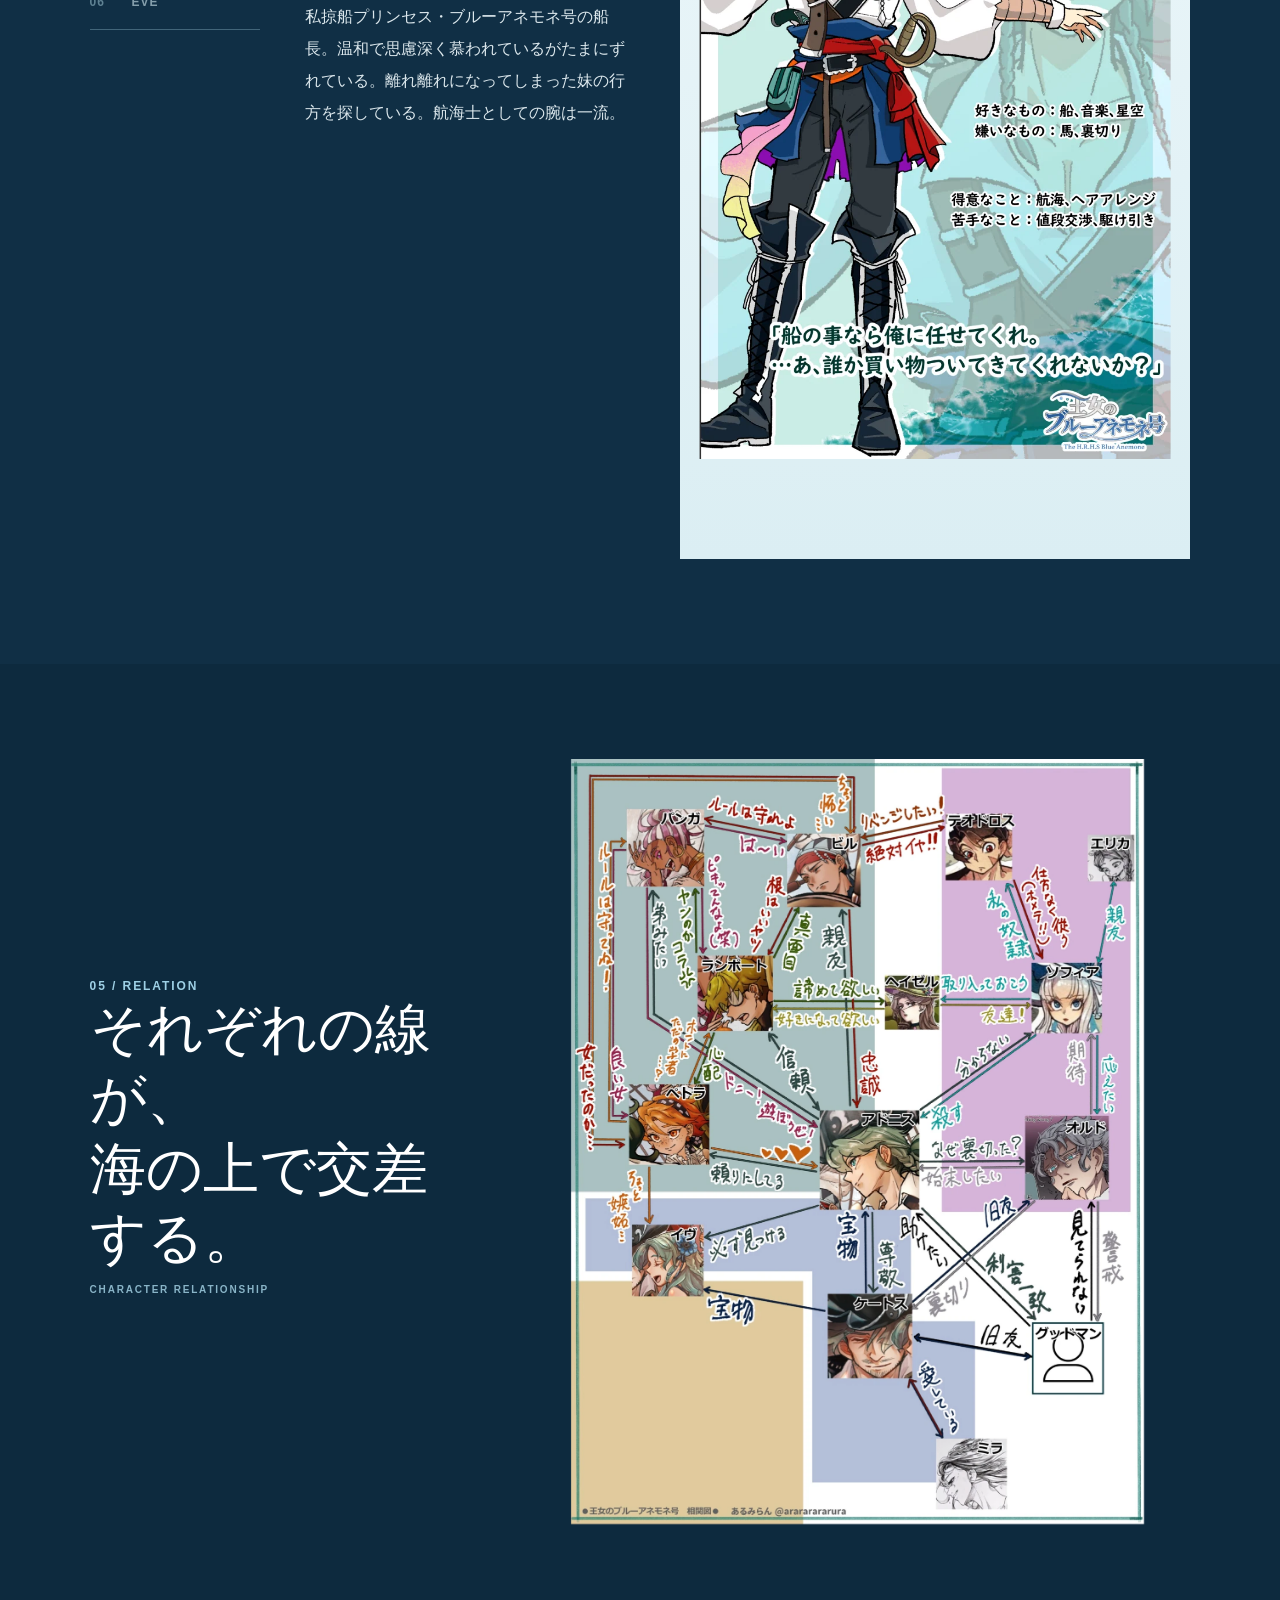
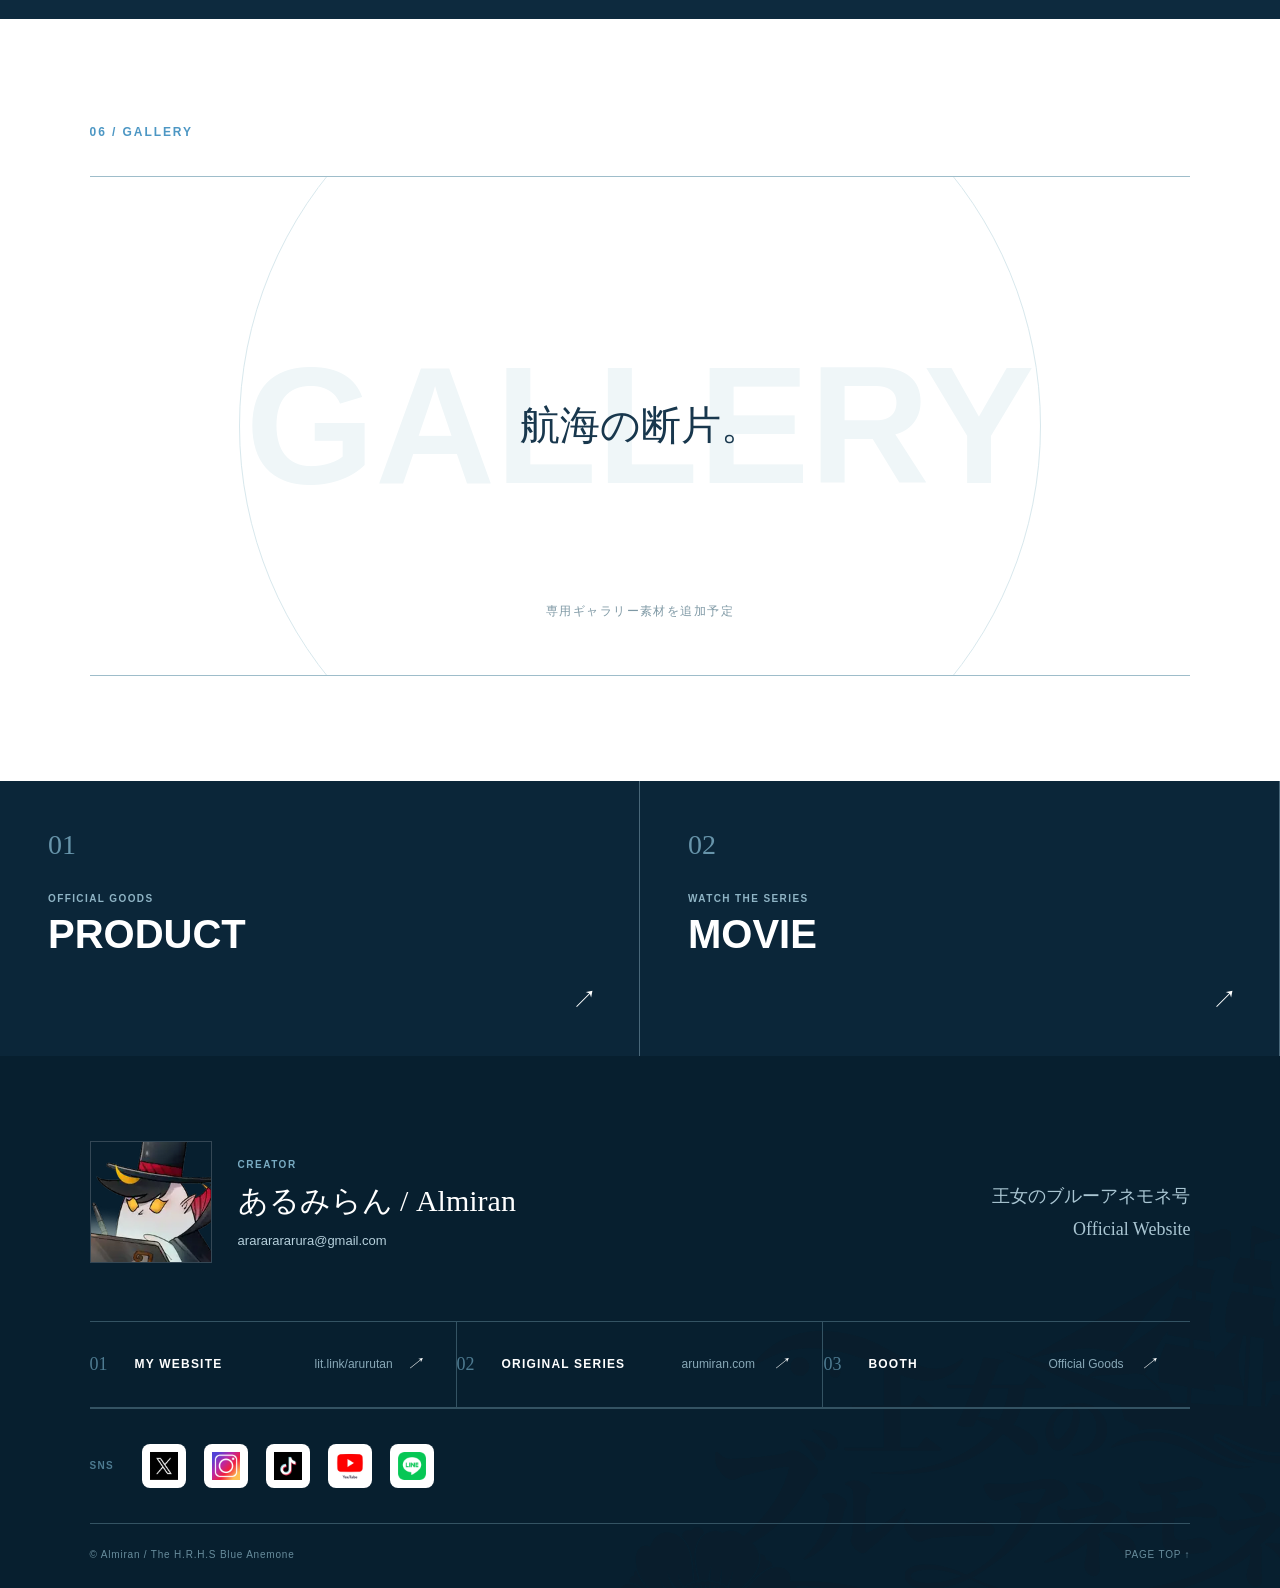
==== commit 2e6df731: "Move story visual into narrative flow" ====
--- a/index.html
+++ b/index.html
@@ -1,10 +1,10 @@
-<!doctype html><html lang="ja"><head><meta charset="utf-8"><meta name="viewport" content="width=device-width,initial-scale=1"><title>王女のブルーアネモネ号 Official Website</title><link rel="preload" as="image" href="assets/header-logo.webp" fetchpriority="high"><link rel="preload" as="image" href="assets/main-logo.webp" fetchpriority="high"><link rel="stylesheet" href="style.css"><link rel="stylesheet" href="responsive.css?v=15"><link rel="stylesheet" href="concept-movie.css?v=1"></head>
+<!doctype html><html lang="ja"><head><meta charset="utf-8"><meta name="viewport" content="width=device-width,initial-scale=1"><title>王女のブルーアネモネ号 Official Website</title><link rel="preload" as="image" href="assets/header-logo.webp" fetchpriority="high"><link rel="preload" as="image" href="assets/main-logo.webp" fetchpriority="high"><link rel="stylesheet" href="style.css"><link rel="stylesheet" href="responsive.css?v=15"><link rel="stylesheet" href="concept-movie.css?v=1"><link rel="stylesheet" href="story-layout.css?v=1"></head>
 <body>
 <header class="site-header"><a class="brand" href="#top"><img src="assets/header-logo.webp" alt="王女のブルーアネモネ号" width="2615" height="1290" fetchpriority="high" decoding="async"></a><nav><a href="#about">ABOUT</a><a href="#story">STORY</a><a href="#world">WORLD</a><a href="#character">CHARACTER</a><a href="#gallery">GALLERY</a><a href="#product">CONTENTS</a></nav></header>
 <main>
 <section id="top" class="hero"><div class="hero-grid"></div><div class="hero-wave wave-a"></div><div class="hero-wave wave-b"></div><div class="hero-copy"><p class="eyebrow">THE H.R.H.S BLUE ANEMONE / OFFICIAL WEBSITE</p><img class="hero-logo" src="assets/main-logo.webp" alt="王女のブルーアネモネ号" width="2990" height="1888" fetchpriority="high" decoding="async"><h1>海へ帰ろう。<br>全ての因縁を<br>終わらせて</h1></div><div class="hero-seal" aria-hidden="true"><span>BA</span><small>PRIVATEER SHIP</small></div><div class="scroll">SCROLL ↓</div></section>
 <section id="about" class="section about"><div class="section-index">01 / ABOUT</div><div class="about-head"><h2>この海で、<br>何者になるか。</h2><p>誰に何を言われても胸を張れる生き方を。</p></div><div class="about-layout"><figure><img src="assets/about.webp" alt="王女のブルーアネモネ号 イメージ" width="1308" height="1800" loading="lazy" decoding="async"><figcaption>THE H.R.H.S BLUE ANEMONE / VISUAL 01</figcaption></figure><div class="about-copy"><dl><dt>TITLE</dt><dd>王女のブルーアネモネ号<br><span>The H.R.H.S Blue Anemone</span></dd><dt>GENRE</dt><dd>海洋冒険 / ファンタジー / ヒューマンドラマ</dd></dl><p>YouTube Shorts にて総再生数3500万回を超える、あるみらんのメインシリーズ。</p><p>「どんな状況であっても、どう生きるか、どんな人間になるかを選ぶのは自分自身」というテーマを軸に、海を舞台とした冒険、仲間との絆、過去や因縁に立ち向かうキャラクターたちを描いた物語です。</p><p>2024年からSNSを中心に、イラスト・漫画・動画などを発信。漫画を作品の核として、SNSの動画やグッズなどを入り口に、より多くの方に物語を知ってもらうことを目指しています。</p></div></div><div class="concept-movie" aria-label="Concept Movie"><p class="section-index">01 / CONCEPT MOVIE</p><div class="concept-movie-player"><iframe src="https://www.youtube-nocookie.com/embed/Io4i43J26CM?rel=0" title="「王女のブルーアネモネ号」 Concept Movie" loading="lazy" referrerpolicy="strict-origin-when-cross-origin" allow="accelerometer; autoplay; clipboard-write; encrypted-media; gyroscope; picture-in-picture; web-share" allowfullscreen></iframe></div></div></section>
-<section id="story" class="section story"><div class="story-image"><img src="assets/story.webp" alt="王女のブルーアネモネ号 ストーリービジュアル" width="1273" height="1800" loading="lazy" decoding="async"></div><div class="story-copy"><div class="section-index light">02 / STORY</div><blockquote>「故郷の海は、<br>帰るべき場所では<br>なくなった―...」</blockquote><p>18歳の青年アドニスは、皮肉にも父と仲間を殺した国の私掠船船長となってしまった。</p><p>離れ離れになった妹のイヴを探しながら、様々な立場・過去をもつ仲間と共に、海を国を駆け巡る。</p></div></section>
+<section id="story" class="section story"><div class="story-copy"><div class="section-index light">02 / STORY</div><blockquote>「故郷の海は、<br>帰るべき場所では<br>なくなった―...」</blockquote><div class="story-image"><img src="assets/story.webp" alt="王女のブルーアネモネ号 ストーリービジュアル" width="1273" height="1800" loading="lazy" decoding="async"></div><div class="story-description"><p>18歳の青年アドニスは、皮肉にも父と仲間を殺した国の私掠船船長となってしまった。</p><p>離れ離れになった妹のイヴを探しながら、様々な立場・過去をもつ仲間と共に、海を国を駆け巡る。</p></div></div></section>
 <section id="world" class="section world"><div class="section-index">03 / WORLD / MAJOR FACTIONS</div><div class="world-title"><h2>海を動かす、<br>主要派閥。</h2></div><div class="flags"><figure><img src="assets/flag-blue.webp" alt="プリンセス・ブルーアネモネ号の旗" width="1800" height="1272" loading="lazy" decoding="async"><figcaption><b>PRINCESS BLUE ANEMONE</b><span>私掠船 / 王女のブルーアネモネ号</span></figcaption></figure><figure><img src="assets/flag-cetus.webp" alt="スターリィセタスの旗" width="1800" height="1272" loading="lazy" decoding="async"><figcaption><b>STARRY CETUS</b><span>海賊 / STARRY CETUS</span></figcaption></figure></div><article class="keyword-main"><div class="keyword-no">FACTION 01</div><h3>私掠船<br>プリンセス・ブルーアネモネ号</h3><div class="keyword-copy"><p>私掠船とは、国から許可を受けて敵国の船を攻撃する民間船のこと。</p><p>私欲の限りを尽くし国を支配するポルトロッド家に対抗するため、グートマン伯爵が秘密裏に結成したのが私掠船プリンセス・ブルーアネモネ号である。</p><p>国や所属にこだわらず、任務に従いはびこる腐敗を裁く。</p></div></article><div class="keyword-list"><div><span>02</span><b>西の国</b></div><div><span>03</span><b>ポルトロッド家</b></div><div><span>04</span><b>北の一族</b></div></div></section>
 <section id="character" class="section characters"><div class="section-index light">04 / CHARACTER</div><div class="character-heading"><h2>同じ船に乗る。<br>同じ理由ではなく。</h2><p>CREW OF THE PRINCESS BLUE ANEMONE</p></div><div class="character-stage"><div class="character-tabs" role="tablist"><button class="active" data-char="0"><span>01</span>ADONIS</button><button data-char="1"><span>02</span>BILL</button><button data-char="2"><span>03</span>PETRA</button><button data-char="3"><span>04</span>LAMPORT</button><button data-char="4"><span>05</span>PANGA</button><button data-char="5"><span>06</span>EVE</button></div><div class="character-text"><div class="char-no">01</div><p class="role">CAPTAIN / NAVIGATOR</p><h3>アドニス <small>ADONIS</small></h3><p class="desc">私掠船プリンセス・ブルーアネモネ号の船長。温和で思慮深く慕われているがたまにずれている。離れ離れになってしまった妹の行方を探している。航海士としての腕は一流。</p></div><div class="character-cards"><img class="active" src="assets/adonis.webp" alt="アドニス プロフィールカード" width="811" height="1137" loading="lazy" decoding="async"><img src="assets/bill.webp" alt="ビル プロフィールカード" width="811" height="1137" loading="lazy" decoding="async"><img src="assets/petra.webp" alt="ペトラ プロフィールカード" width="811" height="1137" loading="lazy" decoding="async"><img src="assets/lamport.webp" alt="ランポート プロフィールカード" width="811" height="1137" loading="lazy" decoding="async"><img src="assets/panga.webp" alt="パンガ プロフィールカード" width="811" height="1137" loading="lazy" decoding="async"><img src="assets/eve.webp" alt="イヴ プロフィールカード" width="811" height="1137" loading="lazy" decoding="async"></div></div></section>
 <section class="relation"><div class="relation-copy"><div class="section-index light">05 / RELATION</div><h2>それぞれの線が、<br>海の上で交差する。</h2><p>CHARACTER RELATIONSHIP</p></div><img src="assets/relation.webp" alt="王女のブルーアネモネ号 相関図" width="1349" height="1800" loading="lazy" decoding="async"></section>
--- a/story-layout.css
+++ b/story-layout.css
@@ -0,0 +1,62 @@
+.story{
+  display:block;
+  padding:105px 7vw;
+  background:var(--deep);
+  color:#fff;
+}
+
+.story-copy{
+  max-width:1120px;
+  margin:0 auto;
+  padding:0;
+}
+
+.story-image{
+  width:min(100%,620px);
+  margin:0 auto 58px;
+  display:grid;
+  place-items:center;
+  background:#092336;
+  padding:24px;
+}
+
+.story-image img{
+  width:100%;
+  height:auto;
+  min-height:0;
+  max-height:none;
+  margin:0;
+  object-fit:contain;
+  object-position:center center;
+}
+
+.story-description{
+  max-width:760px;
+  margin-left:auto;
+}
+
+.story-description p{
+  margin:0 0 22px;
+  color:#e2edf2;
+  line-height:2.15;
+}
+
+.story-description p:last-child{
+  margin-bottom:0;
+}
+
+@media(max-width:1200px){
+  .story{padding-left:5vw;padding-right:5vw}
+}
+
+@media(max-width:900px){
+  .story{padding:72px 6vw}
+  .story-copy{padding:0}
+  .story-image{margin-bottom:42px;padding:14px}
+  .story-description{margin-left:0}
+}
+
+@media(max-width:600px){
+  .story{padding:58px 20px}
+  .story-copy{padding:0}
+}
